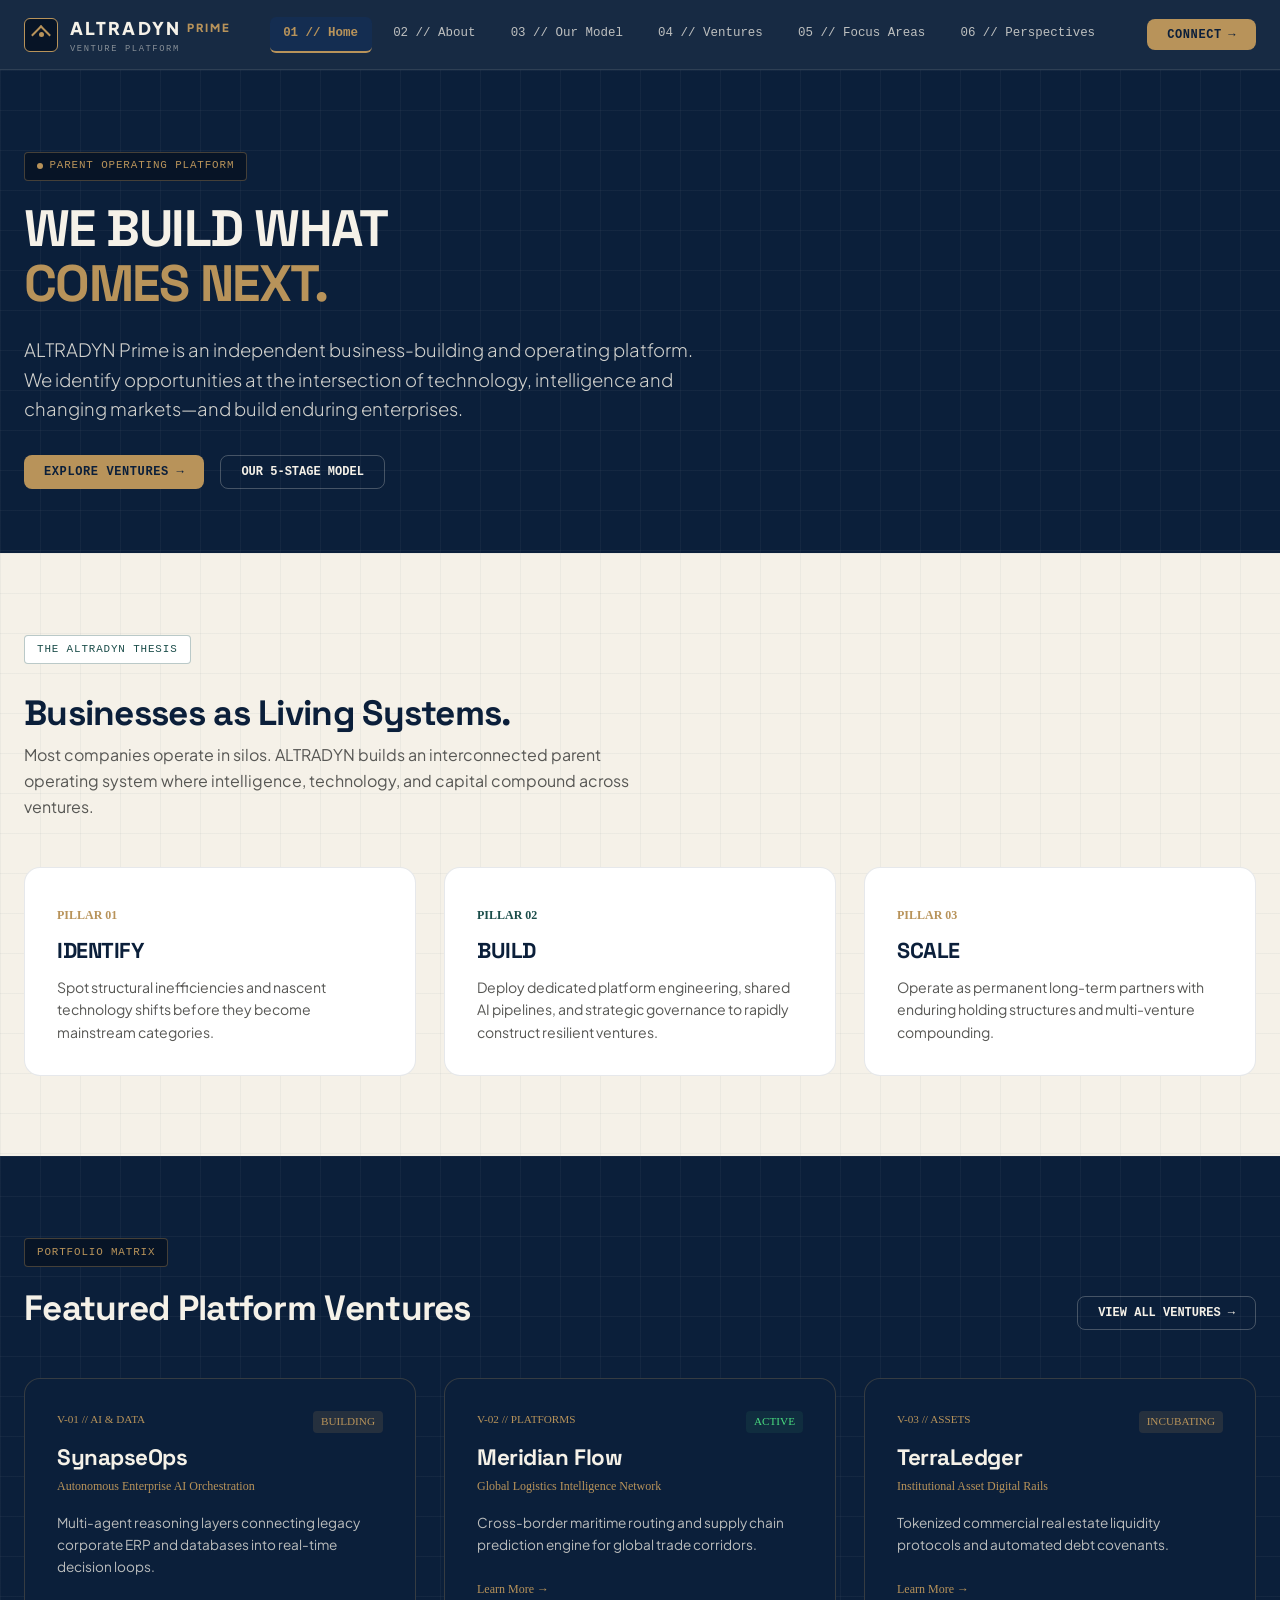
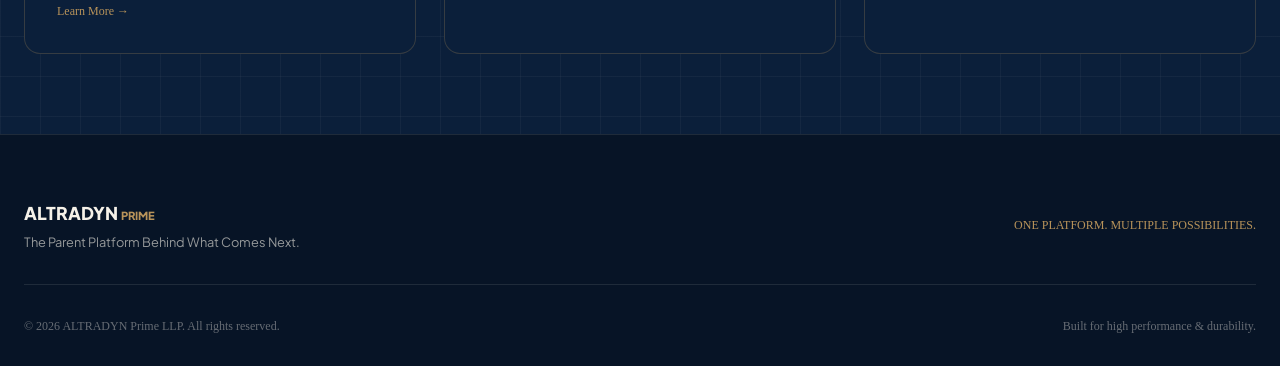
==== index.html @ c816a7b5 "new" ====
<!DOCTYPE html>
<html lang="en">
<head>
  <meta charset="UTF-8">
  <meta name="viewport" content="width=device-width, initial-scale=1.0">
  <title>ALTRADYN PRIME — Intelligent Systems & Venture Development Platform</title>
  <meta name="description" content="ALTRADYN Prime LLP is an independent business-building and operating platform. One platform. Multiple possibilities.">
  <link rel="preconnect" href="https://fonts.googleapis.com">
  <link rel="preconnect" href="https://fonts.gstatic.com" crossorigin>
  <link href="https://fonts.googleapis.com/css2?family=Plus+Jakarta+Sans:ital,wght@0,300;0,400;0,500;0,600;0,700;0,800;1,400&family=Space+Grotesk:wght@400;500;600;700&family=Newsreader:ital,opsz,wght@0,6..72,400;1,6..72,400&display=swap" rel="stylesheet">
  <link rel="stylesheet" href="style.css">
</head>
<body class="bg-ivory">

  <!-- ==================== HEADER ==================== -->
  <header>
    <div class="container nav-wrapper">
      <div class="brand-logo" onclick="switchPage('home')">
        <div class="logo-glyph">
          <div class="logo-glyph-diamond"></div>
          <div class="logo-glyph-dot"></div>
        </div>
        <div>
          <div class="brand-title">ALTRADYN <span style="color:var(--gold); font-size:0.7rem;">PRIME</span></div>
          <div class="brand-subtitle">Venture Platform</div>
        </div>
      </div>

      <nav>
        <ul>
          <li><a class="nav-link active" onclick="switchPage('home')">01 // Home</a></li>
          <li><a class="nav-link" onclick="switchPage('about')">02 // About</a></li>
          <li><a class="nav-link" onclick="switchPage('model')">03 // Our Model</a></li>
          <li><a class="nav-link" onclick="switchPage('ventures')">04 // Ventures</a></li>
          <li><a class="nav-link" onclick="switchPage('focus')">05 // Focus Areas</a></li>
          <li><a class="nav-link" onclick="switchPage('perspectives')">06 // Perspectives</a></li>
        </ul>
      </nav>

      <button class="btn-cta" onclick="switchPage('connect')">
        <span>CONNECT</span>
        <span>→</span>
      </button>
    </div>
  </header>

  <!-- ==================== 01. HOME PAGE ==================== -->
  <main id="page-home" class="page-view active">
    <!-- Hero -->
    <section class="hero-section bg-navy pattern-grid-dark">
      <div class="container">
        <div class="badge-tag">
          <span style="width:6px; height:6px; background:var(--gold); border-radius:50%; display:inline-block;"></span>
          PARENT OPERATING PLATFORM
        </div>
        <h1 class="hero-title">
          WE BUILD WHAT<br>
          <span style="color:var(--gold)">COMES NEXT.</span>
        </h1>
        <p class="hero-subtitle">
          ALTRADYN Prime is an independent business-building and operating platform. We identify opportunities at the intersection of technology, intelligence and changing markets—and build enduring enterprises.
        </p>
        <div style="display:flex; gap:1rem; flex-wrap:wrap;">
          <button class="btn-cta" onclick="switchPage('ventures')">EXPLORE VENTURES →</button>
          <button class="btn-secondary" onclick="switchPage('model')">OUR 5-STAGE MODEL</button>
        </div>
      </div>
    </section>

    <!-- Thesis 3 Pillars -->
    <section style="padding: 5rem 0;" class="pattern-grid-light">
      <div class="container">
        <div style="margin-bottom: 3rem;">
          <div class="badge-tag" style="background:#fff; color:var(--teal); border-color:rgba(27,77,74,0.3);">
            THE ALTRADYN THESIS
          </div>
          <h2 style="font-size:2.2rem; color:var(--navy); margin-top:0.5rem;">Businesses as Living Systems.</h2>
          <p style="color:var(--ink-muted); max-width:640px; margin-top:0.5rem;">
            Most companies operate in silos. ALTRADYN builds an interconnected parent operating system where intelligence, technology, and capital compound across ventures.
          </p>
        </div>

        <div class="grid-3">
          <div class="card-ivory">
            <span style="font-family:ui-monospace; font-size:0.75rem; color:var(--gold); font-weight:700;">PILLAR 01</span>
            <h3 style="font-size:1.35rem; color:var(--navy); margin:0.75rem 0;">IDENTIFY</h3>
            <p style="font-size:0.88rem; color:var(--ink-muted);">
              Spot structural inefficiencies and nascent technology shifts before they become mainstream categories.
            </p>
          </div>

          <div class="card-ivory">
            <span style="font-family:ui-monospace; font-size:0.75rem; color:var(--teal); font-weight:700;">PILLAR 02</span>
            <h3 style="font-size:1.35rem; color:var(--navy); margin:0.75rem 0;">BUILD</h3>
            <p style="font-size:0.88rem; color:var(--ink-muted);">
              Deploy dedicated platform engineering, shared AI pipelines, and strategic governance to rapidly construct resilient ventures.
            </p>
          </div>

          <div class="card-ivory">
            <span style="font-family:ui-monospace; font-size:0.75rem; color:var(--gold); font-weight:700;">PILLAR 03</span>
            <h3 style="font-size:1.35rem; color:var(--navy); margin:0.75rem 0;">SCALE</h3>
            <p style="font-size:0.88rem; color:var(--ink-muted);">
              Operate as permanent long-term partners with enduring holding structures and multi-venture compounding.
            </p>
          </div>
        </div>
      </div>
    </section>

    <!-- Venture Preview Section -->
    <section class="bg-navy pattern-grid-dark" style="padding: 5rem 0;">
      <div class="container">
        <div style="display:flex; justify-content:space-between; align-items:flex-end; margin-bottom:3rem; flex-wrap:wrap; gap:1rem;">
          <div>
            <div class="badge-tag">PORTFOLIO MATRIX</div>
            <h2 style="font-size:2.2rem; color:var(--ivory);">Featured Platform Ventures</h2>
          </div>
          <button class="btn-secondary" onclick="switchPage('ventures')">VIEW ALL VENTURES →</button>
        </div>

        <div class="grid-3">
          <div class="card-navy" style="cursor:pointer;" onclick="openVentureModal('synapse')">
            <div style="display:flex; justify-content:space-between; font-family:ui-monospace; font-size:0.7rem; color:var(--gold); margin-bottom:0.75rem;">
              <span>V-01 // AI & DATA</span>
              <span style="background:rgba(184,147,90,0.15); padding:2px 8px; border-radius:4px;">BUILDING</span>
            </div>
            <h3 style="font-size:1.4rem; color:var(--ivory);">SynapseOps</h3>
            <p style="font-family:ui-monospace; font-size:0.75rem; color:var(--gold); margin:0.35rem 0 1rem;">Autonomous Enterprise AI Orchestration</p>
            <p style="font-size:0.85rem; color:rgba(245,241,232,0.75); margin-bottom:1.5rem;">
              Multi-agent reasoning layers connecting legacy corporate ERP and databases into real-time decision loops.
            </p>
            <div style="font-family:ui-monospace; font-size:0.75rem; color:var(--gold);">Learn More →</div>
          </div>

          <div class="card-navy" style="cursor:pointer;" onclick="openVentureModal('meridian')">
            <div style="display:flex; justify-content:space-between; font-family:ui-monospace; font-size:0.7rem; color:var(--gold); margin-bottom:0.75rem;">
              <span>V-02 // PLATFORMS</span>
              <span style="background:rgba(27,77,74,0.3); padding:2px 8px; border-radius:4px; color:#4ade80;">ACTIVE</span>
            </div>
            <h3 style="font-size:1.4rem; color:var(--ivory);">Meridian Flow</h3>
            <p style="font-family:ui-monospace; font-size:0.75rem; color:var(--gold); margin:0.35rem 0 1rem;">Global Logistics Intelligence Network</p>
            <p style="font-size:0.85rem; color:rgba(245,241,232,0.75); margin-bottom:1.5rem;">
              Cross-border maritime routing and supply chain prediction engine for global trade corridors.
            </p>
            <div style="font-family:ui-monospace; font-size:0.75rem; color:var(--gold);">Learn More →</div>
          </div>

          <div class="card-navy" style="cursor:pointer;" onclick="openVentureModal('terra')">
            <div style="display:flex; justify-content:space-between; font-family:ui-monospace; font-size:0.7rem; color:var(--gold); margin-bottom:0.75rem;">
              <span>V-03 // ASSETS</span>
              <span style="background:rgba(184,147,90,0.15); padding:2px 8px; border-radius:4px;">INCUBATING</span>
            </div>
            <h3 style="font-size:1.4rem; color:var(--ivory);">TerraLedger</h3>
            <p style="font-family:ui-monospace; font-size:0.75rem; color:var(--gold); margin:0.35rem 0 1rem;">Institutional Asset Digital Rails</p>
            <p style="font-size:0.85rem; color:rgba(245,241,232,0.75); margin-bottom:1.5rem;">
              Tokenized commercial real estate liquidity protocols and automated debt covenants.
            </p>
            <div style="font-family:ui-monospace; font-size:0.75rem; color:var(--gold);">Learn More →</div>
          </div>
        </div>
      </div>
    </section>
  </main>

  <!-- ==================== 02. ABOUT PAGE ==================== -->
  <main id="page-about" class="page-view">
    <section class="hero-section bg-navy pattern-grid-dark">
      <div class="container">
        <div class="badge-tag">ABOUT ALTRADYN PRIME</div>
        <h1 class="hero-title">BUILT TO EVOLVE.</h1>
        <p class="hero-subtitle">
          We are not a traditional private equity firm, incubator, or software agency. We are a parent operating platform that constructs, owns, and scales technology-driven businesses.
        </p>
      </div>
    </section>

    <section style="padding: 5rem 0;" class="pattern-grid-light">
      <div class="container">
        <div class="grid-3">
          <div class="card-ivory">
            <h3 style="color:var(--navy); margin-bottom:0.75rem;">01 / Permanent Capital</h3>
            <p style="font-size:0.88rem; color:var(--ink-muted);">
              Unconstrained by artificial 7-year fund cycles. We build for generational durability and continuous cash-flow compounding.
            </p>
          </div>
          <div class="card-ivory">
            <h3 style="color:var(--navy); margin-bottom:0.75rem;">02 / Deep Shared Tech</h3>
            <p style="font-size:0.88rem; color:var(--ink-muted);">
              Every portfolio company draws from a centralized pool of engineering intelligence, AI inference rails, and legal infrastructure.
            </p>
          </div>
          <div class="card-ivory">
            <h3 style="color:var(--navy); margin-bottom:0.75rem;">03 / Operator-Led</h3>
            <p style="font-size:0.88rem; color:var(--ink-muted);">
              Founded and steered by veteran builders who have engineered systems from scratch, ensuring ruthless execution over pitch decks.
            </p>
          </div>
        </div>
      </div>
    </section>
  </main>

  <!-- ==================== 03. OUR MODEL ==================== -->
  <main id="page-model" class="page-view">
    <section class="hero-section bg-navy pattern-grid-dark">
      <div class="container">
        <div class="badge-tag">CONTINUOUS ENGINE</div>
        <h1 class="hero-title">THE 5-STAGE MODEL.</h1>
        <p class="hero-subtitle">
          How ALTRADYN moves systematically from macro observation to scaled enterprise operations.
        </p>
      </div>
    </section>

    <section style="padding: 5rem 0;" class="pattern-grid-light">
      <div class="container">
        <div class="grid-5">
          <div class="card-ivory">
            <span style="font-family:ui-monospace; font-size:0.7rem; color:var(--gold);">STAGE 01</span>
            <h4 style="color:var(--navy); margin:0.5rem 0;">Observe</h4>
            <p style="font-size:0.8rem; color:var(--ink-muted);">Market friction analysis & signals</p>
          </div>
          <div class="card-ivory">
            <span style="font-family:ui-monospace; font-size:0.7rem; color:var(--gold);">STAGE 02</span>
            <h4 style="color:var(--navy); margin:0.5rem 0;">Identify</h4>
            <p style="font-size:0.8rem; color:var(--ink-muted);">Thesis formulation & vector mapping</p>
          </div>
          <div class="card-ivory">
            <span style="font-family:ui-monospace; font-size:0.7rem; color:var(--gold);">STAGE 03</span>
            <h4 style="color:var(--navy); margin:0.5rem 0;">Validate</h4>
            <p style="font-size:0.8rem; color:var(--ink-muted);">Prototype testing & customer proof</p>
          </div>
          <div class="card-ivory">
            <span style="font-family:ui-monospace; font-size:0.7rem; color:var(--gold);">STAGE 04</span>
            <h4 style="color:var(--navy); margin:0.5rem 0;">Build</h4>
            <p style="font-size:0.8rem; color:var(--ink-muted);">Full-stack platform deployment</p>
          </div>
          <div class="card-ivory">
            <span style="font-family:ui-monospace; font-size:0.7rem; color:var(--gold);">STAGE 05</span>
            <h4 style="color:var(--navy); margin:0.5rem 0;">Scale</h4>
            <p style="font-size:0.8rem; color:var(--ink-muted);">Autonomous expansion & compounding</p>
          </div>
        </div>
      </div>
    </section>
  </main>

  <!-- ==================== 04. VENTURES ==================== -->
  <main id="page-ventures" class="page-view">
    <section class="hero-section bg-navy pattern-grid-dark">
      <div class="container">
        <div class="badge-tag">PORTFOLIO & SANDBOX</div>
        <h1 class="hero-title">THE ECOSYSTEM.</h1>
        <p class="hero-subtitle">
          Active companies and incubating platforms architected and operated by ALTRADYN Prime.
        </p>
      </div>
    </section>

    <section style="padding: 5rem 0;" class="pattern-grid-light">
      <div class="container">
        <div class="grid-3">
          <div class="card-ivory" onclick="openVentureModal('synapse')" style="cursor:pointer;">
            <span style="font-family:ui-monospace; font-size:0.75rem; color:var(--teal);">V-01 // AI & DATA</span>
            <h3 style="color:var(--navy); margin:0.5rem 0;">SynapseOps</h3>
            <p style="font-size:0.85rem; color:var(--ink-muted); margin-bottom:1rem;">Autonomous Enterprise AI Orchestration</p>
            <span style="font-family:ui-monospace; font-size:0.75rem; color:var(--gold); font-weight:700;">Explore Details →</span>
          </div>

          <div class="card-ivory" onclick="openVentureModal('meridian')" style="cursor:pointer;">
            <span style="font-family:ui-monospace; font-size:0.75rem; color:var(--teal);">V-02 // PLATFORMS</span>
            <h3 style="color:var(--navy); margin:0.5rem 0;">Meridian Flow</h3>
            <p style="font-size:0.85rem; color:var(--ink-muted); margin-bottom:1rem;">Global Logistics Intelligence Network</p>
            <span style="font-family:ui-monospace; font-size:0.75rem; color:var(--gold); font-weight:700;">Explore Details →</span>
          </div>

          <div class="card-ivory" onclick="openVentureModal('terra')" style="cursor:pointer;">
            <span style="font-family:ui-monospace; font-size:0.75rem; color:var(--teal);">V-03 // ASSETS</span>
            <h3 style="color:var(--navy); margin:0.5rem 0;">TerraLedger</h3>
            <p style="font-size:0.85rem; color:var(--ink-muted); margin-bottom:1rem;">Institutional Asset Digital Rails</p>
            <span style="font-family:ui-monospace; font-size:0.75rem; color:var(--gold); font-weight:700;">Explore Details →</span>
          </div>
        </div>
      </div>
    </section>
  </main>

  <!-- ==================== 05. FOCUS AREAS ==================== -->
  <main id="page-focus" class="page-view">
    <section class="hero-section bg-navy pattern-grid-dark">
      <div class="container">
        <div class="badge-tag">DOMAINS & THESIS</div>
        <h1 class="hero-title">WHERE WE BUILD.</h1>
        <p class="hero-subtitle">
          We focus on sectors undergoing fundamental technological reorganization.
        </p>
      </div>
    </section>

    <section style="padding: 5rem 0;" class="pattern-grid-light">
      <div class="container">
        <div class="grid-2">
          <div class="card-ivory">
            <h3 style="color:var(--navy); margin-bottom:0.5rem;">AI & Autonomous Systems</h3>
            <p style="font-size:0.9rem; color:var(--ink-muted);">
              Moving beyond chatbot toys into deterministic, multi-agent automated systems for high-value enterprise workflows.
            </p>
          </div>
          <div class="card-ivory">
            <h3 style="color:var(--navy); margin-bottom:0.5rem;">Physical Asset Intelligence</h3>
            <p style="font-size:0.9rem; color:var(--ink-muted);">
              Bridging real estate, energy, and logistics assets with computational intelligence and automated financial rails.
            </p>
          </div>
        </div>
      </div>
    </section>
  </main>

  <!-- ==================== 06. PERSPECTIVES ==================== -->
  <main id="page-perspectives" class="page-view">
    <section class="hero-section bg-navy pattern-grid-dark">
      <div class="container">
        <div class="badge-tag">ESSAYS & BRIEFINGS</div>
        <h1 class="hero-title">PERSPECTIVES.</h1>
        <p class="hero-subtitle">
          Long-form thinking on systems design, AI economics, and the mechanics of building durable value.
        </p>
      </div>
    </section>

    <section style="padding: 5rem 0;" class="pattern-grid-light">
      <div class="container">
        <div class="grid-2">
          <div class="card-ivory" onclick="openArticleModal('post-saas')" style="cursor:pointer;">
            <span style="font-family:ui-monospace; font-size:0.75rem; color:var(--gold);">ESSAY // BUSINESS MODELS</span>
            <h3 style="color:var(--navy); margin:0.75rem 0;">The Post-SaaS Architecture: Why Seat-Based Software is Dying</h3>
            <p style="font-size:0.88rem; color:var(--ink-muted);">
              How AI agents replace per-seat billing with outcome-based value realization.
            </p>
            <div style="font-family:ui-monospace; font-size:0.75rem; color:var(--teal); margin-top:1rem;">Read Briefing →</div>
          </div>

          <div class="card-ivory" onclick="openArticleModal('foundation-models')" style="cursor:pointer;">
            <span style="font-family:ui-monospace; font-size:0.75rem; color:var(--gold);">ESSAY // TECHNOLOGY</span>
            <h3 style="color:var(--navy); margin:0.75rem 0;">Beyond Foundation Models: The Enduring Value of Domain Context</h3>
            <p style="font-size:0.88rem; color:var(--ink-muted);">
              Commoditization of LLM weights and why proprietary context graphs hold the true enterprise moat.
            </p>
            <div style="font-family:ui-monospace; font-size:0.75rem; color:var(--teal); margin-top:1rem;">Read Briefing →</div>
          </div>
        </div>
      </div>
    </section>
  </main>

  <!-- ==================== 07. CONNECT ==================== -->
  <main id="page-connect" class="page-view">
    <section class="hero-section bg-navy pattern-grid-dark">
      <div class="container">
        <div class="badge-tag">ENGAGEMENT DESK</div>
        <h1 class="hero-title">LET'S TALK.</h1>
        <p class="hero-subtitle">
          Whether you are a founder looking to co-build, a corporate partner, or an asset owner, connect with ALTRADYN Prime.
        </p>
      </div>
    </section>

    <section style="padding: 5rem 0;" class="pattern-grid-light">
      <div class="container" style="max-width:720px;">
        <div class="card-ivory">
          <form onsubmit="handleFormSubmit(event)">
            <div style="margin-bottom:1.25rem;">
              <label style="display:block; font-family:ui-monospace; font-size:0.75rem; margin-bottom:0.4rem; color:var(--navy);">YOUR FULL NAME</label>
              <input type="text" required placeholder="e.g. Diptanshu Sharma" style="width:100%; padding:0.75rem; border-radius:8px; border:1px solid rgba(11,31,58,0.2); font-size:0.9rem;">
            </div>

            <div style="margin-bottom:1.25rem;">
              <label style="display:block; font-family:ui-monospace; font-size:0.75rem; margin-bottom:0.4rem; color:var(--navy);">CORPORATE EMAIL</label>
              <input type="email" required placeholder="name@company.com" style="width:100%; padding:0.75rem; border-radius:8px; border:1px solid rgba(11,31,58,0.2); font-size:0.9rem;">
            </div>

            <div style="margin-bottom:1.25rem;">
              <label style="display:block; font-family:ui-monospace; font-size:0.75rem; margin-bottom:0.4rem; color:var(--navy);">ENGAGEMENT AREA</label>
              <select style="width:100%; padding:0.75rem; border-radius:8px; border:1px solid rgba(11,31,58,0.2); font-size:0.9rem; background:#fff;">
                <option>Build with ALTRADYN (Founders & EIR)</option>
                <option>Strategic & Technology Partnership</option>
                <option>Business & Asset Opportunity</option>
                <option>Careers & Talent</option>
              </select>
            </div>

            <div style="margin-bottom:1.5rem;">
              <label style="display:block; font-family:ui-monospace; font-size:0.75rem; margin-bottom:0.4rem; color:var(--navy);">CONTEXT / MESSAGE</label>
              <textarea rows="4" required placeholder="Briefly describe your venture concept or inquiry..." style="width:100%; padding:0.75rem; border-radius:8px; border:1px solid rgba(11,31,58,0.2); font-size:0.9rem;"></textarea>
            </div>

            <button type="submit" class="btn-cta" style="width:100%; justify-content:center; padding:0.85rem;">
              SUBMIT STRATEGIC INQUIRY →
            </button>
          </form>
          <div id="form-success" style="display:none; margin-top:1.5rem; padding:1rem; background:rgba(27,77,74,0.15); border:1px solid var(--teal); border-radius:8px; color:var(--teal); font-family:ui-monospace; font-size:0.85rem; text-align:center;">
            ✓ Inquiry logged. Our venture committee reviews proposals within 48 business hours.
          </div>
        </div>
      </div>
    </section>
  </main>

  <!-- ==================== MODALS ==================== -->
  <div id="app-modal" class="modal-overlay" onclick="closeModal(event)">
    <div class="modal-box" onclick="event.stopPropagation()">
      <button class="modal-close" onclick="closeModal()">×</button>
      <div id="modal-content"></div>
    </div>
  </div>

  <!-- ==================== FOOTER ==================== -->
  <footer class="bg-navy-dark" style="padding: 4rem 0 2rem; border-top: 1px solid rgba(245,241,232,0.1);">
    <div class="container">
      <div style="display:flex; justify-content:space-between; align-items:center; flex-wrap:wrap; gap:1.5rem; padding-bottom:2rem; border-bottom:1px solid rgba(245,241,232,0.1);">
        <div>
          <div style="font-weight:800; font-size:1.1rem; color:var(--ivory);">ALTRADYN <span style="color:var(--gold); font-size:0.7rem;">PRIME</span></div>
          <p style="font-size:0.8rem; color:rgba(245,241,232,0.6); margin-top:0.3rem;">The Parent Platform Behind What Comes Next.</p>
        </div>
        <div style="font-family:ui-monospace; font-size:0.75rem; color:var(--gold);">
          ONE PLATFORM. MULTIPLE POSSIBILITIES.
        </div>
      </div>
      <div style="margin-top:2rem; font-family:ui-monospace; font-size:0.75rem; color:rgba(245,241,232,0.4); display:flex; justify-content:space-between; flex-wrap:wrap; gap:1rem;">
        <div>© 2026 ALTRADYN Prime LLP. All rights reserved.</div>
        <div>Built for high performance & durability.</div>
      </div>
    </div>
  </footer>

  <!-- ==================== JAVASCRIPT LOGIC ==================== -->
  <script>
    function switchPage(pageId) {
      document.querySelectorAll('.page-view').forEach(p => p.classList.remove('active'));
      const target = document.getElementById('page-' + pageId);
      if (target) {
        target.classList.add('active');
        window.scrollTo({ top: 0, behavior: 'smooth' });
      }

      document.querySelectorAll('.nav-link').forEach(link => {
        link.classList.remove('active');
        if (link.getAttribute('onclick') && link.getAttribute('onclick').includes(pageId)) {
          link.classList.add('active');
        }
      });
    }

    const ventureData = {
      synapse: {
        title: "SynapseOps",
        code: "V-01 // AI & DATA",
        tagline: "Autonomous Enterprise AI Orchestration",
        desc: "SynapseOps bridges core enterprise legacy databases and live operational feeds with autonomous reasoning agents, creating zero-latency decision pipelines for critical operations."
      },
      meridian: {
        title: "Meridian Flow",
        code: "V-02 // PLATFORMS",
        tagline: "Global Logistics Intelligence Network",
        desc: "A distributed computational logistics graph optimizing multi-modal freight transport, predicting bottlenecks 14 days in advance and re-routing high-value cargo dynamically."
      },
      terra: {
        title: "TerraLedger",
        code: "V-03 // ASSETS",
        tagline: "Institutional Asset Digital Rails",
        desc: "Programmable institutional debt and equity tokenization rails for physical infrastructure, renewable energy grids, and prime commercial real estate portfolios."
      }
    };

    function openVentureModal(id) {
      const data = ventureData[id];
      if (!data) return;
      const content = document.getElementById('modal-content');
      content.innerHTML = `
        <span style="font-family:ui-monospace; font-size:0.75rem; color:var(--teal); font-weight:700;">${data.code}</span>
        <h2 style="font-size:2rem; color:var(--navy); margin:0.5rem 0;">${data.title}</h2>
        <p style="font-family:ui-monospace; font-size:0.85rem; color:var(--gold); margin-bottom:1.5rem;">"${data.tagline}"</p>
        <p style="font-size:1rem; color:var(--ink); line-height:1.7; margin-bottom:2rem;">${data.desc}</p>
        <button class="btn-cta" onclick="closeModal(); switchPage('connect');">Engage with this Venture →</button>
      `;
      document.getElementById('app-modal').classList.add('open');
    }

    function openArticleModal(id) {
      const content = document.getElementById('modal-content');
      content.innerHTML = `
        <span style="font-family:ui-monospace; font-size:0.75rem; color:var(--gold); font-weight:700;">STRATEGIC ESSAY</span>
        <h2 style="font-size:2rem; color:var(--navy); margin:0.5rem 0;">The Post-SaaS Architecture</h2>
        <p style="font-family:'Newsreader', serif; font-size:1.15rem; color:var(--ink); line-height:1.8; margin-top:1.5rem;">
          The enterprise software model of the past two decades—charging $40/user/month for database wrappers—is fundamentally breaking. As AI agents begin doing the work rather than humans clicking buttons, revenue will shift from per-seat subscriptions to verifiable outcome capture.
        </p>
      `;
      document.getElementById('app-modal').classList.add('open');
    }

    function closeModal() {
      document.getElementById('app-modal').classList.remove('open');
    }

    function handleFormSubmit(e) {
      e.preventDefault();
      document.getElementById('form-success').style.display = 'block';
      e.target.reset();
    }
  </script>
</body>
</html>
---- style.css ----
/* ALTRADYN PRIME — Brand Design System & Stylesheet */
:root {
  --navy: #0B1F3A;
  --navy-dark: #071426;
  --navy-light: #132E54;
  --gold: #B8935A;
  --gold-hover: #CBA76D;
  --gold-dim: rgba(184, 147, 90, 0.15);
  --ivory: #F5F1E8;
  --ivory-warm: #EBE5D8;
  --teal: #1B4D4A;
  --teal-light: #266B67;
  --teal-dim: rgba(27, 77, 74, 0.15);
  --ink: #2A2A28;
  --ink-muted: #575754;
  --border-light: rgba(11, 31, 58, 0.12);
  --border-dark: rgba(245, 241, 232, 0.12);
}

* {
  box-sizing: border-box;
  margin: 0;
  padding: 0;
}

html {
  scroll-behavior: smooth;
}

body {
  font-family: 'Plus Jakarta Sans', system-ui, -apple-system, BlinkMacSystemFont, 'Segoe UI', Roboto, sans-serif;
  color: var(--ink);
  background-color: var(--ivory);
  line-height: 1.6;
  overflow-x: hidden;
}

h1, h2, h3, h4, h5, h6, .font-heading {
  font-family: 'Space Grotesk', 'Plus Jakarta Sans', sans-serif;
  letter-spacing: -0.02em;
  line-height: 1.2;
}

.font-editorial {
  font-family: 'Newsreader', Georgia, serif;
}

.font-mono {
  font-family: ui-monospace, SFMono-Regular, Menlo, Monaco, Consolas, monospace;
}

/* Container */
.container {
  max-width: 1280px;
  margin-left: auto;
  margin-right: auto;
  padding-left: 1.5rem;
  padding-right: 1.5rem;
}

/* Patterns & Utilities */
.pattern-grid-dark {
  background-size: 40px 40px;
  background-image: 
    linear-gradient(to right, rgba(245, 241, 232, 0.04) 1px, transparent 1px),
    linear-gradient(to bottom, rgba(245, 241, 232, 0.04) 1px, transparent 1px);
}

.pattern-grid-light {
  background-size: 40px 40px;
  background-image: 
    linear-gradient(to right, rgba(11, 31, 58, 0.04) 1px, transparent 1px),
    linear-gradient(to bottom, rgba(11, 31, 58, 0.04) 1px, transparent 1px);
}

.bg-navy { background-color: var(--navy); color: var(--ivory); }
.bg-navy-dark { background-color: var(--navy-dark); color: var(--ivory); }
.bg-ivory { background-color: var(--ivory); color: var(--ink); }
.bg-ivory-warm { background-color: var(--ivory-warm); }
.bg-teal { background-color: var(--teal); color: var(--ivory); }

.text-gold { color: var(--gold); }
.text-navy { color: var(--navy); }
.text-teal { color: var(--teal); }
.text-ivory { color: var(--ivory); }
.text-muted { color: var(--ink-muted); }

.border-gold { border-color: var(--gold); }
.border-light { border-color: var(--border-light); }
.border-dark { border-color: var(--border-dark); }

/* Navigation Header */
header {
  position: fixed;
  top: 0;
  left: 0;
  right: 0;
  z-index: 100;
  background-color: rgba(11, 31, 58, 0.95);
  backdrop-filter: blur(12px);
  -webkit-backdrop-filter: blur(12px);
  border-bottom: 1px solid rgba(245, 241, 232, 0.1);
  padding: 0.85rem 0;
  transition: all 0.3s ease;
}

.nav-wrapper {
  display: flex;
  align-items: center;
  justify-content: space-between;
}

.brand-logo {
  display: flex;
  align-items: center;
  gap: 0.75rem;
  text-decoration: none;
  cursor: pointer;
}

.logo-glyph {
  width: 34px;
  height: 34px;
  border-radius: 6px;
  background-color: var(--navy-dark);
  border: 1px solid var(--gold);
  display: flex;
  align-items: center;
  justify-content: center;
  position: relative;
}

.logo-glyph-diamond {
  width: 14px;
  height: 14px;
  border-top: 2px solid var(--gold);
  border-left: 2px solid var(--gold);
  transform: rotate(45deg);
}

.logo-glyph-dot {
  position: absolute;
  width: 5px;
  height: 5px;
  border-radius: 50%;
  background-color: var(--gold);
}

.brand-title {
  font-size: 1.1rem;
  font-weight: 800;
  letter-spacing: 0.12em;
  color: var(--ivory);
  display: flex;
  align-items: center;
  gap: 0.35rem;
}

.brand-subtitle {
  font-size: 0.55rem;
  font-family: ui-monospace, monospace;
  letter-spacing: 0.18em;
  color: rgba(245, 241, 232, 0.5);
  text-transform: uppercase;
}

nav ul {
  display: flex;
  list-style: none;
  gap: 0.5rem;
}

.nav-link {
  color: rgba(245, 241, 232, 0.75);
  font-family: ui-monospace, monospace;
  font-size: 0.78rem;
  padding: 0.45rem 0.85rem;
  border-radius: 6px;
  text-decoration: none;
  cursor: pointer;
  transition: all 0.2s ease;
  display: flex;
  align-items: center;
  gap: 0.35rem;
}

.nav-link:hover, .nav-link.active {
  color: var(--gold);
  background-color: rgba(19, 46, 84, 0.8);
}

.nav-link.active {
  font-weight: 600;
  border-bottom: 2px solid var(--gold);
}

.btn-cta {
  background-color: var(--gold);
  color: var(--navy);
  font-family: ui-monospace, monospace;
  font-size: 0.75rem;
  font-weight: 700;
  letter-spacing: 0.05em;
  padding: 0.55rem 1.25rem;
  border-radius: 8px;
  border: none;
  cursor: pointer;
  text-decoration: none;
  display: inline-flex;
  align-items: center;
  gap: 0.4rem;
  transition: all 0.2s ease;
}

.btn-cta:hover {
  background-color: var(--gold-hover);
  transform: translateY(-1px);
}

.btn-secondary {
  background-color: transparent;
  color: var(--ivory);
  border: 1px solid rgba(245, 241, 232, 0.25);
  font-family: ui-monospace, monospace;
  font-size: 0.75rem;
  font-weight: 600;
  padding: 0.55rem 1.25rem;
  border-radius: 8px;
  cursor: pointer;
  display: inline-flex;
  align-items: center;
  gap: 0.4rem;
  transition: all 0.2s ease;
}

.btn-secondary:hover {
  border-color: var(--gold);
  color: var(--gold);
}

/* Page Section Container */
.page-view {
  display: none;
  min-height: 100vh;
  padding-top: 70px;
}

.page-view.active {
  display: block;
}

/* Hero Section */
.hero-section {
  padding: 5rem 0 4rem;
  position: relative;
  overflow: hidden;
}

.badge-tag {
  display: inline-flex;
  align-items: center;
  gap: 0.4rem;
  padding: 0.3rem 0.75rem;
  border-radius: 4px;
  background-color: var(--navy-dark);
  border: 1px solid rgba(184, 147, 90, 0.35);
  color: var(--gold);
  font-size: 0.68rem;
  font-family: ui-monospace, monospace;
  letter-spacing: 0.08em;
  text-transform: uppercase;
  margin-bottom: 1.25rem;
}

.hero-title {
  font-size: 3.2rem;
  font-weight: 800;
  letter-spacing: -0.03em;
  line-height: 1.08;
  margin-bottom: 1.5rem;
}

.hero-subtitle {
  font-size: 1.15rem;
  font-weight: 300;
  color: rgba(245, 241, 232, 0.85);
  max-width: 680px;
  line-height: 1.6;
  margin-bottom: 2rem;
}

/* Grid System */
.grid-2 { display: grid; grid-template-columns: repeat(2, 1fr); gap: 2rem; }
.grid-3 { display: grid; grid-template-columns: repeat(3, 1fr); gap: 1.75rem; }
.grid-4 { display: grid; grid-template-columns: repeat(4, 1fr); gap: 1.25rem; }
.grid-5 { display: grid; grid-template-columns: repeat(5, 1fr); gap: 1rem; }

/* Cards & Containers */
.card-ivory {
  background-color: #ffffff;
  border: 1px solid rgba(11, 31, 58, 0.1);
  border-radius: 16px;
  padding: 2rem;
  transition: all 0.3s ease;
}

.card-ivory:hover {
  border-color: var(--gold);
  box-shadow: 0 12px 30px rgba(11, 31, 58, 0.08);
  transform: translateY(-3px);
}

.card-navy {
  background-color: var(--navy);
  color: var(--ivory);
  border: 1px solid rgba(184, 147, 90, 0.25);
  border-radius: 16px;
  padding: 2rem;
  transition: all 0.3s ease;
}

.card-navy:hover {
  border-color: var(--gold);
}

/* Modals */
.modal-overlay {
  display: none;
  position: fixed;
  top: 0;
  left: 0;
  right: 0;
  bottom: 0;
  background-color: rgba(7, 20, 38, 0.85);
  backdrop-filter: blur(8px);
  z-index: 1000;
  align-items: center;
  justify-content: center;
  padding: 1.5rem;
}

.modal-overlay.open {
  display: flex;
}

.modal-box {
  background-color: var(--ivory);
  color: var(--ink);
  max-width: 800px;
  width: 100%;
  max-height: 90vh;
  overflow-y: auto;
  border-radius: 20px;
  border: 1px solid rgba(184, 147, 90, 0.4);
  box-shadow: 0 25px 50px rgba(0,0,0,0.5);
  position: relative;
  padding: 2.5rem;
}

.modal-close {
  position: absolute;
  top: 1.25rem;
  right: 1.25rem;
  background: var(--navy);
  color: var(--ivory);
  border: none;
  width: 32px;
  height: 32px;
  border-radius: 50%;
  cursor: pointer;
  font-size: 1.1rem;
  display: flex;
  align-items: center;
  justify-content: center;
}

/* Mobile responsive */
@media (max-width: 900px) {
  .grid-2, .grid-3, .grid-4, .grid-5 {
    grid-template-columns: 1fr;
  }
  .hero-title {
    font-size: 2.3rem;
  }
  nav ul {
    display: none;
  }
}
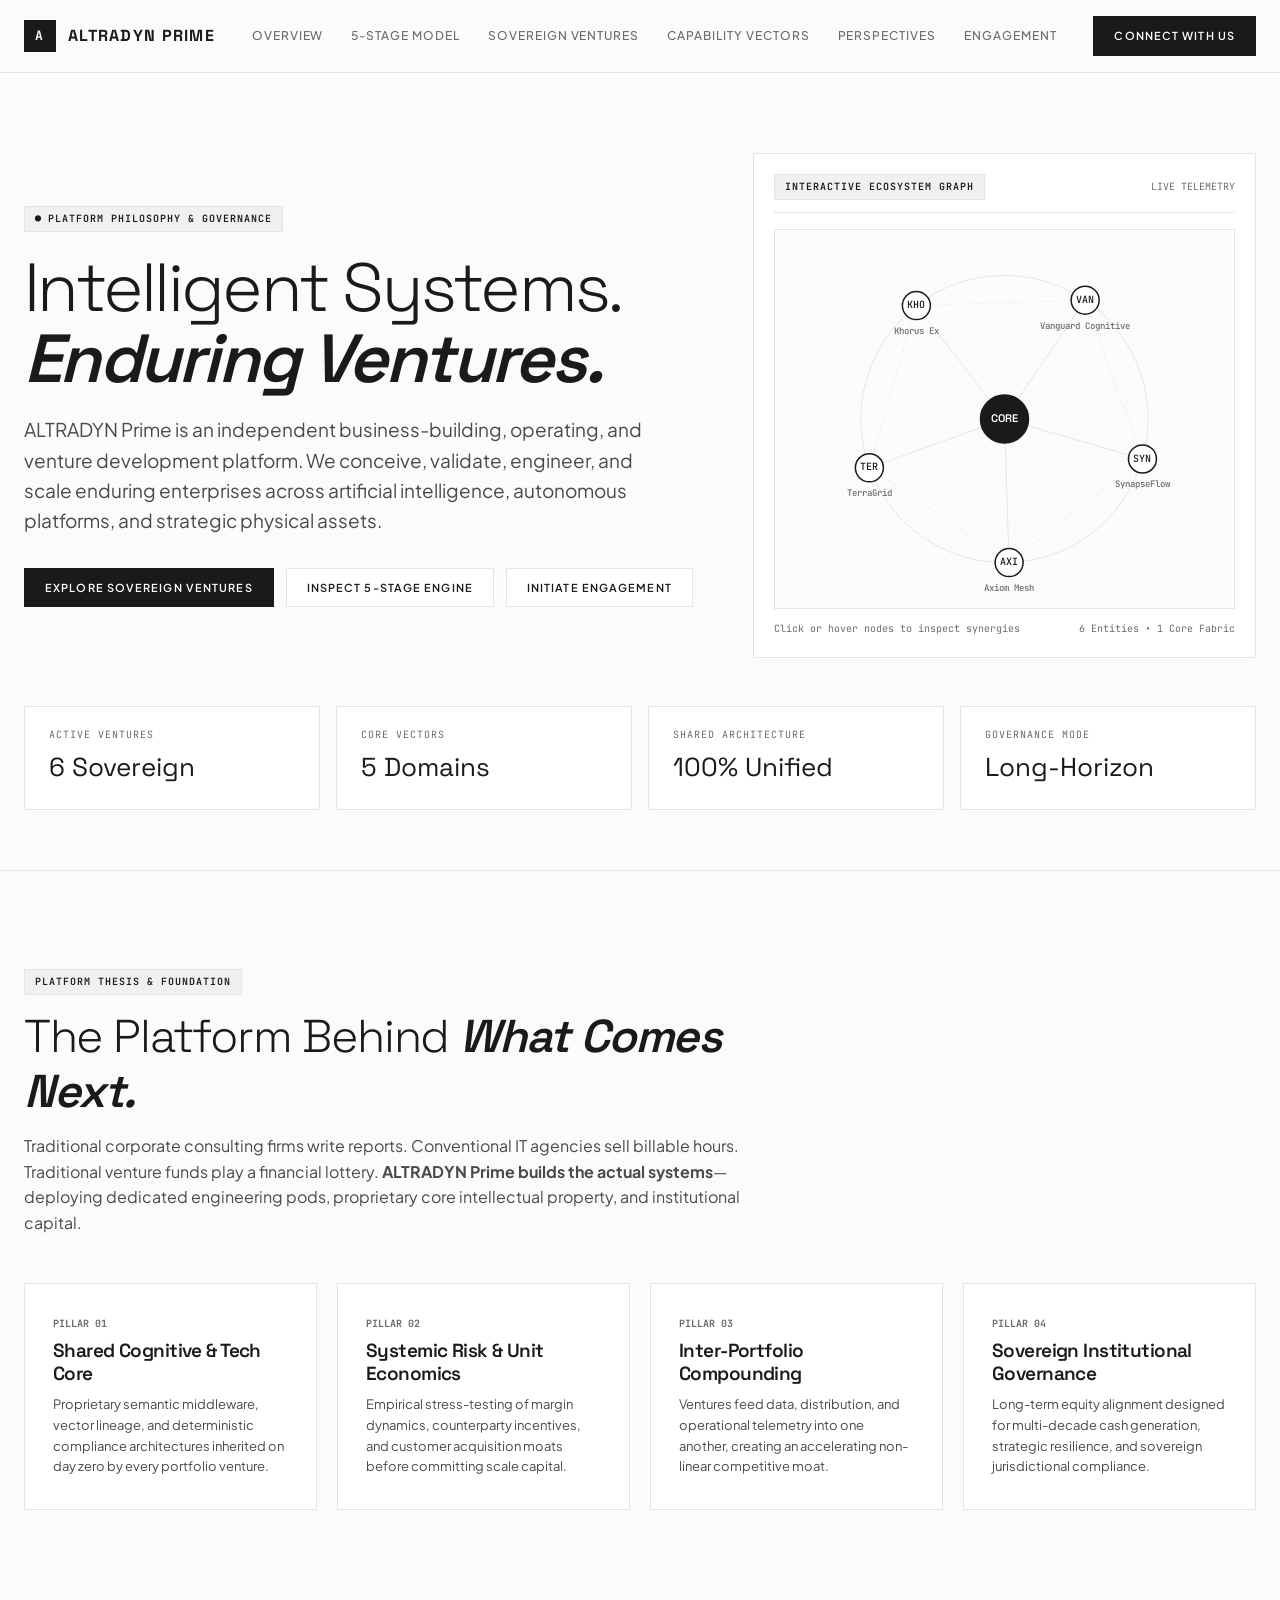
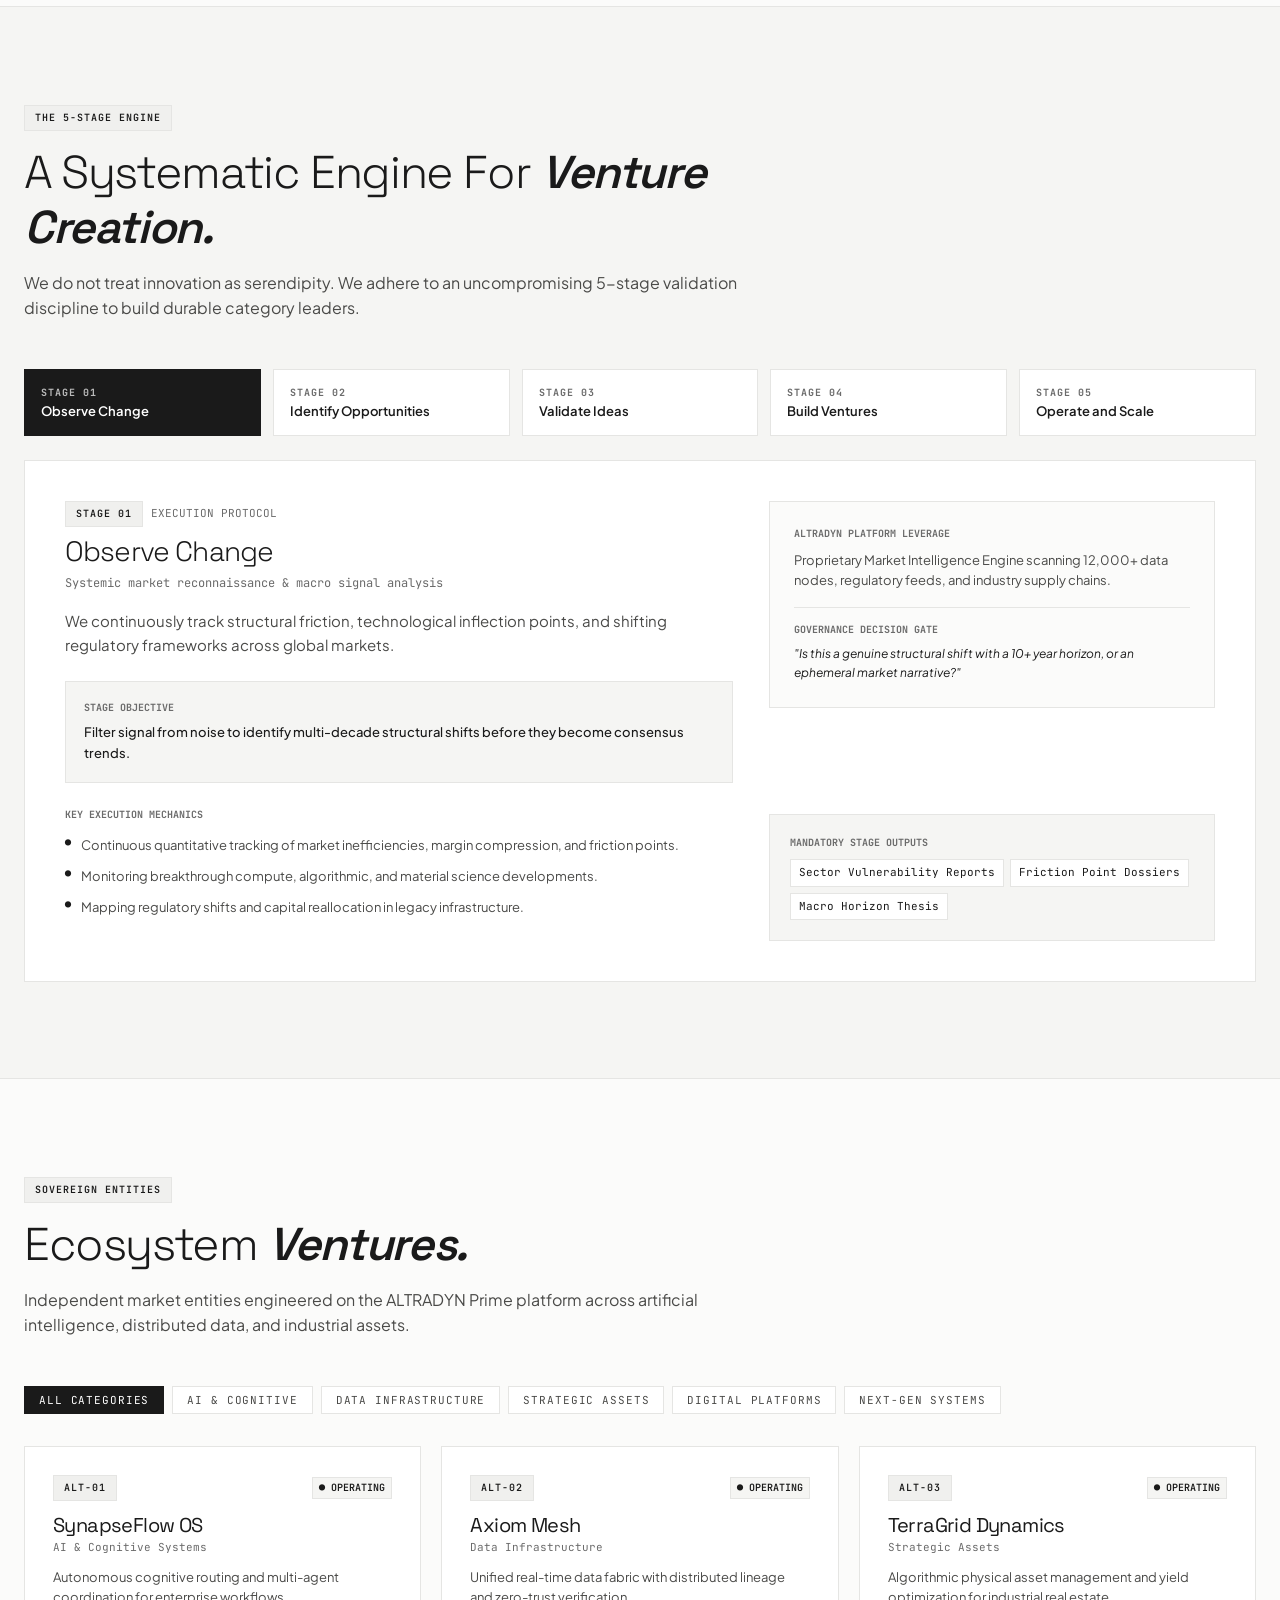
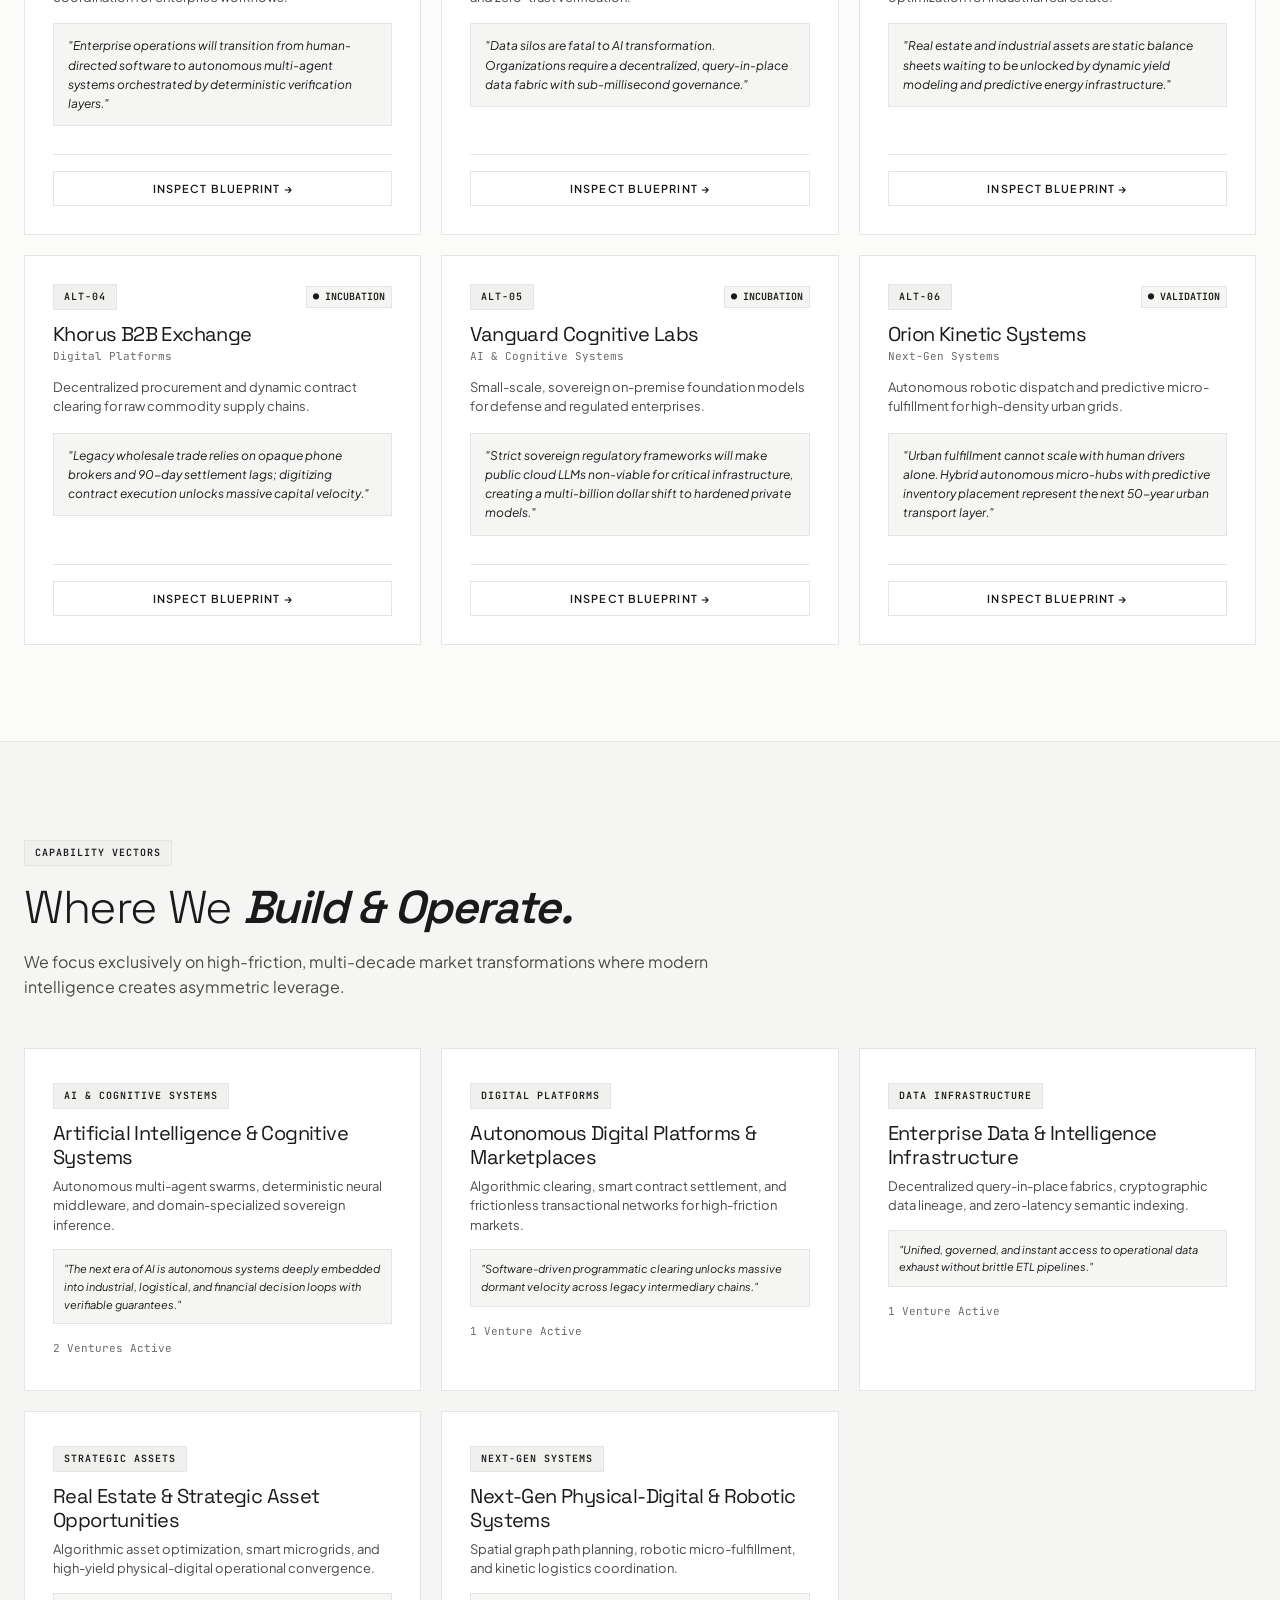
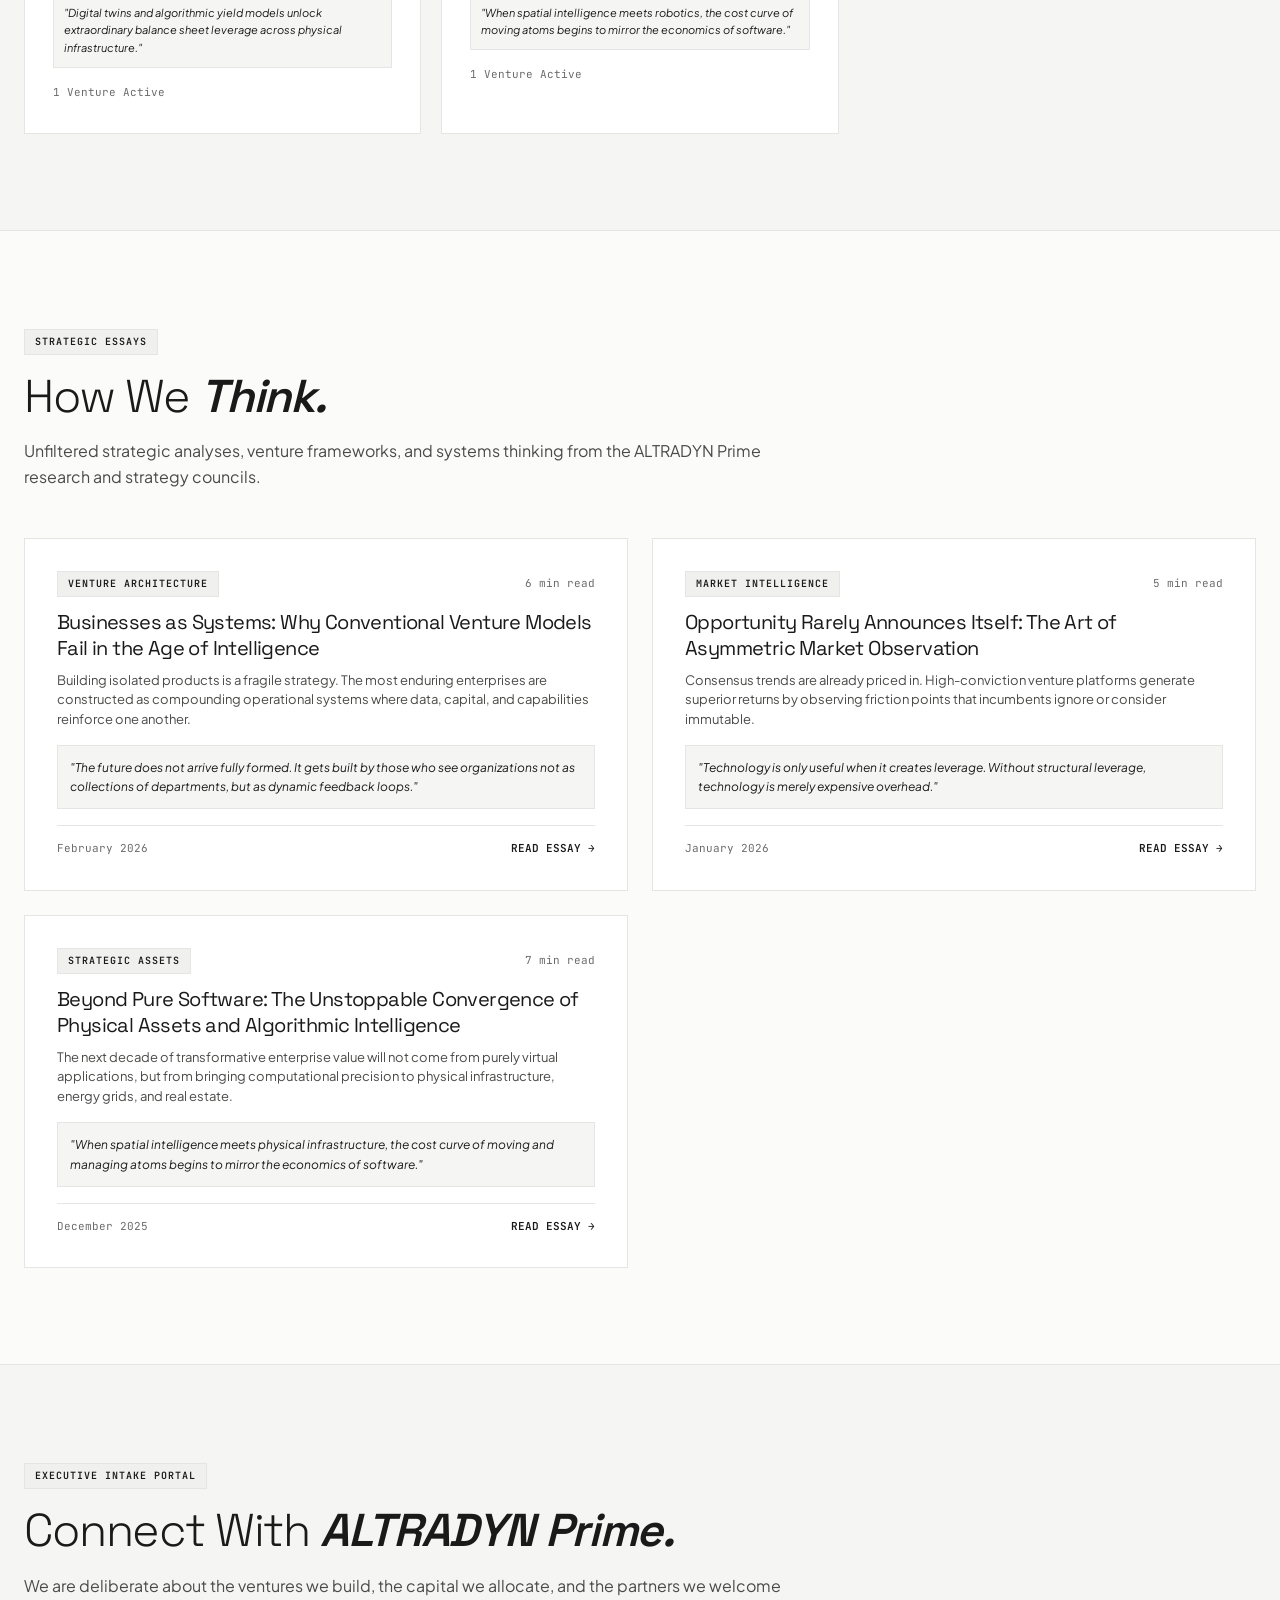
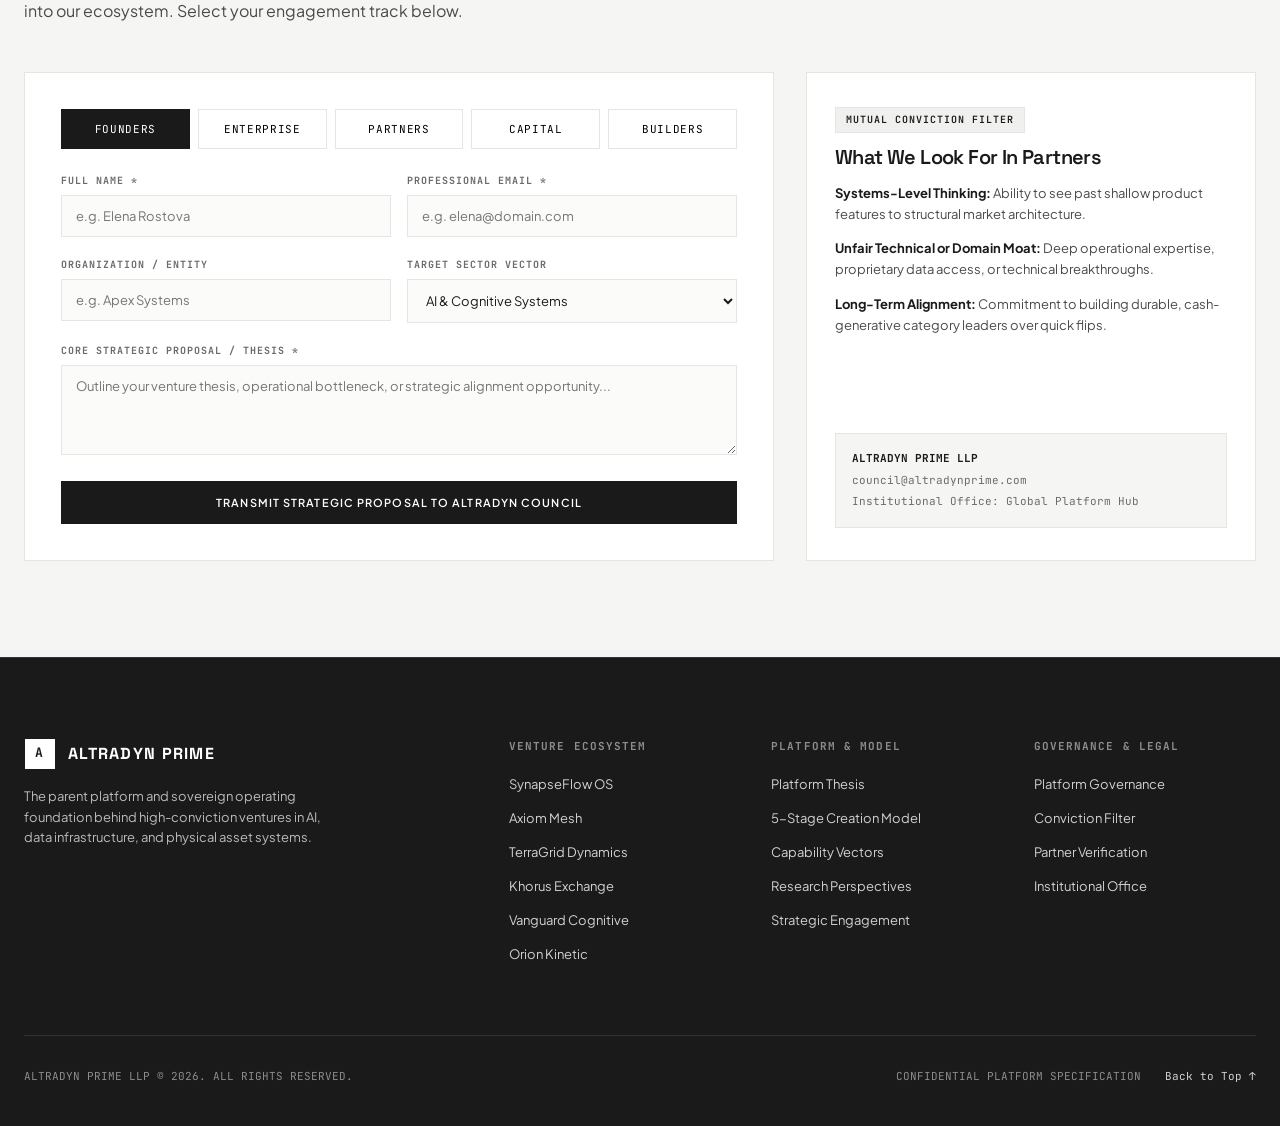
==== commit 3a385198: "full change" ====
--- a/index.html
+++ b/index.html
@@ -1,514 +1,2111 @@
 <!DOCTYPE html>
-<html lang="en">
+<html lang="en" class="scroll-smooth">
 <head>
   <meta charset="UTF-8">
   <meta name="viewport" content="width=device-width, initial-scale=1.0">
-  <title>ALTRADYN PRIME — Intelligent Systems & Venture Development Platform</title>
-  <meta name="description" content="ALTRADYN Prime LLP is an independent business-building and operating platform. One platform. Multiple possibilities.">
+  <title>ALTRADYN PRIME — Intelligent Systems. Enduring Ventures.</title>
+  <meta name="description" content="ALTRADYN Prime is an independent business-building, operating, and venture development platform conceiving, validating, and scaling enduring market systems.">
+  <meta property="og:title" content="ALTRADYN PRIME — Intelligent Systems. Enduring Ventures.">
+  <meta property="og:description" content="One platform. Multiple possibilities. Building high-conviction ventures at the intersection of intelligence, technology, and market systems.">
+  
+  <!-- Typography -->
   <link rel="preconnect" href="https://fonts.googleapis.com">
   <link rel="preconnect" href="https://fonts.gstatic.com" crossorigin>
-  <link href="https://fonts.googleapis.com/css2?family=Plus+Jakarta+Sans:ital,wght@0,300;0,400;0,500;0,600;0,700;0,800;1,400&family=Space+Grotesk:wght@400;500;600;700&family=Newsreader:ital,opsz,wght@0,6..72,400;1,6..72,400&display=swap" rel="stylesheet">
-  <link rel="stylesheet" href="style.css">
+  <link href="https://fonts.googleapis.com/css2?family=JetBrains+Mono:wght@400;500;600;700&family=Plus+Jakarta+Sans:ital,wght@0,300;0,400;0,500;0,600;0,700;1,400;1,600&family=Space+Grotesk:wght@300;400;500;600;700&display=swap" rel="stylesheet">
+
+  <style>
+    /* -------------------------------------------------------------
+       ALTRADYN PRIME — CLEAN MINIMALISM ARCHITECTURAL DESIGN SYSTEM
+       ------------------------------------------------------------- */
+    :root {
+      --bg-canvas: #FBFBFA;
+      --bg-surface: #FFFFFF;
+      --bg-subtle: #F5F5F3;
+      --bg-pill: #F0F0EE;
+      --text-primary: #1A1A1A;
+      --text-secondary: #4A4A48;
+      --text-muted: #6B6B6B;
+      --text-light: #8C8C8A;
+      --border-color: #E5E5E3;
+      --border-dark: #1A1A1A;
+      --font-body: 'Plus Jakarta Sans', -apple-system, BlinkMacSystemFont, sans-serif;
+      --font-display: 'Space Grotesk', 'Plus Jakarta Sans', sans-serif;
+      --font-mono: 'JetBrains Mono', monospace;
+      --max-width: 1280px;
+    }
+
+    *, *::before, *::after {
+      box-sizing: border-box;
+      margin: 0;
+      padding: 0;
+    }
+
+    html {
+      scroll-behavior: smooth;
+      -webkit-font-smoothing: antialiased;
+      -moz-osx-font-smoothing: grayscale;
+    }
+
+    body {
+      font-family: var(--font-body);
+      background-color: var(--bg-canvas);
+      color: var(--text-primary);
+      line-height: 1.6;
+      font-size: 15px;
+      overflow-x: hidden;
+    }
+
+    ::selection {
+      background-color: #1A1A1A;
+      color: #FFFFFF;
+    }
+
+    h1, h2, h3, h4, h5, h6 {
+      font-family: var(--font-display);
+      font-weight: 400;
+      letter-spacing: -0.03em;
+      color: var(--text-primary);
+      line-height: 1.2;
+    }
+
+    p {
+      color: var(--text-secondary);
+    }
+
+    a {
+      color: inherit;
+      text-decoration: none;
+    }
+
+    button {
+      font-family: inherit;
+      cursor: pointer;
+      border: none;
+      background: none;
+    }
+
+    /* Container Utility */
+    .container {
+      width: 100%;
+      max-width: var(--max-width);
+      margin-left: auto;
+      margin-right: auto;
+      padding-left: 24px;
+      padding-right: 24px;
+    }
+
+    /* Header & Navigation */
+    header {
+      position: sticky;
+      top: 0;
+      z-index: 50;
+      background: rgba(251, 251, 250, 0.94);
+      backdrop-filter: blur(12px);
+      border-bottom: 1px solid var(--border-color);
+    }
+
+    .nav-inner {
+      display: flex;
+      align-items: center;
+      justify-content: space-between;
+      height: 72px;
+    }
+
+    .brand-logo {
+      display: flex;
+      align-items: center;
+      gap: 12px;
+      font-family: var(--font-display);
+      font-weight: 700;
+      font-size: 16px;
+      letter-spacing: 0.08em;
+      text-transform: uppercase;
+    }
+
+    .brand-symbol {
+      width: 32px;
+      height: 32px;
+      background: #1A1A1A;
+      color: #FFFFFF;
+      display: flex;
+      align-items: center;
+      justify-content: center;
+      font-family: var(--font-mono);
+      font-size: 13px;
+      font-weight: 700;
+      border: 1px solid var(--border-dark);
+    }
+
+    .nav-links {
+      display: none;
+      align-items: center;
+      gap: 28px;
+    }
+
+    @media (min-width: 960px) {
+      .nav-links {
+        display: flex;
+      }
+    }
+
+    .nav-link {
+      font-size: 12px;
+      text-transform: uppercase;
+      letter-spacing: 0.08em;
+      font-weight: 500;
+      color: var(--text-muted);
+      transition: color 0.15s ease;
+      position: relative;
+      padding: 6px 0;
+    }
+
+    .nav-link:hover, .nav-link.active {
+      color: var(--text-primary);
+    }
+
+    .nav-link.active::after {
+      content: '';
+      position: absolute;
+      bottom: 0;
+      left: 0;
+      width: 100%;
+      height: 2px;
+      background: var(--text-primary);
+    }
+
+    .btn {
+      display: inline-flex;
+      align-items: center;
+      justify-content: center;
+      gap: 8px;
+      padding: 10px 20px;
+      font-size: 11px;
+      text-transform: uppercase;
+      letter-spacing: 0.1em;
+      font-weight: 600;
+      transition: all 0.2s cubic-bezier(0.16, 1, 0.3, 1);
+      border-radius: 0px;
+      text-align: center;
+      white-space: nowrap;
+    }
+
+    .btn-primary {
+      background: #1A1A1A;
+      color: #FFFFFF;
+      border: 1px solid #1A1A1A;
+    }
+
+    .btn-primary:hover {
+      background: #333333;
+      border-color: #333333;
+    }
+
+    .btn-secondary {
+      background: #FFFFFF;
+      color: #1A1A1A;
+      border: 1px solid var(--border-color);
+    }
+
+    .btn-secondary:hover {
+      background: var(--bg-subtle);
+      border-color: #1A1A1A;
+    }
+
+    .badge-pill {
+      display: inline-flex;
+      align-items: center;
+      gap: 6px;
+      padding: 4px 10px;
+      background: var(--bg-pill);
+      border: 1px solid var(--border-color);
+      font-size: 10px;
+      text-transform: uppercase;
+      letter-spacing: 0.1em;
+      font-weight: 600;
+      color: var(--text-primary);
+      font-family: var(--font-mono);
+    }
+
+    /* Hero Section */
+    .hero-section {
+      padding: 80px 0 60px 0;
+      position: relative;
+    }
+
+    .hero-grid {
+      display: grid;
+      grid-template-columns: 1fr;
+      gap: 48px;
+      align-items: center;
+    }
+
+    @media (min-width: 1024px) {
+      .hero-grid {
+        grid-template-columns: 1.15fr 0.85fr;
+      }
+    }
+
+    .hero-title {
+      font-size: clamp(38px, 6vw, 68px);
+      line-height: 1.05;
+      font-weight: 300;
+      letter-spacing: -0.04em;
+      margin: 20px 0;
+    }
+
+    .hero-title em {
+      font-style: italic;
+      font-weight: 600;
+    }
+
+    .hero-lead {
+      font-size: clamp(16px, 2vw, 19px);
+      line-height: 1.6;
+      color: var(--text-secondary);
+      max-width: 620px;
+      margin-bottom: 32px;
+    }
+
+    .hero-actions {
+      display: flex;
+      flex-wrap: wrap;
+      gap: 12px;
+    }
+
+    /* Live Canvas Box */
+    .canvas-card {
+      background: #FFFFFF;
+      border: 1px solid var(--border-color);
+      padding: 20px;
+      position: relative;
+    }
+
+    .canvas-header {
+      display: flex;
+      align-items: center;
+      justify-content: space-between;
+      margin-bottom: 16px;
+      padding-bottom: 12px;
+      border-bottom: 1px solid var(--border-color);
+    }
+
+    .canvas-container {
+      width: 100%;
+      height: 380px;
+      background: #FBFBFA;
+      border: 1px solid var(--border-color);
+      position: relative;
+      cursor: crosshair;
+      overflow: hidden;
+    }
+
+    #ecosystemCanvas {
+      width: 100%;
+      height: 100%;
+      display: block;
+    }
+
+    /* Telemetry Stats Bar */
+    .telemetry-bar {
+      margin-top: 48px;
+      display: grid;
+      grid-template-columns: repeat(2, 1fr);
+      gap: 16px;
+    }
+
+    @media (min-width: 768px) {
+      .telemetry-bar {
+        grid-template-columns: repeat(4, 1fr);
+      }
+    }
+
+    .telemetry-item {
+      background: #FFFFFF;
+      border: 1px solid var(--border-color);
+      padding: 20px 24px;
+    }
+
+    .telemetry-label {
+      font-family: var(--font-mono);
+      font-size: 10px;
+      text-transform: uppercase;
+      letter-spacing: 0.1em;
+      color: var(--text-muted);
+      margin-bottom: 4px;
+    }
+
+    .telemetry-val {
+      font-family: var(--font-display);
+      font-size: 26px;
+      font-weight: 400;
+      color: var(--text-primary);
+    }
+
+    /* Sections Shared */
+    section {
+      padding: 96px 0;
+      border-top: 1px solid var(--border-color);
+    }
+
+    .section-header {
+      margin-bottom: 48px;
+      max-width: 760px;
+    }
+
+    .section-title {
+      font-size: clamp(30px, 4vw, 46px);
+      font-weight: 300;
+      letter-spacing: -0.03em;
+      margin: 14px 0;
+    }
+
+    .section-title em {
+      font-style: italic;
+      font-weight: 600;
+    }
+
+    .section-desc {
+      font-size: 16px;
+      color: var(--text-secondary);
+      line-height: 1.6;
+    }
+
+    /* Model Stage Cards & Interactive Layout */
+    .model-nav-grid {
+      display: grid;
+      grid-template-columns: repeat(2, 1fr);
+      gap: 12px;
+      margin-bottom: 24px;
+    }
+
+    @media (min-width: 768px) {
+      .model-nav-grid {
+        grid-template-columns: repeat(5, 1fr);
+      }
+    }
+
+    .stage-tab-btn {
+      padding: 16px;
+      text-align: left;
+      background: #FFFFFF;
+      border: 1px solid var(--border-color);
+      transition: all 0.2s ease;
+    }
+
+    .stage-tab-btn:hover {
+      border-color: #1A1A1A;
+    }
+
+    .stage-tab-btn.active {
+      background: #1A1A1A;
+      color: #FFFFFF;
+      border-color: #1A1A1A;
+    }
+
+    .stage-tab-btn.active .stage-num {
+      color: rgba(255, 255, 255, 0.7);
+    }
+
+    .stage-tab-btn.active .stage-title {
+      color: #FFFFFF;
+    }
+
+    .stage-num {
+      font-family: var(--font-mono);
+      font-size: 10px;
+      text-transform: uppercase;
+      letter-spacing: 0.1em;
+      color: var(--text-muted);
+      font-weight: 700;
+      margin-bottom: 4px;
+    }
+
+    .stage-title {
+      font-size: 13px;
+      font-weight: 600;
+      color: var(--text-primary);
+    }
+
+    .stage-detail-box {
+      background: #FFFFFF;
+      border: 1px solid var(--border-color);
+      padding: 40px;
+    }
+
+    .stage-detail-grid {
+      display: grid;
+      grid-template-columns: 1fr;
+      gap: 36px;
+    }
+
+    @media (min-width: 960px) {
+      .stage-detail-grid {
+        grid-template-columns: 1.2fr 0.8fr;
+      }
+    }
+
+    /* Ventures Grid */
+    .filter-bar {
+      display: flex;
+      flex-wrap: wrap;
+      gap: 8px;
+      margin-bottom: 32px;
+    }
+
+    .filter-btn {
+      padding: 6px 14px;
+      font-size: 11px;
+      font-family: var(--font-mono);
+      text-transform: uppercase;
+      letter-spacing: 0.08em;
+      background: #FFFFFF;
+      border: 1px solid var(--border-color);
+      color: var(--text-secondary);
+      transition: all 0.15s ease;
+    }
+
+    .filter-btn:hover {
+      border-color: var(--text-primary);
+      color: var(--text-primary);
+    }
+
+    .filter-btn.active {
+      background: #1A1A1A;
+      color: #FFFFFF;
+      border-color: #1A1A1A;
+    }
+
+    .ventures-grid {
+      display: grid;
+      grid-template-columns: 1fr;
+      gap: 20px;
+    }
+
+    @media (min-width: 768px) {
+      .ventures-grid {
+        grid-template-columns: repeat(2, 1fr);
+      }
+    }
+
+    @media (min-width: 1100px) {
+      .ventures-grid {
+        grid-template-columns: repeat(3, 1fr);
+      }
+    }
+
+    .venture-card {
+      background: #FFFFFF;
+      border: 1px solid var(--border-color);
+      padding: 28px;
+      display: flex;
+      flex-direction: column;
+      justify-content: space-between;
+      transition: all 0.25s cubic-bezier(0.16, 1, 0.3, 1);
+    }
+
+    .venture-card:hover {
+      border-color: #1A1A1A;
+      box-shadow: 0 10px 30px -10px rgba(0, 0, 0, 0.07);
+    }
+
+    .venture-header {
+      display: flex;
+      align-items: center;
+      justify-content: space-between;
+      margin-bottom: 12px;
+    }
+
+    .venture-name {
+      font-size: 20px;
+      font-weight: 400;
+      color: var(--text-primary);
+      margin-bottom: 2px;
+    }
+
+    .venture-cat {
+      font-family: var(--font-mono);
+      font-size: 11px;
+      color: var(--text-muted);
+      margin-bottom: 12px;
+    }
+
+    .venture-tagline {
+      font-size: 13px;
+      color: var(--text-secondary);
+      margin-bottom: 16px;
+      line-height: 1.5;
+    }
+
+    .venture-thesis-quote {
+      background: var(--bg-subtle);
+      border: 1px solid var(--border-color);
+      padding: 12px 14px;
+      font-size: 12px;
+      font-style: italic;
+      color: var(--text-primary);
+      margin-bottom: 20px;
+    }
+
+    /* Focus Areas Cards */
+    .focus-grid {
+      display: grid;
+      grid-template-columns: 1fr;
+      gap: 20px;
+    }
+
+    @media (min-width: 768px) {
+      .focus-grid {
+        grid-template-columns: repeat(2, 1fr);
+      }
+    }
+
+    @media (min-width: 1024px) {
+      .focus-grid {
+        grid-template-columns: repeat(3, 1fr);
+      }
+    }
+
+    .focus-card {
+      background: #FFFFFF;
+      border: 1px solid var(--border-color);
+      padding: 32px 28px;
+      transition: all 0.2s ease;
+    }
+
+    .focus-card:hover {
+      border-color: #1A1A1A;
+    }
+
+    .focus-title {
+      font-size: 20px;
+      font-weight: 400;
+      margin: 12px 0 8px 0;
+    }
+
+    /* Perspectives */
+    .perspectives-grid {
+      display: grid;
+      grid-template-columns: 1fr;
+      gap: 24px;
+    }
+
+    @media (min-width: 800px) {
+      .perspectives-grid {
+        grid-template-columns: repeat(2, 1fr);
+      }
+    }
+
+    .essay-card {
+      background: #FFFFFF;
+      border: 1px solid var(--border-color);
+      padding: 32px;
+      display: flex;
+      flex-direction: column;
+      justify-content: space-between;
+      cursor: pointer;
+      transition: all 0.2s ease;
+    }
+
+    .essay-card:hover {
+      border-color: #1A1A1A;
+      box-shadow: 0 8px 24px -8px rgba(0, 0, 0, 0.06);
+    }
+
+    /* Engagement / Connect Form */
+    .connect-layout {
+      display: grid;
+      grid-template-columns: 1fr;
+      gap: 32px;
+    }
+
+    @media (min-width: 960px) {
+      .connect-layout {
+        grid-template-columns: 1.25fr 0.75fr;
+      }
+    }
+
+    .connect-form-card {
+      background: #FFFFFF;
+      border: 1px solid var(--border-color);
+      padding: 36px;
+    }
+
+    .form-group {
+      margin-bottom: 20px;
+    }
+
+    .form-label {
+      display: block;
+      font-family: var(--font-mono);
+      font-size: 10px;
+      text-transform: uppercase;
+      letter-spacing: 0.1em;
+      font-weight: 700;
+      color: var(--text-muted);
+      margin-bottom: 6px;
+    }
+
+    .form-input, .form-select, .form-textarea {
+      width: 100%;
+      padding: 12px 14px;
+      background: #FBFBFA;
+      border: 1px solid var(--border-color);
+      color: var(--text-primary);
+      font-family: var(--font-body);
+      font-size: 13px;
+      border-radius: 0;
+      transition: border-color 0.15s ease;
+    }
+
+    .form-input:focus, .form-select:focus, .form-textarea:focus {
+      outline: none;
+      border-color: #1A1A1A;
+      background: #FFFFFF;
+    }
+
+    .pathways-selector {
+      display: grid;
+      grid-template-columns: repeat(2, 1fr);
+      gap: 8px;
+      margin-bottom: 24px;
+    }
+
+    @media (min-width: 640px) {
+      .pathways-selector {
+        grid-template-columns: repeat(5, 1fr);
+      }
+    }
+
+    .pathway-btn {
+      padding: 12px 8px;
+      text-align: center;
+      background: #FFFFFF;
+      border: 1px solid var(--border-color);
+      font-size: 11px;
+      font-family: var(--font-mono);
+      text-transform: uppercase;
+      letter-spacing: 0.06em;
+      transition: all 0.15s ease;
+    }
+
+    .pathway-btn.active {
+      background: #1A1A1A;
+      color: #FFFFFF;
+      border-color: #1A1A1A;
+    }
+
+    /* Modal System */
+    .modal-overlay {
+      position: fixed;
+      inset: 0;
+      z-index: 100;
+      background: rgba(0, 0, 0, 0.6);
+      backdrop-filter: blur(4px);
+      display: none;
+      align-items: center;
+      justify-content: center;
+      padding: 24px;
+      overflow-y: auto;
+    }
+
+    .modal-overlay.active {
+      display: flex;
+    }
+
+    .modal-box {
+      width: 100%;
+      max-width: 820px;
+      background: #FFFFFF;
+      border: 1px solid var(--border-color);
+      box-shadow: 0 24px 48px -12px rgba(0, 0, 0, 0.2);
+      max-height: 90vh;
+      display: flex;
+      flex-direction: column;
+      position: relative;
+      margin: auto;
+    }
+
+    .modal-header {
+      display: flex;
+      align-items: center;
+      justify-content: space-between;
+      padding: 18px 28px;
+      background: var(--bg-subtle);
+      border-bottom: 1px solid var(--border-color);
+    }
+
+    .modal-body {
+      padding: 32px 28px;
+      overflow-y: auto;
+    }
+
+    .modal-footer {
+      padding: 16px 28px;
+      background: var(--bg-subtle);
+      border-top: 1px solid var(--border-color);
+      display: flex;
+      align-items: center;
+      justify-content: space-between;
+    }
+
+    /* Footer */
+    footer {
+      background: #1A1A1A;
+      color: #FFFFFF;
+      padding: 80px 0 40px 0;
+      border-top: 1px solid #333333;
+    }
+
+    .footer-grid {
+      display: grid;
+      grid-template-columns: 1fr;
+      gap: 40px;
+      margin-bottom: 60px;
+    }
+
+    @media (min-width: 768px) {
+      .footer-grid {
+        grid-template-columns: 2fr 1fr 1fr 1fr;
+      }
+    }
+
+    .footer-col-title {
+      font-family: var(--font-mono);
+      font-size: 11px;
+      text-transform: uppercase;
+      letter-spacing: 0.1em;
+      color: rgba(255, 255, 255, 0.5);
+      margin-bottom: 16px;
+      font-weight: 700;
+    }
+
+    .footer-links {
+      list-style: none;
+    }
+
+    .footer-links li {
+      margin-bottom: 10px;
+    }
+
+    .footer-links a {
+      color: rgba(255, 255, 255, 0.8);
+      font-size: 13px;
+      transition: color 0.15s ease;
+    }
+
+    .footer-links a:hover {
+      color: #FFFFFF;
+    }
+
+    .footer-bottom {
+      padding-top: 32px;
+      border-top: 1px solid rgba(255, 255, 255, 0.1);
+      display: flex;
+      flex-direction: column;
+      gap: 16px;
+      align-items: center;
+      justify-content: space-between;
+      font-family: var(--font-mono);
+      font-size: 11px;
+      color: rgba(255, 255, 255, 0.5);
+    }
+
+    @media (min-width: 768px) {
+      .footer-bottom {
+        flex-direction: row;
+      }
+    }
+
+    /* Mobile Drawer */
+    .mobile-menu-btn {
+      display: flex;
+      padding: 8px;
+    }
+
+    @media (min-width: 960px) {
+      .mobile-menu-btn {
+        display: none;
+      }
+    }
+
+    .mobile-drawer {
+      display: none;
+      position: fixed;
+      top: 72px;
+      left: 0;
+      right: 0;
+      background: #FFFFFF;
+      border-bottom: 1px solid var(--border-color);
+      padding: 24px;
+      z-index: 49;
+    }
+
+    .mobile-drawer.open {
+      display: block;
+    }
+
+    .mobile-drawer a {
+      display: block;
+      padding: 12px 0;
+      font-size: 13px;
+      text-transform: uppercase;
+      letter-spacing: 0.08em;
+      font-weight: 600;
+      border-bottom: 1px solid var(--bg-subtle);
+    }
+  </style>
 </head>
-<body class="bg-ivory">
-
-  <!-- ==================== HEADER ==================== -->
+<body>
+
+  <!-- Top Sticky Navigation -->
   <header>
-    <div class="container nav-wrapper">
-      <div class="brand-logo" onclick="switchPage('home')">
-        <div class="logo-glyph">
-          <div class="logo-glyph-diamond"></div>
-          <div class="logo-glyph-dot"></div>
-        </div>
-        <div>
-          <div class="brand-title">ALTRADYN <span style="color:var(--gold); font-size:0.7rem;">PRIME</span></div>
-          <div class="brand-subtitle">Venture Platform</div>
+    <div class="container">
+      <div class="nav-inner">
+        <!-- Logo -->
+        <a href="#hero" class="brand-logo">
+          <div class="brand-symbol">A</div>
+          <span>ALTRADYN PRIME</span>
+        </a>
+
+        <!-- Desktop Navigation Links -->
+        <nav class="nav-links">
+          <a href="#about" class="nav-link">Overview</a>
+          <a href="#model" class="nav-link">5-Stage Model</a>
+          <a href="#ventures" class="nav-link">Sovereign Ventures</a>
+          <a href="#focus" class="nav-link">Capability Vectors</a>
+          <a href="#perspectives" class="nav-link">Perspectives</a>
+          <a href="#connect" class="nav-link">Engagement</a>
+        </nav>
+
+        <!-- CTAs -->
+        <div style="display: flex; align-items: center; gap: 10px;">
+          <a href="#connect" class="btn btn-primary">Connect With Us</a>
+          <button class="mobile-menu-btn btn-secondary" id="mobileMenuToggle" aria-label="Toggle Navigation">
+            <svg width="18" height="18" viewBox="0 0 24 24" fill="none" stroke="currentColor" stroke-width="2"><line x1="3" y1="12" x2="21" y2="12"></line><line x1="3" y1="6" x2="21" y2="6"></line><line x1="3" y1="18" x2="21" y2="18"></line></svg>
+          </button>
         </div>
       </div>
-
-      <nav>
-        <ul>
-          <li><a class="nav-link active" onclick="switchPage('home')">01 // Home</a></li>
-          <li><a class="nav-link" onclick="switchPage('about')">02 // About</a></li>
-          <li><a class="nav-link" onclick="switchPage('model')">03 // Our Model</a></li>
-          <li><a class="nav-link" onclick="switchPage('ventures')">04 // Ventures</a></li>
-          <li><a class="nav-link" onclick="switchPage('focus')">05 // Focus Areas</a></li>
-          <li><a class="nav-link" onclick="switchPage('perspectives')">06 // Perspectives</a></li>
-        </ul>
-      </nav>
-
-      <button class="btn-cta" onclick="switchPage('connect')">
-        <span>CONNECT</span>
-        <span>→</span>
-      </button>
+    </div>
+
+    <!-- Mobile Drawer -->
+    <div class="mobile-drawer" id="mobileDrawer">
+      <a href="#about" onclick="toggleMobileMenu()">Overview & Philosophy</a>
+      <a href="#model" onclick="toggleMobileMenu()">5-Stage Venture Engine</a>
+      <a href="#ventures" onclick="toggleMobileMenu()">Sovereign Ventures (6)</a>
+      <a href="#focus" onclick="toggleMobileMenu()">Capability Vectors (5)</a>
+      <a href="#perspectives" onclick="toggleMobileMenu()">Perspectives & Essays</a>
+      <a href="#connect" onclick="toggleMobileMenu()">Strategic Engagement Portal</a>
     </div>
   </header>
 
-  <!-- ==================== 01. HOME PAGE ==================== -->
-  <main id="page-home" class="page-view active">
-    <!-- Hero -->
-    <section class="hero-section bg-navy pattern-grid-dark">
+  <!-- Hero Section -->
+  <main>
+    <section class="hero-section" id="hero" style="border-top: none;">
       <div class="container">
-        <div class="badge-tag">
-          <span style="width:6px; height:6px; background:var(--gold); border-radius:50%; display:inline-block;"></span>
-          PARENT OPERATING PLATFORM
-        </div>
-        <h1 class="hero-title">
-          WE BUILD WHAT<br>
-          <span style="color:var(--gold)">COMES NEXT.</span>
-        </h1>
-        <p class="hero-subtitle">
-          ALTRADYN Prime is an independent business-building and operating platform. We identify opportunities at the intersection of technology, intelligence and changing markets—and build enduring enterprises.
-        </p>
-        <div style="display:flex; gap:1rem; flex-wrap:wrap;">
-          <button class="btn-cta" onclick="switchPage('ventures')">EXPLORE VENTURES →</button>
-          <button class="btn-secondary" onclick="switchPage('model')">OUR 5-STAGE MODEL</button>
+        <div class="hero-grid">
+          <div>
+            <div class="badge-pill">
+              <span>●</span> Platform Philosophy & Governance
+            </div>
+            <h1 class="hero-title">
+              Intelligent Systems. <em>Enduring Ventures.</em>
+            </h1>
+            <p class="hero-lead">
+              ALTRADYN Prime is an independent business-building, operating, and venture development platform. We conceive, validate, engineer, and scale enduring enterprises across artificial intelligence, autonomous platforms, and strategic physical assets.
+            </p>
+            <div class="hero-actions">
+              <a href="#ventures" class="btn btn-primary">Explore Sovereign Ventures</a>
+              <a href="#model" class="btn btn-secondary">Inspect 5-Stage Engine</a>
+              <a href="#connect" class="btn btn-secondary">Initiate Engagement</a>
+            </div>
+          </div>
+
+          <!-- Interactive Ecosystem Canvas Card -->
+          <div class="canvas-card">
+            <div class="canvas-header">
+              <span class="badge-pill">Interactive Ecosystem Graph</span>
+              <span style="font-family: var(--font-mono); font-size: 10px; color: var(--text-muted);">LIVE TELEMETRY</span>
+            </div>
+            <div class="canvas-container" id="canvasContainer">
+              <canvas id="ecosystemCanvas"></canvas>
+            </div>
+            <div style="margin-top: 12px; display: flex; justify-content: space-between; font-family: var(--font-mono); font-size: 10px; color: var(--text-muted);">
+              <span>Click or hover nodes to inspect synergies</span>
+              <span>6 Entities • 1 Core Fabric</span>
+            </div>
+          </div>
+        </div>
+
+        <!-- Platform Telemetry Metrics Bar -->
+        <div class="telemetry-bar">
+          <div class="telemetry-item">
+            <div class="telemetry-label">Active Ventures</div>
+            <div class="telemetry-val">6 Sovereign</div>
+          </div>
+          <div class="telemetry-item">
+            <div class="telemetry-label">Core Vectors</div>
+            <div class="telemetry-val">5 Domains</div>
+          </div>
+          <div class="telemetry-item">
+            <div class="telemetry-label">Shared Architecture</div>
+            <div class="telemetry-val">100% Unified</div>
+          </div>
+          <div class="telemetry-item">
+            <div class="telemetry-label">Governance Mode</div>
+            <div class="telemetry-val">Long-Horizon</div>
+          </div>
         </div>
       </div>
     </section>
 
-    <!-- Thesis 3 Pillars -->
-    <section style="padding: 5rem 0;" class="pattern-grid-light">
+    <!-- About & Platform Thesis Section -->
+    <section id="about">
       <div class="container">
-        <div style="margin-bottom: 3rem;">
-          <div class="badge-tag" style="background:#fff; color:var(--teal); border-color:rgba(27,77,74,0.3);">
-            THE ALTRADYN THESIS
-          </div>
-          <h2 style="font-size:2.2rem; color:var(--navy); margin-top:0.5rem;">Businesses as Living Systems.</h2>
-          <p style="color:var(--ink-muted); max-width:640px; margin-top:0.5rem;">
-            Most companies operate in silos. ALTRADYN builds an interconnected parent operating system where intelligence, technology, and capital compound across ventures.
+        <div class="section-header">
+          <div class="badge-pill">Platform Thesis & Foundation</div>
+          <h2 class="section-title">The Platform Behind <em>What Comes Next.</em></h2>
+          <p class="section-desc">
+            Traditional corporate consulting firms write reports. Conventional IT agencies sell billable hours. Traditional venture funds play a financial lottery. <strong>ALTRADYN Prime builds the actual systems</strong>—deploying dedicated engineering pods, proprietary core intellectual property, and institutional capital.
           </p>
         </div>
 
-        <div class="grid-3">
-          <div class="card-ivory">
-            <span style="font-family:ui-monospace; font-size:0.75rem; color:var(--gold); font-weight:700;">PILLAR 01</span>
-            <h3 style="font-size:1.35rem; color:var(--navy); margin:0.75rem 0;">IDENTIFY</h3>
-            <p style="font-size:0.88rem; color:var(--ink-muted);">
-              Spot structural inefficiencies and nascent technology shifts before they become mainstream categories.
-            </p>
-          </div>
-
-          <div class="card-ivory">
-            <span style="font-family:ui-monospace; font-size:0.75rem; color:var(--teal); font-weight:700;">PILLAR 02</span>
-            <h3 style="font-size:1.35rem; color:var(--navy); margin:0.75rem 0;">BUILD</h3>
-            <p style="font-size:0.88rem; color:var(--ink-muted);">
-              Deploy dedicated platform engineering, shared AI pipelines, and strategic governance to rapidly construct resilient ventures.
-            </p>
-          </div>
-
-          <div class="card-ivory">
-            <span style="font-family:ui-monospace; font-size:0.75rem; color:var(--gold); font-weight:700;">PILLAR 03</span>
-            <h3 style="font-size:1.35rem; color:var(--navy); margin:0.75rem 0;">SCALE</h3>
-            <p style="font-size:0.88rem; color:var(--ink-muted);">
-              Operate as permanent long-term partners with enduring holding structures and multi-venture compounding.
-            </p>
+        <div style="display: grid; grid-template-columns: repeat(auto-fit, minmax(280px, 1fr)); gap: 20px;">
+          <div style="background: #FFFFFF; border: 1px solid var(--border-color); padding: 32px 28px;">
+            <div style="font-family: var(--font-mono); font-size: 10px; text-transform: uppercase; color: var(--text-muted); font-weight: 700; margin-bottom: 8px;">PILLAR 01</div>
+            <h3 style="font-size: 19px; font-weight: 600; margin-bottom: 8px;">Shared Cognitive & Tech Core</h3>
+            <p style="font-size: 13px; color: var(--text-secondary);">Proprietary semantic middleware, vector lineage, and deterministic compliance architectures inherited on day zero by every portfolio venture.</p>
+          </div>
+          <div style="background: #FFFFFF; border: 1px solid var(--border-color); padding: 32px 28px;">
+            <div style="font-family: var(--font-mono); font-size: 10px; text-transform: uppercase; color: var(--text-muted); font-weight: 700; margin-bottom: 8px;">PILLAR 02</div>
+            <h3 style="font-size: 19px; font-weight: 600; margin-bottom: 8px;">Systemic Risk & Unit Economics</h3>
+            <p style="font-size: 13px; color: var(--text-secondary);">Empirical stress-testing of margin dynamics, counterparty incentives, and customer acquisition moats before committing scale capital.</p>
+          </div>
+          <div style="background: #FFFFFF; border: 1px solid var(--border-color); padding: 32px 28px;">
+            <div style="font-family: var(--font-mono); font-size: 10px; text-transform: uppercase; color: var(--text-muted); font-weight: 700; margin-bottom: 8px;">PILLAR 03</div>
+            <h3 style="font-size: 19px; font-weight: 600; margin-bottom: 8px;">Inter-Portfolio Compounding</h3>
+            <p style="font-size: 13px; color: var(--text-secondary);">Ventures feed data, distribution, and operational telemetry into one another, creating an accelerating non-linear competitive moat.</p>
+          </div>
+          <div style="background: #FFFFFF; border: 1px solid var(--border-color); padding: 32px 28px;">
+            <div style="font-family: var(--font-mono); font-size: 10px; text-transform: uppercase; color: var(--text-muted); font-weight: 700; margin-bottom: 8px;">PILLAR 04</div>
+            <h3 style="font-size: 19px; font-weight: 600; margin-bottom: 8px;">Sovereign Institutional Governance</h3>
+            <p style="font-size: 13px; color: var(--text-secondary);">Long-term equity alignment designed for multi-decade cash generation, strategic resilience, and sovereign jurisdictional compliance.</p>
           </div>
         </div>
       </div>
     </section>
 
-    <!-- Venture Preview Section -->
-    <section class="bg-navy pattern-grid-dark" style="padding: 5rem 0;">
+    <!-- The 5-Stage Business-Building Engine Section -->
+    <section id="model" style="background: var(--bg-subtle);">
       <div class="container">
-        <div style="display:flex; justify-content:space-between; align-items:flex-end; margin-bottom:3rem; flex-wrap:wrap; gap:1rem;">
-          <div>
-            <div class="badge-tag">PORTFOLIO MATRIX</div>
-            <h2 style="font-size:2.2rem; color:var(--ivory);">Featured Platform Ventures</h2>
-          </div>
-          <button class="btn-secondary" onclick="switchPage('ventures')">VIEW ALL VENTURES →</button>
-        </div>
-
-        <div class="grid-3">
-          <div class="card-navy" style="cursor:pointer;" onclick="openVentureModal('synapse')">
-            <div style="display:flex; justify-content:space-between; font-family:ui-monospace; font-size:0.7rem; color:var(--gold); margin-bottom:0.75rem;">
-              <span>V-01 // AI & DATA</span>
-              <span style="background:rgba(184,147,90,0.15); padding:2px 8px; border-radius:4px;">BUILDING</span>
+        <div class="section-header">
+          <div class="badge-pill">The 5-Stage Engine</div>
+          <h2 class="section-title">A Systematic Engine For <em>Venture Creation.</em></h2>
+          <p class="section-desc">
+            We do not treat innovation as serendipity. We adhere to an uncompromising 5-stage validation discipline to build durable category leaders.
+          </p>
+        </div>
+
+        <!-- Stage Switcher Tabs -->
+        <div class="model-nav-grid" id="stageTabsContainer">
+          <button class="stage-tab-btn active" onclick="switchStage(1)">
+            <div class="stage-num">STAGE 01</div>
+            <div class="stage-title">Observe Change</div>
+          </button>
+          <button class="stage-tab-btn" onclick="switchStage(2)">
+            <div class="stage-num">STAGE 02</div>
+            <div class="stage-title">Identify Opportunities</div>
+          </button>
+          <button class="stage-tab-btn" onclick="switchStage(3)">
+            <div class="stage-num">STAGE 03</div>
+            <div class="stage-title">Validate Ideas</div>
+          </button>
+          <button class="stage-tab-btn" onclick="switchStage(4)">
+            <div class="stage-num">STAGE 04</div>
+            <div class="stage-title">Build Ventures</div>
+          </button>
+          <button class="stage-tab-btn" onclick="switchStage(5)">
+            <div class="stage-num">STAGE 05</div>
+            <div class="stage-title">Operate and Scale</div>
+          </button>
+        </div>
+
+        <!-- Dynamic Stage Detail Box -->
+        <div class="stage-detail-box" id="stageContentBox">
+          <!-- Populated by JavaScript -->
+        </div>
+      </div>
+    </section>
+
+    <!-- Sovereign Ventures Directory Section -->
+    <section id="ventures">
+      <div class="container">
+        <div class="section-header">
+          <div class="badge-pill">Sovereign Entities</div>
+          <h2 class="section-title">Ecosystem <em>Ventures.</em></h2>
+          <p class="section-desc">
+            Independent market entities engineered on the ALTRADYN Prime platform across artificial intelligence, distributed data, and industrial assets.
+          </p>
+        </div>
+
+        <!-- Category Filters -->
+        <div class="filter-bar" id="ventureFilterBar">
+          <button class="filter-btn active" onclick="filterVentures('all', this)">All Categories</button>
+          <button class="filter-btn" onclick="filterVentures('AI & Cognitive Systems', this)">AI & Cognitive</button>
+          <button class="filter-btn" onclick="filterVentures('Data Infrastructure', this)">Data Infrastructure</button>
+          <button class="filter-btn" onclick="filterVentures('Strategic Assets', this)">Strategic Assets</button>
+          <button class="filter-btn" onclick="filterVentures('Digital Platforms', this)">Digital Platforms</button>
+          <button class="filter-btn" onclick="filterVentures('Next-Gen Systems', this)">Next-Gen Systems</button>
+        </div>
+
+        <!-- Ventures Grid -->
+        <div class="ventures-grid" id="venturesContainer">
+          <!-- Populated by JavaScript -->
+        </div>
+      </div>
+    </section>
+
+    <!-- Capability Vectors / Focus Areas Section -->
+    <section id="focus" style="background: var(--bg-subtle);">
+      <div class="container">
+        <div class="section-header">
+          <div class="badge-pill">Capability Vectors</div>
+          <h2 class="section-title">Where We <em>Build & Operate.</em></h2>
+          <p class="section-desc">
+            We focus exclusively on high-friction, multi-decade market transformations where modern intelligence creates asymmetric leverage.
+          </p>
+        </div>
+
+        <div class="focus-grid" id="focusAreasContainer">
+          <!-- Populated by JavaScript -->
+        </div>
+      </div>
+    </section>
+
+    <!-- Strategic Perspectives & Essays Section -->
+    <section id="perspectives">
+      <div class="container">
+        <div class="section-header">
+          <div class="badge-pill">Strategic Essays</div>
+          <h2 class="section-title">How We <em>Think.</em></h2>
+          <p class="section-desc">
+            Unfiltered strategic analyses, venture frameworks, and systems thinking from the ALTRADYN Prime research and strategy councils.
+          </p>
+        </div>
+
+        <div class="perspectives-grid" id="perspectivesContainer">
+          <!-- Populated by JavaScript -->
+        </div>
+      </div>
+    </section>
+
+    <!-- Strategic Engagement Portal Section -->
+    <section id="connect" style="background: var(--bg-subtle);">
+      <div class="container">
+        <div class="section-header">
+          <div class="badge-pill">Executive Intake Portal</div>
+          <h2 class="section-title">Connect With <em>ALTRADYN Prime.</em></h2>
+          <p class="section-desc">
+            We are deliberate about the ventures we build, the capital we allocate, and the partners we welcome into our ecosystem. Select your engagement track below.
+          </p>
+        </div>
+
+        <div class="connect-layout">
+          <!-- Alignment Form -->
+          <div class="connect-form-card">
+            <!-- Pathway Track Selector -->
+            <div class="pathways-selector" id="pathwaySelector">
+              <button class="pathway-btn active" onclick="selectPathway('founder', this)">Founders</button>
+              <button class="pathway-btn" onclick="selectPathway('business_owner', this)">Enterprise</button>
+              <button class="pathway-btn" onclick="selectPathway('strategic_partner', this)">Partners</button>
+              <button class="pathway-btn" onclick="selectPathway('capital', this)">Capital</button>
+              <button class="pathway-btn" onclick="selectPathway('talent', this)">Builders</button>
             </div>
-            <h3 style="font-size:1.4rem; color:var(--ivory);">SynapseOps</h3>
-            <p style="font-family:ui-monospace; font-size:0.75rem; color:var(--gold); margin:0.35rem 0 1rem;">Autonomous Enterprise AI Orchestration</p>
-            <p style="font-size:0.85rem; color:rgba(245,241,232,0.75); margin-bottom:1.5rem;">
-              Multi-agent reasoning layers connecting legacy corporate ERP and databases into real-time decision loops.
-            </p>
-            <div style="font-family:ui-monospace; font-size:0.75rem; color:var(--gold);">Learn More →</div>
-          </div>
-
-          <div class="card-navy" style="cursor:pointer;" onclick="openVentureModal('meridian')">
-            <div style="display:flex; justify-content:space-between; font-family:ui-monospace; font-size:0.7rem; color:var(--gold); margin-bottom:0.75rem;">
-              <span>V-02 // PLATFORMS</span>
-              <span style="background:rgba(27,77,74,0.3); padding:2px 8px; border-radius:4px; color:#4ade80;">ACTIVE</span>
+
+            <form id="engagementForm" onsubmit="handleFormSubmit(event)">
+              <div style="display: grid; grid-template-columns: 1fr 1fr; gap: 16px;">
+                <div class="form-group">
+                  <label class="form-label">Full Name *</label>
+                  <input type="text" class="form-input" id="formName" required placeholder="e.g. Elena Rostova">
+                </div>
+                <div class="form-group">
+                  <label class="form-label">Professional Email *</label>
+                  <input type="email" class="form-input" id="formEmail" required placeholder="e.g. elena@domain.com">
+                </div>
+              </div>
+
+              <div style="display: grid; grid-template-columns: 1fr 1fr; gap: 16px;">
+                <div class="form-group">
+                  <label class="form-label">Organization / Entity</label>
+                  <input type="text" class="form-input" id="formOrg" placeholder="e.g. Apex Systems">
+                </div>
+                <div class="form-group">
+                  <label class="form-label">Target Sector Vector</label>
+                  <select class="form-select" id="formSector">
+                    <option value="AI & Cognitive Systems">AI & Cognitive Systems</option>
+                    <option value="Enterprise Data Infrastructure">Enterprise Data Infrastructure</option>
+                    <option value="Autonomous Digital Platforms">Autonomous Digital Platforms</option>
+                    <option value="Strategic Asset Modernization">Strategic Asset Modernization</option>
+                    <option value="Next-Gen Kinetic & Robotics">Next-Gen Kinetic & Robotics</option>
+                  </select>
+                </div>
+              </div>
+
+              <div class="form-group">
+                <label class="form-label">Core Strategic Proposal / Thesis *</label>
+                <textarea class="form-textarea" id="formSummary" rows="4" required placeholder="Outline your venture thesis, operational bottleneck, or strategic alignment opportunity..."></textarea>
+              </div>
+
+              <button type="submit" class="btn btn-primary" style="width: 100%; padding: 14px;">
+                Transmit Strategic Proposal to ALTRADYN Council
+              </button>
+            </form>
+
+            <div id="formSuccessMessage" style="display: none; text-align: center; padding: 32px 16px;">
+              <div style="width: 48px; height: 48px; background: var(--bg-pill); border: 1px solid var(--border-color); display: flex; align-items: center; justify-content: center; margin: 0 auto 16px auto;">
+                <svg width="24" height="24" viewBox="0 0 24 24" fill="none" stroke="#1A1A1A" stroke-width="2"><polyline points="20 6 9 17 4 12"></polyline></svg>
+              </div>
+              <h3 style="font-size: 22px; font-weight: 400; margin-bottom: 8px;">Proposal Successfully Received</h3>
+              <p style="font-size: 13px; color: var(--text-secondary); max-width: 420px; margin: 0 auto 16px auto;">
+                Your strategic dossier has been securely routed to the ALTRADYN Prime Strategy Council.
+              </p>
+              <div style="background: var(--bg-subtle); border: 1px solid var(--border-color); padding: 12px; font-family: var(--font-mono); font-size: 11px; max-width: 320px; margin: 0 auto 16px auto; text-align: left;">
+                <div>Routing Ref: <strong id="routingRef">ALT-ENG-8492</strong></div>
+                <div>Response Window: <strong>Within 48 Business Hours</strong></div>
+              </div>
+              <button class="btn btn-secondary" onclick="resetForm()">Submit Another Inquiry</button>
             </div>
-            <h3 style="font-size:1.4rem; color:var(--ivory);">Meridian Flow</h3>
-            <p style="font-family:ui-monospace; font-size:0.75rem; color:var(--gold); margin:0.35rem 0 1rem;">Global Logistics Intelligence Network</p>
-            <p style="font-size:0.85rem; color:rgba(245,241,232,0.75); margin-bottom:1.5rem;">
-              Cross-border maritime routing and supply chain prediction engine for global trade corridors.
-            </p>
-            <div style="font-family:ui-monospace; font-size:0.75rem; color:var(--gold);">Learn More →</div>
-          </div>
-
-          <div class="card-navy" style="cursor:pointer;" onclick="openVentureModal('terra')">
-            <div style="display:flex; justify-content:space-between; font-family:ui-monospace; font-size:0.7rem; color:var(--gold); margin-bottom:0.75rem;">
-              <span>V-03 // ASSETS</span>
-              <span style="background:rgba(184,147,90,0.15); padding:2px 8px; border-radius:4px;">INCUBATING</span>
+          </div>
+
+          <!-- Alignment Standards Side Card -->
+          <div style="background: #FFFFFF; border: 1px solid var(--border-color); padding: 32px 28px; display: flex; flex-direction: column; justify-content: space-between;">
+            <div>
+              <div class="badge-pill" style="margin-bottom: 12px;">Mutual Conviction Filter</div>
+              <h3 style="font-size: 20px; font-weight: 600; margin-bottom: 14px;">What We Look For In Partners</h3>
+              <ul style="list-style: none; font-size: 13px; color: var(--text-secondary); line-height: 1.6;">
+                <li style="margin-bottom: 14px;">
+                  <strong style="color: var(--text-primary);">Systems-Level Thinking:</strong> Ability to see past shallow product features to structural market architecture.
+                </li>
+                <li style="margin-bottom: 14px;">
+                  <strong style="color: var(--text-primary);">Unfair Technical or Domain Moat:</strong> Deep operational expertise, proprietary data access, or technical breakthroughs.
+                </li>
+                <li style="margin-bottom: 14px;">
+                  <strong style="color: var(--text-primary);">Long-Term Alignment:</strong> Commitment to building durable, cash-generative category leaders over quick flips.
+                </li>
+              </ul>
             </div>
-            <h3 style="font-size:1.4rem; color:var(--ivory);">TerraLedger</h3>
-            <p style="font-family:ui-monospace; font-size:0.75rem; color:var(--gold); margin:0.35rem 0 1rem;">Institutional Asset Digital Rails</p>
-            <p style="font-size:0.85rem; color:rgba(245,241,232,0.75); margin-bottom:1.5rem;">
-              Tokenized commercial real estate liquidity protocols and automated debt covenants.
-            </p>
-            <div style="font-family:ui-monospace; font-size:0.75rem; color:var(--gold);">Learn More →</div>
+
+            <div style="background: var(--bg-subtle); border: 1px solid var(--border-color); padding: 16px; font-family: var(--font-mono); font-size: 11px;">
+              <div style="font-weight: 700; text-transform: uppercase; margin-bottom: 4px;">ALTRADYN PRIME LLP</div>
+              <div style="color: var(--text-muted);">council@altradynprime.com</div>
+              <div style="color: var(--text-muted); margin-top: 4px;">Institutional Office: Global Platform Hub</div>
+            </div>
           </div>
         </div>
       </div>
     </section>
   </main>
 
-  <!-- ==================== 02. ABOUT PAGE ==================== -->
-  <main id="page-about" class="page-view">
-    <section class="hero-section bg-navy pattern-grid-dark">
-      <div class="container">
-        <div class="badge-tag">ABOUT ALTRADYN PRIME</div>
-        <h1 class="hero-title">BUILT TO EVOLVE.</h1>
-        <p class="hero-subtitle">
-          We are not a traditional private equity firm, incubator, or software agency. We are a parent operating platform that constructs, owns, and scales technology-driven businesses.
-        </p>
+  <!-- Footer -->
+  <footer>
+    <div class="container">
+      <div class="footer-grid">
+        <div>
+          <div class="brand-logo" style="margin-bottom: 16px;">
+            <div class="brand-symbol" style="background: #FFFFFF; color: #1A1A1A;">A</div>
+            <span style="color: #FFFFFF;">ALTRADYN PRIME</span>
+          </div>
+          <p style="color: rgba(255, 255, 255, 0.7); font-size: 13px; max-width: 320px; line-height: 1.6;">
+            The parent platform and sovereign operating foundation behind high-conviction ventures in AI, data infrastructure, and physical asset systems.
+          </p>
+        </div>
+
+        <div>
+          <div class="footer-col-title">Venture Ecosystem</div>
+          <ul class="footer-links">
+            <li><a href="#ventures" onclick="openVentureModal('synapse-flow')">SynapseFlow OS</a></li>
+            <li><a href="#ventures" onclick="openVentureModal('axiom-mesh')">Axiom Mesh</a></li>
+            <li><a href="#ventures" onclick="openVentureModal('terragrid-assets')">TerraGrid Dynamics</a></li>
+            <li><a href="#ventures" onclick="openVentureModal('khorus-platforms')">Khorus Exchange</a></li>
+            <li><a href="#ventures" onclick="openVentureModal('neural-fabric')">Vanguard Cognitive</a></li>
+            <li><a href="#ventures" onclick="openVentureModal('orion-logix')">Orion Kinetic</a></li>
+          </ul>
+        </div>
+
+        <div>
+          <div class="footer-col-title">Platform & Model</div>
+          <ul class="footer-links">
+            <li><a href="#about">Platform Thesis</a></li>
+            <li><a href="#model">5-Stage Creation Model</a></li>
+            <li><a href="#focus">Capability Vectors</a></li>
+            <li><a href="#perspectives">Research Perspectives</a></li>
+            <li><a href="#connect">Strategic Engagement</a></li>
+          </ul>
+        </div>
+
+        <div>
+          <div class="footer-col-title">Governance & Legal</div>
+          <ul class="footer-links">
+            <li><a href="#about">Platform Governance</a></li>
+            <li><a href="#about">Conviction Filter</a></li>
+            <li><a href="#connect">Partner Verification</a></li>
+            <li><a href="#connect">Institutional Office</a></li>
+          </ul>
+        </div>
       </div>
-    </section>
-
-    <section style="padding: 5rem 0;" class="pattern-grid-light">
-      <div class="container">
-        <div class="grid-3">
-          <div class="card-ivory">
-            <h3 style="color:var(--navy); margin-bottom:0.75rem;">01 / Permanent Capital</h3>
-            <p style="font-size:0.88rem; color:var(--ink-muted);">
-              Unconstrained by artificial 7-year fund cycles. We build for generational durability and continuous cash-flow compounding.
-            </p>
-          </div>
-          <div class="card-ivory">
-            <h3 style="color:var(--navy); margin-bottom:0.75rem;">02 / Deep Shared Tech</h3>
-            <p style="font-size:0.88rem; color:var(--ink-muted);">
-              Every portfolio company draws from a centralized pool of engineering intelligence, AI inference rails, and legal infrastructure.
-            </p>
-          </div>
-          <div class="card-ivory">
-            <h3 style="color:var(--navy); margin-bottom:0.75rem;">03 / Operator-Led</h3>
-            <p style="font-size:0.88rem; color:var(--ink-muted);">
-              Founded and steered by veteran builders who have engineered systems from scratch, ensuring ruthless execution over pitch decks.
-            </p>
-          </div>
-        </div>
-      </div>
-    </section>
-  </main>
-
-  <!-- ==================== 03. OUR MODEL ==================== -->
-  <main id="page-model" class="page-view">
-    <section class="hero-section bg-navy pattern-grid-dark">
-      <div class="container">
-        <div class="badge-tag">CONTINUOUS ENGINE</div>
-        <h1 class="hero-title">THE 5-STAGE MODEL.</h1>
-        <p class="hero-subtitle">
-          How ALTRADYN moves systematically from macro observation to scaled enterprise operations.
-        </p>
-      </div>
-    </section>
-
-    <section style="padding: 5rem 0;" class="pattern-grid-light">
-      <div class="container">
-        <div class="grid-5">
-          <div class="card-ivory">
-            <span style="font-family:ui-monospace; font-size:0.7rem; color:var(--gold);">STAGE 01</span>
-            <h4 style="color:var(--navy); margin:0.5rem 0;">Observe</h4>
-            <p style="font-size:0.8rem; color:var(--ink-muted);">Market friction analysis & signals</p>
-          </div>
-          <div class="card-ivory">
-            <span style="font-family:ui-monospace; font-size:0.7rem; color:var(--gold);">STAGE 02</span>
-            <h4 style="color:var(--navy); margin:0.5rem 0;">Identify</h4>
-            <p style="font-size:0.8rem; color:var(--ink-muted);">Thesis formulation & vector mapping</p>
-          </div>
-          <div class="card-ivory">
-            <span style="font-family:ui-monospace; font-size:0.7rem; color:var(--gold);">STAGE 03</span>
-            <h4 style="color:var(--navy); margin:0.5rem 0;">Validate</h4>
-            <p style="font-size:0.8rem; color:var(--ink-muted);">Prototype testing & customer proof</p>
-          </div>
-          <div class="card-ivory">
-            <span style="font-family:ui-monospace; font-size:0.7rem; color:var(--gold);">STAGE 04</span>
-            <h4 style="color:var(--navy); margin:0.5rem 0;">Build</h4>
-            <p style="font-size:0.8rem; color:var(--ink-muted);">Full-stack platform deployment</p>
-          </div>
-          <div class="card-ivory">
-            <span style="font-family:ui-monospace; font-size:0.7rem; color:var(--gold);">STAGE 05</span>
-            <h4 style="color:var(--navy); margin:0.5rem 0;">Scale</h4>
-            <p style="font-size:0.8rem; color:var(--ink-muted);">Autonomous expansion & compounding</p>
-          </div>
-        </div>
-      </div>
-    </section>
-  </main>
-
-  <!-- ==================== 04. VENTURES ==================== -->
-  <main id="page-ventures" class="page-view">
-    <section class="hero-section bg-navy pattern-grid-dark">
-      <div class="container">
-        <div class="badge-tag">PORTFOLIO & SANDBOX</div>
-        <h1 class="hero-title">THE ECOSYSTEM.</h1>
-        <p class="hero-subtitle">
-          Active companies and incubating platforms architected and operated by ALTRADYN Prime.
-        </p>
-      </div>
-    </section>
-
-    <section style="padding: 5rem 0;" class="pattern-grid-light">
-      <div class="container">
-        <div class="grid-3">
-          <div class="card-ivory" onclick="openVentureModal('synapse')" style="cursor:pointer;">
-            <span style="font-family:ui-monospace; font-size:0.75rem; color:var(--teal);">V-01 // AI & DATA</span>
-            <h3 style="color:var(--navy); margin:0.5rem 0;">SynapseOps</h3>
-            <p style="font-size:0.85rem; color:var(--ink-muted); margin-bottom:1rem;">Autonomous Enterprise AI Orchestration</p>
-            <span style="font-family:ui-monospace; font-size:0.75rem; color:var(--gold); font-weight:700;">Explore Details →</span>
-          </div>
-
-          <div class="card-ivory" onclick="openVentureModal('meridian')" style="cursor:pointer;">
-            <span style="font-family:ui-monospace; font-size:0.75rem; color:var(--teal);">V-02 // PLATFORMS</span>
-            <h3 style="color:var(--navy); margin:0.5rem 0;">Meridian Flow</h3>
-            <p style="font-size:0.85rem; color:var(--ink-muted); margin-bottom:1rem;">Global Logistics Intelligence Network</p>
-            <span style="font-family:ui-monospace; font-size:0.75rem; color:var(--gold); font-weight:700;">Explore Details →</span>
-          </div>
-
-          <div class="card-ivory" onclick="openVentureModal('terra')" style="cursor:pointer;">
-            <span style="font-family:ui-monospace; font-size:0.75rem; color:var(--teal);">V-03 // ASSETS</span>
-            <h3 style="color:var(--navy); margin:0.5rem 0;">TerraLedger</h3>
-            <p style="font-size:0.85rem; color:var(--ink-muted); margin-bottom:1rem;">Institutional Asset Digital Rails</p>
-            <span style="font-family:ui-monospace; font-size:0.75rem; color:var(--gold); font-weight:700;">Explore Details →</span>
-          </div>
-        </div>
-      </div>
-    </section>
-  </main>
-
-  <!-- ==================== 05. FOCUS AREAS ==================== -->
-  <main id="page-focus" class="page-view">
-    <section class="hero-section bg-navy pattern-grid-dark">
-      <div class="container">
-        <div class="badge-tag">DOMAINS & THESIS</div>
-        <h1 class="hero-title">WHERE WE BUILD.</h1>
-        <p class="hero-subtitle">
-          We focus on sectors undergoing fundamental technological reorganization.
-        </p>
-      </div>
-    </section>
-
-    <section style="padding: 5rem 0;" class="pattern-grid-light">
-      <div class="container">
-        <div class="grid-2">
-          <div class="card-ivory">
-            <h3 style="color:var(--navy); margin-bottom:0.5rem;">AI & Autonomous Systems</h3>
-            <p style="font-size:0.9rem; color:var(--ink-muted);">
-              Moving beyond chatbot toys into deterministic, multi-agent automated systems for high-value enterprise workflows.
-            </p>
-          </div>
-          <div class="card-ivory">
-            <h3 style="color:var(--navy); margin-bottom:0.5rem;">Physical Asset Intelligence</h3>
-            <p style="font-size:0.9rem; color:var(--ink-muted);">
-              Bridging real estate, energy, and logistics assets with computational intelligence and automated financial rails.
-            </p>
-          </div>
-        </div>
-      </div>
-    </section>
-  </main>
-
-  <!-- ==================== 06. PERSPECTIVES ==================== -->
-  <main id="page-perspectives" class="page-view">
-    <section class="hero-section bg-navy pattern-grid-dark">
-      <div class="container">
-        <div class="badge-tag">ESSAYS & BRIEFINGS</div>
-        <h1 class="hero-title">PERSPECTIVES.</h1>
-        <p class="hero-subtitle">
-          Long-form thinking on systems design, AI economics, and the mechanics of building durable value.
-        </p>
-      </div>
-    </section>
-
-    <section style="padding: 5rem 0;" class="pattern-grid-light">
-      <div class="container">
-        <div class="grid-2">
-          <div class="card-ivory" onclick="openArticleModal('post-saas')" style="cursor:pointer;">
-            <span style="font-family:ui-monospace; font-size:0.75rem; color:var(--gold);">ESSAY // BUSINESS MODELS</span>
-            <h3 style="color:var(--navy); margin:0.75rem 0;">The Post-SaaS Architecture: Why Seat-Based Software is Dying</h3>
-            <p style="font-size:0.88rem; color:var(--ink-muted);">
-              How AI agents replace per-seat billing with outcome-based value realization.
-            </p>
-            <div style="font-family:ui-monospace; font-size:0.75rem; color:var(--teal); margin-top:1rem;">Read Briefing →</div>
-          </div>
-
-          <div class="card-ivory" onclick="openArticleModal('foundation-models')" style="cursor:pointer;">
-            <span style="font-family:ui-monospace; font-size:0.75rem; color:var(--gold);">ESSAY // TECHNOLOGY</span>
-            <h3 style="color:var(--navy); margin:0.75rem 0;">Beyond Foundation Models: The Enduring Value of Domain Context</h3>
-            <p style="font-size:0.88rem; color:var(--ink-muted);">
-              Commoditization of LLM weights and why proprietary context graphs hold the true enterprise moat.
-            </p>
-            <div style="font-family:ui-monospace; font-size:0.75rem; color:var(--teal); margin-top:1rem;">Read Briefing →</div>
-          </div>
-        </div>
-      </div>
-    </section>
-  </main>
-
-  <!-- ==================== 07. CONNECT ==================== -->
-  <main id="page-connect" class="page-view">
-    <section class="hero-section bg-navy pattern-grid-dark">
-      <div class="container">
-        <div class="badge-tag">ENGAGEMENT DESK</div>
-        <h1 class="hero-title">LET'S TALK.</h1>
-        <p class="hero-subtitle">
-          Whether you are a founder looking to co-build, a corporate partner, or an asset owner, connect with ALTRADYN Prime.
-        </p>
-      </div>
-    </section>
-
-    <section style="padding: 5rem 0;" class="pattern-grid-light">
-      <div class="container" style="max-width:720px;">
-        <div class="card-ivory">
-          <form onsubmit="handleFormSubmit(event)">
-            <div style="margin-bottom:1.25rem;">
-              <label style="display:block; font-family:ui-monospace; font-size:0.75rem; margin-bottom:0.4rem; color:var(--navy);">YOUR FULL NAME</label>
-              <input type="text" required placeholder="e.g. Diptanshu Sharma" style="width:100%; padding:0.75rem; border-radius:8px; border:1px solid rgba(11,31,58,0.2); font-size:0.9rem;">
-            </div>
-
-            <div style="margin-bottom:1.25rem;">
-              <label style="display:block; font-family:ui-monospace; font-size:0.75rem; margin-bottom:0.4rem; color:var(--navy);">CORPORATE EMAIL</label>
-              <input type="email" required placeholder="name@company.com" style="width:100%; padding:0.75rem; border-radius:8px; border:1px solid rgba(11,31,58,0.2); font-size:0.9rem;">
-            </div>
-
-            <div style="margin-bottom:1.25rem;">
-              <label style="display:block; font-family:ui-monospace; font-size:0.75rem; margin-bottom:0.4rem; color:var(--navy);">ENGAGEMENT AREA</label>
-              <select style="width:100%; padding:0.75rem; border-radius:8px; border:1px solid rgba(11,31,58,0.2); font-size:0.9rem; background:#fff;">
-                <option>Build with ALTRADYN (Founders & EIR)</option>
-                <option>Strategic & Technology Partnership</option>
-                <option>Business & Asset Opportunity</option>
-                <option>Careers & Talent</option>
-              </select>
-            </div>
-
-            <div style="margin-bottom:1.5rem;">
-              <label style="display:block; font-family:ui-monospace; font-size:0.75rem; margin-bottom:0.4rem; color:var(--navy);">CONTEXT / MESSAGE</label>
-              <textarea rows="4" required placeholder="Briefly describe your venture concept or inquiry..." style="width:100%; padding:0.75rem; border-radius:8px; border:1px solid rgba(11,31,58,0.2); font-size:0.9rem;"></textarea>
-            </div>
-
-            <button type="submit" class="btn-cta" style="width:100%; justify-content:center; padding:0.85rem;">
-              SUBMIT STRATEGIC INQUIRY →
-            </button>
-          </form>
-          <div id="form-success" style="display:none; margin-top:1.5rem; padding:1rem; background:rgba(27,77,74,0.15); border:1px solid var(--teal); border-radius:8px; color:var(--teal); font-family:ui-monospace; font-size:0.85rem; text-align:center;">
-            ✓ Inquiry logged. Our venture committee reviews proposals within 48 business hours.
-          </div>
-        </div>
-      </div>
-    </section>
-  </main>
-
-  <!-- ==================== MODALS ==================== -->
-  <div id="app-modal" class="modal-overlay" onclick="closeModal(event)">
-    <div class="modal-box" onclick="event.stopPropagation()">
-      <button class="modal-close" onclick="closeModal()">×</button>
-      <div id="modal-content"></div>
-    </div>
-  </div>
-
-  <!-- ==================== FOOTER ==================== -->
-  <footer class="bg-navy-dark" style="padding: 4rem 0 2rem; border-top: 1px solid rgba(245,241,232,0.1);">
-    <div class="container">
-      <div style="display:flex; justify-content:space-between; align-items:center; flex-wrap:wrap; gap:1.5rem; padding-bottom:2rem; border-bottom:1px solid rgba(245,241,232,0.1);">
-        <div>
-          <div style="font-weight:800; font-size:1.1rem; color:var(--ivory);">ALTRADYN <span style="color:var(--gold); font-size:0.7rem;">PRIME</span></div>
-          <p style="font-size:0.8rem; color:rgba(245,241,232,0.6); margin-top:0.3rem;">The Parent Platform Behind What Comes Next.</p>
-        </div>
-        <div style="font-family:ui-monospace; font-size:0.75rem; color:var(--gold);">
-          ONE PLATFORM. MULTIPLE POSSIBILITIES.
-        </div>
-      </div>
-      <div style="margin-top:2rem; font-family:ui-monospace; font-size:0.75rem; color:rgba(245,241,232,0.4); display:flex; justify-content:space-between; flex-wrap:wrap; gap:1rem;">
-        <div>© 2026 ALTRADYN Prime LLP. All rights reserved.</div>
-        <div>Built for high performance & durability.</div>
+
+      <div class="footer-bottom">
+        <div>ALTRADYN PRIME LLP © 2026. ALL RIGHTS RESERVED.</div>
+        <div style="display: flex; gap: 24px;">
+          <span>CONFIDENTIAL PLATFORM SPECIFICATION</span>
+          <a href="#hero" style="color: rgba(255, 255, 255, 0.8);">Back to Top ↑</a>
+        </div>
       </div>
     </div>
   </footer>
 
-  <!-- ==================== JAVASCRIPT LOGIC ==================== -->
+  <!-- Venture Detail Modal -->
+  <div class="modal-overlay" id="ventureModal" onclick="closeVentureModal()">
+    <div class="modal-box" onclick="event.stopPropagation()">
+      <div class="modal-header">
+        <div style="display: flex; align-items: center; gap: 10px;">
+          <span class="badge-pill" id="mCode">ALT-01</span>
+          <span style="font-family: var(--font-mono); font-size: 11px; color: var(--text-muted); text-transform: uppercase;">Venture Architectural Blueprint</span>
+        </div>
+        <button onclick="closeVentureModal()" style="font-size: 20px; font-weight: 300; padding: 4px;">&times;</button>
+      </div>
+      <div class="modal-body" id="ventureModalBody">
+        <!-- Injected via JS -->
+      </div>
+      <div class="modal-footer">
+        <span style="font-family: var(--font-mono); font-size: 11px; color: var(--text-muted);">Sovereign entity backed by ALTRADYN Prime platform.</span>
+        <button class="btn btn-primary" onclick="closeVentureModal(); window.location.hash = 'connect';">Initiate Partnership</button>
+      </div>
+    </div>
+  </div>
+
+  <!-- Perspective Essay Reader Modal -->
+  <div class="modal-overlay" id="essayModal" onclick="closeEssayModal()">
+    <div class="modal-box" onclick="event.stopPropagation()">
+      <div class="modal-header">
+        <div style="display: flex; align-items: center; gap: 10px;">
+          <span class="badge-pill" id="eCategory">Venture Architecture</span>
+          <span style="font-family: var(--font-mono); font-size: 11px; color: var(--text-muted);" id="eReadTime">6 min read</span>
+        </div>
+        <button onclick="closeEssayModal()" style="font-size: 20px; font-weight: 300; padding: 4px;">&times;</button>
+      </div>
+      <div class="modal-body" id="essayModalBody">
+        <!-- Injected via JS -->
+      </div>
+      <div class="modal-footer">
+        <span style="font-family: var(--font-mono); font-size: 11px; color: var(--text-muted);">ALTRADYN Prime Strategy Publication</span>
+        <button class="btn btn-secondary" onclick="closeEssayModal()">Close Reader</button>
+      </div>
+    </div>
+  </div>
+
+  <!-- =============================================================
+       DATA & INTERACTIVE JAVASCRIPT CONTROLLERS
+       ============================================================= -->
   <script>
-    function switchPage(pageId) {
-      document.querySelectorAll('.page-view').forEach(p => p.classList.remove('active'));
-      const target = document.getElementById('page-' + pageId);
-      if (target) {
-        target.classList.add('active');
-        window.scrollTo({ top: 0, behavior: 'smooth' });
+    // -------------------------------------------------------------
+    // 1. DATA REPOSITORIES
+    // -------------------------------------------------------------
+    const VENTURES_DATA = [
+      {
+        id: 'synapse-flow',
+        code: 'ALT-01',
+        name: 'SynapseFlow OS',
+        displayCategory: 'AI & Cognitive Systems',
+        stage: 'operating',
+        tagline: 'Autonomous cognitive routing and multi-agent coordination for enterprise workflows.',
+        thesis: 'Enterprise operations will transition from human-directed software to autonomous multi-agent systems orchestrated by deterministic verification layers.',
+        architectureSummary: 'A hybrid semantic middleware that blends specialized neural models with deterministic business logic and audit constraints.',
+        problemSpace: 'Complex enterprises suffer from fragmented manual handoffs across ERP, logistics, and customer operations, bleeding margin and latency.',
+        builtCapabilities: [
+          'Multi-agent workflow orchestration',
+          'Deterministic audit and compliance verification',
+          'Real-time continuous model fine-tuning and telemetry',
+          'Zero-latency semantic memory caching'
+        ],
+        platformLeverage: [
+          'Built upon ALTRADYN Shared Cognitive Core',
+          'Accelerated by shared enterprise testing sandbox',
+          'Access to ALTRADYN cross-portfolio distribution'
+        ],
+        operationalMetrics: [
+          { label: 'Agent Transactions / Mo', value: '42M+' },
+          { label: 'Latency Reduction', value: '78%' },
+          { label: 'Operating Reliability', value: '99.98%' }
+        ],
+        techStack: ['Distributed Rust', 'PyTorch C++', 'Vector Graph DB', 'gRPC Telemetry'],
+        foundingYear: '2024'
+      },
+      {
+        id: 'axiom-mesh',
+        code: 'ALT-02',
+        name: 'Axiom Mesh',
+        displayCategory: 'Data Infrastructure',
+        stage: 'operating',
+        tagline: 'Unified real-time data fabric with distributed lineage and zero-trust verification.',
+        thesis: 'Data silos are fatal to AI transformation. Organizations require a decentralized, query-in-place data fabric with sub-millisecond governance.',
+        architectureSummary: 'An edge-native, zero-copy distributed query layer connecting heterogeneous databases without massive ETL overhead.',
+        problemSpace: 'High ingestion costs and compliance hurdles prevent real-time decisioning across global business operations.',
+        builtCapabilities: [
+          'Edge-native distributed semantic query engine',
+          'Cryptographic data lineage and provenance tracking',
+          'Automated PII/GDPR policy enforcement at network layer',
+          'Zero-copy schema synthesis'
+        ],
+        platformLeverage: [
+          'Direct integration into all ALTRADYN portfolio ventures',
+          'Shared IP repository & infrastructure cost-amortization'
+        ],
+        operationalMetrics: [
+          { label: 'Daily Data Processed', value: '1.8 PB' },
+          { label: 'Query Compute Savings', value: '62%' },
+          { label: 'Active Enterprise Nodes', value: '3,400+' }
+        ],
+        techStack: ['Apache Arrow', 'ClickHouse Core', 'eBPF Kernel Probes', 'Wasm Runtimes'],
+        foundingYear: '2024'
+      },
+      {
+        id: 'terragrid-assets',
+        code: 'ALT-03',
+        name: 'TerraGrid Dynamics',
+        displayCategory: 'Strategic Assets',
+        stage: 'operating',
+        tagline: 'Algorithmic physical asset management and yield optimization for industrial real estate.',
+        thesis: 'Real estate and industrial assets are static balance sheets waiting to be unlocked by dynamic yield modeling and predictive energy infrastructure.',
+        architectureSummary: 'A spatial intelligence platform combining satellite telemetry, IoT thermal sensors, and predictive load balancing.',
+        problemSpace: 'Industrial logistics warehouses and commercial assets operate with 30%+ energy inefficiencies and sub-optimal utilization.',
+        builtCapabilities: [
+          'Algorithmic tenant density and flow optimization',
+          'Predictive microgrid and battery storage balancing',
+          'Automated lease-to-yield valuation modeling',
+          'Digital twin physical asset telemetry'
+        ],
+        platformLeverage: [
+          'Direct equity alignment with ALTRADYN capital allocation',
+          'Cross-leveraged with Axiom Mesh data pipelines'
+        ],
+        operationalMetrics: [
+          { label: 'Managed Asset Area', value: '4.2M sq.ft' },
+          { label: 'Energy Consumption Drop', value: '29.4%' },
+          { label: 'Net Asset Yield Uplift', value: '+340 bps' }
+        ],
+        techStack: ['Spatial GIS Engine', 'Time-series IoT Stack', 'Predictive ML Yield Models'],
+        foundingYear: '2025'
+      },
+      {
+        id: 'khorus-platforms',
+        code: 'ALT-04',
+        name: 'Khorus B2B Exchange',
+        displayCategory: 'Digital Platforms',
+        stage: 'incubation',
+        tagline: 'Decentralized procurement and dynamic contract clearing for raw commodity supply chains.',
+        thesis: 'Legacy wholesale trade relies on opaque phone brokers and 90-day settlement lags; digitizing contract execution unlocks massive capital velocity.',
+        architectureSummary: 'An automated clearing and risk-pricing protocol tailored for volatile industrial inputs and supply chains.',
+        problemSpace: 'Small and medium manufacturing enterprises face 15% procurement premiums due to fragmented supply channels and credit friction.',
+        builtCapabilities: [
+          'Dynamic algorithmic price discovery & hedging',
+          'Smart collateralized contract clearing',
+          'Automated quality inspection verification API'
+        ],
+        platformLeverage: [
+          'Incubated in ALTRADYN Venture Studio',
+          'Seed capital & executive product leadership from ALTRADYN'
+        ],
+        operationalMetrics: [
+          { label: 'Cleared Pilot Volume', value: '$84M' },
+          { label: 'Settlement Speed', value: 'T+0 (vs T+30)' },
+          { label: 'Verified Suppliers', value: '420+' }
+        ],
+        techStack: ['Next.js', 'Go Core', 'PostgreSQL', 'Secure Enclave HSM'],
+        foundingYear: '2025'
+      },
+      {
+        id: 'neural-fabric',
+        code: 'ALT-05',
+        name: 'Vanguard Cognitive Labs',
+        displayCategory: 'AI & Cognitive Systems',
+        stage: 'incubation',
+        tagline: 'Small-scale, sovereign on-premise foundation models for defense and regulated enterprises.',
+        thesis: 'Strict sovereign regulatory frameworks will make public cloud LLMs non-viable for critical infrastructure, creating a multi-billion dollar shift to hardened private models.',
+        architectureSummary: 'Quantized 7B-32B specialized domain models capable of running air-gapped on standard commercial GPU clusters with zero external network leakage.',
+        problemSpace: 'Regulated aerospace, medical, and financial institutions cannot stream proprietary IP to public API endpoints.',
+        builtCapabilities: [
+          'Sub-4bit air-gapped weight quantization',
+          'Deterministic knowledge boundary guards',
+          'Hardware-agnostic inference runtimes'
+        ],
+        platformLeverage: [
+          'Supported by ALTRADYN R&D fellowships and compute clusters',
+          'Legal and compliance frameworks co-developed by ALTRADYN'
+        ],
+        operationalMetrics: [
+          { label: 'Inference Cost Ratio', value: '1/8th Cloud APIs' },
+          { label: 'Network Air-gap Grade', value: 'Level 4 Secured' },
+          { label: 'Context Retrieval Speed', value: '12ms' }
+        ],
+        techStack: ['C++ CUDA', 'Triton Inference Server', 'vLLM', 'Rust Guardrails'],
+        foundingYear: '2025'
+      },
+      {
+        id: 'orion-logix',
+        code: 'ALT-06',
+        name: 'Orion Kinetic Systems',
+        displayCategory: 'Next-Gen Systems',
+        stage: 'validation',
+        tagline: 'Autonomous robotic dispatch and predictive micro-fulfillment for high-density urban grids.',
+        thesis: 'Urban fulfillment cannot scale with human drivers alone. Hybrid autonomous micro-hubs with predictive inventory placement represent the next 50-year urban transport layer.',
+        architectureSummary: 'A spatial routing engine integrating physical sorting robots with municipal traffic intelligence.',
+        problemSpace: 'Last-mile urban parcel delivery costs represent up to 53% of total shipping overhead, causing urban gridlock and carbon spikes.',
+        builtCapabilities: [
+          'Multi-vehicle kinetic path planning',
+          'Sub-hourly demand forecast synthesis',
+          'Autonomous modular container docking'
+        ],
+        platformLeverage: [
+          'Validated via ALTRADYN Market Intelligence Engine',
+          'Synergistic with TerraGrid physical asset footprint'
+        ],
+        operationalMetrics: [
+          { label: 'Target Route Efficiency', value: '+45%' },
+          { label: 'Validation Stage', value: 'Hardware Loop 2' }
+        ],
+        techStack: ['ROS 2', 'Embedded Linux', 'Spatial Graph Neural Networks'],
+        foundingYear: '2026'
       }
-
-      document.querySelectorAll('.nav-link').forEach(link => {
-        link.classList.remove('active');
-        if (link.getAttribute('onclick') && link.getAttribute('onclick').includes(pageId)) {
-          link.classList.add('active');
+    ];
+
+    const STAGES_DATA = {
+      1: {
+        stepNumber: 1,
+        title: 'Observe Change',
+        subtitle: 'Systemic market reconnaissance & macro signal analysis',
+        summary: 'We continuously track structural friction, technological inflection points, and shifting regulatory frameworks across global markets.',
+        objective: 'Filter signal from noise to identify multi-decade structural shifts before they become consensus trends.',
+        mechanics: [
+          'Continuous quantitative tracking of market inefficiencies, margin compression, and friction points.',
+          'Monitoring breakthrough compute, algorithmic, and material science developments.',
+          'Mapping regulatory shifts and capital reallocation in legacy infrastructure.'
+        ],
+        leverage: 'Proprietary Market Intelligence Engine scanning 12,000+ data nodes, regulatory feeds, and industry supply chains.',
+        decisionGate: 'Is this a genuine structural shift with a 10+ year horizon, or an ephemeral market narrative?',
+        outputs: ['Sector Vulnerability Reports', 'Friction Point Dossiers', 'Macro Horizon Thesis']
+      },
+      2: {
+        stepNumber: 2,
+        title: 'Identify Opportunities',
+        subtitle: 'Systemic thesis formation & structural arbitrage',
+        summary: 'We view businesses as interconnected systems. We pinpoint specific nodes where technology and intelligence create asymmetric leverage.',
+        objective: 'Formulate precise venture hypotheses that target high-margin moats and structural market deficits.',
+        mechanics: [
+          'Deconstructing legacy value chains into modular components (data, settlement, physical distribution, orchestration).',
+          'Assessing unit economics and unfair competitive leverage enabled by shared platform capabilities.',
+          'Stress-testing counter-party incentives, pricing power, and distribution moats.'
+        ],
+        leverage: 'Shared economic modeling toolsets, sector-specialist advisory councils, and cross-domain pattern matching.',
+        decisionGate: 'Does solving this problem unlock at least 5x structural leverage over incumbent models?',
+        outputs: ['Venture Concept Blueprints', 'Economic Lever Models', 'Unit Economic Projections']
+      },
+      3: {
+        stepNumber: 3,
+        title: 'Validate Ideas',
+        subtitle: 'Empirical stress-testing & commercial proof-of-conviction',
+        summary: 'Before committing significant capital, we rigorously validate demand, technological feasibility, and defensibility with real market participants.',
+        objective: 'Kill unviable ideas quickly with minimal burn while doubling down on validated, high-conviction vectors.',
+        mechanics: [
+          'Building rapid functional prototypes and synthetic market test environments.',
+          'Securing exploratory letters of intent (LOIs) and pilot commitments with enterprise partners.',
+          'Verifying technical viability, latency benchmarks, and architectural scalability.'
+        ],
+        leverage: 'Access to enterprise sandbox environments and ALTRADYN corporate partner advisory network.',
+        decisionGate: 'Do enterprise buyers demonstrate willing capital commitment and clear quantifiable ROI?',
+        outputs: ['Enterprise Pilot Commitments', 'Feasibility Benchmarks', 'Go/No-Go Investment Committee Mandate']
+      },
+      4: {
+        stepNumber: 4,
+        title: 'Build Ventures & Capabilities',
+        subtitle: 'Institutional venture engineering & co-founding execution',
+        summary: 'We assemble elite founder-operators, deploy dedicated engineering pods, and inject shared ALTRADYN core infrastructure to accelerate time-to-market.',
+        objective: 'Construct production-grade, highly defensible technology platforms and sovereign operating entities.',
+        mechanics: [
+          'Recruiting exceptional entrepreneurial leadership and matching them with pre-validated concepts.',
+          'Deploying shared technological foundations (data layers, auth, security, multi-agent frameworks).',
+          'Structuring sovereign legal, equity, and governance frameworks designed for multi-decade endurance.'
+        ],
+        leverage: 'Shared Engineering CoE, Legal & Regulatory Shield, Tier-1 Compute Clusters, and Shared Back-Office OS.',
+        decisionGate: 'Has the venture achieved product-system fit and repeatable, scalable unit economics?',
+        outputs: ['Independent Operating Entity', 'Production Infrastructure', 'Founding Executive Team']
+      },
+      5: {
+        stepNumber: 5,
+        title: 'Operate and Scale Businesses',
+        subtitle: 'Compounding ecosystem synergy & long-term capital allocation',
+        summary: 'As ventures mature into standalone leaders, ALTRADYN provides continuous strategic governance, cross-portfolio distribution, and follow-on capital.',
+        objective: 'Drive exponential compounding and build an enduring, multi-industry business ecosystem.',
+        mechanics: [
+          'Cross-selling and inter-portfolio capability sharing across all active ALTRADYN subsidiaries.',
+          'Dynamic capital allocation based on cash generation, return on invested capital (ROIC), and strategic leverage.',
+          'Attracting external institutional growth capital or executing strategic asset integrations.'
+        ],
+        leverage: 'Ecosystem network effects, institutional credibility, parent balance sheet, and board-level strategy.',
+        decisionGate: 'Does the operating business reinforce the broader ALTRADYN ecosystem moat and create enduring value?',
+        outputs: ['Market-Dominant Venture', 'Self-Sustaining Cash Flow Engine', 'Shared IP Contribution']
+      }
+    };
+
+    const FOCUS_AREAS_DATA = [
+      {
+        id: 'ai-cognitive',
+        title: 'Artificial Intelligence & Cognitive Systems',
+        category: 'AI & Cognitive Systems',
+        desc: 'Autonomous multi-agent swarms, deterministic neural middleware, and domain-specialized sovereign inference.',
+        thesis: 'The next era of AI is autonomous systems deeply embedded into industrial, logistical, and financial decision loops with verifiable guarantees.',
+        activeVentures: '2 Ventures Active'
+      },
+      {
+        id: 'digital-platforms',
+        title: 'Autonomous Digital Platforms & Marketplaces',
+        category: 'Digital Platforms',
+        desc: 'Algorithmic clearing, smart contract settlement, and frictionless transactional networks for high-friction markets.',
+        thesis: 'Software-driven programmatic clearing unlocks massive dormant velocity across legacy intermediary chains.',
+        activeVentures: '1 Venture Active'
+      },
+      {
+        id: 'data-infra',
+        title: 'Enterprise Data & Intelligence Infrastructure',
+        category: 'Data Infrastructure',
+        desc: 'Decentralized query-in-place fabrics, cryptographic data lineage, and zero-latency semantic indexing.',
+        thesis: 'Unified, governed, and instant access to operational data exhaust without brittle ETL pipelines.',
+        activeVentures: '1 Venture Active'
+      },
+      {
+        id: 'strategic-assets',
+        title: 'Real Estate & Strategic Asset Opportunities',
+        category: 'Strategic Assets',
+        desc: 'Algorithmic asset optimization, smart microgrids, and high-yield physical-digital operational convergence.',
+        thesis: 'Digital twins and algorithmic yield models unlock extraordinary balance sheet leverage across physical infrastructure.',
+        activeVentures: '1 Venture Active'
+      },
+      {
+        id: 'next-gen-systems',
+        title: 'Next-Gen Physical-Digital & Robotic Systems',
+        category: 'Next-Gen Systems',
+        desc: 'Spatial graph path planning, robotic micro-fulfillment, and kinetic logistics coordination.',
+        thesis: 'When spatial intelligence meets robotics, the cost curve of moving atoms begins to mirror the economics of software.',
+        activeVentures: '1 Venture Active'
+      }
+    ];
+
+    const PERSPECTIVES_DATA = [
+      {
+        id: 'businesses-as-systems',
+        title: 'Businesses as Systems: Why Conventional Venture Models Fail in the Age of Intelligence',
+        category: 'Venture Architecture',
+        readTime: '6 min read',
+        date: 'February 2026',
+        summary: 'Building isolated products is a fragile strategy. The most enduring enterprises are constructed as compounding operational systems where data, capital, and capabilities reinforce one another.',
+        quote: 'The future does not arrive fully formed. It gets built by those who see organizations not as collections of departments, but as dynamic feedback loops.',
+        theses: [
+          'Isolated startups face crippling customer acquisition and infrastructure duplication costs.',
+          'A platform model amortizes complex capabilities (AI models, data governance, legal architecture) across multiple operating entities.',
+          'True competitive advantage comes not from single software features, but from structural system-level leverage.'
+        ],
+        paragraphs: [
+          'For the past two decades, the dominant venture building playbook was deceptively simple: find a fragmented market, build a single-point SaaS application, raise hyper-dilutive rounds of venture capital, and spend aggressively on customer acquisition. This model worked when software margins were naturally 80%+ and distribution channels were underpriced.',
+          'Today, that paradigm has broken down. Software commoditization is accelerating at an unprecedented rate. Foundation models and generative code tools mean that any standalone feature can be replicated within weeks. When software becomes cheap to write, the moat shifts fundamentally to structural systems, proprietary data feedback loops, and sovereign execution capabilities.',
+          'At ALTRADYN Prime, we approach business building through the lens of complex systems theory. A business is not an isolated balance sheet; it is an information processing and value transfer engine. When we incubate or scale a venture, we do not start with a feature checklist. We start by mapping the entire value system—identifying where friction concentrates, where leverage can be applied, and how the new venture can draw upon and reinforce the parent ecosystem.',
+          'Consider the difference between a standalone AI startup and a venture built on the ALTRADYN platform. The standalone startup spends twelve months and millions of dollars building data lineage pipelines, enterprise audit mechanisms, and compliance shields. An ALTRADYN venture inherits these capabilities on day zero from our shared core. This 5x acceleration in time-to-value is what turns promising hypotheses into enduring, cash-generative enterprises.'
+        ]
+      },
+      {
+        id: 'opportunity-rarely-announces-itself',
+        title: 'Opportunity Rarely Announces Itself: The Art of Asymmetric Market Observation',
+        category: 'Market Intelligence',
+        readTime: '5 min read',
+        date: 'January 2026',
+        summary: 'Consensus trends are already priced in. High-conviction venture platforms generate superior returns by observing friction points that incumbents ignore or consider immutable.',
+        quote: 'Technology is only useful when it creates leverage. Without structural leverage, technology is merely expensive overhead.',
+        theses: [
+          'Consensus market opportunities suffer from immediate margin erosion and bidding wars.',
+          'The most valuable ventures originate at the intersection of regulatory changes, physical assets, and computational advances.',
+          'Observation is an active discipline requiring quantitative telemetry, not passive brainstorming.'
+        ],
+        paragraphs: [
+          'Whenever an industry trend reaches the front page of mainstream financial publications, the risk-adjusted returns for new entrants have already plummeted. When everyone agrees that a sector is the next big thing, capital floods in, talent costs spike, and customer acquisition costs explode.',
+          'Real asymmetric opportunities reside in the uncomfortable spaces between established industry boundaries. They exist where traditional real estate operators do not understand edge compute, where industrial chemical manufacturers rely on manual phone brokers, or where defense contractors are paralyzed by public cloud security constraints.',
+          'At ALTRADYN Prime, our Stage 1 observation methodology relies on structured friction mapping. We study where human latency causes margin collapse, where regulatory compliance creates artificial bottlenecks, and where physical assets underperform their computational potential. When we find an anomaly where modern computational intelligence can deliver an order-of-magnitude efficiency gain, we formulate a thesis and initiate empirical validation.',
+          'We do not seek to build everything. We remain exceptionally selective, choosing only those opportunities where ALTRADYN platform capabilities create an unfair and enduring competitive advantage.'
+        ]
+      },
+      {
+        id: 'physical-digital-convergence',
+        title: 'Beyond Pure Software: The Unstoppable Convergence of Physical Assets and Algorithmic Intelligence',
+        category: 'Strategic Assets',
+        readTime: '7 min read',
+        date: 'December 2025',
+        summary: 'The next decade of transformative enterprise value will not come from purely virtual applications, but from bringing computational precision to physical infrastructure, energy grids, and real estate.',
+        quote: 'When spatial intelligence meets physical infrastructure, the cost curve of moving and managing atoms begins to mirror the economics of software.',
+        theses: [
+          'Purely virtual software is vulnerable to rapid commoditization; physical-digital integrations establish formidable defensive moats.',
+          'Real estate, logistics warehouses, and industrial assets require algorithmic operational layers to survive rising energy and capital costs.',
+          'Asset-backed technology ventures generate higher quality, multi-generational cash flows.'
+        ],
+        paragraphs: [
+          'For the past thirty years, the technology sector treated the physical world as an afterthought. Software companies prided themselves on being "asset-light," scoffing at balance sheets with physical inventory or land holdings. Yet the physical world remains where 85% of global GDP is produced, consumed, and transported.',
+          'Today, rising interest rates, geopolitical realignments, and escalating energy costs have rendered pure asset-light models fragile. Conversely, physical assets that lack intelligent computational orchestration suffer from debilitating yield drag.',
+          'Through ventures like TerraGrid Dynamics and Orion Kinetic Systems, ALTRADYN Prime is pioneering the synthesis of heavy physical assets and light algorithmic intelligence. By deploying IoT thermal arrays, spatial digital twins, and predictive battery balancing across millions of square feet of industrial space, we transform static concrete and steel into dynamic, self-optimizing balance sheet assets.',
+          'This hybrid model creates twin moats: software-like operating margins underpinned by the enduring tangible value of hard real estate and infrastructure.'
+        ]
+      }
+    ];
+
+    // -------------------------------------------------------------
+    // 2. RENDERING CONTROLLERS
+    // -------------------------------------------------------------
+
+    // Render 5-Stage Engine Content
+    function switchStage(stageNum) {
+      const stage = STAGES_DATA[stageNum];
+      if (!stage) return;
+
+      // Update Tab Styles
+      const tabButtons = document.querySelectorAll('#stageTabsContainer .stage-tab-btn');
+      tabButtons.forEach((btn, index) => {
+        if (index + 1 === stageNum) {
+          btn.classList.add('active');
+        } else {
+          btn.classList.remove('active');
         }
       });
-    }
-
-    const ventureData = {
-      synapse: {
-        title: "SynapseOps",
-        code: "V-01 // AI & DATA",
-        tagline: "Autonomous Enterprise AI Orchestration",
-        desc: "SynapseOps bridges core enterprise legacy databases and live operational feeds with autonomous reasoning agents, creating zero-latency decision pipelines for critical operations."
-      },
-      meridian: {
-        title: "Meridian Flow",
-        code: "V-02 // PLATFORMS",
-        tagline: "Global Logistics Intelligence Network",
-        desc: "A distributed computational logistics graph optimizing multi-modal freight transport, predicting bottlenecks 14 days in advance and re-routing high-value cargo dynamically."
-      },
-      terra: {
-        title: "TerraLedger",
-        code: "V-03 // ASSETS",
-        tagline: "Institutional Asset Digital Rails",
-        desc: "Programmable institutional debt and equity tokenization rails for physical infrastructure, renewable energy grids, and prime commercial real estate portfolios."
-      }
-    };
-
+
+      // Update Box Content
+      const box = document.getElementById('stageContentBox');
+      box.innerHTML = `
+        <div class="stage-detail-grid">
+          <div>
+            <div style="display: flex; align-items: center; gap: 8px; margin-bottom: 8px;">
+              <span class="badge-pill">STAGE 0${stage.stepNumber}</span>
+              <span style="font-family: var(--font-mono); font-size: 11px; color: var(--text-muted); text-transform: uppercase;">EXECUTION PROTOCOL</span>
+            </div>
+            <h3 style="font-size: 28px; font-weight: 300; margin-bottom: 6px;">${stage.title}</h3>
+            <p style="font-family: var(--font-mono); font-size: 12px; color: var(--text-muted); margin-bottom: 16px;">${stage.subtitle}</p>
+            <p style="font-size: 15px; color: var(--text-secondary); line-height: 1.6; margin-bottom: 24px;">${stage.summary}</p>
+
+            <div style="background: var(--bg-subtle); border: 1px solid var(--border-color); padding: 18px; margin-bottom: 24px;">
+              <div style="font-family: var(--font-mono); font-size: 10px; font-weight: 700; text-transform: uppercase; color: var(--text-muted); margin-bottom: 6px;">STAGE OBJECTIVE</div>
+              <p style="font-size: 13px; color: var(--text-primary); font-weight: 500;">${stage.objective}</p>
+            </div>
+
+            <div style="margin-bottom: 24px;">
+              <div style="font-family: var(--font-mono); font-size: 10px; font-weight: 700; text-transform: uppercase; color: var(--text-muted); margin-bottom: 12px;">KEY EXECUTION MECHANICS</div>
+              <ul style="list-style: none; font-size: 13px; color: var(--text-secondary);">
+                ${stage.mechanics.map(m => `
+                  <li style="display: flex; align-items: flex-start; gap: 10px; margin-bottom: 10px;">
+                    <span style="font-family: var(--font-mono); font-size: 10px; color: #1A1A1A; font-weight: 700;">●</span>
+                    <span>${m}</span>
+                  </li>
+                `).join('')}
+              </ul>
+            </div>
+          </div>
+
+          <div style="display: flex; flex-direction: column; justify-content: space-between; gap: 20px;">
+            <div style="background: var(--bg-canvas); border: 1px solid var(--border-color); padding: 24px;">
+              <div style="font-family: var(--font-mono); font-size: 10px; font-weight: 700; text-transform: uppercase; color: var(--text-muted); margin-bottom: 8px;">ALTRADYN PLATFORM LEVERAGE</div>
+              <p style="font-size: 13px; color: var(--text-secondary); margin-bottom: 16px;">${stage.leverage}</p>
+
+              <div style="border-top: 1px solid var(--border-color); padding-top: 14px;">
+                <div style="font-family: var(--font-mono); font-size: 10px; font-weight: 700; text-transform: uppercase; color: var(--text-muted); margin-bottom: 6px;">GOVERNANCE DECISION GATE</div>
+                <p style="font-size: 12px; font-style: italic; color: var(--text-primary);">"${stage.decisionGate}"</p>
+              </div>
+            </div>
+
+            <div style="background: var(--bg-subtle); border: 1px solid var(--border-color); padding: 20px;">
+              <div style="font-family: var(--font-mono); font-size: 10px; font-weight: 700; text-transform: uppercase; color: var(--text-muted); margin-bottom: 8px;">MANDATORY STAGE OUTPUTS</div>
+              <div style="display: flex; flex-wrap: wrap; gap: 6px;">
+                ${stage.outputs.map(out => `
+                  <span style="background: #FFFFFF; border: 1px solid var(--border-color); padding: 4px 8px; font-family: var(--font-mono); font-size: 11px; color: var(--text-primary);">${out}</span>
+                `).join('')}
+              </div>
+            </div>
+          </div>
+        </div>
+      `;
+    }
+
+    // Render Ventures Grid
+    function renderVentures(filterCategory = 'all') {
+      const container = document.getElementById('venturesContainer');
+      const filtered = filterCategory === 'all' 
+        ? VENTURES_DATA 
+        : VENTURES_DATA.filter(v => v.displayCategory === filterCategory);
+
+      container.innerHTML = filtered.map(v => `
+        <div class="venture-card">
+          <div>
+            <div class="venture-header">
+              <span class="badge-pill">${v.code}</span>
+              <span style="font-family: var(--font-mono); font-size: 10px; text-transform: uppercase; padding: 2px 6px; background: var(--bg-subtle); border: 1px solid var(--border-color); font-weight: 600;">
+                ● ${v.stage}
+              </span>
+            </div>
+            <h3 class="venture-name">${v.name}</h3>
+            <div class="venture-cat">${v.displayCategory}</div>
+            <p class="venture-tagline">${v.tagline}</p>
+            <div class="venture-thesis-quote">"${v.thesis}"</div>
+          </div>
+
+          <div style="border-top: 1px solid var(--border-color); padding-top: 16px; margin-top: 8px;">
+            <button class="btn btn-secondary" style="width: 100%;" onclick="openVentureModal('${v.id}')">
+              Inspect Blueprint →
+            </button>
+          </div>
+        </div>
+      `).join('');
+    }
+
+    function filterVentures(cat, btn) {
+      document.querySelectorAll('#ventureFilterBar .filter-btn').forEach(b => b.classList.remove('active'));
+      btn.classList.add('active');
+      renderVentures(cat);
+    }
+
+    // Render Focus Areas Grid
+    function renderFocusAreas() {
+      const container = document.getElementById('focusAreasContainer');
+      container.innerHTML = FOCUS_AREAS_DATA.map(fa => `
+        <div class="focus-card">
+          <div class="badge-pill">${fa.category}</div>
+          <h3 class="focus-title">${fa.title}</h3>
+          <p style="font-size: 13px; color: var(--text-secondary); margin-bottom: 14px; line-height: 1.5;">${fa.desc}</p>
+          <div style="background: var(--bg-subtle); border: 1px solid var(--border-color); padding: 10px; font-size: 11px; font-style: italic; color: var(--text-primary); margin-bottom: 16px;">
+            "${fa.thesis}"
+          </div>
+          <div style="font-family: var(--font-mono); font-size: 11px; color: var(--text-muted);">${fa.activeVentures}</div>
+        </div>
+      `).join('');
+    }
+
+    // Render Perspectives Hub
+    function renderPerspectives() {
+      const container = document.getElementById('perspectivesContainer');
+      container.innerHTML = PERSPECTIVES_DATA.map(art => `
+        <div class="essay-card" onclick="openEssayModal('${art.id}')">
+          <div>
+            <div style="display: flex; align-items: center; justify-content: space-between; margin-bottom: 12px; font-family: var(--font-mono); font-size: 11px;">
+              <span class="badge-pill">${art.category}</span>
+              <span style="color: var(--text-muted);">${art.readTime}</span>
+            </div>
+            <h3 style="font-size: 20px; font-weight: 400; margin-bottom: 10px; line-height: 1.3;">${art.title}</h3>
+            <p style="font-size: 13px; color: var(--text-secondary); margin-bottom: 16px; line-height: 1.5;">${art.summary}</p>
+            <div style="background: var(--bg-subtle); border: 1px solid var(--border-color); padding: 12px; font-size: 12px; font-style: italic; color: var(--text-primary); margin-bottom: 16px;">
+              "${art.quote}"
+            </div>
+          </div>
+          <div style="border-top: 1px solid var(--border-color); padding-top: 14px; display: flex; align-items: center; justify-content: space-between; font-family: var(--font-mono); font-size: 11px;">
+            <span style="color: var(--text-muted);">${art.date}</span>
+            <span style="font-weight: 600; text-transform: uppercase;">Read Essay →</span>
+          </div>
+        </div>
+      `).join('');
+    }
+
+    // -------------------------------------------------------------
+    // 3. MODALS & INTERACTION LOGIC
+    // -------------------------------------------------------------
     function openVentureModal(id) {
-      const data = ventureData[id];
-      if (!data) return;
-      const content = document.getElementById('modal-content');
-      content.innerHTML = `
-        <span style="font-family:ui-monospace; font-size:0.75rem; color:var(--teal); font-weight:700;">${data.code}</span>
-        <h2 style="font-size:2rem; color:var(--navy); margin:0.5rem 0;">${data.title}</h2>
-        <p style="font-family:ui-monospace; font-size:0.85rem; color:var(--gold); margin-bottom:1.5rem;">"${data.tagline}"</p>
-        <p style="font-size:1rem; color:var(--ink); line-height:1.7; margin-bottom:2rem;">${data.desc}</p>
-        <button class="btn-cta" onclick="closeModal(); switchPage('connect');">Engage with this Venture →</button>
+      const v = VENTURES_DATA.find(item => item.id === id);
+      if (!v) return;
+
+      document.getElementById('mCode').innerText = v.code;
+      const body = document.getElementById('ventureModalBody');
+      body.innerHTML = `
+        <div style="margin-bottom: 24px;">
+          <div style="display: flex; align-items: center; justify-content: space-between; margin-bottom: 8px;">
+            <h2 style="font-size: 26px; font-weight: 300;">${v.name}</h2>
+            <span class="badge-pill">● Status: ${v.stage}</span>
+          </div>
+          <div style="font-family: var(--font-mono); font-size: 12px; color: var(--text-muted); margin-bottom: 12px;">${v.displayCategory} • Est. ${v.foundingYear}</div>
+          <p style="font-size: 16px; color: var(--text-secondary); line-height: 1.5; margin-bottom: 20px;">${v.tagline}</p>
+          <div style="background: var(--bg-subtle); border: 1px solid var(--border-color); padding: 16px; font-style: italic; font-size: 13px; color: var(--text-primary); margin-bottom: 24px;">
+            "${v.thesis}"
+          </div>
+        </div>
+
+        <div style="display: grid; grid-template-columns: 1fr 1fr; gap: 16px; margin-bottom: 24px;">
+          <div style="background: #FBFBFA; border: 1px solid var(--border-color); padding: 16px;">
+            <div style="font-family: var(--font-mono); font-size: 10px; font-weight: 700; text-transform: uppercase; color: var(--text-muted); margin-bottom: 6px;">PROBLEM SPACE</div>
+            <p style="font-size: 12px; color: var(--text-secondary);">${v.problemSpace}</p>
+          </div>
+          <div style="background: #FBFBFA; border: 1px solid var(--border-color); padding: 16px;">
+            <div style="font-family: var(--font-mono); font-size: 10px; font-weight: 700; text-transform: uppercase; color: var(--text-muted); margin-bottom: 6px;">ARCHITECTURAL SOLUTION</div>
+            <p style="font-size: 12px; color: var(--text-secondary);">${v.architectureSummary}</p>
+          </div>
+        </div>
+
+        <div style="margin-bottom: 24px;">
+          <div style="font-family: var(--font-mono); font-size: 10px; font-weight: 700; text-transform: uppercase; color: var(--text-muted); margin-bottom: 10px;">OPERATIONAL TELEMETRY METRICS</div>
+          <div style="display: grid; grid-template-columns: repeat(3, 1fr); gap: 10px;">
+            ${v.operationalMetrics.map(m => `
+              <div style="background: var(--bg-subtle); border: 1px solid var(--border-color); padding: 12px;">
+                <div style="font-family: var(--font-mono); font-size: 10px; color: var(--text-muted);">${m.label}</div>
+                <div style="font-family: var(--font-display); font-size: 18px; font-weight: 400; color: var(--text-primary); margin-top: 2px;">${m.value}</div>
+              </div>
+            `).join('')}
+          </div>
+        </div>
+
+        <div style="display: grid; grid-template-columns: 1fr 1fr; gap: 16px; margin-bottom: 24px;">
+          <div>
+            <div style="font-family: var(--font-mono); font-size: 10px; font-weight: 700; text-transform: uppercase; color: var(--text-muted); margin-bottom: 8px;">ENGINEERED CAPABILITIES</div>
+            <ul style="list-style: none; font-size: 12px; color: var(--text-secondary);">
+              ${v.builtCapabilities.map(cap => `
+                <li style="margin-bottom: 6px; padding-left: 12px; text-indent: -12px;">✓ ${cap}</li>
+              `).join('')}
+            </ul>
+          </div>
+          <div>
+            <div style="font-family: var(--font-mono); font-size: 10px; font-weight: 700; text-transform: uppercase; color: var(--text-muted); margin-bottom: 8px;">INHERITED PLATFORM LEVERAGE</div>
+            <ul style="list-style: none; font-size: 12px; color: var(--text-secondary);">
+              ${v.platformLeverage.map(lev => `
+                <li style="margin-bottom: 6px; padding-left: 12px; text-indent: -12px;">⚡ ${lev}</li>
+              `).join('')}
+            </ul>
+          </div>
+        </div>
+
+        <div>
+          <div style="font-family: var(--font-mono); font-size: 10px; font-weight: 700; text-transform: uppercase; color: var(--text-muted); margin-bottom: 8px;">CORE TECHNICAL STACK</div>
+          <div style="display: flex; flex-wrap: wrap; gap: 6px;">
+            ${v.techStack.map(t => `<span style="background: var(--bg-pill); border: 1px solid var(--border-color); padding: 4px 8px; font-family: var(--font-mono); font-size: 11px;">${t}</span>`).join('')}
+          </div>
+        </div>
       `;
-      document.getElementById('app-modal').classList.add('open');
-    }
-
-    function openArticleModal(id) {
-      const content = document.getElementById('modal-content');
-      content.innerHTML = `
-        <span style="font-family:ui-monospace; font-size:0.75rem; color:var(--gold); font-weight:700;">STRATEGIC ESSAY</span>
-        <h2 style="font-size:2rem; color:var(--navy); margin:0.5rem 0;">The Post-SaaS Architecture</h2>
-        <p style="font-family:'Newsreader', serif; font-size:1.15rem; color:var(--ink); line-height:1.8; margin-top:1.5rem;">
-          The enterprise software model of the past two decades—charging $40/user/month for database wrappers—is fundamentally breaking. As AI agents begin doing the work rather than humans clicking buttons, revenue will shift from per-seat subscriptions to verifiable outcome capture.
-        </p>
+
+      document.getElementById('ventureModal').classList.add('active');
+    }
+
+    function closeVentureModal() {
+      document.getElementById('ventureModal').classList.remove('active');
+    }
+
+    function openEssayModal(id) {
+      const art = PERSPECTIVES_DATA.find(item => item.id === id);
+      if (!art) return;
+
+      document.getElementById('eCategory').innerText = art.category;
+      document.getElementById('eReadTime').innerText = art.readTime;
+      const body = document.getElementById('essayModalBody');
+      body.innerHTML = `
+        <h1 style="font-size: 26px; font-weight: 300; line-height: 1.25; margin-bottom: 12px;">${art.title}</h1>
+        <p style="font-size: 15px; color: var(--text-secondary); line-height: 1.5; margin-bottom: 18px;">${art.summary}</p>
+        <div style="font-family: var(--font-mono); font-size: 11px; color: var(--text-muted); padding-bottom: 16px; border-bottom: 1px solid var(--border-color); margin-bottom: 20px;">
+          Published by ALTRADYN Strategy Council • ${art.date}
+        </div>
+
+        <div style="background: var(--bg-subtle); border: 1px solid var(--border-color); padding: 18px; margin-bottom: 24px;">
+          <div style="font-family: var(--font-mono); font-size: 10px; font-weight: 700; text-transform: uppercase; color: var(--text-muted); margin-bottom: 8px;">CORE ARCHITECTURAL THESES</div>
+          <ul style="list-style: none; font-size: 12px; color: var(--text-secondary);">
+            ${art.theses.map(t => `<li style="margin-bottom: 6px;">✓ ${t}</li>`).join('')}
+          </ul>
+        </div>
+
+        <div style="background: #FFFFFF; border: 1px solid var(--border-color); padding: 16px; font-style: italic; font-size: 14px; color: var(--text-primary); margin-bottom: 24px;">
+          "${art.quote}"
+        </div>
+
+        <div style="font-size: 14px; color: var(--text-secondary); line-height: 1.7;">
+          ${art.paragraphs.map(p => `<p style="margin-bottom: 16px;">${p}</p>`).join('')}
+        </div>
       `;
-      document.getElementById('app-modal').classList.add('open');
-    }
-
-    function closeModal() {
-      document.getElementById('app-modal').classList.remove('open');
+
+      document.getElementById('essayModal').classList.add('active');
+    }
+
+    function closeEssayModal() {
+      document.getElementById('essayModal').classList.remove('active');
+    }
+
+    // Engagement Pathway Switcher
+    let currentPathway = 'founder';
+    function selectPathway(pathway, btn) {
+      currentPathway = pathway;
+      document.querySelectorAll('#pathwaySelector .pathway-btn').forEach(b => b.classList.remove('active'));
+      btn.classList.add('active');
     }
 
     function handleFormSubmit(e) {
       e.preventDefault();
-      document.getElementById('form-success').style.display = 'block';
-      e.target.reset();
-    }
+      document.getElementById('engagementForm').style.display = 'none';
+      document.getElementById('routingRef').innerText = 'ALT-ENG-' + Math.floor(1000 + Math.random() * 9000);
+      document.getElementById('formSuccessMessage').style.display = 'block';
+    }
+
+    function resetForm() {
+      document.getElementById('engagementForm').reset();
+      document.getElementById('engagementForm').style.display = 'block';
+      document.getElementById('formSuccessMessage').style.display = 'none';
+    }
+
+    function toggleMobileMenu() {
+      document.getElementById('mobileDrawer').classList.toggle('open');
+    }
+    document.getElementById('mobileMenuToggle').addEventListener('click', toggleMobileMenu);
+
+    // Keyboard ESC to close modals
+    window.addEventListener('keydown', (e) => {
+      if (e.key === 'Escape') {
+        closeVentureModal();
+        closeEssayModal();
+      }
+    });
+
+    // -------------------------------------------------------------
+    // 4. INTERACTIVE ECOSYSTEM NETWORK CANVAS (VANILLA JS)
+    // -------------------------------------------------------------
+    function initCanvas() {
+      const canvas = document.getElementById('ecosystemCanvas');
+      if (!canvas) return;
+      const ctx = canvas.getContext('2d');
+      const container = document.getElementById('canvasContainer');
+
+      let width = container.clientWidth;
+      let height = container.clientHeight;
+      canvas.width = width * window.devicePixelRatio;
+      canvas.height = height * window.devicePixelRatio;
+      ctx.scale(window.devicePixelRatio, window.devicePixelRatio);
+
+      const nodes = [
+        { id: 'core', label: 'ALTRADYN Core', x: width * 0.5, y: height * 0.5, radius: 24, isCenter: true, angle: 0 },
+        { id: 'synapse', label: 'SynapseFlow', x: 0, y: 0, radius: 14, angle: 0 },
+        { id: 'axiom', label: 'Axiom Mesh', x: 0, y: 0, radius: 14, angle: (Math.PI * 2) / 5 },
+        { id: 'terragrid', label: 'TerraGrid', x: 0, y: 0, radius: 14, angle: (Math.PI * 4) / 5 },
+        { id: 'khorus', label: 'Khorus Ex', x: 0, y: 0, radius: 14, angle: (Math.PI * 6) / 5 },
+        { id: 'vanguard', label: 'Vanguard Cognitive', x: 0, y: 0, radius: 14, angle: (Math.PI * 8) / 5 }
+      ];
+
+      let hoverNode = null;
+      let orbitRadius = Math.min(width, height) * 0.38;
+      let baseAngle = 0;
+
+      function updatePositions() {
+        baseAngle += 0.002;
+        nodes.forEach((n) => {
+          if (n.isCenter) {
+            n.x = width * 0.5;
+            n.y = height * 0.5;
+          } else {
+            const currentAngle = n.angle + baseAngle;
+            n.x = width * 0.5 + Math.cos(currentAngle) * orbitRadius;
+            n.y = height * 0.5 + Math.sin(currentAngle) * orbitRadius;
+          }
+        });
+      }
+
+      function draw() {
+        ctx.clearRect(0, 0, width, height);
+
+        // Draw Orbit Ring
+        ctx.beginPath();
+        ctx.arc(width * 0.5, height * 0.5, orbitRadius, 0, Math.PI * 2);
+        ctx.strokeStyle = '#E5E5E3';
+        ctx.lineWidth = 1;
+        ctx.stroke();
+
+        // Draw Connection Lines
+        nodes.forEach(n => {
+          if (!n.isCenter) {
+            ctx.beginPath();
+            ctx.moveTo(nodes[0].x, nodes[0].y);
+            ctx.lineTo(n.x, n.y);
+            ctx.strokeStyle = '#E5E5E3';
+            ctx.lineWidth = 1;
+            ctx.stroke();
+          }
+        });
+
+        // Draw Outer Venture Connections
+        for (let i = 1; i < nodes.length; i++) {
+          const next = i === nodes.length - 1 ? 1 : i + 1;
+          ctx.beginPath();
+          ctx.moveTo(nodes[i].x, nodes[i].y);
+          ctx.lineTo(nodes[next].x, nodes[next].y);
+          ctx.strokeStyle = 'rgba(229, 229, 227, 0.6)';
+          ctx.setLineDash([4, 4]);
+          ctx.stroke();
+          ctx.setLineDash([]);
+        }
+
+        // Draw Nodes
+        nodes.forEach(n => {
+          ctx.beginPath();
+          ctx.arc(n.x, n.y, n.radius, 0, Math.PI * 2);
+          if (n.isCenter) {
+            ctx.fillStyle = '#1A1A1A';
+            ctx.fill();
+            ctx.strokeStyle = '#1A1A1A';
+          } else {
+            ctx.fillStyle = hoverNode === n ? '#1A1A1A' : '#FFFFFF';
+            ctx.fill();
+            ctx.strokeStyle = '#1A1A1A';
+          }
+          ctx.lineWidth = 1.5;
+          ctx.stroke();
+
+          // Text Labels
+          ctx.font = n.isCenter ? '600 11px Space Grotesk' : '500 10px JetBrains Mono';
+          ctx.textAlign = 'center';
+          ctx.textBaseline = 'middle';
+          if (n.isCenter) {
+            ctx.fillStyle = '#FFFFFF';
+            ctx.fillText('CORE', n.x, n.y);
+          } else {
+            ctx.fillStyle = hoverNode === n ? '#FFFFFF' : '#1A1A1A';
+            ctx.fillText(n.label.substring(0, 3).toUpperCase(), n.x, n.y);
+
+            // Label beneath
+            ctx.font = '500 9px JetBrains Mono';
+            ctx.fillStyle = '#6B6B6B';
+            ctx.fillText(n.label, n.x, n.y + n.radius + 12);
+          }
+        });
+
+        updatePositions();
+        requestAnimationFrame(draw);
+      }
+
+      window.addEventListener('resize', () => {
+        width = container.clientWidth;
+        height = container.clientHeight;
+        canvas.width = width * window.devicePixelRatio;
+        canvas.height = height * window.devicePixelRatio;
+        ctx.scale(window.devicePixelRatio, window.devicePixelRatio);
+        orbitRadius = Math.min(width, height) * 0.38;
+      });
+
+      canvas.addEventListener('mousemove', (e) => {
+        const rect = canvas.getBoundingClientRect();
+        const mx = e.clientX - rect.left;
+        const my = e.clientY - rect.top;
+        hoverNode = nodes.find(n => Math.hypot(n.x - mx, n.y - my) < n.radius + 6) || null;
+      });
+
+      draw();
+    }
+
+    // -------------------------------------------------------------
+    // INITIALIZATION ON DOM LOAD
+    // -------------------------------------------------------------
+    document.addEventListener('DOMContentLoaded', () => {
+      switchStage(1);
+      renderVentures('all');
+      renderFocusAreas();
+      renderPerspectives();
+      initCanvas();
+    });
   </script>
 </body>
-</html>+</html>
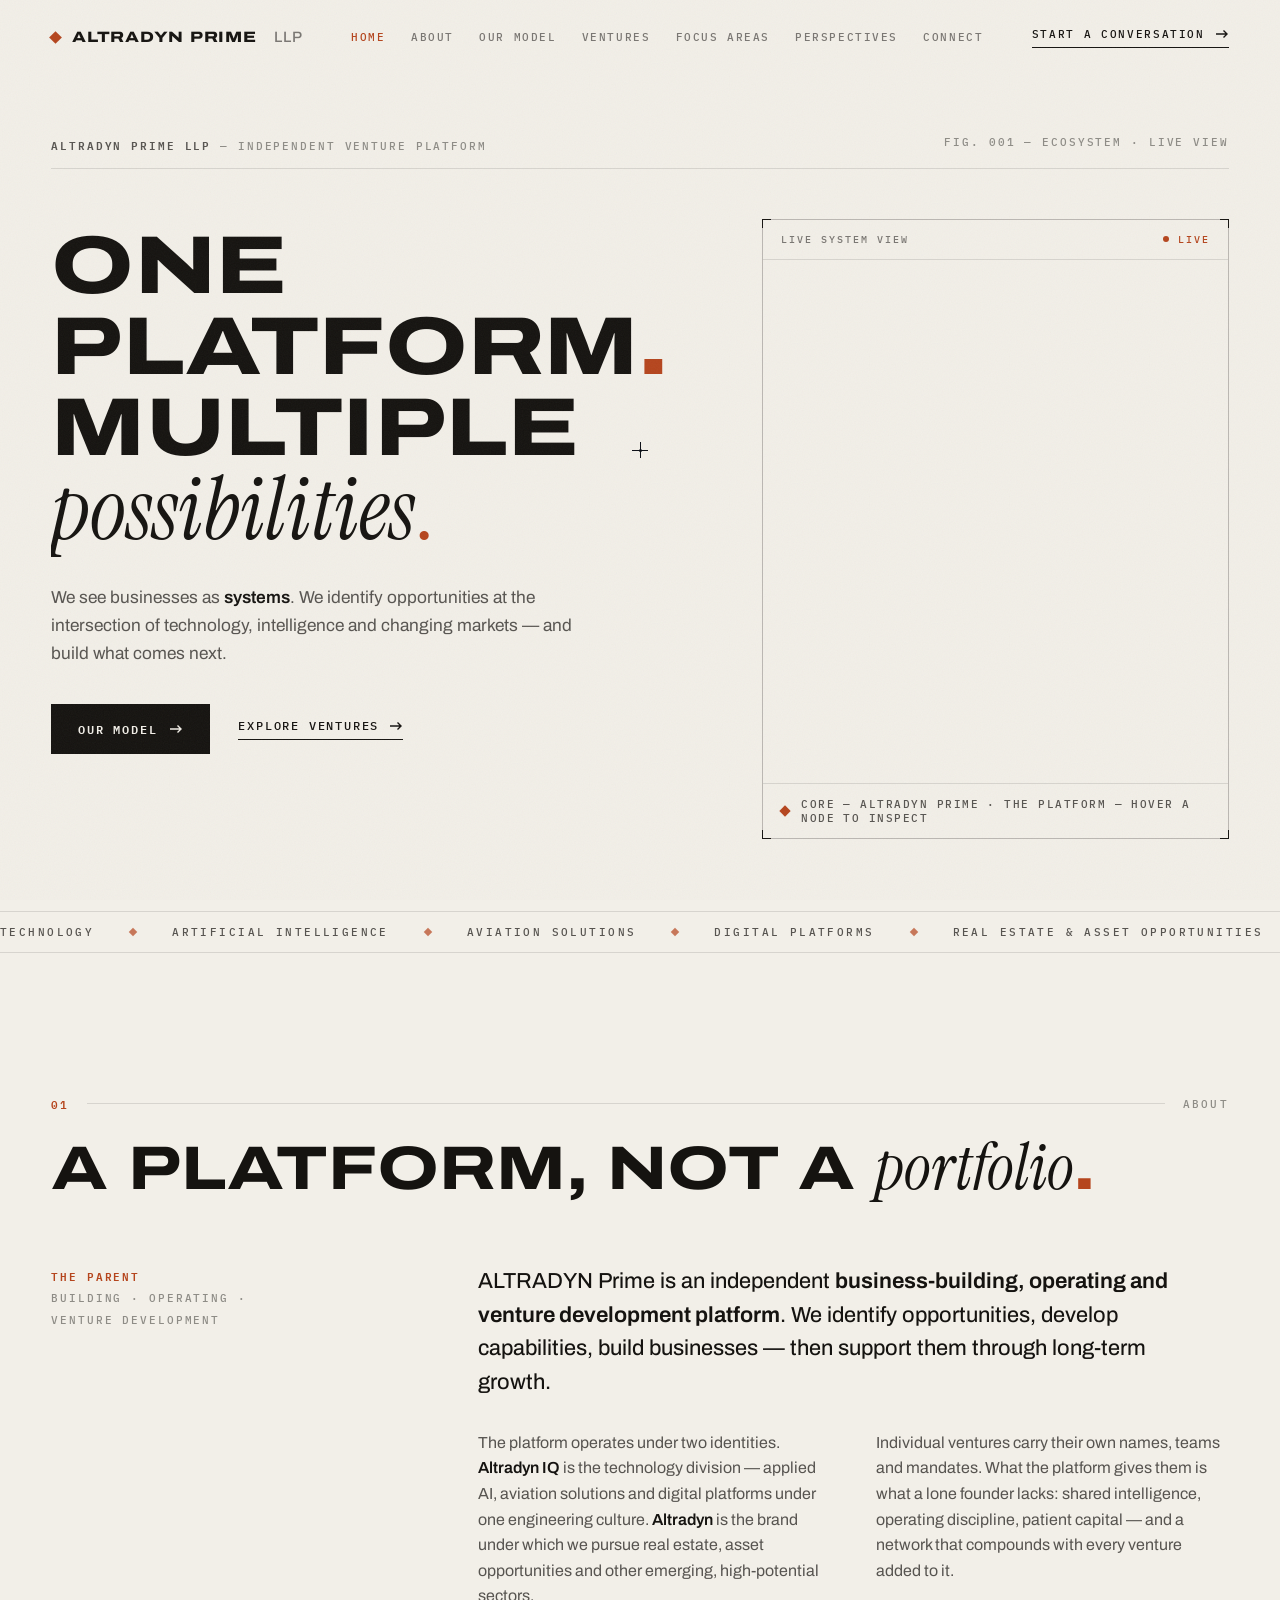
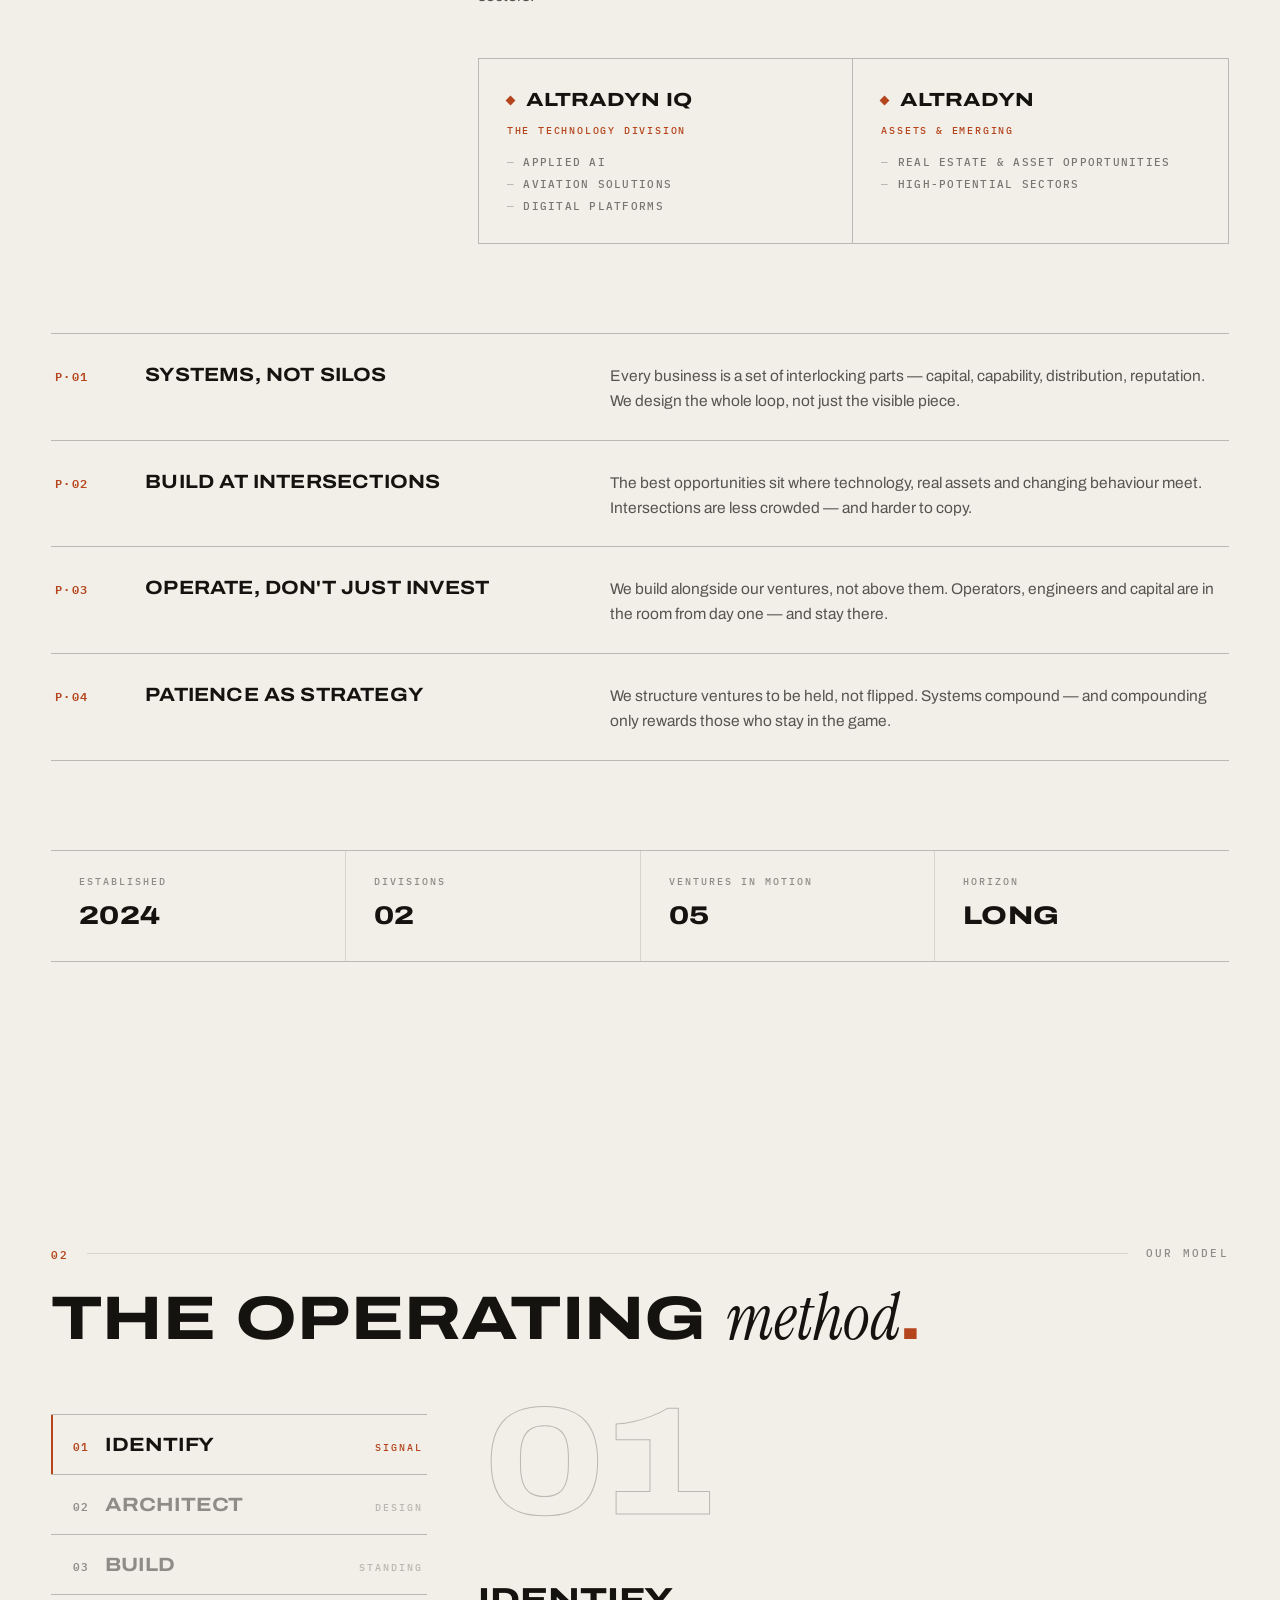
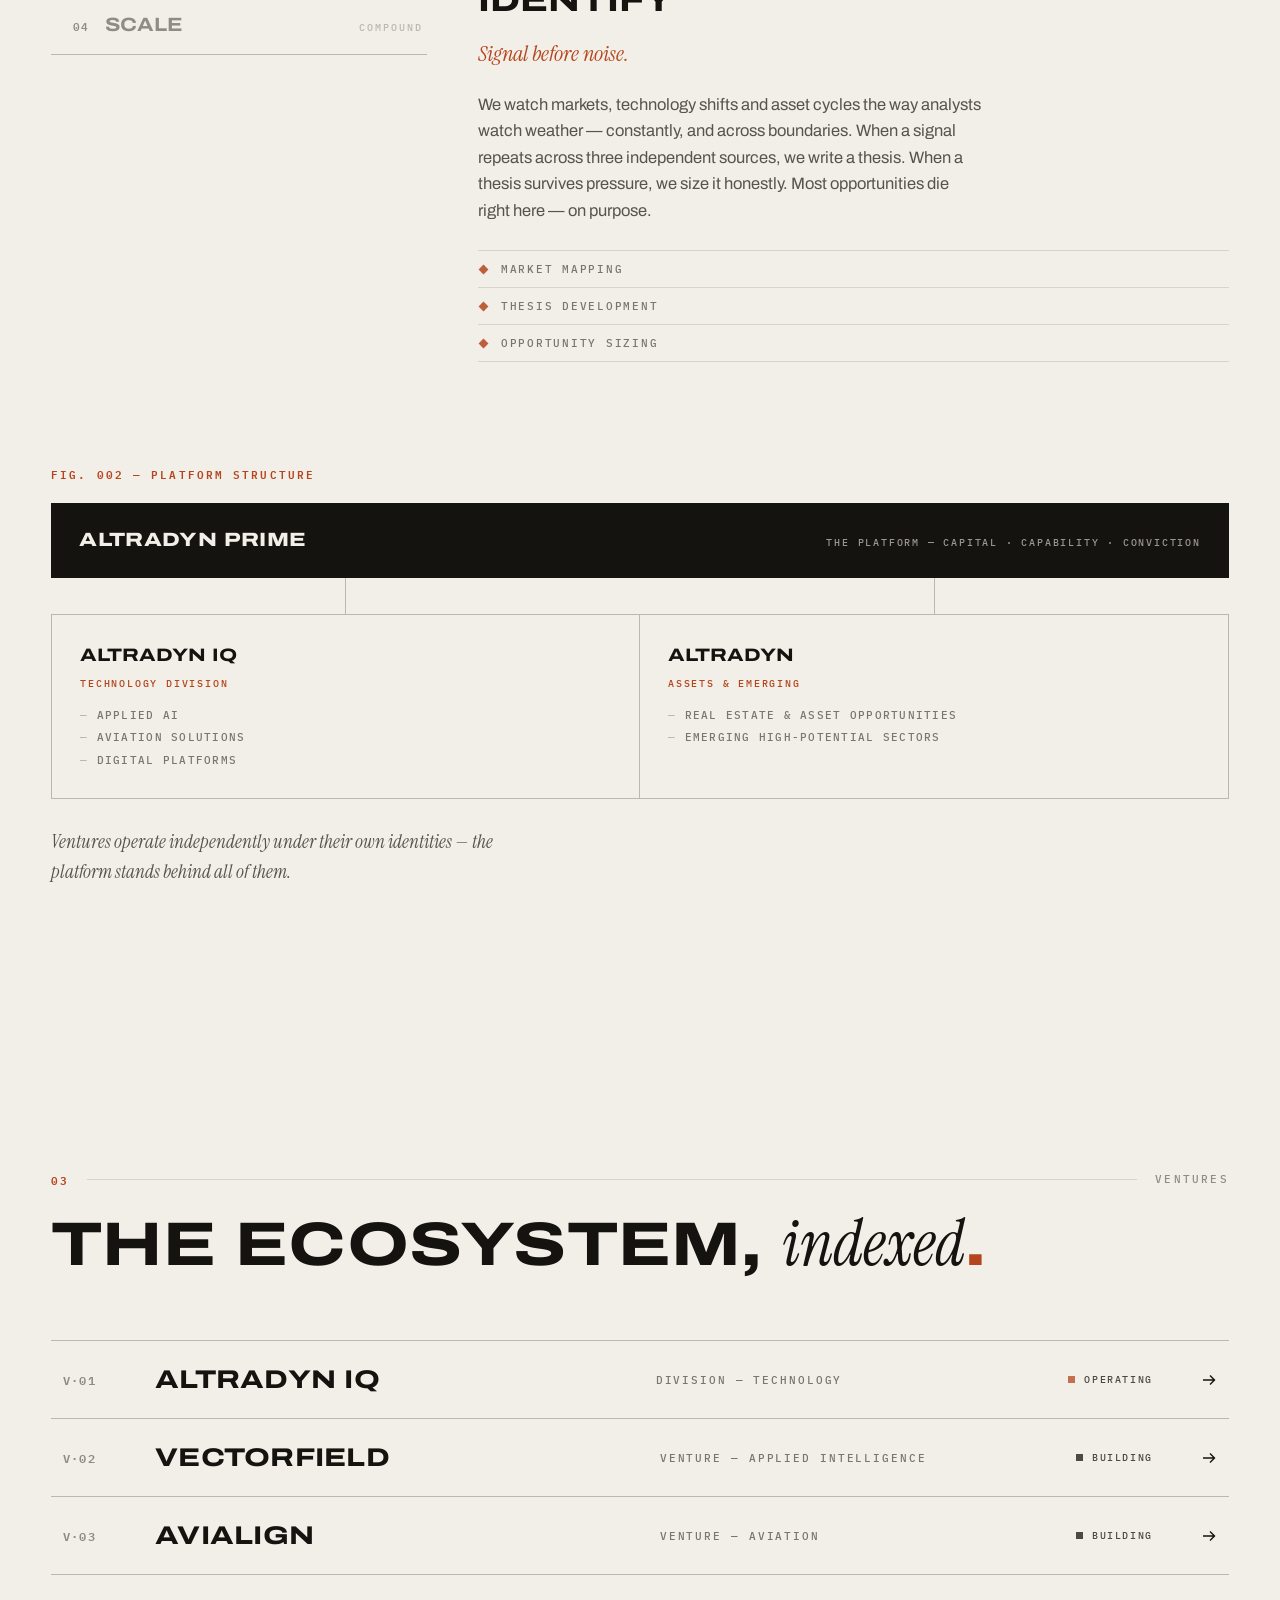
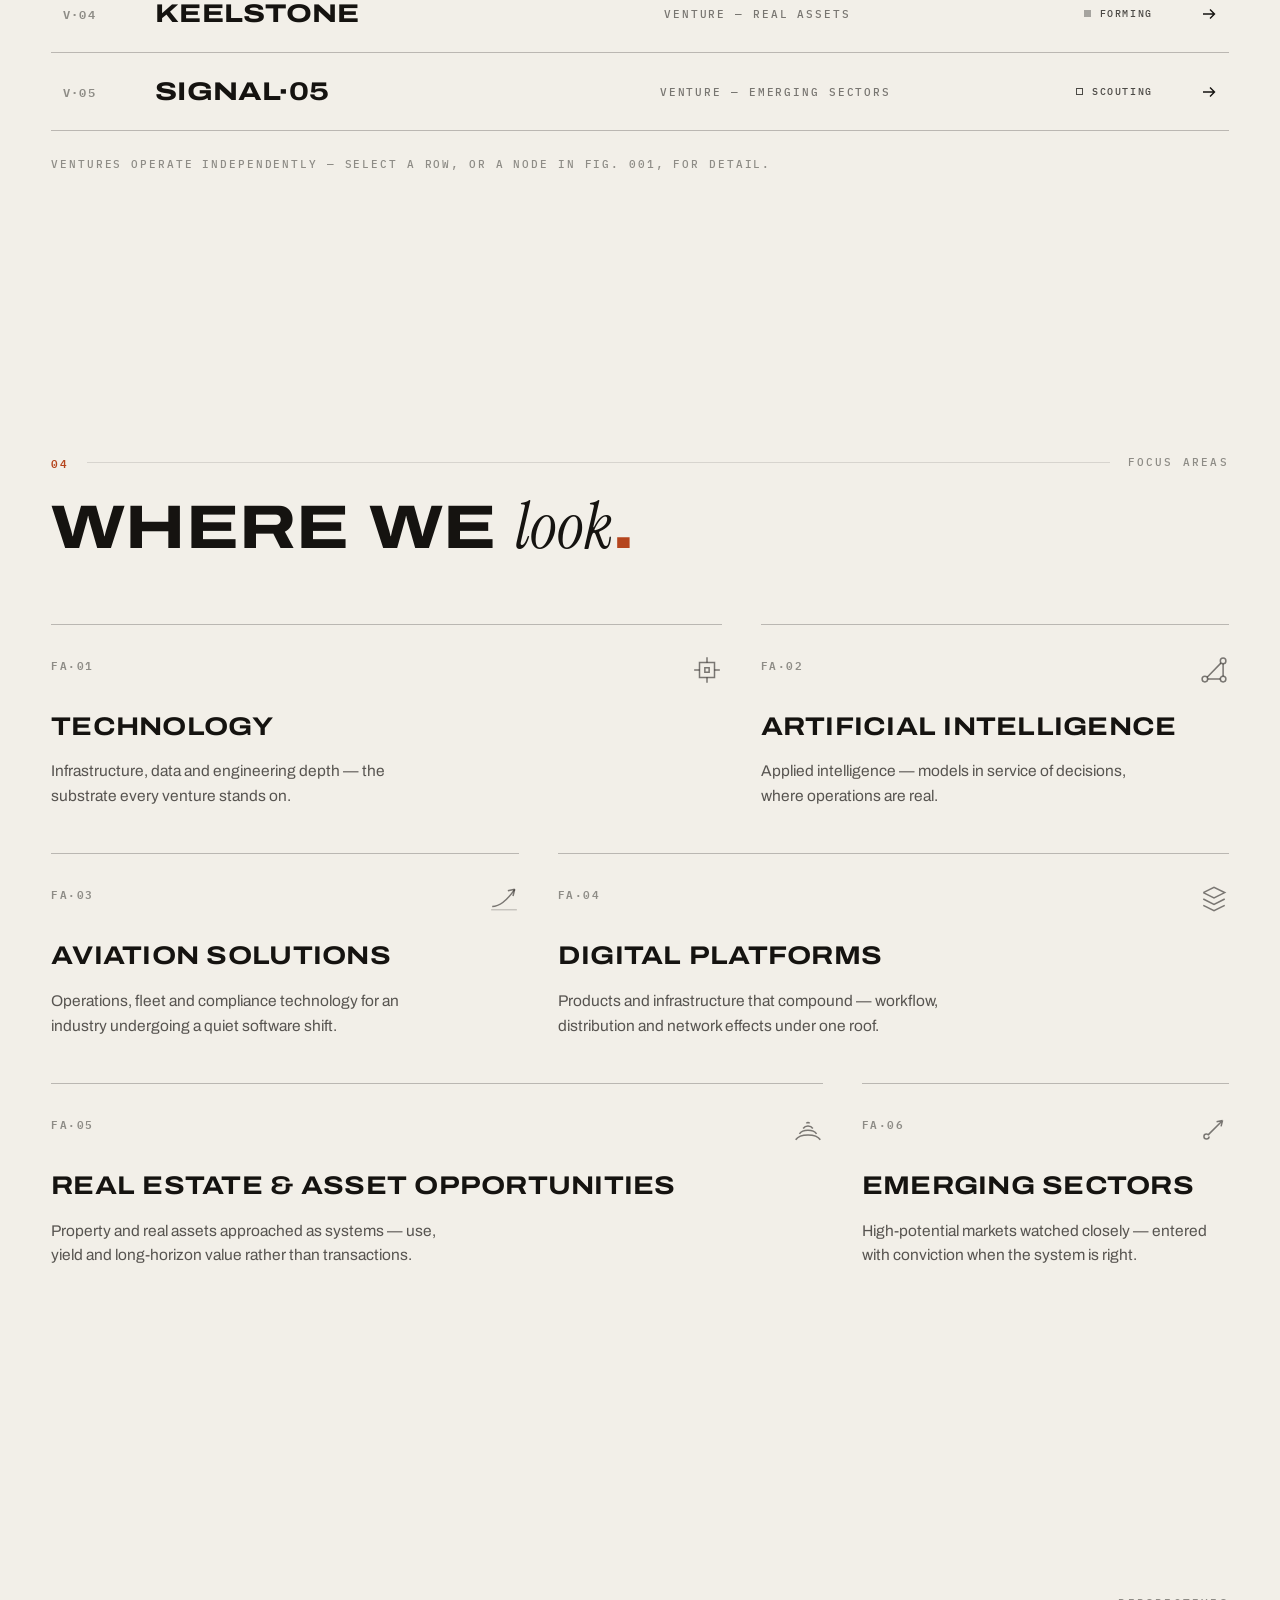
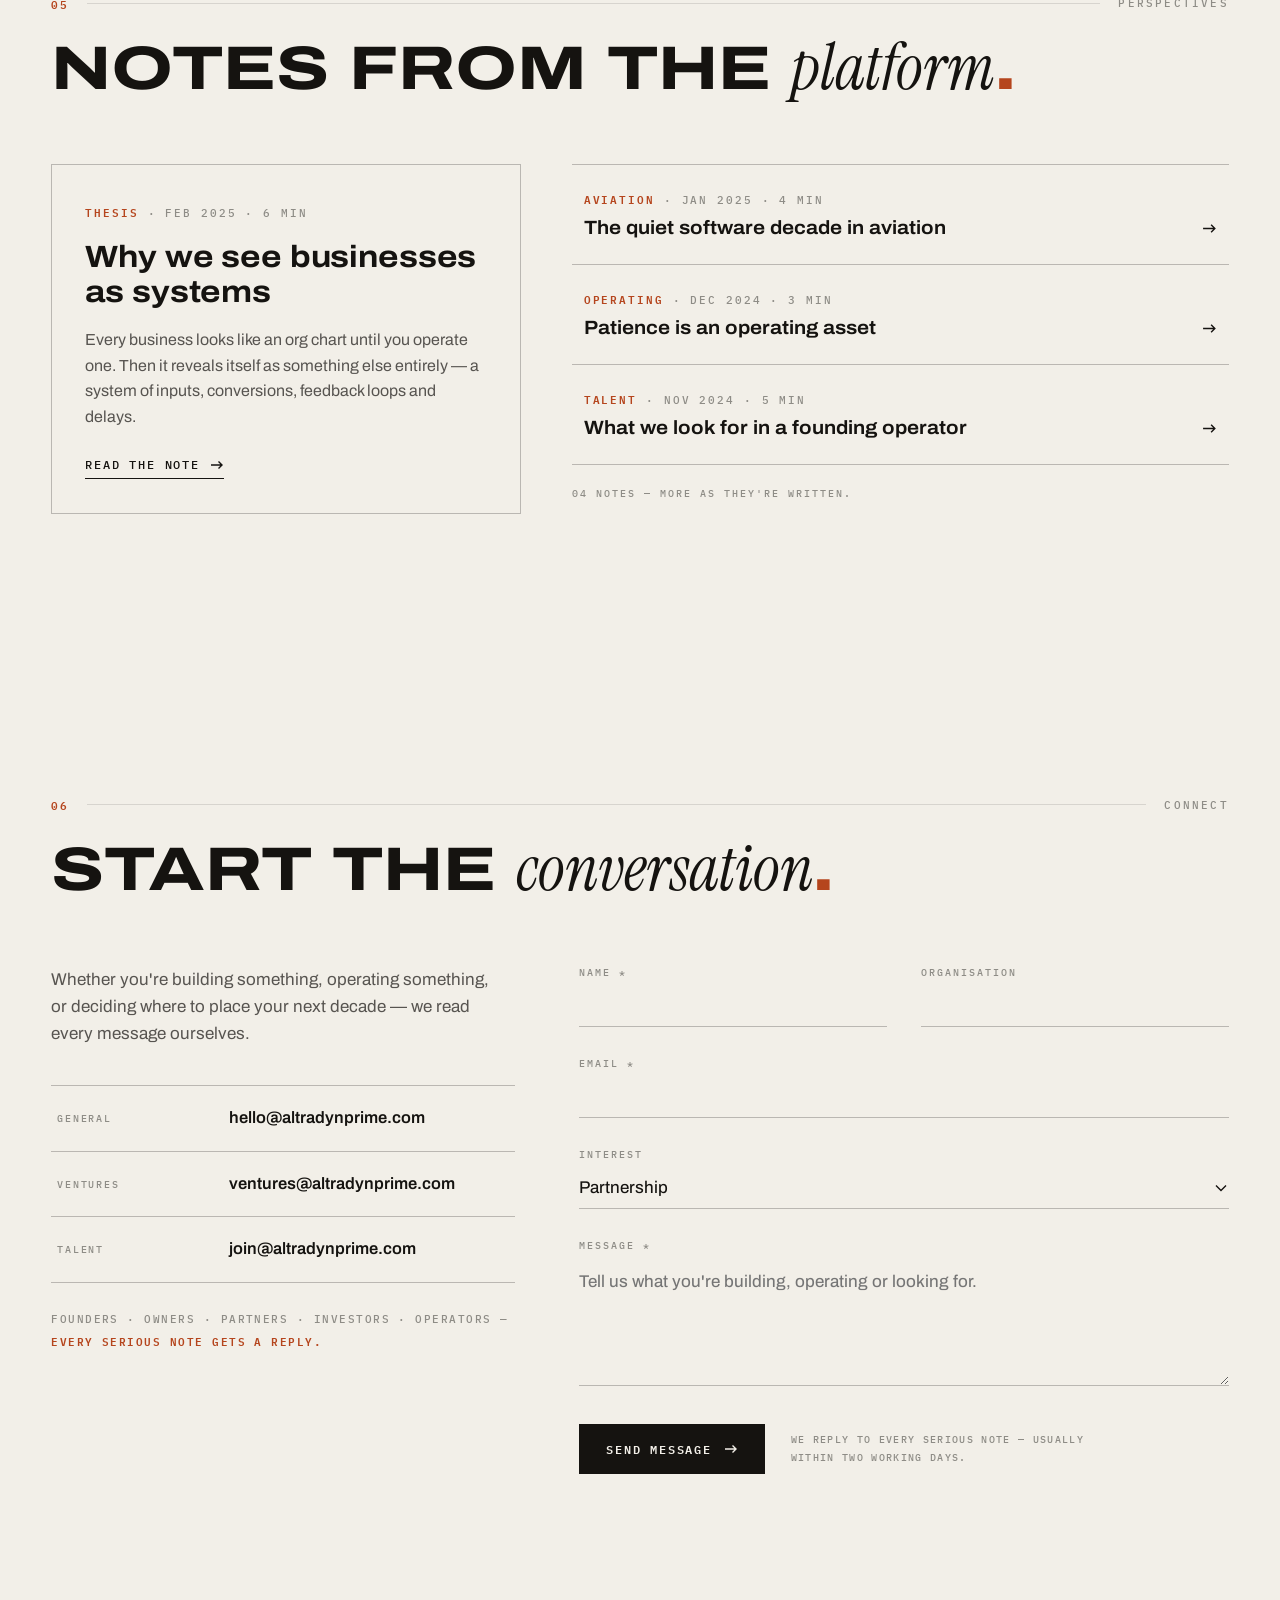
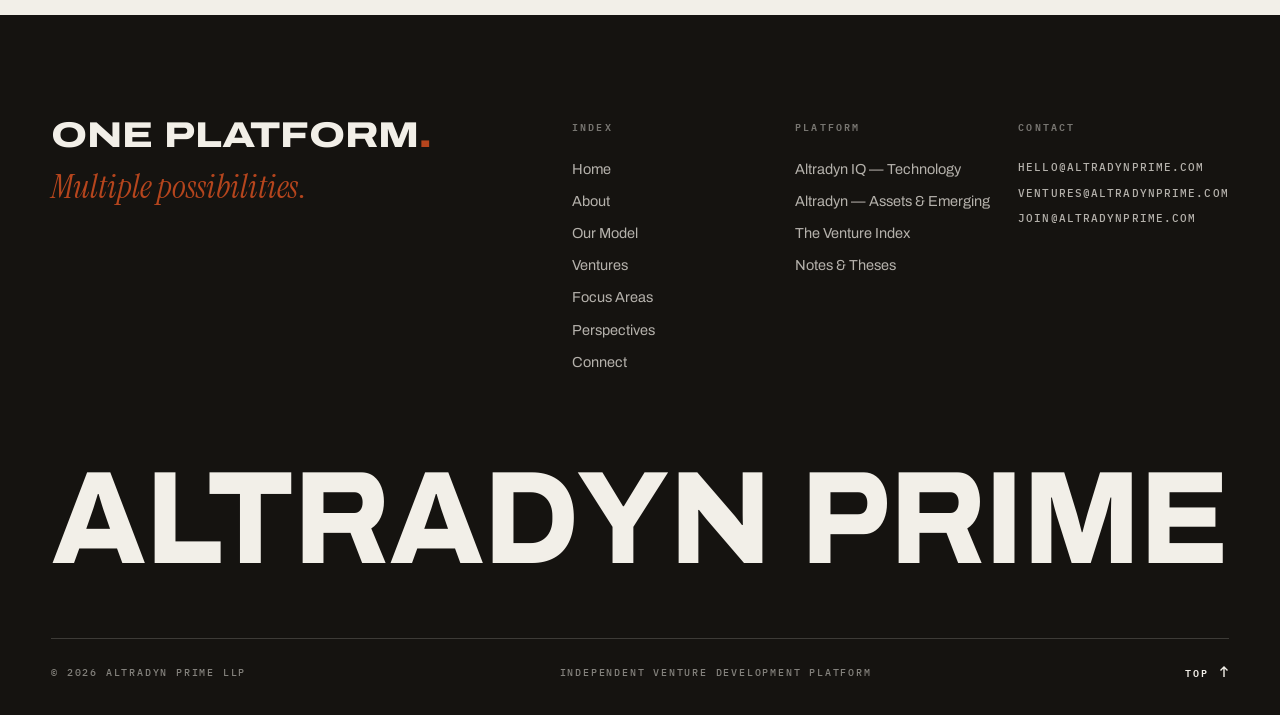
==== commit 0e7f9e39: "final altradyn" ====
--- a/index.html
+++ b/index.html
@@ -1,2111 +1,1307 @@
 <!DOCTYPE html>
-<html lang="en" class="scroll-smooth">
+<html lang="en">
 <head>
-  <meta charset="UTF-8">
-  <meta name="viewport" content="width=device-width, initial-scale=1.0">
-  <title>ALTRADYN PRIME — Intelligent Systems. Enduring Ventures.</title>
-  <meta name="description" content="ALTRADYN Prime is an independent business-building, operating, and venture development platform conceiving, validating, and scaling enduring market systems.">
-  <meta property="og:title" content="ALTRADYN PRIME — Intelligent Systems. Enduring Ventures.">
-  <meta property="og:description" content="One platform. Multiple possibilities. Building high-conviction ventures at the intersection of intelligence, technology, and market systems.">
-  
-  <!-- Typography -->
-  <link rel="preconnect" href="https://fonts.googleapis.com">
-  <link rel="preconnect" href="https://fonts.gstatic.com" crossorigin>
-  <link href="https://fonts.googleapis.com/css2?family=JetBrains+Mono:wght@400;500;600;700&family=Plus+Jakarta+Sans:ital,wght@0,300;0,400;0,500;0,600;0,700;1,400;1,600&family=Space+Grotesk:wght@300;400;500;600;700&display=swap" rel="stylesheet">
-
-  <style>
-    /* -------------------------------------------------------------
-       ALTRADYN PRIME — CLEAN MINIMALISM ARCHITECTURAL DESIGN SYSTEM
-       ------------------------------------------------------------- */
-    :root {
-      --bg-canvas: #FBFBFA;
-      --bg-surface: #FFFFFF;
-      --bg-subtle: #F5F5F3;
-      --bg-pill: #F0F0EE;
-      --text-primary: #1A1A1A;
-      --text-secondary: #4A4A48;
-      --text-muted: #6B6B6B;
-      --text-light: #8C8C8A;
-      --border-color: #E5E5E3;
-      --border-dark: #1A1A1A;
-      --font-body: 'Plus Jakarta Sans', -apple-system, BlinkMacSystemFont, sans-serif;
-      --font-display: 'Space Grotesk', 'Plus Jakarta Sans', sans-serif;
-      --font-mono: 'JetBrains Mono', monospace;
-      --max-width: 1280px;
-    }
-
-    *, *::before, *::after {
-      box-sizing: border-box;
-      margin: 0;
-      padding: 0;
-    }
-
-    html {
-      scroll-behavior: smooth;
-      -webkit-font-smoothing: antialiased;
-      -moz-osx-font-smoothing: grayscale;
-    }
-
-    body {
-      font-family: var(--font-body);
-      background-color: var(--bg-canvas);
-      color: var(--text-primary);
-      line-height: 1.6;
-      font-size: 15px;
-      overflow-x: hidden;
-    }
-
-    ::selection {
-      background-color: #1A1A1A;
-      color: #FFFFFF;
-    }
-
-    h1, h2, h3, h4, h5, h6 {
-      font-family: var(--font-display);
-      font-weight: 400;
-      letter-spacing: -0.03em;
-      color: var(--text-primary);
-      line-height: 1.2;
-    }
-
-    p {
-      color: var(--text-secondary);
-    }
-
-    a {
-      color: inherit;
-      text-decoration: none;
-    }
-
-    button {
-      font-family: inherit;
-      cursor: pointer;
-      border: none;
-      background: none;
-    }
-
-    /* Container Utility */
-    .container {
-      width: 100%;
-      max-width: var(--max-width);
-      margin-left: auto;
-      margin-right: auto;
-      padding-left: 24px;
-      padding-right: 24px;
-    }
-
-    /* Header & Navigation */
-    header {
-      position: sticky;
-      top: 0;
-      z-index: 50;
-      background: rgba(251, 251, 250, 0.94);
-      backdrop-filter: blur(12px);
-      border-bottom: 1px solid var(--border-color);
-    }
-
-    .nav-inner {
-      display: flex;
-      align-items: center;
-      justify-content: space-between;
-      height: 72px;
-    }
-
-    .brand-logo {
-      display: flex;
-      align-items: center;
-      gap: 12px;
-      font-family: var(--font-display);
-      font-weight: 700;
-      font-size: 16px;
-      letter-spacing: 0.08em;
-      text-transform: uppercase;
-    }
-
-    .brand-symbol {
-      width: 32px;
-      height: 32px;
-      background: #1A1A1A;
-      color: #FFFFFF;
-      display: flex;
-      align-items: center;
-      justify-content: center;
-      font-family: var(--font-mono);
-      font-size: 13px;
-      font-weight: 700;
-      border: 1px solid var(--border-dark);
-    }
-
-    .nav-links {
-      display: none;
-      align-items: center;
-      gap: 28px;
-    }
-
-    @media (min-width: 960px) {
-      .nav-links {
-        display: flex;
-      }
-    }
-
-    .nav-link {
-      font-size: 12px;
-      text-transform: uppercase;
-      letter-spacing: 0.08em;
-      font-weight: 500;
-      color: var(--text-muted);
-      transition: color 0.15s ease;
-      position: relative;
-      padding: 6px 0;
-    }
-
-    .nav-link:hover, .nav-link.active {
-      color: var(--text-primary);
-    }
-
-    .nav-link.active::after {
-      content: '';
-      position: absolute;
-      bottom: 0;
-      left: 0;
-      width: 100%;
-      height: 2px;
-      background: var(--text-primary);
-    }
-
-    .btn {
-      display: inline-flex;
-      align-items: center;
-      justify-content: center;
-      gap: 8px;
-      padding: 10px 20px;
-      font-size: 11px;
-      text-transform: uppercase;
-      letter-spacing: 0.1em;
-      font-weight: 600;
-      transition: all 0.2s cubic-bezier(0.16, 1, 0.3, 1);
-      border-radius: 0px;
-      text-align: center;
-      white-space: nowrap;
-    }
-
-    .btn-primary {
-      background: #1A1A1A;
-      color: #FFFFFF;
-      border: 1px solid #1A1A1A;
-    }
-
-    .btn-primary:hover {
-      background: #333333;
-      border-color: #333333;
-    }
-
-    .btn-secondary {
-      background: #FFFFFF;
-      color: #1A1A1A;
-      border: 1px solid var(--border-color);
-    }
-
-    .btn-secondary:hover {
-      background: var(--bg-subtle);
-      border-color: #1A1A1A;
-    }
-
-    .badge-pill {
-      display: inline-flex;
-      align-items: center;
-      gap: 6px;
-      padding: 4px 10px;
-      background: var(--bg-pill);
-      border: 1px solid var(--border-color);
-      font-size: 10px;
-      text-transform: uppercase;
-      letter-spacing: 0.1em;
-      font-weight: 600;
-      color: var(--text-primary);
-      font-family: var(--font-mono);
-    }
-
-    /* Hero Section */
-    .hero-section {
-      padding: 80px 0 60px 0;
-      position: relative;
-    }
-
-    .hero-grid {
-      display: grid;
-      grid-template-columns: 1fr;
-      gap: 48px;
-      align-items: center;
-    }
-
-    @media (min-width: 1024px) {
-      .hero-grid {
-        grid-template-columns: 1.15fr 0.85fr;
-      }
-    }
-
-    .hero-title {
-      font-size: clamp(38px, 6vw, 68px);
-      line-height: 1.05;
-      font-weight: 300;
-      letter-spacing: -0.04em;
-      margin: 20px 0;
-    }
-
-    .hero-title em {
-      font-style: italic;
-      font-weight: 600;
-    }
-
-    .hero-lead {
-      font-size: clamp(16px, 2vw, 19px);
-      line-height: 1.6;
-      color: var(--text-secondary);
-      max-width: 620px;
-      margin-bottom: 32px;
-    }
-
-    .hero-actions {
-      display: flex;
-      flex-wrap: wrap;
-      gap: 12px;
-    }
-
-    /* Live Canvas Box */
-    .canvas-card {
-      background: #FFFFFF;
-      border: 1px solid var(--border-color);
-      padding: 20px;
-      position: relative;
-    }
-
-    .canvas-header {
-      display: flex;
-      align-items: center;
-      justify-content: space-between;
-      margin-bottom: 16px;
-      padding-bottom: 12px;
-      border-bottom: 1px solid var(--border-color);
-    }
-
-    .canvas-container {
-      width: 100%;
-      height: 380px;
-      background: #FBFBFA;
-      border: 1px solid var(--border-color);
-      position: relative;
-      cursor: crosshair;
-      overflow: hidden;
-    }
-
-    #ecosystemCanvas {
-      width: 100%;
-      height: 100%;
-      display: block;
-    }
-
-    /* Telemetry Stats Bar */
-    .telemetry-bar {
-      margin-top: 48px;
-      display: grid;
-      grid-template-columns: repeat(2, 1fr);
-      gap: 16px;
-    }
-
-    @media (min-width: 768px) {
-      .telemetry-bar {
-        grid-template-columns: repeat(4, 1fr);
-      }
-    }
-
-    .telemetry-item {
-      background: #FFFFFF;
-      border: 1px solid var(--border-color);
-      padding: 20px 24px;
-    }
-
-    .telemetry-label {
-      font-family: var(--font-mono);
-      font-size: 10px;
-      text-transform: uppercase;
-      letter-spacing: 0.1em;
-      color: var(--text-muted);
-      margin-bottom: 4px;
-    }
-
-    .telemetry-val {
-      font-family: var(--font-display);
-      font-size: 26px;
-      font-weight: 400;
-      color: var(--text-primary);
-    }
-
-    /* Sections Shared */
-    section {
-      padding: 96px 0;
-      border-top: 1px solid var(--border-color);
-    }
-
-    .section-header {
-      margin-bottom: 48px;
-      max-width: 760px;
-    }
-
-    .section-title {
-      font-size: clamp(30px, 4vw, 46px);
-      font-weight: 300;
-      letter-spacing: -0.03em;
-      margin: 14px 0;
-    }
-
-    .section-title em {
-      font-style: italic;
-      font-weight: 600;
-    }
-
-    .section-desc {
-      font-size: 16px;
-      color: var(--text-secondary);
-      line-height: 1.6;
-    }
-
-    /* Model Stage Cards & Interactive Layout */
-    .model-nav-grid {
-      display: grid;
-      grid-template-columns: repeat(2, 1fr);
-      gap: 12px;
-      margin-bottom: 24px;
-    }
-
-    @media (min-width: 768px) {
-      .model-nav-grid {
-        grid-template-columns: repeat(5, 1fr);
-      }
-    }
-
-    .stage-tab-btn {
-      padding: 16px;
-      text-align: left;
-      background: #FFFFFF;
-      border: 1px solid var(--border-color);
-      transition: all 0.2s ease;
-    }
-
-    .stage-tab-btn:hover {
-      border-color: #1A1A1A;
-    }
-
-    .stage-tab-btn.active {
-      background: #1A1A1A;
-      color: #FFFFFF;
-      border-color: #1A1A1A;
-    }
-
-    .stage-tab-btn.active .stage-num {
-      color: rgba(255, 255, 255, 0.7);
-    }
-
-    .stage-tab-btn.active .stage-title {
-      color: #FFFFFF;
-    }
-
-    .stage-num {
-      font-family: var(--font-mono);
-      font-size: 10px;
-      text-transform: uppercase;
-      letter-spacing: 0.1em;
-      color: var(--text-muted);
-      font-weight: 700;
-      margin-bottom: 4px;
-    }
-
-    .stage-title {
-      font-size: 13px;
-      font-weight: 600;
-      color: var(--text-primary);
-    }
-
-    .stage-detail-box {
-      background: #FFFFFF;
-      border: 1px solid var(--border-color);
-      padding: 40px;
-    }
-
-    .stage-detail-grid {
-      display: grid;
-      grid-template-columns: 1fr;
-      gap: 36px;
-    }
-
-    @media (min-width: 960px) {
-      .stage-detail-grid {
-        grid-template-columns: 1.2fr 0.8fr;
-      }
-    }
-
-    /* Ventures Grid */
-    .filter-bar {
-      display: flex;
-      flex-wrap: wrap;
-      gap: 8px;
-      margin-bottom: 32px;
-    }
-
-    .filter-btn {
-      padding: 6px 14px;
-      font-size: 11px;
-      font-family: var(--font-mono);
-      text-transform: uppercase;
-      letter-spacing: 0.08em;
-      background: #FFFFFF;
-      border: 1px solid var(--border-color);
-      color: var(--text-secondary);
-      transition: all 0.15s ease;
-    }
-
-    .filter-btn:hover {
-      border-color: var(--text-primary);
-      color: var(--text-primary);
-    }
-
-    .filter-btn.active {
-      background: #1A1A1A;
-      color: #FFFFFF;
-      border-color: #1A1A1A;
-    }
-
-    .ventures-grid {
-      display: grid;
-      grid-template-columns: 1fr;
-      gap: 20px;
-    }
-
-    @media (min-width: 768px) {
-      .ventures-grid {
-        grid-template-columns: repeat(2, 1fr);
-      }
-    }
-
-    @media (min-width: 1100px) {
-      .ventures-grid {
-        grid-template-columns: repeat(3, 1fr);
-      }
-    }
-
-    .venture-card {
-      background: #FFFFFF;
-      border: 1px solid var(--border-color);
-      padding: 28px;
-      display: flex;
-      flex-direction: column;
-      justify-content: space-between;
-      transition: all 0.25s cubic-bezier(0.16, 1, 0.3, 1);
-    }
-
-    .venture-card:hover {
-      border-color: #1A1A1A;
-      box-shadow: 0 10px 30px -10px rgba(0, 0, 0, 0.07);
-    }
-
-    .venture-header {
-      display: flex;
-      align-items: center;
-      justify-content: space-between;
-      margin-bottom: 12px;
-    }
-
-    .venture-name {
-      font-size: 20px;
-      font-weight: 400;
-      color: var(--text-primary);
-      margin-bottom: 2px;
-    }
-
-    .venture-cat {
-      font-family: var(--font-mono);
-      font-size: 11px;
-      color: var(--text-muted);
-      margin-bottom: 12px;
-    }
-
-    .venture-tagline {
-      font-size: 13px;
-      color: var(--text-secondary);
-      margin-bottom: 16px;
-      line-height: 1.5;
-    }
-
-    .venture-thesis-quote {
-      background: var(--bg-subtle);
-      border: 1px solid var(--border-color);
-      padding: 12px 14px;
-      font-size: 12px;
-      font-style: italic;
-      color: var(--text-primary);
-      margin-bottom: 20px;
-    }
-
-    /* Focus Areas Cards */
-    .focus-grid {
-      display: grid;
-      grid-template-columns: 1fr;
-      gap: 20px;
-    }
-
-    @media (min-width: 768px) {
-      .focus-grid {
-        grid-template-columns: repeat(2, 1fr);
-      }
-    }
-
-    @media (min-width: 1024px) {
-      .focus-grid {
-        grid-template-columns: repeat(3, 1fr);
-      }
-    }
-
-    .focus-card {
-      background: #FFFFFF;
-      border: 1px solid var(--border-color);
-      padding: 32px 28px;
-      transition: all 0.2s ease;
-    }
-
-    .focus-card:hover {
-      border-color: #1A1A1A;
-    }
-
-    .focus-title {
-      font-size: 20px;
-      font-weight: 400;
-      margin: 12px 0 8px 0;
-    }
-
-    /* Perspectives */
-    .perspectives-grid {
-      display: grid;
-      grid-template-columns: 1fr;
-      gap: 24px;
-    }
-
-    @media (min-width: 800px) {
-      .perspectives-grid {
-        grid-template-columns: repeat(2, 1fr);
-      }
-    }
-
-    .essay-card {
-      background: #FFFFFF;
-      border: 1px solid var(--border-color);
-      padding: 32px;
-      display: flex;
-      flex-direction: column;
-      justify-content: space-between;
-      cursor: pointer;
-      transition: all 0.2s ease;
-    }
-
-    .essay-card:hover {
-      border-color: #1A1A1A;
-      box-shadow: 0 8px 24px -8px rgba(0, 0, 0, 0.06);
-    }
-
-    /* Engagement / Connect Form */
-    .connect-layout {
-      display: grid;
-      grid-template-columns: 1fr;
-      gap: 32px;
-    }
-
-    @media (min-width: 960px) {
-      .connect-layout {
-        grid-template-columns: 1.25fr 0.75fr;
-      }
-    }
-
-    .connect-form-card {
-      background: #FFFFFF;
-      border: 1px solid var(--border-color);
-      padding: 36px;
-    }
-
-    .form-group {
-      margin-bottom: 20px;
-    }
-
-    .form-label {
-      display: block;
-      font-family: var(--font-mono);
-      font-size: 10px;
-      text-transform: uppercase;
-      letter-spacing: 0.1em;
-      font-weight: 700;
-      color: var(--text-muted);
-      margin-bottom: 6px;
-    }
-
-    .form-input, .form-select, .form-textarea {
-      width: 100%;
-      padding: 12px 14px;
-      background: #FBFBFA;
-      border: 1px solid var(--border-color);
-      color: var(--text-primary);
-      font-family: var(--font-body);
-      font-size: 13px;
-      border-radius: 0;
-      transition: border-color 0.15s ease;
-    }
-
-    .form-input:focus, .form-select:focus, .form-textarea:focus {
-      outline: none;
-      border-color: #1A1A1A;
-      background: #FFFFFF;
-    }
-
-    .pathways-selector {
-      display: grid;
-      grid-template-columns: repeat(2, 1fr);
-      gap: 8px;
-      margin-bottom: 24px;
-    }
-
-    @media (min-width: 640px) {
-      .pathways-selector {
-        grid-template-columns: repeat(5, 1fr);
-      }
-    }
-
-    .pathway-btn {
-      padding: 12px 8px;
-      text-align: center;
-      background: #FFFFFF;
-      border: 1px solid var(--border-color);
-      font-size: 11px;
-      font-family: var(--font-mono);
-      text-transform: uppercase;
-      letter-spacing: 0.06em;
-      transition: all 0.15s ease;
-    }
-
-    .pathway-btn.active {
-      background: #1A1A1A;
-      color: #FFFFFF;
-      border-color: #1A1A1A;
-    }
-
-    /* Modal System */
-    .modal-overlay {
-      position: fixed;
-      inset: 0;
-      z-index: 100;
-      background: rgba(0, 0, 0, 0.6);
-      backdrop-filter: blur(4px);
-      display: none;
-      align-items: center;
-      justify-content: center;
-      padding: 24px;
-      overflow-y: auto;
-    }
-
-    .modal-overlay.active {
-      display: flex;
-    }
-
-    .modal-box {
-      width: 100%;
-      max-width: 820px;
-      background: #FFFFFF;
-      border: 1px solid var(--border-color);
-      box-shadow: 0 24px 48px -12px rgba(0, 0, 0, 0.2);
-      max-height: 90vh;
-      display: flex;
-      flex-direction: column;
-      position: relative;
-      margin: auto;
-    }
-
-    .modal-header {
-      display: flex;
-      align-items: center;
-      justify-content: space-between;
-      padding: 18px 28px;
-      background: var(--bg-subtle);
-      border-bottom: 1px solid var(--border-color);
-    }
-
-    .modal-body {
-      padding: 32px 28px;
-      overflow-y: auto;
-    }
-
-    .modal-footer {
-      padding: 16px 28px;
-      background: var(--bg-subtle);
-      border-top: 1px solid var(--border-color);
-      display: flex;
-      align-items: center;
-      justify-content: space-between;
-    }
-
-    /* Footer */
-    footer {
-      background: #1A1A1A;
-      color: #FFFFFF;
-      padding: 80px 0 40px 0;
-      border-top: 1px solid #333333;
-    }
-
-    .footer-grid {
-      display: grid;
-      grid-template-columns: 1fr;
-      gap: 40px;
-      margin-bottom: 60px;
-    }
-
-    @media (min-width: 768px) {
-      .footer-grid {
-        grid-template-columns: 2fr 1fr 1fr 1fr;
-      }
-    }
-
-    .footer-col-title {
-      font-family: var(--font-mono);
-      font-size: 11px;
-      text-transform: uppercase;
-      letter-spacing: 0.1em;
-      color: rgba(255, 255, 255, 0.5);
-      margin-bottom: 16px;
-      font-weight: 700;
-    }
-
-    .footer-links {
-      list-style: none;
-    }
-
-    .footer-links li {
-      margin-bottom: 10px;
-    }
-
-    .footer-links a {
-      color: rgba(255, 255, 255, 0.8);
-      font-size: 13px;
-      transition: color 0.15s ease;
-    }
-
-    .footer-links a:hover {
-      color: #FFFFFF;
-    }
-
-    .footer-bottom {
-      padding-top: 32px;
-      border-top: 1px solid rgba(255, 255, 255, 0.1);
-      display: flex;
-      flex-direction: column;
-      gap: 16px;
-      align-items: center;
-      justify-content: space-between;
-      font-family: var(--font-mono);
-      font-size: 11px;
-      color: rgba(255, 255, 255, 0.5);
-    }
-
-    @media (min-width: 768px) {
-      .footer-bottom {
-        flex-direction: row;
-      }
-    }
-
-    /* Mobile Drawer */
-    .mobile-menu-btn {
-      display: flex;
-      padding: 8px;
-    }
-
-    @media (min-width: 960px) {
-      .mobile-menu-btn {
-        display: none;
-      }
-    }
-
-    .mobile-drawer {
-      display: none;
-      position: fixed;
-      top: 72px;
-      left: 0;
-      right: 0;
-      background: #FFFFFF;
-      border-bottom: 1px solid var(--border-color);
-      padding: 24px;
-      z-index: 49;
-    }
-
-    .mobile-drawer.open {
-      display: block;
-    }
-
-    .mobile-drawer a {
-      display: block;
-      padding: 12px 0;
-      font-size: 13px;
-      text-transform: uppercase;
-      letter-spacing: 0.08em;
-      font-weight: 600;
-      border-bottom: 1px solid var(--bg-subtle);
-    }
-  </style>
+<meta charset="UTF-8">
+<meta name="viewport" content="width=device-width, initial-scale=1.0">
+<title>ALTRADYN PRIME — One Platform. Multiple Possibilities.</title>
+<meta name="description" content="ALTRADYN Prime is an independent business-building, operating and venture development platform. We see businesses as systems — and build what comes next.">
+<link rel="icon" href="data:image/svg+xml,%3Csvg xmlns='http://www.w3.org/2000/svg' viewBox='0 0 64 64'%3E%3Crect width='64' height='64' fill='%23151310'/%3E%3Cpath d='M32 13 51 32 32 51 13 32Z' fill='none' stroke='%23F2EFE8' stroke-width='3'/%3E%3Ccircle cx='32' cy='32' r='5' fill='%23B5451D'/%3E%3C/svg%3E">
+<link rel="preconnect" href="https://fonts.googleapis.com">
+<link rel="preconnect" href="https://fonts.gstatic.com" crossorigin>
+<link href="https://fonts.googleapis.com/css2?family=Archivo:ital,wdth,wght@0,62..125,100..900;1,62..125,100..900&family=IBM+Plex+Mono:wght@400;500;600&family=Instrument+Serif:ital@0;1&display=swap" rel="stylesheet">
+<style>
+/* ============ FOUNDATION ============ */
+:root{
+  --paper:#F2EFE8;
+  --ink:#151310;
+  --rust:#B5451D;
+  --ink-70:rgba(21,19,16,.7);
+  --ink-55:rgba(21,19,16,.55);
+  --ink-45:rgba(21,19,16,.45);
+  --ink-25:rgba(21,19,16,.25);
+  --ink-12:rgba(21,19,16,.12);
+  --pline:rgba(242,239,232,.18);
+  --ease:cubic-bezier(.22,1,.36,1);
+  --sans:'Archivo',Helvetica,sans-serif;
+  --mono:'IBM Plex Mono',ui-monospace,monospace;
+  --serif:'Instrument Serif',Georgia,serif;
+}
+*{margin:0;padding:0;box-sizing:border-box}
+html{scroll-behavior:smooth;scroll-padding-top:92px}
+body{background:var(--paper);color:var(--ink);font-family:var(--sans);font-size:16px;line-height:1.6;overflow-x:hidden;-webkit-font-smoothing:antialiased}
+::selection{background:var(--rust);color:var(--paper)}
+:focus-visible{outline:2px solid var(--rust);outline-offset:3px}
+img,svg{display:block}
+a{color:inherit;text-decoration:none}
+button{font-family:inherit;color:inherit;background:none;border:0}
+::-webkit-scrollbar{width:10px;height:10px}
+::-webkit-scrollbar-track{background:var(--paper)}
+::-webkit-scrollbar-thumb{background:var(--ink-25);border:3px solid var(--paper)}
+/* paper grain */
+body::after{content:"";position:fixed;inset:0;z-index:350;pointer-events:none;opacity:.05;
+  background-image:url("data:image/svg+xml,%3Csvg xmlns='http://www.w3.org/2000/svg' width='140' height='140'%3E%3Cfilter id='n'%3E%3CfeTurbulence type='fractalNoise' baseFrequency='0.85' numOctaves='2'/%3E%3C/filter%3E%3Crect width='140' height='140' filter='url(%23n)'/%3E%3C/svg%3E")}
+.wrap{max-width:1380px;margin:0 auto;padding:0 clamp(20px,4vw,56px)}
+.sec{padding:clamp(88px,11vw,150px) 0}
+.mono{font-family:var(--mono)}
+.it{font-family:var(--serif);font-style:italic;font-weight:400;text-transform:none;letter-spacing:0}
+.pd{color:var(--rust);font-style:normal}
+
+/* section header system */
+.sec-head{display:flex;align-items:center;gap:18px;margin-bottom:22px}
+.sec-idx{font:600 11px var(--mono);letter-spacing:.16em;color:var(--rust)}
+.sec-rule{flex:1;height:1px;background:var(--ink-12)}
+.sec-label{font:500 11px var(--mono);letter-spacing:.2em;color:var(--ink-45)}
+.sec-title{font-weight:750;font-stretch:125%;text-transform:uppercase;font-size:clamp(36px,4.8vw,74px);line-height:1.02;letter-spacing:.004em;margin-bottom:clamp(40px,5vw,68px)}
+.sec-title .it{font-size:1.04em}
+
+/* reveal choreography */
+.js .reveal{opacity:0;transform:translateY(26px);transition:opacity .95s var(--ease),transform .95s var(--ease);transition-delay:var(--d,0s)}
+.js .reveal.in{opacity:1;transform:none}
+.hline{display:block;overflow:hidden;padding-bottom:.06em;margin-bottom:-.06em}
+.hline>span{display:block;transform:translateY(112%);transition:transform 1.05s var(--ease);transition-delay:var(--d,0s)}
+.loaded .hline>span{transform:none}
+
+/* buttons */
+.btn{display:inline-flex;align-items:center;gap:12px;background:var(--ink);color:var(--paper);border:1px solid var(--ink);
+  font:600 12px/1 var(--mono);letter-spacing:.15em;text-transform:uppercase;padding:18px 26px;transition:background .35s var(--ease),border-color .35s var(--ease)}
+.btn svg{transition:transform .35s var(--ease)}
+.btn:hover{background:var(--rust);border-color:var(--rust)}
+.btn:hover svg{transform:translateX(5px)}
+.btn.ghost{background:transparent;color:var(--ink)}
+.btn.ghost:hover{background:var(--ink);color:var(--paper);border-color:var(--ink)}
+.tlink{position:relative;display:inline-flex;align-items:center;gap:10px;font:500 12px var(--mono);letter-spacing:.15em;text-transform:uppercase;padding-bottom:7px;transition:color .3s}
+.tlink::after{content:"";position:absolute;left:0;bottom:0;height:1px;width:100%;background:currentColor;transform-origin:left;transition:transform .45s var(--ease)}
+.tlink:hover{color:var(--rust)}
+.tlink:hover::after{transform:scaleX(.35)}
+.tlink svg{transition:transform .35s var(--ease)}
+.tlink:hover svg{transform:translateX(4px)}
+
+/* ============ HEADER ============ */
+#progress{position:fixed;top:0;left:0;height:2px;width:0;background:var(--rust);z-index:120}
+header{position:fixed;top:0;left:0;right:0;z-index:100;transition:background .4s,border-color .4s;border-bottom:1px solid transparent}
+header.scrolled{background:rgba(242,239,232,.86);backdrop-filter:blur(12px);-webkit-backdrop-filter:blur(12px);border-bottom-color:var(--ink-12)}
+.hd{display:flex;align-items:center;justify-content:space-between;height:74px}
+.logo{display:flex;align-items:center;gap:12px;font-weight:800;font-stretch:125%;letter-spacing:.05em;font-size:15px}
+.logo .dm{width:9px;height:9px;background:var(--rust);transform:rotate(45deg);flex:none}
+.logo em{font-style:normal;font-weight:500;font-stretch:100%;letter-spacing:.05em;color:var(--ink-55)}
+nav.main{display:flex;gap:clamp(16px,2vw,30px)}
+nav.main a{font:500 11px var(--mono);letter-spacing:.14em;color:var(--ink-55);transition:color .3s;position:relative;padding:6px 0}
+nav.main a:hover{color:var(--ink)}
+nav.main a.active{color:var(--rust)}
+.hd-cta{display:flex;align-items:center;gap:22px}
+.hd-cta .tlink{font-size:11px}
+.burger{display:none;flex-direction:column;gap:6px;padding:10px 2px}
+.burger i{display:block;width:26px;height:1.5px;background:var(--ink);transition:.35s var(--ease)}
+@media(max-width:1080px){nav.main,.hd-cta .tlink{display:none}.burger{display:flex}}
+
+/* mobile menu */
+.menu{position:fixed;inset:0;z-index:200;background:var(--ink);color:var(--paper);clip-path:inset(0 0 100% 0);transition:clip-path .7s var(--ease);visibility:hidden}
+.menu.open{clip-path:inset(0 0 0% 0);visibility:visible}
+.menu-in{display:flex;flex-direction:column;height:100%;padding-top:0;padding-bottom:28px}
+.menu-head{display:flex;align-items:center;justify-content:space-between;height:74px;flex:none}
+.m-word{font-weight:800;font-stretch:125%;letter-spacing:.05em;font-size:15px;display:flex;align-items:center;gap:12px}
+.m-word .dm{width:9px;height:9px;background:var(--rust);transform:rotate(45deg)}
+.m-close{padding:12px}
+.m-close svg{stroke:var(--paper)}
+.m-nav{display:flex;flex-direction:column;margin-top:6vh;flex:1}
+.m-link{display:flex;align-items:baseline;gap:20px;padding:clamp(8px,1.6vh,16px) 0;border-bottom:1px solid var(--pline);
+  font-weight:800;font-stretch:125%;text-transform:uppercase;font-size:clamp(30px,6.5vh,54px);line-height:1.05;
+  opacity:0;transform:translateY(28px);transition:opacity .6s var(--ease),transform .6s var(--ease),color .3s;transition-delay:0s}
+.menu.open .m-link{opacity:1;transform:none;transition-delay:calc(.12s + var(--i)*.055s)}
+.m-link .m-idx{font:500 12px var(--mono);color:var(--rust);letter-spacing:.1em}
+.m-link:hover{color:var(--rust)}
+.m-foot{display:flex;justify-content:space-between;gap:16px;flex-wrap:wrap;font:500 10.5px var(--mono);letter-spacing:.16em;color:rgba(242,239,232,.55);padding-top:22px}
+.m-foot a:hover{color:var(--rust)}
+
+/* ============ HERO ============ */
+.hero{padding-top:clamp(120px,15vh,170px);padding-bottom:clamp(60px,8vh,100px)}
+.hero-meta{display:flex;justify-content:space-between;gap:14px;flex-wrap:wrap;border-bottom:1px solid var(--ink-12);
+  padding-bottom:14px;margin-bottom:clamp(36px,5.5vh,60px);font:500 10.5px var(--mono);letter-spacing:.18em;color:var(--ink-45)}
+.hero-meta b{font-weight:600;color:var(--ink-70)}
+.hero-grid{display:grid;grid-template-columns:7fr 5fr;gap:clamp(32px,4.5vw,72px);align-items:stretch}
+h1{font-weight:800;font-stretch:125%;text-transform:uppercase;font-size:clamp(44px,6.4vw,102px);line-height:.99;letter-spacing:.004em;margin:6px 0 0}
+h1 .it{font-size:1.05em;letter-spacing:0}
+.hero-sub{max-width:540px;font-size:clamp(16.5px,1.35vw,19.5px);line-height:1.62;color:var(--ink-70);margin:clamp(26px,3.5vh,40px) 0 clamp(28px,4vh,42px)}
+.hero-sub strong{color:var(--ink);font-weight:600}
+.hero-cta{display:flex;align-items:center;gap:28px;flex-wrap:wrap}
+.scroll-cue{display:flex;align-items:center;gap:14px;margin-top:clamp(46px,8vh,88px);font:500 10px var(--mono);letter-spacing:.22em;color:var(--ink-45)}
+.s-line{width:56px;height:1px;background:var(--ink-25);position:relative;overflow:hidden}
+.s-line::after{content:"";position:absolute;inset:0;background:var(--rust);transform:translateX(-101%);animation:sweep 2.8s var(--ease) infinite}
+@keyframes sweep{45%{transform:translateX(0)}100%{transform:translateX(101%)}}
+
+/* instrument panel (hero diagram) */
+.panel{position:relative;border:1px solid var(--ink-25);display:flex;flex-direction:column;min-height:560px;height:100%}
+.panel>i{position:absolute;width:9px;height:9px;border:0 solid var(--ink);z-index:2}
+.panel .c1{top:-1px;left:-1px;border-top-width:1px;border-left-width:1px}
+.panel .c2{top:-1px;right:-1px;border-top-width:1px;border-right-width:1px}
+.panel .c3{bottom:-1px;left:-1px;border-bottom-width:1px;border-left-width:1px}
+.panel .c4{bottom:-1px;right:-1px;border-bottom-width:1px;border-right-width:1px}
+.panel-top{display:flex;align-items:center;justify-content:space-between;padding:13px 18px;border-bottom:1px solid var(--ink-12);
+  font:500 10px var(--mono);letter-spacing:.2em;color:var(--ink-55);flex:none}
+.live{display:inline-flex;align-items:center;gap:9px;color:var(--rust)}
+.live i{width:6px;height:6px;border-radius:50%;background:var(--rust);animation:pulse 2.4s ease-in-out infinite}
+@keyframes pulse{0%,100%{opacity:1}50%{opacity:.25}}
+.panel-canvas{position:relative;flex:1;min-height:340px}
+#systemCanvas{position:absolute;inset:0;width:100%;height:100%;display:block}
+.panel-read{display:flex;align-items:center;gap:12px;border-top:1px solid var(--ink-12);padding:13px 18px;
+  font:500 10.5px var(--mono);letter-spacing:.14em;color:var(--ink-70);flex:none;min-height:44px}
+.read-sq{width:8px;height:8px;background:var(--rust);flex:none;transform:rotate(45deg);transition:transform .3s var(--ease)}
+.read-sq.tick{transform:rotate(135deg) scale(1.25)}
+
+/* ============ TICKER ============ */
+.ticker{overflow:hidden;border-block:1px solid var(--ink-12)}
+.tk-track{display:flex;width:max-content;padding:13px 0;animation:tick 48s linear infinite}
+.tk-half{display:flex;align-items:center;flex:none}
+.tk-half span{font:500 11px var(--mono);letter-spacing:.22em;color:var(--ink-70);white-space:nowrap}
+.tsep{width:6px;height:6px;background:var(--rust);transform:rotate(45deg);margin:0 36px;flex:none;opacity:.7}
+@keyframes tick{to{transform:translateX(-50%)}}
+
+/* ============ ABOUT ============ */
+.about-grid{display:grid;grid-template-columns:4fr 8fr;gap:clamp(30px,4vw,72px);align-items:start}
+.about-sticky{position:sticky;top:110px;font:500 10.5px var(--mono);letter-spacing:.18em;color:var(--ink-45);line-height:2.1}
+.about-sticky b{color:var(--rust);font-weight:600;display:block}
+.about-lede{font-size:clamp(19px,1.7vw,24px);line-height:1.55;max-width:32em;font-weight:450}
+.about-lede strong{font-weight:650}
+.about-cols{columns:2;column-gap:46px;margin-top:30px;font-size:16px;color:var(--ink-70);max-width:100%}
+.about-cols p{break-inside:avoid;margin-bottom:18px}
+.about-cols strong{color:var(--ink);font-weight:600}
+.id-row{display:grid;grid-template-columns:1fr 1fr;margin-top:44px}
+.id-cell{border:1px solid var(--ink-25);padding:26px 28px;transition:border-color .35s}
+.id-cell+.id-cell{border-left:0}
+.id-cell:hover{border-color:var(--ink)}
+.id-cell h4{font-weight:750;font-stretch:125%;text-transform:uppercase;font-size:19px;display:flex;align-items:center;gap:12px}
+.id-cell h4 i{width:7px;height:7px;background:var(--rust);transform:rotate(45deg)}
+.id-cell .id-tag{display:block;font:500 10px var(--mono);letter-spacing:.18em;color:var(--rust);margin:8px 0 14px}
+.id-cell ul{list-style:none;font:500 10.5px var(--mono);letter-spacing:.12em;color:var(--ink-55);line-height:2.1}
+.id-cell li::before{content:"—  ";color:var(--ink-25)}
+.prin{margin-top:clamp(60px,7vw,92px)}
+.prin-row{display:grid;grid-template-columns:64px 1fr 1.4fr;gap:26px;align-items:baseline;padding:26px 4px;border-top:1px solid var(--ink-25);transition:background .3s}
+.prin-row:last-child{border-bottom:1px solid var(--ink-25)}
+.prin-row:hover{background:rgba(21,19,16,.028)}
+.prin-num{font:600 12px var(--mono);color:var(--rust);letter-spacing:.1em}
+.prin-t{font-weight:700;font-stretch:115%;text-transform:uppercase;font-size:clamp(17px,1.5vw,21px);letter-spacing:.01em}
+.prin-d{font-size:15.5px;color:var(--ink-70)}
+.facts{display:flex;flex-wrap:wrap;border-block:1px solid var(--ink-25);margin-top:clamp(64px,7vw,96px)}
+.fact{flex:1;min-width:190px;padding:24px 28px;border-left:1px solid var(--ink-12)}
+.fact:first-child{border-left:0}
+.fact small{display:block;font:500 10px var(--mono);letter-spacing:.2em;color:var(--ink-45);margin-bottom:8px}
+.fact b{font-weight:800;font-stretch:125%;font-size:clamp(22px,2vw,28px);letter-spacing:.01em}
+
+/* ============ MODEL ============ */
+.model-grid{display:grid;grid-template-columns:4fr 8fr;gap:clamp(30px,4vw,72px);align-items:start}
+.st-tabs{display:flex;flex-direction:column;border-bottom:1px solid var(--ink-25)}
+.stage-tab{position:relative;display:flex;align-items:baseline;gap:16px;text-align:left;padding:19px 4px 19px 22px;border-top:1px solid var(--ink-25);transition:opacity .3s}
+.stage-tab::before{content:"";position:absolute;left:0;top:0;width:2px;height:0;background:var(--rust);transition:height .5s var(--ease)}
+.stage-tab.active::before{height:100%}
+.st-num{font:600 11px var(--mono);color:var(--ink-45);letter-spacing:.1em;transition:color .3s}
+.st-name{font-weight:700;font-stretch:118%;text-transform:uppercase;font-size:clamp(17px,1.5vw,21px);color:var(--ink-45);transition:color .3s}
+.st-hint{margin-left:auto;font:500 9.5px var(--mono);letter-spacing:.2em;color:var(--ink-25)}
+.stage-tab:hover .st-name{color:var(--ink-70)}
+.stage-tab.active .st-name{color:var(--ink)}
+.stage-tab.active .st-num{color:var(--rust)}
+.stage-tab.active .st-hint{color:var(--rust)}
+.st-panels{position:relative;min-height:440px}
+.stage-panel{display:none;position:relative;padding:6px 0 0}
+.stage-panel.active{display:block;animation:panelIn .65s var(--ease)}
+@keyframes panelIn{from{opacity:0;transform:translateY(16px)}to{opacity:1;transform:none}}
+.sp-num{position:absolute;right:-6px;top:-34px;font-weight:800;font-stretch:125%;font-size:clamp(110px,12vw,190px);line-height:1;
+  color:transparent;-webkit-text-stroke:1px var(--ink-25);pointer-events:none;user-select:none}
+.sp-body>*{position:relative;z-index:1}
+.sp-body h3{font-weight:750;font-stretch:122%;text-transform:uppercase;font-size:clamp(26px,2.6vw,38px)}
+.sp-tag{font-family:var(--serif);font-style:italic;font-size:clamp(19px,1.7vw,23px);color:var(--rust);margin:10px 0 20px}
+.sp-body>p.sp-desc{max-width:56ch;color:var(--ink-70);font-size:16.5px}
+.sp-list{list-style:none;margin-top:26px;border-top:1px solid var(--ink-12)}
+.sp-list li{font:500 11px var(--mono);letter-spacing:.16em;color:var(--ink-55);padding:11px 2px;border-bottom:1px solid var(--ink-12);display:flex;gap:14px}
+.sp-list li::before{content:"";width:7px;height:7px;background:var(--rust);transform:rotate(45deg);flex:none;margin-top:4px;opacity:.85}
+
+/* platform structure figure */
+.structure{margin-top:clamp(72px,8vw,110px)}
+.fig-cap{font:600 10.5px var(--mono);letter-spacing:.2em;color:var(--rust);margin-bottom:20px}
+.s-parent{background:var(--ink);color:var(--paper);padding:22px 28px;display:flex;justify-content:space-between;align-items:baseline;gap:14px;flex-wrap:wrap}
+.s-parent b{font-weight:800;font-stretch:125%;text-transform:uppercase;font-size:clamp(16px,1.5vw,20px);letter-spacing:.02em}
+.s-parent span{font:500 10px var(--mono);letter-spacing:.18em;color:rgba(242,239,232,.6)}
+.s-link{display:grid;grid-template-columns:1fr 1fr;height:36px}
+.s-link i{width:1px;background:var(--ink-25);justify-self:center}
+.s-branches{display:grid;grid-template-columns:1fr 1fr}
+.s-child{border:1px solid var(--ink-25);padding:26px 28px;transition:border-color .35s}
+.s-child:hover{border-color:var(--ink)}
+.s-child+.s-child{border-left:0}
+.s-child h4{font-weight:750;font-stretch:125%;text-transform:uppercase;font-size:18px}
+.s-child .s-tag{display:block;font:500 10px var(--mono);letter-spacing:.18em;color:var(--rust);margin:7px 0 14px}
+.s-child ul{list-style:none;font:500 10.5px var(--mono);letter-spacing:.12em;color:var(--ink-55);line-height:2.15}
+.s-child li::before{content:"—  ";color:var(--ink-25)}
+.s-note{font-family:var(--serif);font-style:italic;font-size:clamp(17px,1.5vw,20px);color:var(--ink-70);margin-top:28px;max-width:52ch}
+
+/* ============ VENTURES ============ */
+.venture-list{border-bottom:1px solid var(--ink-25)}
+.venture{border-top:1px solid var(--ink-25)}
+.venture.flash{animation:vflash 1.5s ease .35s both}
+@keyframes vflash{0%{box-shadow:inset 0 0 0 1px var(--rust)}100%{box-shadow:inset 0 0 0 1px transparent}}
+.venture-head{display:grid;grid-template-columns:74px 1.1fr .9fr auto 46px;gap:18px;align-items:center;width:100%;text-align:left;
+  padding:25px 12px;transition:background .4s var(--ease),color .4s var(--ease)}
+.v-idx{font:600 11.5px var(--mono);letter-spacing:.1em;color:var(--ink-45);transition:color .3s}
+.v-name{font-weight:750;font-stretch:125%;text-transform:uppercase;font-size:clamp(19px,2vw,29px);letter-spacing:.01em}
+.v-domain{font:500 10.5px var(--mono);letter-spacing:.18em;opacity:.55;text-transform:uppercase}
+.v-status{display:inline-flex;align-items:center;gap:9px;font:500 10px var(--mono);letter-spacing:.16em;opacity:.75}
+.v-status .dot{width:7px;height:7px;border:1px solid currentColor;flex:none}
+.venture.s-operating .dot{background:var(--rust);border-color:var(--rust)}
+.venture.s-building .dot{background:currentColor;animation:pulse 2.2s ease-in-out infinite}
+.venture.s-forming .dot{background:currentColor;opacity:.45;animation:none}
+.venture-head .v-arrow{justify-self:end;transition:transform .45s var(--ease)}
+.venture-head:hover,.venture.open .venture-head{background:var(--ink);color:var(--paper)}
+.venture:hover .v-idx,.venture.open .v-idx{color:var(--rust)}
+.venture.open .v-arrow{transform:rotate(90deg)}
+.venture-body{display:grid;grid-template-rows:0fr;transition:grid-template-rows .6s var(--ease)}
+.venture.open .venture-body{grid-template-rows:1fr}
+.vb-in{overflow:hidden}
+.vb-pad{padding:8px 12px 34px calc(74px + 30px)}
+.vb-pad p{max-width:62ch;color:var(--ink-70);font-size:16px}
+.v-meta{margin-top:18px;font:500 10.5px var(--mono);letter-spacing:.16em;color:var(--ink-55);display:flex;align-items:center;gap:12px}
+.v-meta::before{content:"";width:7px;height:7px;background:var(--rust);transform:rotate(45deg);flex:none}
+.venture-foot{margin-top:26px;font:500 10.5px var(--mono);letter-spacing:.18em;color:var(--ink-45)}
+
+/* ============ FOCUS ============ */
+.fa-grid{display:grid;grid-template-columns:repeat(12,1fr);column-gap:clamp(24px,3vw,48px)}
+.fa{border-top:1px solid var(--ink-25);padding:30px 0 44px;position:relative}
+.fa.s7{grid-column:span 7}.fa.s5{grid-column:span 5}.fa.s8{grid-column:span 8}.fa.s4{grid-column:span 4}
+.fa-top{display:flex;justify-content:space-between;align-items:flex-start;margin-bottom:22px}
+.fa-idx{font:600 11px var(--mono);letter-spacing:.14em;color:var(--ink-45);transition:color .3s}
+.glyph{color:var(--ink-55);transition:color .35s,transform .5s var(--ease)}
+.glyph path,.glyph circle,.glyph rect{stroke-dasharray:1;stroke-dashoffset:1;transition:stroke-dashoffset 1.3s var(--ease)}
+.glyph :nth-child(2){transition-delay:.12s}.glyph :nth-child(3){transition-delay:.24s}.glyph :nth-child(4){transition-delay:.36s}
+.fa-grid.in .glyph path,.fa-grid.in .glyph circle,.fa-grid.in .glyph rect{stroke-dashoffset:0}
+.fa h3{font-weight:700;font-stretch:118%;text-transform:uppercase;font-size:clamp(20px,2vw,30px);letter-spacing:.01em;
+  display:flex;align-items:baseline;gap:0;transition:transform .45s var(--ease)}
+.fa h3::before{content:"";width:0;height:2px;background:var(--rust);margin-right:0;transition:width .4s var(--ease),margin-right .4s var(--ease);align-self:center}
+.fa p{margin-top:12px;color:var(--ink-70);font-size:15.5px;max-width:44ch}
+.fa:hover .fa-idx{color:var(--rust)}
+.fa:hover .glyph{color:var(--rust);transform:translateY(-3px)}
+.fa:hover h3{transform:translateX(2px)}
+.fa:hover h3::before{width:22px;margin-right:14px}
+
+/* ============ PERSPECTIVES ============ */
+.p-grid{display:grid;grid-template-columns:5fr 7fr;gap:clamp(28px,4vw,72px);align-items:start}
+.p-featured{border:1px solid var(--ink-25);padding:clamp(26px,2.6vw,40px);transition:border-color .35s;position:relative}
+.p-featured::after{content:"";position:absolute;inset:0;cursor:pointer}
+.p-featured:hover{border-color:var(--ink)}
+.p-meta{font:500 10.5px var(--mono);letter-spacing:.18em;color:var(--ink-45);text-transform:uppercase}
+.p-meta b{color:var(--rust);font-weight:600}
+.p-featured h3{font-weight:700;font-stretch:112%;font-size:clamp(24px,2.4vw,36px);line-height:1.12;margin:16px 0 18px;letter-spacing:-.005em}
+.pf-x{color:var(--ink-70);font-size:16px;max-width:48ch}
+.pf-read{margin-top:28px}
+.p-row{display:grid;grid-template-columns:1fr auto;gap:8px 22px;align-items:center;width:100%;text-align:left;
+  padding:24px 12px;border-top:1px solid var(--ink-25);transition:background .4s var(--ease),color .4s var(--ease)}
+.p-list{border-bottom:1px solid var(--ink-25)}
+.p-row .p-meta{grid-column:1/-1}
+.p-row h4{font-weight:650;font-stretch:108%;font-size:clamp(17px,1.5vw,21px);line-height:1.25}
+.p-row svg{transition:transform .4s var(--ease)}
+.p-row:hover{background:var(--ink);color:var(--paper)}
+.p-row:hover .p-meta{color:rgba(242,239,232,.6)}
+.p-row:hover .p-meta b{color:var(--rust)}
+.p-row:hover svg{transform:translateX(5px)}
+.p-count{margin-top:22px;font:500 10px var(--mono);letter-spacing:.2em;color:var(--ink-45)}
+
+/* drawer */
+.scrim{position:fixed;inset:0;background:rgba(21,19,16,.45);backdrop-filter:blur(3px);-webkit-backdrop-filter:blur(3px);
+  z-index:310;opacity:0;pointer-events:none;transition:opacity .5s}
+.scrim.open{opacity:1;pointer-events:auto}
+.drawer{position:fixed;top:0;right:0;bottom:0;width:min(620px,94vw);background:var(--paper);border-left:1px solid var(--ink-25);
+  z-index:320;transform:translateX(103%);transition:transform .65s var(--ease);display:flex;flex-direction:column}
+.drawer.open{transform:none}
+.d-head{display:flex;align-items:center;justify-content:space-between;gap:16px;padding:20px 28px;border-bottom:1px solid var(--ink-12);flex:none}
+.d-head .p-meta{color:var(--rust)}
+.d-x{padding:10px;margin:-10px;transition:transform .4s var(--ease)}
+.d-x:hover{transform:rotate(90deg)}
+.d-scroll{flex:1;overflow-y:auto;padding:36px 28px 48px}
+.d-scroll h3{font-weight:700;font-stretch:112%;font-size:clamp(26px,3.4vw,38px);line-height:1.1;margin-bottom:30px;letter-spacing:-.005em;max-width:16em}
+.d-scroll p{font-size:17px;line-height:1.7;color:var(--ink-70);max-width:60ch;margin-bottom:20px}
+.d-scroll p:first-of-type::first-letter{font-family:var(--serif);font-style:italic;font-size:3.4em;float:left;line-height:.78;padding:5px 12px 0 0;color:var(--rust)}
+.sig{font:500 10.5px var(--mono)!important;letter-spacing:.2em;color:var(--ink-45)!important;margin-top:34px!important}
+.d-foot{display:flex;justify-content:space-between;gap:14px;flex-wrap:wrap;padding:18px 28px;border-top:1px solid var(--ink-12);
+  font:500 10px var(--mono);letter-spacing:.16em;color:var(--ink-45);flex:none}
+.d-foot a{color:var(--rust)}
+.d-foot a:hover{text-decoration:underline}
+
+/* ============ CONNECT ============ */
+.connect-grid{display:grid;grid-template-columns:5fr 7fr;gap:clamp(32px,5vw,90px);align-items:start}
+.connect-lede{color:var(--ink-70);font-size:17px;max-width:44ch}
+.channels{list-style:none;margin-top:38px;border-bottom:1px solid var(--ink-25)}
+.channels li{border-top:1px solid var(--ink-25);display:flex;align-items:center;gap:22px;padding:19px 6px}
+.c-label{font:500 10px var(--mono);letter-spacing:.18em;color:var(--ink-45);width:150px;flex:none}
+.channels a{font-weight:600;font-size:16.5px;transition:color .3s;display:inline-flex;align-items:center;gap:10px}
+.channels a:hover{color:var(--rust)}
+.channels a svg{opacity:0;transform:translateX(-6px);transition:.35s var(--ease)}
+.channels a:hover svg{opacity:1;transform:none}
+.c-note{margin-top:26px;font:500 10.5px var(--mono);letter-spacing:.14em;color:var(--ink-45);line-height:2}
+.c-note b{color:var(--rust);font-weight:600}
+.f-row.two{display:grid;grid-template-columns:1fr 1fr;gap:0 34px}
+.field{margin-bottom:30px;position:relative}
+.field label{display:block;font:500 10px var(--mono);letter-spacing:.2em;color:var(--ink-45);margin-bottom:6px;transition:color .3s;text-transform:uppercase}
+.field:focus-within label{color:var(--rust)}
+.field input,.field textarea,.field select{width:100%;background:transparent;border:0;border-bottom:1px solid var(--ink-25);
+  padding:11px 0;font:450 17px var(--sans);color:var(--ink);border-radius:0;transition:border-color .3s;appearance:none;-webkit-appearance:none}
+.field textarea{resize:vertical;min-height:96px;line-height:1.55}
+.field input:focus,.field textarea:focus,.field select:focus{outline:none;border-bottom-color:var(--ink)}
+.sel-wrap{position:relative}
+.sel-wrap svg{position:absolute;right:2px;top:50%;transform:translateY(-50%);pointer-events:none}
+.f-err{display:none;position:absolute;left:0;bottom:-19px;font:500 9.5px var(--mono);letter-spacing:.14em;color:var(--rust)}
+.field.error input,.field.error textarea{border-bottom-color:var(--rust)}
+.field.error .f-err{display:block}
+.f-foot{display:flex;align-items:center;gap:26px;flex-wrap:wrap;margin-top:8px}
+.f-note{font:500 9.5px var(--mono);letter-spacing:.14em;color:var(--ink-45);max-width:300px;line-height:1.9}
+.form-done{border:1px solid var(--ink-25);padding:clamp(30px,3vw,48px);animation:panelIn .6s var(--ease)}
+.ok-line{display:inline-flex;align-items:center;gap:12px;font:600 10.5px var(--mono);letter-spacing:.18em;color:var(--rust);margin-bottom:22px}
+.ok-line::before{content:"";width:8px;height:8px;background:var(--rust);transform:rotate(45deg)}
+.form-done h3{font-weight:750;font-stretch:120%;text-transform:uppercase;font-size:clamp(26px,2.6vw,38px);margin-bottom:14px}
+.form-done p{color:var(--ink-70);max-width:46ch;margin-bottom:28px}
+
+/* ============ FOOTER ============ */
+footer{background:var(--ink);color:var(--paper);padding:clamp(70px,8vw,110px) 0 34px}
+.f-top{display:grid;grid-template-columns:5fr 7fr;gap:clamp(30px,4vw,72px);align-items:start;margin-bottom:clamp(50px,6vw,84px)}
+.f-l1{display:block;font-weight:800;font-stretch:125%;text-transform:uppercase;font-size:clamp(25px,2.8vw,42px);line-height:1.08}
+.f-l2{display:block;font-family:var(--serif);font-style:italic;font-size:clamp(23px,2.6vw,38px);color:var(--rust);margin-top:4px}
+.f-cols{display:grid;grid-template-columns:repeat(3,1fr);gap:28px}
+.f-cols h5{font:600 10px var(--mono);letter-spacing:.22em;color:rgba(242,239,232,.45);margin-bottom:18px}
+.f-cols ul{list-style:none}
+.f-cols a{display:inline-block;font-size:14.5px;color:rgba(242,239,232,.72);padding:4.5px 0;transition:color .3s,transform .35s var(--ease)}
+.f-cols a:hover{color:var(--paper);transform:translateX(5px)}
+.f-cols .mono a{font:500 11px var(--mono);letter-spacing:.1em}
+.fw{width:100%;height:auto;overflow:visible}
+.fw text{font-family:var(--sans);font-weight:800;font-stretch:125%;font-size:112px;fill:var(--paper);transition:fill .5s}
+.fw:hover text{fill:var(--rust)}
+.f-bot{display:flex;justify-content:space-between;align-items:center;gap:14px;flex-wrap:wrap;border-top:1px solid var(--pline);
+  margin-top:clamp(36px,4vw,56px);padding-top:24px;font:500 10px var(--mono);letter-spacing:.18em;color:rgba(242,239,232,.5)}
+#toTop{display:inline-flex;align-items:center;gap:10px;font:600 10px var(--mono);letter-spacing:.2em;color:var(--paper);transition:color .3s}
+#toTop:hover{color:var(--rust)}
+#toTop svg{transition:transform .35s var(--ease)}
+#toTop:hover svg{transform:translateY(-4px)}
+
+/* ============ CURSOR ============ */
+#cursor{position:fixed;left:0;top:0;z-index:999;pointer-events:none;mix-blend-mode:difference;display:none;transition:opacity .3s}
+.has-cursor #cursor{display:block}
+#cursor.is-hidden,#cursor.is-off{opacity:0}
+.c-in{position:relative;width:0;height:0;transition:transform .4s var(--ease)}
+.c-x{position:absolute;width:16px;height:1px;left:-8px;top:0;background:#fff}
+.c-y{position:absolute;width:1px;height:16px;left:0;top:-8px;background:#fff}
+.c-dot{position:absolute;width:3px;height:3px;left:-1.5px;top:-1.5px;background:#fff;border-radius:50%}
+#cursor.is-link .c-in{transform:rotate(135deg) scale(1.55)}
+.has-cursor *{cursor:none!important}
+.has-cursor input,.has-cursor textarea,.has-cursor select{cursor:text!important}
+
+/* ============ RESPONSIVE ============ */
+@media(max-width:1024px){
+  .hero-grid{grid-template-columns:1fr}
+  .panel{min-height:480px}
+}
+@media(max-width:980px){
+  .p-grid{grid-template-columns:1fr}
+  .connect-grid{grid-template-columns:1fr}
+}
+@media(max-width:900px){
+  .model-grid{grid-template-columns:1fr}
+  .st-tabs{flex-direction:row;overflow-x:auto;scrollbar-width:none}
+  .st-tabs::-webkit-scrollbar{display:none}
+  .stage-tab{flex:none;padding:16px 20px;gap:10px}
+  .stage-tab::before{top:auto;bottom:0;left:0;width:0;height:2px}
+  .stage-tab.active::before{width:100%;height:2px}
+  .st-hint{display:none}
+  .st-panels{min-height:0;margin-top:36px}
+  .fa.s7,.fa.s5,.fa.s8,.fa.s4{grid-column:span 6}
+}
+@media(max-width:820px){
+  .about-grid{grid-template-columns:1fr}
+  .about-sticky{position:static;margin-bottom:8px}
+  .about-cols{columns:1}
+  .prin-row{grid-template-columns:52px 1fr}
+  .prin-d{grid-column:2}
+  .venture-head{grid-template-columns:48px 1fr auto;padding:22px 8px}
+  .v-domain,.v-arrow{display:none}
+  .vb-pad{padding:6px 8px 30px 8px}
+  .f-top{grid-template-columns:1fr}
+}
+@media(max-width:760px){
+  .s-link{display:none}
+  .s-branches{grid-template-columns:1fr}
+  .s-child+.s-child{border-left:1px solid var(--ink-25);border-top:0}
+}
+@media(max-width:640px){
+  .hero-meta .hm-r{display:none}
+  .fa.s7,.fa.s5,.fa.s8,.fa.s4{grid-column:span 12}
+  .f-row.two{grid-template-columns:1fr}
+  .f-cols{grid-template-columns:1fr 1fr}
+  .c-label{width:110px}
+  .channels a{font-size:14px;word-break:break-all}
+  .id-row{grid-template-columns:1fr}
+  .id-cell+.id-cell{border-left:1px solid var(--ink-25);border-top:0}
+}
+@media(prefers-reduced-motion:reduce){
+  html{scroll-behavior:auto}
+  *,*::before,*::after{animation-duration:.01ms!important;animation-iteration-count:1!important;transition-duration:.01ms!important}
+  .tk-track{animation:none}
+}
+</style>
 </head>
 <body>
-
-  <!-- Top Sticky Navigation -->
-  <header>
-    <div class="container">
-      <div class="nav-inner">
-        <!-- Logo -->
-        <a href="#hero" class="brand-logo">
-          <div class="brand-symbol">A</div>
-          <span>ALTRADYN PRIME</span>
-        </a>
-
-        <!-- Desktop Navigation Links -->
-        <nav class="nav-links">
-          <a href="#about" class="nav-link">Overview</a>
-          <a href="#model" class="nav-link">5-Stage Model</a>
-          <a href="#ventures" class="nav-link">Sovereign Ventures</a>
-          <a href="#focus" class="nav-link">Capability Vectors</a>
-          <a href="#perspectives" class="nav-link">Perspectives</a>
-          <a href="#connect" class="nav-link">Engagement</a>
-        </nav>
-
-        <!-- CTAs -->
-        <div style="display: flex; align-items: center; gap: 10px;">
-          <a href="#connect" class="btn btn-primary">Connect With Us</a>
-          <button class="mobile-menu-btn btn-secondary" id="mobileMenuToggle" aria-label="Toggle Navigation">
-            <svg width="18" height="18" viewBox="0 0 24 24" fill="none" stroke="currentColor" stroke-width="2"><line x1="3" y1="12" x2="21" y2="12"></line><line x1="3" y1="6" x2="21" y2="6"></line><line x1="3" y1="18" x2="21" y2="18"></line></svg>
+<script>document.documentElement.classList.add('js');</script>
+<div id="progress"></div>
+
+<!-- ============ HEADER ============ -->
+<header id="siteHeader">
+  <div class="wrap hd">
+    <a href="#home" class="logo" aria-label="Altradyn Prime — home"><span class="dm"></span>ALTRADYN&nbsp;PRIME&nbsp;<em>LLP</em></a>
+    <nav class="main" aria-label="Primary">
+      <a href="#home" class="n-link" data-sec="home">HOME</a>
+      <a href="#about" class="n-link" data-sec="about">ABOUT</a>
+      <a href="#model" class="n-link" data-sec="model">OUR MODEL</a>
+      <a href="#ventures" class="n-link" data-sec="ventures">VENTURES</a>
+      <a href="#focus" class="n-link" data-sec="focus">FOCUS AREAS</a>
+      <a href="#perspectives" class="n-link" data-sec="perspectives">PERSPECTIVES</a>
+      <a href="#connect" class="n-link" data-sec="connect">CONNECT</a>
+    </nav>
+    <div class="hd-cta">
+      <a href="#connect" class="tlink">START A CONVERSATION
+        <svg width="14" height="10" viewBox="0 0 14 10" fill="none"><path d="M1 5h11M8.5 1.5 12 5l-3.5 3.5" stroke="currentColor" stroke-width="1.4"/></svg>
+      </a>
+      <button class="burger" id="burger" aria-label="Open menu"><i></i><i></i></button>
+    </div>
+  </div>
+</header>
+
+<!-- ============ MOBILE MENU ============ -->
+<div class="menu" id="menu" aria-hidden="true">
+  <div class="wrap menu-in">
+    <div class="menu-head">
+      <span class="m-word"><span class="dm"></span>ALTRADYN&nbsp;PRIME</span>
+      <button class="m-close" id="menuClose" aria-label="Close menu">
+        <svg width="22" height="22" viewBox="0 0 22 22" fill="none"><path d="M3 3l16 16M19 3 3 19" stroke-width="1.5"/></svg>
+      </button>
+    </div>
+    <nav class="m-nav" aria-label="Menu">
+      <a href="#home" class="m-link" style="--i:0"><span class="m-idx">01</span>HOME</a>
+      <a href="#about" class="m-link" style="--i:1"><span class="m-idx">02</span>ABOUT</a>
+      <a href="#model" class="m-link" style="--i:2"><span class="m-idx">03</span>OUR MODEL</a>
+      <a href="#ventures" class="m-link" style="--i:3"><span class="m-idx">04</span>VENTURES</a>
+      <a href="#focus" class="m-link" style="--i:4"><span class="m-idx">05</span>FOCUS AREAS</a>
+      <a href="#perspectives" class="m-link" style="--i:5"><span class="m-idx">06</span>PERSPECTIVES</a>
+      <a href="#connect" class="m-link" style="--i:6"><span class="m-idx">07</span>CONNECT</a>
+    </nav>
+    <div class="m-foot">
+      <a href="mailto:hello@altradynprime.com">HELLO@ALTRADYNPRIME.COM</a>
+      <span>ONE PLATFORM — MULTIPLE POSSIBILITIES</span>
+    </div>
+  </div>
+</div>
+
+<main>
+<!-- ============ HOME / HERO ============ -->
+<section class="hero" id="home">
+  <div class="wrap">
+    <div class="hero-meta reveal">
+      <span><b>ALTRADYN PRIME LLP</b> — INDEPENDENT VENTURE PLATFORM</span>
+      <span class="hm-r">FIG. 001 — ECOSYSTEM · LIVE VIEW</span>
+    </div>
+    <div class="hero-grid">
+      <div>
+        <h1>
+          <span class="hline" style="--d:.05s"><span>ONE PLATFORM<i class="pd">.</i></span></span>
+          <span class="hline" style="--d:.15s"><span>MULTIPLE</span></span>
+          <span class="hline" style="--d:.25s"><span><em class="it">possibilities<i class="pd">.</i></em></span></span>
+        </h1>
+        <p class="hero-sub reveal" style="--d:.35s">We see businesses as <strong>systems</strong>. We identify opportunities at the intersection of technology, intelligence and changing markets — and build what comes next.</p>
+        <div class="hero-cta reveal" style="--d:.45s">
+          <a href="#model" class="btn">OUR MODEL
+            <svg width="14" height="10" viewBox="0 0 14 10" fill="none"><path d="M1 5h11M8.5 1.5 12 5l-3.5 3.5" stroke="currentColor" stroke-width="1.4"/></svg></a>
+          <a href="#ventures" class="tlink">EXPLORE VENTURES
+            <svg width="14" height="10" viewBox="0 0 14 10" fill="none"><path d="M1 5h11M8.5 1.5 12 5l-3.5 3.5" stroke="currentColor" stroke-width="1.4"/></svg></a>
+        </div>
+        <div class="scroll-cue reveal" style="--d:.55s"><span>SCROLL</span><span class="s-line"></span></div>
+      </div>
+      <div class="panel reveal" style="--d:.3s">
+        <i class="c1"></i><i class="c2"></i><i class="c3"></i><i class="c4"></i>
+        <div class="panel-top"><span>LIVE SYSTEM VIEW</span><span class="live"><i></i>LIVE</span></div>
+        <div class="panel-canvas"><canvas id="systemCanvas"></canvas></div>
+        <div class="panel-read"><span class="read-sq" id="readSq"></span><span id="sysRead">CORE — ALTRADYN PRIME · THE PLATFORM — HOVER A NODE TO INSPECT</span></div>
+      </div>
+    </div>
+  </div>
+</section>
+
+<!-- ============ TICKER ============ -->
+<div class="ticker" aria-hidden="true">
+  <div class="tk-track">
+    <div class="tk-half">
+      <span>TECHNOLOGY</span><i class="tsep"></i><span>ARTIFICIAL INTELLIGENCE</span><i class="tsep"></i><span>AVIATION SOLUTIONS</span><i class="tsep"></i><span>DIGITAL PLATFORMS</span><i class="tsep"></i><span>REAL ESTATE &amp; ASSET OPPORTUNITIES</span><i class="tsep"></i><span>EMERGING SECTORS</span><i class="tsep"></i>
+    </div>
+    <div class="tk-half">
+      <span>TECHNOLOGY</span><i class="tsep"></i><span>ARTIFICIAL INTELLIGENCE</span><i class="tsep"></i><span>AVIATION SOLUTIONS</span><i class="tsep"></i><span>DIGITAL PLATFORMS</span><i class="tsep"></i><span>REAL ESTATE &amp; ASSET OPPORTUNITIES</span><i class="tsep"></i><span>EMERGING SECTORS</span><i class="tsep"></i>
+    </div>
+  </div>
+</div>
+
+<!-- ============ ABOUT ============ -->
+<section class="sec" id="about">
+  <div class="wrap">
+    <div class="sec-head reveal"><span class="sec-idx">01</span><span class="sec-rule"></span><span class="sec-label">ABOUT</span></div>
+    <h2 class="sec-title reveal">A platform, not a <em class="it">portfolio</em><i class="pd">.</i></h2>
+    <div class="about-grid">
+      <div class="about-sticky reveal"><b>THE PARENT</b>BUILDING · OPERATING ·<br>VENTURE DEVELOPMENT</div>
+      <div>
+        <p class="about-lede reveal">ALTRADYN Prime is an independent <strong>business-building, operating and venture development platform</strong>. We identify opportunities, develop capabilities, build businesses — then support them through long-term growth.</p>
+        <div class="about-cols reveal" style="--d:.1s">
+          <p>The platform operates under two identities. <strong>Altradyn IQ</strong> is the technology division — applied AI, aviation solutions and digital platforms under one engineering culture. <strong>Altradyn</strong> is the brand under which we pursue real estate, asset opportunities and other emerging, high-potential sectors.</p>
+          <p>Individual ventures carry their own names, teams and mandates. What the platform gives them is what a lone founder lacks: shared intelligence, operating discipline, patient capital — and a network that compounds with every venture added to it.</p>
+        </div>
+        <div class="id-row reveal" style="--d:.15s">
+          <div class="id-cell">
+            <h4><i></i>ALTRADYN IQ</h4>
+            <span class="id-tag">THE TECHNOLOGY DIVISION</span>
+            <ul><li>APPLIED AI</li><li>AVIATION SOLUTIONS</li><li>DIGITAL PLATFORMS</li></ul>
+          </div>
+          <div class="id-cell">
+            <h4><i></i>ALTRADYN</h4>
+            <span class="id-tag">ASSETS &amp; EMERGING</span>
+            <ul><li>REAL ESTATE &amp; ASSET OPPORTUNITIES</li><li>HIGH-POTENTIAL SECTORS</li></ul>
+          </div>
+        </div>
+      </div>
+    </div>
+    <div class="prin">
+      <div class="prin-row reveal"><span class="prin-num">P·01</span><span class="prin-t">Systems, not silos</span><span class="prin-d">Every business is a set of interlocking parts — capital, capability, distribution, reputation. We design the whole loop, not just the visible piece.</span></div>
+      <div class="prin-row reveal" style="--d:.06s"><span class="prin-num">P·02</span><span class="prin-t">Build at intersections</span><span class="prin-d">The best opportunities sit where technology, real assets and changing behaviour meet. Intersections are less crowded — and harder to copy.</span></div>
+      <div class="prin-row reveal" style="--d:.12s"><span class="prin-num">P·03</span><span class="prin-t">Operate, don't just invest</span><span class="prin-d">We build alongside our ventures, not above them. Operators, engineers and capital are in the room from day one — and stay there.</span></div>
+      <div class="prin-row reveal" style="--d:.18s"><span class="prin-num">P·04</span><span class="prin-t">Patience as strategy</span><span class="prin-d">We structure ventures to be held, not flipped. Systems compound — and compounding only rewards those who stay in the game.</span></div>
+    </div>
+    <div class="facts reveal">
+      <div class="fact"><small>ESTABLISHED</small><b>2024</b></div>
+      <div class="fact"><small>DIVISIONS</small><b>02</b></div>
+      <div class="fact"><small>VENTURES IN MOTION</small><b>05</b></div>
+      <div class="fact"><small>HORIZON</small><b>LONG</b></div>
+    </div>
+  </div>
+</section>
+
+<!-- ============ OUR MODEL ============ -->
+<section class="sec" id="model">
+  <div class="wrap">
+    <div class="sec-head reveal"><span class="sec-idx">02</span><span class="sec-rule"></span><span class="sec-label">OUR MODEL</span></div>
+    <h2 class="sec-title reveal">The operating <em class="it">method</em><i class="pd">.</i></h2>
+    <div class="model-grid">
+      <div class="st-tabs reveal" role="tablist" aria-label="Operating stages">
+        <button class="stage-tab active" role="tab" aria-selected="true"><span class="st-num">01</span><span class="st-name">Identify</span><span class="st-hint">SIGNAL</span></button>
+        <button class="stage-tab" role="tab" aria-selected="false"><span class="st-num">02</span><span class="st-name">Architect</span><span class="st-hint">DESIGN</span></button>
+        <button class="stage-tab" role="tab" aria-selected="false"><span class="st-num">03</span><span class="st-name">Build</span><span class="st-hint">STANDING</span></button>
+        <button class="stage-tab" role="tab" aria-selected="false"><span class="st-num">04</span><span class="st-name">Scale</span><span class="st-hint">COMPOUND</span></button>
+      </div>
+      <div class="st-panels reveal" style="--d:.1s">
+        <div class="stage-panel active">
+          <div class="sp-body"><span class="sp-num">01</span>
+            <h3>Identify</h3>
+            <p class="sp-tag">Signal before noise.</p>
+            <p class="sp-desc">We watch markets, technology shifts and asset cycles the way analysts watch weather — constantly, and across boundaries. When a signal repeats across three independent sources, we write a thesis. When a thesis survives pressure, we size it honestly. Most opportunities die right here — on purpose.</p>
+            <ul class="sp-list"><li>MARKET MAPPING</li><li>THESIS DEVELOPMENT</li><li>OPPORTUNITY SIZING</li></ul>
+          </div>
+        </div>
+        <div class="stage-panel">
+          <div class="sp-body"><span class="sp-num">02</span>
+            <h3>Architect</h3>
+            <p class="sp-tag">Design the system before the business.</p>
+            <p class="sp-desc">A venture is a structure, not a slogan. We define the operating model end to end — what capability sits at the core, who the founding team must be, how the economics close, and where the platform helps versus where independence is healthier.</p>
+            <ul class="sp-list"><li>VENTURE DESIGN</li><li>CAPABILITY PLANNING</li><li>UNIT ECONOMICS</li></ul>
+          </div>
+        </div>
+        <div class="stage-panel">
+          <div class="sp-body"><span class="sp-num">03</span>
+            <h3>Build</h3>
+            <p class="sp-tag">Operators in — not consultants out.</p>
+            <p class="sp-desc">We stand the business up ourselves: hiring the founding team, building the product or acquiring the asset, landing the first customers and fixing what only contact with reality can teach. The platform's engineers, operators and capital are in the room from day one.</p>
+            <ul class="sp-list"><li>FOUNDING TEAM</li><li>PRODUCT &amp; ASSET BUILD</li><li>FIRST REVENUE</li></ul>
+          </div>
+        </div>
+        <div class="stage-panel">
+          <div class="sp-body"><span class="sp-num">04</span>
+            <h3>Scale</h3>
+            <p class="sp-tag">Compound what works.</p>
+            <p class="sp-desc">Once the system runs, growth becomes a matter of feeding the loops that work — capital, talent, distribution and shared services from the platform — while governance keeps every venture honest about what the numbers actually say.</p>
+            <ul class="sp-list"><li>GROWTH CAPITAL</li><li>SHARED PLATFORM SERVICES</li><li>GOVERNANCE &amp; BOARDS</li></ul>
+          </div>
+        </div>
+      </div>
+    </div>
+    <figure class="structure reveal">
+      <figcaption class="fig-cap">FIG. 002 — PLATFORM STRUCTURE</figcaption>
+      <div class="s-parent"><b>ALTRADYN PRIME</b><span>THE PLATFORM — CAPITAL · CAPABILITY · CONVICTION</span></div>
+      <div class="s-link"><i></i><i></i></div>
+      <div class="s-branches">
+        <div class="s-child">
+          <h4>ALTRADYN IQ</h4><span class="s-tag">TECHNOLOGY DIVISION</span>
+          <ul><li>APPLIED AI</li><li>AVIATION SOLUTIONS</li><li>DIGITAL PLATFORMS</li></ul>
+        </div>
+        <div class="s-child">
+          <h4>ALTRADYN</h4><span class="s-tag">ASSETS &amp; EMERGING</span>
+          <ul><li>REAL ESTATE &amp; ASSET OPPORTUNITIES</li><li>EMERGING HIGH-POTENTIAL SECTORS</li></ul>
+        </div>
+      </div>
+      <p class="s-note">Ventures operate independently under their own identities — the platform stands behind all of them.</p>
+    </figure>
+  </div>
+</section>
+
+<!-- ============ VENTURES ============ -->
+<section class="sec" id="ventures">
+  <div class="wrap">
+    <div class="sec-head reveal"><span class="sec-idx">03</span><span class="sec-rule"></span><span class="sec-label">VENTURES</span></div>
+    <h2 class="sec-title reveal">The ecosystem, <em class="it">indexed</em><i class="pd">.</i></h2>
+    <div class="venture-list reveal">
+      <article class="venture s-operating" data-venture="iq">
+        <button class="venture-head" aria-expanded="false">
+          <span class="v-idx">V·01</span><span class="v-name">Altradyn IQ</span>
+          <span class="v-domain">Division — Technology</span>
+          <span class="v-status"><i class="dot"></i>OPERATING</span>
+          <svg class="v-arrow" width="16" height="16" viewBox="0 0 16 16" fill="none"><path d="M2 8h11M9 3.5 13.5 8 9 12.5" stroke="currentColor" stroke-width="1.4"/></svg>
+        </button>
+        <div class="venture-body"><div class="vb-in"><div class="vb-pad">
+          <p>Altradyn IQ concentrates the platform's technical capability — research, engineering and product — under one engineering culture. It builds for Altradyn ventures first, and selectively for outside partners where the fit is right. Where a technology opportunity deserves its own identity, IQ spins it out.</p>
+          <p class="v-meta">DOMAINS — APPLIED AI · AVIATION SOLUTIONS · DIGITAL PLATFORMS</p>
+        </div></div></div>
+      </article>
+      <article class="venture s-building" data-venture="vectorfield">
+        <button class="venture-head" aria-expanded="false">
+          <span class="v-idx">V·02</span><span class="v-name">Vectorfield</span>
+          <span class="v-domain">Venture — Applied Intelligence</span>
+          <span class="v-status"><i class="dot"></i>BUILDING</span>
+          <svg class="v-arrow" width="16" height="16" viewBox="0 0 16 16" fill="none"><path d="M2 8h11M9 3.5 13.5 8 9 12.5" stroke="currentColor" stroke-width="1.4"/></svg>
+        </button>
+        <div class="venture-body"><div class="vb-in"><div class="vb-pad">
+          <p>Vectorfield builds forecasting and decision-support systems for environments where schedules, assets and margins collide — and where a one-percent improvement compounds daily. First deployments are live in aviation and logistics operations.</p>
+          <p class="v-meta">CAPABILITIES — MODELLING · OPTIMISATION · OPERATIONS DESIGN</p>
+        </div></div></div>
+      </article>
+      <article class="venture s-building" data-venture="avialign">
+        <button class="venture-head" aria-expanded="false">
+          <span class="v-idx">V·03</span><span class="v-name">Avialign</span>
+          <span class="v-domain">Venture — Aviation</span>
+          <span class="v-status"><i class="dot"></i>BUILDING</span>
+          <svg class="v-arrow" width="16" height="16" viewBox="0 0 16 16" fill="none"><path d="M2 8h11M9 3.5 13.5 8 9 12.5" stroke="currentColor" stroke-width="1.4"/></svg>
+        </button>
+        <div class="venture-body"><div class="vb-in"><div class="vb-pad">
+          <p>Avialign develops operations, compliance and fleet technology for an industry that runs on precision and inherits its software from another era. Built inside Altradyn IQ — operated as its own company, under its own name.</p>
+          <p class="v-meta">CAPABILITIES — OPERATIONS TECH · COMPLIANCE SYSTEMS · FLEET SOFTWARE</p>
+        </div></div></div>
+      </article>
+      <article class="venture s-forming" data-venture="keelstone">
+        <button class="venture-head" aria-expanded="false">
+          <span class="v-idx">V·04</span><span class="v-name">Keelstone</span>
+          <span class="v-domain">Venture — Real Assets</span>
+          <span class="v-status"><i class="dot"></i>FORMING</span>
+          <svg class="v-arrow" width="16" height="16" viewBox="0 0 16 16" fill="none"><path d="M2 8h11M9 3.5 13.5 8 9 12.5" stroke="currentColor" stroke-width="1.4"/></svg>
+        </button>
+        <div class="venture-body"><div class="vb-in"><div class="vb-pad">
+          <p>Keelstone approaches property and real assets as systems — use, yield and long-horizon value rather than transactions. The venture is being formed around a first pipeline of opportunities under the Altradyn identity.</p>
+          <p class="v-meta">FOCUS — ACQUISITION · DEVELOPMENT · ASSET MANAGEMENT</p>
+        </div></div></div>
+      </article>
+      <article class="venture s-scouting" data-venture="signal">
+        <button class="venture-head" aria-expanded="false">
+          <span class="v-idx">V·05</span><span class="v-name">Signal·05</span>
+          <span class="v-domain">Venture — Emerging Sectors</span>
+          <span class="v-status"><i class="dot"></i>SCOUTING</span>
+          <svg class="v-arrow" width="16" height="16" viewBox="0 0 16 16" fill="none"><path d="M2 8h11M9 3.5 13.5 8 9 12.5" stroke="currentColor" stroke-width="1.4"/></svg>
+        </button>
+        <div class="venture-body"><div class="vb-in"><div class="vb-pad">
+          <p>Not every slot should be filled. Signal·05 stands deliberately open while the platform scouts its next sector: high-potential, systems-shaped, and worth a decade. When the right opportunity survives the thesis, it will earn its own name.</p>
+          <p class="v-meta">STATUS — SCOUTING · THESIS IN DEVELOPMENT</p>
+        </div></div></div>
+      </article>
+    </div>
+    <p class="venture-foot reveal">VENTURES OPERATE INDEPENDENTLY — SELECT A ROW, OR A NODE IN FIG. 001, FOR DETAIL.</p>
+  </div>
+</section>
+
+<!-- ============ FOCUS AREAS ============ -->
+<section class="sec" id="focus">
+  <div class="wrap">
+    <div class="sec-head reveal"><span class="sec-idx">04</span><span class="sec-rule"></span><span class="sec-label">FOCUS AREAS</span></div>
+    <h2 class="sec-title reveal">Where we <em class="it">look</em><i class="pd">.</i></h2>
+    <div class="fa-grid reveal">
+      <div class="fa s7">
+        <div class="fa-top"><span class="fa-idx">FA·01</span>
+          <svg class="glyph" width="30" height="30" viewBox="0 0 28 28" fill="none" stroke="currentColor" stroke-width="1.4"><rect x="7" y="7" width="14" height="14" pathLength="1"/><rect x="12" y="12" width="4" height="4" pathLength="1"/><path d="M14 2v5M14 21v5M2 14h5M21 14h5" pathLength="1"/></svg>
+        </div>
+        <h3>Technology</h3>
+        <p>Infrastructure, data and engineering depth — the substrate every venture stands on.</p>
+      </div>
+      <div class="fa s5">
+        <div class="fa-top"><span class="fa-idx">FA·02</span>
+          <svg class="glyph" width="30" height="30" viewBox="0 0 28 28" fill="none" stroke="currentColor" stroke-width="1.4"><circle cx="5.5" cy="22.5" r="2.6" pathLength="1"/><circle cx="22.5" cy="5.5" r="2.6" pathLength="1"/><circle cx="22.5" cy="22.5" r="2.6" pathLength="1"/><path d="M7.6 20.7 20.4 7.6M8.1 22.5h11.8M22.5 8.1v11.8" pathLength="1"/></svg>
+        </div>
+        <h3>Artificial Intelligence</h3>
+        <p>Applied intelligence — models in service of decisions, where operations are real.</p>
+      </div>
+      <div class="fa s5">
+        <div class="fa-top"><span class="fa-idx">FA·03</span>
+          <svg class="glyph" width="30" height="30" viewBox="0 0 28 28" fill="none" stroke="currentColor" stroke-width="1.4"><path d="M2 24h24" pathLength="1" stroke-dasharray="1" stroke-dashoffset="0" opacity=".35"/><path d="M3 21C10 21 17 15 24 5" pathLength="1"/><path d="M24 5l-6.4 1.4M24 5l-1.6 6.2" pathLength="1"/></svg>
+        </div>
+        <h3>Aviation Solutions</h3>
+        <p>Operations, fleet and compliance technology for an industry undergoing a quiet software shift.</p>
+      </div>
+      <div class="fa s7">
+        <div class="fa-top"><span class="fa-idx">FA·04</span>
+          <svg class="glyph" width="30" height="30" viewBox="0 0 28 28" fill="none" stroke="currentColor" stroke-width="1.4"><path d="M4 8 14 3l10 5-10 5L4 8Z" pathLength="1"/><path d="M4 14l10 5 10-5" pathLength="1"/><path d="M4 20l10 5 10-5" pathLength="1"/></svg>
+        </div>
+        <h3>Digital Platforms</h3>
+        <p>Products and infrastructure that compound — workflow, distribution and network effects under one roof.</p>
+      </div>
+      <div class="fa s8">
+        <div class="fa-top"><span class="fa-idx">FA·05</span>
+          <svg class="glyph" width="30" height="30" viewBox="0 0 28 28" fill="none" stroke="currentColor" stroke-width="1.4"><path d="M2.5 24c4-6 19-6 23 0" pathLength="1"/><path d="M6 18.5c3-4.5 13-4.5 16 0" pathLength="1"/><path d="M9.5 13.5c2-3 7-3 9 0" pathLength="1"/><path d="M12.5 8.8c.8-1.2 2.2-1.2 3 0" pathLength="1"/></svg>
+        </div>
+        <h3>Real Estate &amp; Asset Opportunities</h3>
+        <p>Property and real assets approached as systems — use, yield and long-horizon value rather than transactions.</p>
+      </div>
+      <div class="fa s4">
+        <div class="fa-top"><span class="fa-idx">FA·06</span>
+          <svg class="glyph" width="30" height="30" viewBox="0 0 28 28" fill="none" stroke="currentColor" stroke-width="1.4"><circle cx="7" cy="21" r="2.4" pathLength="1"/><path d="M9 19 22 6M22 6l-5.6 1.2M22 6l-1.4 5.6" pathLength="1"/></svg>
+        </div>
+        <h3>Emerging Sectors</h3>
+        <p>High-potential markets watched closely — entered with conviction when the system is right.</p>
+      </div>
+    </div>
+  </div>
+</section>
+
+<!-- ============ PERSPECTIVES ============ -->
+<section class="sec" id="perspectives">
+  <div class="wrap">
+    <div class="sec-head reveal"><span class="sec-idx">05</span><span class="sec-rule"></span><span class="sec-label">PERSPECTIVES</span></div>
+    <h2 class="sec-title reveal">Notes from the <em class="it">platform</em><i class="pd">.</i></h2>
+    <div class="p-grid">
+      <article class="p-featured reveal" data-note="systems">
+        <span class="p-meta"><b>THESIS</b> · FEB 2025 · 6 MIN</span>
+        <h3>Why we see businesses as systems</h3>
+        <p class="pf-x">Every business looks like an org chart until you operate one. Then it reveals itself as something else entirely — a system of inputs, conversions, feedback loops and delays.</p>
+        <span class="tlink pf-read">READ THE NOTE
+          <svg width="14" height="10" viewBox="0 0 14 10" fill="none"><path d="M1 5h11M8.5 1.5 12 5l-3.5 3.5" stroke="currentColor" stroke-width="1.4"/></svg></span>
+      </article>
+      <div class="reveal" style="--d:.1s">
+        <div class="p-list">
+          <button class="p-row" data-note="aviation">
+            <span class="p-meta"><b>AVIATION</b> · JAN 2025 · 4 MIN</span>
+            <h4>The quiet software decade in aviation</h4>
+            <svg width="15" height="11" viewBox="0 0 14 10" fill="none"><path d="M1 5h11M8.5 1.5 12 5l-3.5 3.5" stroke="currentColor" stroke-width="1.3"/></svg>
           </button>
-        </div>
-      </div>
-    </div>
-
-    <!-- Mobile Drawer -->
-    <div class="mobile-drawer" id="mobileDrawer">
-      <a href="#about" onclick="toggleMobileMenu()">Overview & Philosophy</a>
-      <a href="#model" onclick="toggleMobileMenu()">5-Stage Venture Engine</a>
-      <a href="#ventures" onclick="toggleMobileMenu()">Sovereign Ventures (6)</a>
-      <a href="#focus" onclick="toggleMobileMenu()">Capability Vectors (5)</a>
-      <a href="#perspectives" onclick="toggleMobileMenu()">Perspectives & Essays</a>
-      <a href="#connect" onclick="toggleMobileMenu()">Strategic Engagement Portal</a>
-    </div>
-  </header>
-
-  <!-- Hero Section -->
-  <main>
-    <section class="hero-section" id="hero" style="border-top: none;">
-      <div class="container">
-        <div class="hero-grid">
-          <div>
-            <div class="badge-pill">
-              <span>●</span> Platform Philosophy & Governance
-            </div>
-            <h1 class="hero-title">
-              Intelligent Systems. <em>Enduring Ventures.</em>
-            </h1>
-            <p class="hero-lead">
-              ALTRADYN Prime is an independent business-building, operating, and venture development platform. We conceive, validate, engineer, and scale enduring enterprises across artificial intelligence, autonomous platforms, and strategic physical assets.
-            </p>
-            <div class="hero-actions">
-              <a href="#ventures" class="btn btn-primary">Explore Sovereign Ventures</a>
-              <a href="#model" class="btn btn-secondary">Inspect 5-Stage Engine</a>
-              <a href="#connect" class="btn btn-secondary">Initiate Engagement</a>
+          <button class="p-row" data-note="patience">
+            <span class="p-meta"><b>OPERATING</b> · DEC 2024 · 3 MIN</span>
+            <h4>Patience is an operating asset</h4>
+            <svg width="15" height="11" viewBox="0 0 14 10" fill="none"><path d="M1 5h11M8.5 1.5 12 5l-3.5 3.5" stroke="currentColor" stroke-width="1.3"/></svg>
+          </button>
+          <button class="p-row" data-note="talent">
+            <span class="p-meta"><b>TALENT</b> · NOV 2024 · 5 MIN</span>
+            <h4>What we look for in a founding operator</h4>
+            <svg width="15" height="11" viewBox="0 0 14 10" fill="none"><path d="M1 5h11M8.5 1.5 12 5l-3.5 3.5" stroke="currentColor" stroke-width="1.3"/></svg>
+          </button>
+        </div>
+        <p class="p-count">04 NOTES — MORE AS THEY'RE WRITTEN.</p>
+      </div>
+    </div>
+  </div>
+</section>
+
+<!-- ============ CONNECT ============ -->
+<section class="sec" id="connect">
+  <div class="wrap">
+    <div class="sec-head reveal"><span class="sec-idx">06</span><span class="sec-rule"></span><span class="sec-label">CONNECT</span></div>
+    <h2 class="sec-title reveal">Start the <em class="it">conversation</em><i class="pd">.</i></h2>
+    <div class="connect-grid">
+      <div class="reveal">
+        <p class="connect-lede">Whether you're building something, operating something, or deciding where to place your next decade — we read every message ourselves.</p>
+        <ul class="channels">
+          <li><span class="c-label mono">GENERAL</span><a href="mailto:hello@altradynprime.com">hello@altradynprime.com
+            <svg width="13" height="9" viewBox="0 0 14 10" fill="none"><path d="M1 5h11M8.5 1.5 12 5l-3.5 3.5" stroke="currentColor" stroke-width="1.4"/></svg></a></li>
+          <li><span class="c-label mono">VENTURES</span><a href="mailto:ventures@altradynprime.com">ventures@altradynprime.com
+            <svg width="13" height="9" viewBox="0 0 14 10" fill="none"><path d="M1 5h11M8.5 1.5 12 5l-3.5 3.5" stroke="currentColor" stroke-width="1.4"/></svg></a></li>
+          <li><span class="c-label mono">TALENT</span><a href="mailto:join@altradynprime.com">join@altradynprime.com
+            <svg width="13" height="9" viewBox="0 0 14 10" fill="none"><path d="M1 5h11M8.5 1.5 12 5l-3.5 3.5" stroke="currentColor" stroke-width="1.4"/></svg></a></li>
+        </ul>
+        <p class="c-note">FOUNDERS · OWNERS · PARTNERS · INVESTORS · OPERATORS —<br><b>EVERY SERIOUS NOTE GETS A REPLY.</b></p>
+      </div>
+      <div class="reveal" style="--d:.12s">
+        <form id="contactForm" novalidate>
+          <div class="f-row two">
+            <div class="field"><label for="fName">Name *</label><input id="fName" type="text" autocomplete="name"><span class="f-err">REQUIRED</span></div>
+            <div class="field"><label for="fOrg">Organisation</label><input id="fOrg" type="text" autocomplete="organization"></div>
+          </div>
+          <div class="field"><label for="fEmail">Email *</label><input id="fEmail" type="email" autocomplete="email"><span class="f-err">VALID EMAIL REQUIRED</span></div>
+          <div class="field"><label for="fInterest">Interest</label>
+            <div class="sel-wrap">
+              <select id="fInterest">
+                <option>Partnership</option>
+                <option>Venture collaboration</option>
+                <option>Investment &amp; advisory</option>
+                <option>Join a venture</option>
+                <option>Something else</option>
+              </select>
+              <svg width="12" height="8" viewBox="0 0 12 8" fill="none"><path d="M1 1.5 6 6.5l5-5" stroke="currentColor" stroke-width="1.4"/></svg>
             </div>
           </div>
-
-          <!-- Interactive Ecosystem Canvas Card -->
-          <div class="canvas-card">
-            <div class="canvas-header">
-              <span class="badge-pill">Interactive Ecosystem Graph</span>
-              <span style="font-family: var(--font-mono); font-size: 10px; color: var(--text-muted);">LIVE TELEMETRY</span>
-            </div>
-            <div class="canvas-container" id="canvasContainer">
-              <canvas id="ecosystemCanvas"></canvas>
-            </div>
-            <div style="margin-top: 12px; display: flex; justify-content: space-between; font-family: var(--font-mono); font-size: 10px; color: var(--text-muted);">
-              <span>Click or hover nodes to inspect synergies</span>
-              <span>6 Entities • 1 Core Fabric</span>
-            </div>
+          <div class="field"><label for="fMsg">Message *</label><textarea id="fMsg" rows="4" placeholder="Tell us what you're building, operating or looking for."></textarea><span class="f-err">A LITTLE MORE, PLEASE — MIN 10 CHARACTERS</span></div>
+          <div class="f-foot">
+            <button class="btn" type="submit">SEND MESSAGE
+              <svg width="14" height="10" viewBox="0 0 14 10" fill="none"><path d="M1 5h11M8.5 1.5 12 5l-3.5 3.5" stroke="currentColor" stroke-width="1.4"/></svg></button>
+            <span class="f-note">WE REPLY TO EVERY SERIOUS NOTE — USUALLY WITHIN TWO WORKING DAYS.</span>
           </div>
-        </div>
-
-        <!-- Platform Telemetry Metrics Bar -->
-        <div class="telemetry-bar">
-          <div class="telemetry-item">
-            <div class="telemetry-label">Active Ventures</div>
-            <div class="telemetry-val">6 Sovereign</div>
-          </div>
-          <div class="telemetry-item">
-            <div class="telemetry-label">Core Vectors</div>
-            <div class="telemetry-val">5 Domains</div>
-          </div>
-          <div class="telemetry-item">
-            <div class="telemetry-label">Shared Architecture</div>
-            <div class="telemetry-val">100% Unified</div>
-          </div>
-          <div class="telemetry-item">
-            <div class="telemetry-label">Governance Mode</div>
-            <div class="telemetry-val">Long-Horizon</div>
-          </div>
-        </div>
-      </div>
-    </section>
-
-    <!-- About & Platform Thesis Section -->
-    <section id="about">
-      <div class="container">
-        <div class="section-header">
-          <div class="badge-pill">Platform Thesis & Foundation</div>
-          <h2 class="section-title">The Platform Behind <em>What Comes Next.</em></h2>
-          <p class="section-desc">
-            Traditional corporate consulting firms write reports. Conventional IT agencies sell billable hours. Traditional venture funds play a financial lottery. <strong>ALTRADYN Prime builds the actual systems</strong>—deploying dedicated engineering pods, proprietary core intellectual property, and institutional capital.
-          </p>
-        </div>
-
-        <div style="display: grid; grid-template-columns: repeat(auto-fit, minmax(280px, 1fr)); gap: 20px;">
-          <div style="background: #FFFFFF; border: 1px solid var(--border-color); padding: 32px 28px;">
-            <div style="font-family: var(--font-mono); font-size: 10px; text-transform: uppercase; color: var(--text-muted); font-weight: 700; margin-bottom: 8px;">PILLAR 01</div>
-            <h3 style="font-size: 19px; font-weight: 600; margin-bottom: 8px;">Shared Cognitive & Tech Core</h3>
-            <p style="font-size: 13px; color: var(--text-secondary);">Proprietary semantic middleware, vector lineage, and deterministic compliance architectures inherited on day zero by every portfolio venture.</p>
-          </div>
-          <div style="background: #FFFFFF; border: 1px solid var(--border-color); padding: 32px 28px;">
-            <div style="font-family: var(--font-mono); font-size: 10px; text-transform: uppercase; color: var(--text-muted); font-weight: 700; margin-bottom: 8px;">PILLAR 02</div>
-            <h3 style="font-size: 19px; font-weight: 600; margin-bottom: 8px;">Systemic Risk & Unit Economics</h3>
-            <p style="font-size: 13px; color: var(--text-secondary);">Empirical stress-testing of margin dynamics, counterparty incentives, and customer acquisition moats before committing scale capital.</p>
-          </div>
-          <div style="background: #FFFFFF; border: 1px solid var(--border-color); padding: 32px 28px;">
-            <div style="font-family: var(--font-mono); font-size: 10px; text-transform: uppercase; color: var(--text-muted); font-weight: 700; margin-bottom: 8px;">PILLAR 03</div>
-            <h3 style="font-size: 19px; font-weight: 600; margin-bottom: 8px;">Inter-Portfolio Compounding</h3>
-            <p style="font-size: 13px; color: var(--text-secondary);">Ventures feed data, distribution, and operational telemetry into one another, creating an accelerating non-linear competitive moat.</p>
-          </div>
-          <div style="background: #FFFFFF; border: 1px solid var(--border-color); padding: 32px 28px;">
-            <div style="font-family: var(--font-mono); font-size: 10px; text-transform: uppercase; color: var(--text-muted); font-weight: 700; margin-bottom: 8px;">PILLAR 04</div>
-            <h3 style="font-size: 19px; font-weight: 600; margin-bottom: 8px;">Sovereign Institutional Governance</h3>
-            <p style="font-size: 13px; color: var(--text-secondary);">Long-term equity alignment designed for multi-decade cash generation, strategic resilience, and sovereign jurisdictional compliance.</p>
-          </div>
-        </div>
-      </div>
-    </section>
-
-    <!-- The 5-Stage Business-Building Engine Section -->
-    <section id="model" style="background: var(--bg-subtle);">
-      <div class="container">
-        <div class="section-header">
-          <div class="badge-pill">The 5-Stage Engine</div>
-          <h2 class="section-title">A Systematic Engine For <em>Venture Creation.</em></h2>
-          <p class="section-desc">
-            We do not treat innovation as serendipity. We adhere to an uncompromising 5-stage validation discipline to build durable category leaders.
-          </p>
-        </div>
-
-        <!-- Stage Switcher Tabs -->
-        <div class="model-nav-grid" id="stageTabsContainer">
-          <button class="stage-tab-btn active" onclick="switchStage(1)">
-            <div class="stage-num">STAGE 01</div>
-            <div class="stage-title">Observe Change</div>
-          </button>
-          <button class="stage-tab-btn" onclick="switchStage(2)">
-            <div class="stage-num">STAGE 02</div>
-            <div class="stage-title">Identify Opportunities</div>
-          </button>
-          <button class="stage-tab-btn" onclick="switchStage(3)">
-            <div class="stage-num">STAGE 03</div>
-            <div class="stage-title">Validate Ideas</div>
-          </button>
-          <button class="stage-tab-btn" onclick="switchStage(4)">
-            <div class="stage-num">STAGE 04</div>
-            <div class="stage-title">Build Ventures</div>
-          </button>
-          <button class="stage-tab-btn" onclick="switchStage(5)">
-            <div class="stage-num">STAGE 05</div>
-            <div class="stage-title">Operate and Scale</div>
-          </button>
-        </div>
-
-        <!-- Dynamic Stage Detail Box -->
-        <div class="stage-detail-box" id="stageContentBox">
-          <!-- Populated by JavaScript -->
-        </div>
-      </div>
-    </section>
-
-    <!-- Sovereign Ventures Directory Section -->
-    <section id="ventures">
-      <div class="container">
-        <div class="section-header">
-          <div class="badge-pill">Sovereign Entities</div>
-          <h2 class="section-title">Ecosystem <em>Ventures.</em></h2>
-          <p class="section-desc">
-            Independent market entities engineered on the ALTRADYN Prime platform across artificial intelligence, distributed data, and industrial assets.
-          </p>
-        </div>
-
-        <!-- Category Filters -->
-        <div class="filter-bar" id="ventureFilterBar">
-          <button class="filter-btn active" onclick="filterVentures('all', this)">All Categories</button>
-          <button class="filter-btn" onclick="filterVentures('AI & Cognitive Systems', this)">AI & Cognitive</button>
-          <button class="filter-btn" onclick="filterVentures('Data Infrastructure', this)">Data Infrastructure</button>
-          <button class="filter-btn" onclick="filterVentures('Strategic Assets', this)">Strategic Assets</button>
-          <button class="filter-btn" onclick="filterVentures('Digital Platforms', this)">Digital Platforms</button>
-          <button class="filter-btn" onclick="filterVentures('Next-Gen Systems', this)">Next-Gen Systems</button>
-        </div>
-
-        <!-- Ventures Grid -->
-        <div class="ventures-grid" id="venturesContainer">
-          <!-- Populated by JavaScript -->
-        </div>
-      </div>
-    </section>
-
-    <!-- Capability Vectors / Focus Areas Section -->
-    <section id="focus" style="background: var(--bg-subtle);">
-      <div class="container">
-        <div class="section-header">
-          <div class="badge-pill">Capability Vectors</div>
-          <h2 class="section-title">Where We <em>Build & Operate.</em></h2>
-          <p class="section-desc">
-            We focus exclusively on high-friction, multi-decade market transformations where modern intelligence creates asymmetric leverage.
-          </p>
-        </div>
-
-        <div class="focus-grid" id="focusAreasContainer">
-          <!-- Populated by JavaScript -->
-        </div>
-      </div>
-    </section>
-
-    <!-- Strategic Perspectives & Essays Section -->
-    <section id="perspectives">
-      <div class="container">
-        <div class="section-header">
-          <div class="badge-pill">Strategic Essays</div>
-          <h2 class="section-title">How We <em>Think.</em></h2>
-          <p class="section-desc">
-            Unfiltered strategic analyses, venture frameworks, and systems thinking from the ALTRADYN Prime research and strategy councils.
-          </p>
-        </div>
-
-        <div class="perspectives-grid" id="perspectivesContainer">
-          <!-- Populated by JavaScript -->
-        </div>
-      </div>
-    </section>
-
-    <!-- Strategic Engagement Portal Section -->
-    <section id="connect" style="background: var(--bg-subtle);">
-      <div class="container">
-        <div class="section-header">
-          <div class="badge-pill">Executive Intake Portal</div>
-          <h2 class="section-title">Connect With <em>ALTRADYN Prime.</em></h2>
-          <p class="section-desc">
-            We are deliberate about the ventures we build, the capital we allocate, and the partners we welcome into our ecosystem. Select your engagement track below.
-          </p>
-        </div>
-
-        <div class="connect-layout">
-          <!-- Alignment Form -->
-          <div class="connect-form-card">
-            <!-- Pathway Track Selector -->
-            <div class="pathways-selector" id="pathwaySelector">
-              <button class="pathway-btn active" onclick="selectPathway('founder', this)">Founders</button>
-              <button class="pathway-btn" onclick="selectPathway('business_owner', this)">Enterprise</button>
-              <button class="pathway-btn" onclick="selectPathway('strategic_partner', this)">Partners</button>
-              <button class="pathway-btn" onclick="selectPathway('capital', this)">Capital</button>
-              <button class="pathway-btn" onclick="selectPathway('talent', this)">Builders</button>
-            </div>
-
-            <form id="engagementForm" onsubmit="handleFormSubmit(event)">
-              <div style="display: grid; grid-template-columns: 1fr 1fr; gap: 16px;">
-                <div class="form-group">
-                  <label class="form-label">Full Name *</label>
-                  <input type="text" class="form-input" id="formName" required placeholder="e.g. Elena Rostova">
-                </div>
-                <div class="form-group">
-                  <label class="form-label">Professional Email *</label>
-                  <input type="email" class="form-input" id="formEmail" required placeholder="e.g. elena@domain.com">
-                </div>
-              </div>
-
-              <div style="display: grid; grid-template-columns: 1fr 1fr; gap: 16px;">
-                <div class="form-group">
-                  <label class="form-label">Organization / Entity</label>
-                  <input type="text" class="form-input" id="formOrg" placeholder="e.g. Apex Systems">
-                </div>
-                <div class="form-group">
-                  <label class="form-label">Target Sector Vector</label>
-                  <select class="form-select" id="formSector">
-                    <option value="AI & Cognitive Systems">AI & Cognitive Systems</option>
-                    <option value="Enterprise Data Infrastructure">Enterprise Data Infrastructure</option>
-                    <option value="Autonomous Digital Platforms">Autonomous Digital Platforms</option>
-                    <option value="Strategic Asset Modernization">Strategic Asset Modernization</option>
-                    <option value="Next-Gen Kinetic & Robotics">Next-Gen Kinetic & Robotics</option>
-                  </select>
-                </div>
-              </div>
-
-              <div class="form-group">
-                <label class="form-label">Core Strategic Proposal / Thesis *</label>
-                <textarea class="form-textarea" id="formSummary" rows="4" required placeholder="Outline your venture thesis, operational bottleneck, or strategic alignment opportunity..."></textarea>
-              </div>
-
-              <button type="submit" class="btn btn-primary" style="width: 100%; padding: 14px;">
-                Transmit Strategic Proposal to ALTRADYN Council
-              </button>
-            </form>
-
-            <div id="formSuccessMessage" style="display: none; text-align: center; padding: 32px 16px;">
-              <div style="width: 48px; height: 48px; background: var(--bg-pill); border: 1px solid var(--border-color); display: flex; align-items: center; justify-content: center; margin: 0 auto 16px auto;">
-                <svg width="24" height="24" viewBox="0 0 24 24" fill="none" stroke="#1A1A1A" stroke-width="2"><polyline points="20 6 9 17 4 12"></polyline></svg>
-              </div>
-              <h3 style="font-size: 22px; font-weight: 400; margin-bottom: 8px;">Proposal Successfully Received</h3>
-              <p style="font-size: 13px; color: var(--text-secondary); max-width: 420px; margin: 0 auto 16px auto;">
-                Your strategic dossier has been securely routed to the ALTRADYN Prime Strategy Council.
-              </p>
-              <div style="background: var(--bg-subtle); border: 1px solid var(--border-color); padding: 12px; font-family: var(--font-mono); font-size: 11px; max-width: 320px; margin: 0 auto 16px auto; text-align: left;">
-                <div>Routing Ref: <strong id="routingRef">ALT-ENG-8492</strong></div>
-                <div>Response Window: <strong>Within 48 Business Hours</strong></div>
-              </div>
-              <button class="btn btn-secondary" onclick="resetForm()">Submit Another Inquiry</button>
-            </div>
-          </div>
-
-          <!-- Alignment Standards Side Card -->
-          <div style="background: #FFFFFF; border: 1px solid var(--border-color); padding: 32px 28px; display: flex; flex-direction: column; justify-content: space-between;">
-            <div>
-              <div class="badge-pill" style="margin-bottom: 12px;">Mutual Conviction Filter</div>
-              <h3 style="font-size: 20px; font-weight: 600; margin-bottom: 14px;">What We Look For In Partners</h3>
-              <ul style="list-style: none; font-size: 13px; color: var(--text-secondary); line-height: 1.6;">
-                <li style="margin-bottom: 14px;">
-                  <strong style="color: var(--text-primary);">Systems-Level Thinking:</strong> Ability to see past shallow product features to structural market architecture.
-                </li>
-                <li style="margin-bottom: 14px;">
-                  <strong style="color: var(--text-primary);">Unfair Technical or Domain Moat:</strong> Deep operational expertise, proprietary data access, or technical breakthroughs.
-                </li>
-                <li style="margin-bottom: 14px;">
-                  <strong style="color: var(--text-primary);">Long-Term Alignment:</strong> Commitment to building durable, cash-generative category leaders over quick flips.
-                </li>
-              </ul>
-            </div>
-
-            <div style="background: var(--bg-subtle); border: 1px solid var(--border-color); padding: 16px; font-family: var(--font-mono); font-size: 11px;">
-              <div style="font-weight: 700; text-transform: uppercase; margin-bottom: 4px;">ALTRADYN PRIME LLP</div>
-              <div style="color: var(--text-muted);">council@altradynprime.com</div>
-              <div style="color: var(--text-muted); margin-top: 4px;">Institutional Office: Global Platform Hub</div>
-            </div>
-          </div>
-        </div>
-      </div>
-    </section>
-  </main>
-
-  <!-- Footer -->
-  <footer>
-    <div class="container">
-      <div class="footer-grid">
+        </form>
+        <div class="form-done" id="formDone" hidden>
+          <span class="ok-line">TRANSMITTED — REF <span id="refCode"></span></span>
+          <h3>Thank you<i class="pd">.</i></h3>
+          <p>Your note is logged and routed to the right desk. We read everything ourselves and reply within two working days.</p>
+          <button class="btn ghost" id="sendAnother" type="button">SEND ANOTHER</button>
+        </div>
+      </div>
+    </div>
+  </div>
+</section>
+</main>
+
+<!-- ============ FOOTER ============ -->
+<footer>
+  <div class="wrap">
+    <div class="f-top">
+      <div>
+        <span class="f-l1">ONE PLATFORM<i class="pd">.</i></span>
+        <span class="f-l2">Multiple possibilities<i class="pd">.</i></span>
+      </div>
+      <div class="f-cols">
         <div>
-          <div class="brand-logo" style="margin-bottom: 16px;">
-            <div class="brand-symbol" style="background: #FFFFFF; color: #1A1A1A;">A</div>
-            <span style="color: #FFFFFF;">ALTRADYN PRIME</span>
-          </div>
-          <p style="color: rgba(255, 255, 255, 0.7); font-size: 13px; max-width: 320px; line-height: 1.6;">
-            The parent platform and sovereign operating foundation behind high-conviction ventures in AI, data infrastructure, and physical asset systems.
-          </p>
-        </div>
-
+          <h5>INDEX</h5>
+          <ul>
+            <li><a href="#home">Home</a></li>
+            <li><a href="#about">About</a></li>
+            <li><a href="#model">Our Model</a></li>
+            <li><a href="#ventures">Ventures</a></li>
+            <li><a href="#focus">Focus Areas</a></li>
+            <li><a href="#perspectives">Perspectives</a></li>
+            <li><a href="#connect">Connect</a></li>
+          </ul>
+        </div>
         <div>
-          <div class="footer-col-title">Venture Ecosystem</div>
-          <ul class="footer-links">
-            <li><a href="#ventures" onclick="openVentureModal('synapse-flow')">SynapseFlow OS</a></li>
-            <li><a href="#ventures" onclick="openVentureModal('axiom-mesh')">Axiom Mesh</a></li>
-            <li><a href="#ventures" onclick="openVentureModal('terragrid-assets')">TerraGrid Dynamics</a></li>
-            <li><a href="#ventures" onclick="openVentureModal('khorus-platforms')">Khorus Exchange</a></li>
-            <li><a href="#ventures" onclick="openVentureModal('neural-fabric')">Vanguard Cognitive</a></li>
-            <li><a href="#ventures" onclick="openVentureModal('orion-logix')">Orion Kinetic</a></li>
+          <h5>PLATFORM</h5>
+          <ul>
+            <li><a href="#about">Altradyn IQ — Technology</a></li>
+            <li><a href="#about">Altradyn — Assets &amp; Emerging</a></li>
+            <li><a href="#ventures">The Venture Index</a></li>
+            <li><a href="#perspectives">Notes &amp; Theses</a></li>
           </ul>
         </div>
-
-        <div>
-          <div class="footer-col-title">Platform & Model</div>
-          <ul class="footer-links">
-            <li><a href="#about">Platform Thesis</a></li>
-            <li><a href="#model">5-Stage Creation Model</a></li>
-            <li><a href="#focus">Capability Vectors</a></li>
-            <li><a href="#perspectives">Research Perspectives</a></li>
-            <li><a href="#connect">Strategic Engagement</a></li>
+        <div class="mono">
+          <h5>CONTACT</h5>
+          <ul>
+            <li><a href="mailto:hello@altradynprime.com">HELLO@ALTRADYNPRIME.COM</a></li>
+            <li><a href="mailto:ventures@altradynprime.com">VENTURES@ALTRADYNPRIME.COM</a></li>
+            <li><a href="mailto:join@altradynprime.com">JOIN@ALTRADYNPRIME.COM</a></li>
           </ul>
         </div>
-
-        <div>
-          <div class="footer-col-title">Governance & Legal</div>
-          <ul class="footer-links">
-            <li><a href="#about">Platform Governance</a></li>
-            <li><a href="#about">Conviction Filter</a></li>
-            <li><a href="#connect">Partner Verification</a></li>
-            <li><a href="#connect">Institutional Office</a></li>
-          </ul>
-        </div>
-      </div>
-
-      <div class="footer-bottom">
-        <div>ALTRADYN PRIME LLP © 2026. ALL RIGHTS RESERVED.</div>
-        <div style="display: flex; gap: 24px;">
-          <span>CONFIDENTIAL PLATFORM SPECIFICATION</span>
-          <a href="#hero" style="color: rgba(255, 255, 255, 0.8);">Back to Top ↑</a>
-        </div>
-      </div>
-    </div>
-  </footer>
-
-  <!-- Venture Detail Modal -->
-  <div class="modal-overlay" id="ventureModal" onclick="closeVentureModal()">
-    <div class="modal-box" onclick="event.stopPropagation()">
-      <div class="modal-header">
-        <div style="display: flex; align-items: center; gap: 10px;">
-          <span class="badge-pill" id="mCode">ALT-01</span>
-          <span style="font-family: var(--font-mono); font-size: 11px; color: var(--text-muted); text-transform: uppercase;">Venture Architectural Blueprint</span>
-        </div>
-        <button onclick="closeVentureModal()" style="font-size: 20px; font-weight: 300; padding: 4px;">&times;</button>
-      </div>
-      <div class="modal-body" id="ventureModalBody">
-        <!-- Injected via JS -->
-      </div>
-      <div class="modal-footer">
-        <span style="font-family: var(--font-mono); font-size: 11px; color: var(--text-muted);">Sovereign entity backed by ALTRADYN Prime platform.</span>
-        <button class="btn btn-primary" onclick="closeVentureModal(); window.location.hash = 'connect';">Initiate Partnership</button>
-      </div>
+      </div>
+    </div>
+    <svg class="fw" viewBox="0 0 1000 112" role="img" aria-label="ALTRADYN PRIME">
+      <text x="0" y="92" textLength="1000" lengthAdjust="spacingAndGlyphs">ALTRADYN PRIME</text>
+    </svg>
+    <div class="f-bot">
+      <span>© <span id="yr"></span> ALTRADYN PRIME LLP</span>
+      <span>INDEPENDENT VENTURE DEVELOPMENT PLATFORM</span>
+      <button id="toTop">TOP
+        <svg width="10" height="12" viewBox="0 0 10 12" fill="none"><path d="M5 11V1M1.5 4.5 5 1l3.5 3.5" stroke="currentColor" stroke-width="1.4"/></svg></button>
     </div>
   </div>
-
-  <!-- Perspective Essay Reader Modal -->
-  <div class="modal-overlay" id="essayModal" onclick="closeEssayModal()">
-    <div class="modal-box" onclick="event.stopPropagation()">
-      <div class="modal-header">
-        <div style="display: flex; align-items: center; gap: 10px;">
-          <span class="badge-pill" id="eCategory">Venture Architecture</span>
-          <span style="font-family: var(--font-mono); font-size: 11px; color: var(--text-muted);" id="eReadTime">6 min read</span>
-        </div>
-        <button onclick="closeEssayModal()" style="font-size: 20px; font-weight: 300; padding: 4px;">&times;</button>
-      </div>
-      <div class="modal-body" id="essayModalBody">
-        <!-- Injected via JS -->
-      </div>
-      <div class="modal-footer">
-        <span style="font-family: var(--font-mono); font-size: 11px; color: var(--text-muted);">ALTRADYN Prime Strategy Publication</span>
-        <button class="btn btn-secondary" onclick="closeEssayModal()">Close Reader</button>
-      </div>
-    </div>
+</footer>
+
+<!-- ============ PERSPECTIVE DRAWER ============ -->
+<div class="scrim" id="scrim"></div>
+<aside class="drawer" id="drawer" role="dialog" aria-modal="true" aria-labelledby="dTitle">
+  <div class="d-head"><span class="p-meta" id="dMeta"></span>
+    <button class="d-x" id="dClose" aria-label="Close note">
+      <svg width="20" height="20" viewBox="0 0 22 22" fill="none"><path d="M3 3l16 16M19 3 3 19" stroke="currentColor" stroke-width="1.5"/></svg>
+    </button>
   </div>
-
-  <!-- =============================================================
-       DATA & INTERACTIVE JAVASCRIPT CONTROLLERS
-       ============================================================= -->
-  <script>
-    // -------------------------------------------------------------
-    // 1. DATA REPOSITORIES
-    // -------------------------------------------------------------
-    const VENTURES_DATA = [
-      {
-        id: 'synapse-flow',
-        code: 'ALT-01',
-        name: 'SynapseFlow OS',
-        displayCategory: 'AI & Cognitive Systems',
-        stage: 'operating',
-        tagline: 'Autonomous cognitive routing and multi-agent coordination for enterprise workflows.',
-        thesis: 'Enterprise operations will transition from human-directed software to autonomous multi-agent systems orchestrated by deterministic verification layers.',
-        architectureSummary: 'A hybrid semantic middleware that blends specialized neural models with deterministic business logic and audit constraints.',
-        problemSpace: 'Complex enterprises suffer from fragmented manual handoffs across ERP, logistics, and customer operations, bleeding margin and latency.',
-        builtCapabilities: [
-          'Multi-agent workflow orchestration',
-          'Deterministic audit and compliance verification',
-          'Real-time continuous model fine-tuning and telemetry',
-          'Zero-latency semantic memory caching'
-        ],
-        platformLeverage: [
-          'Built upon ALTRADYN Shared Cognitive Core',
-          'Accelerated by shared enterprise testing sandbox',
-          'Access to ALTRADYN cross-portfolio distribution'
-        ],
-        operationalMetrics: [
-          { label: 'Agent Transactions / Mo', value: '42M+' },
-          { label: 'Latency Reduction', value: '78%' },
-          { label: 'Operating Reliability', value: '99.98%' }
-        ],
-        techStack: ['Distributed Rust', 'PyTorch C++', 'Vector Graph DB', 'gRPC Telemetry'],
-        foundingYear: '2024'
-      },
-      {
-        id: 'axiom-mesh',
-        code: 'ALT-02',
-        name: 'Axiom Mesh',
-        displayCategory: 'Data Infrastructure',
-        stage: 'operating',
-        tagline: 'Unified real-time data fabric with distributed lineage and zero-trust verification.',
-        thesis: 'Data silos are fatal to AI transformation. Organizations require a decentralized, query-in-place data fabric with sub-millisecond governance.',
-        architectureSummary: 'An edge-native, zero-copy distributed query layer connecting heterogeneous databases without massive ETL overhead.',
-        problemSpace: 'High ingestion costs and compliance hurdles prevent real-time decisioning across global business operations.',
-        builtCapabilities: [
-          'Edge-native distributed semantic query engine',
-          'Cryptographic data lineage and provenance tracking',
-          'Automated PII/GDPR policy enforcement at network layer',
-          'Zero-copy schema synthesis'
-        ],
-        platformLeverage: [
-          'Direct integration into all ALTRADYN portfolio ventures',
-          'Shared IP repository & infrastructure cost-amortization'
-        ],
-        operationalMetrics: [
-          { label: 'Daily Data Processed', value: '1.8 PB' },
-          { label: 'Query Compute Savings', value: '62%' },
-          { label: 'Active Enterprise Nodes', value: '3,400+' }
-        ],
-        techStack: ['Apache Arrow', 'ClickHouse Core', 'eBPF Kernel Probes', 'Wasm Runtimes'],
-        foundingYear: '2024'
-      },
-      {
-        id: 'terragrid-assets',
-        code: 'ALT-03',
-        name: 'TerraGrid Dynamics',
-        displayCategory: 'Strategic Assets',
-        stage: 'operating',
-        tagline: 'Algorithmic physical asset management and yield optimization for industrial real estate.',
-        thesis: 'Real estate and industrial assets are static balance sheets waiting to be unlocked by dynamic yield modeling and predictive energy infrastructure.',
-        architectureSummary: 'A spatial intelligence platform combining satellite telemetry, IoT thermal sensors, and predictive load balancing.',
-        problemSpace: 'Industrial logistics warehouses and commercial assets operate with 30%+ energy inefficiencies and sub-optimal utilization.',
-        builtCapabilities: [
-          'Algorithmic tenant density and flow optimization',
-          'Predictive microgrid and battery storage balancing',
-          'Automated lease-to-yield valuation modeling',
-          'Digital twin physical asset telemetry'
-        ],
-        platformLeverage: [
-          'Direct equity alignment with ALTRADYN capital allocation',
-          'Cross-leveraged with Axiom Mesh data pipelines'
-        ],
-        operationalMetrics: [
-          { label: 'Managed Asset Area', value: '4.2M sq.ft' },
-          { label: 'Energy Consumption Drop', value: '29.4%' },
-          { label: 'Net Asset Yield Uplift', value: '+340 bps' }
-        ],
-        techStack: ['Spatial GIS Engine', 'Time-series IoT Stack', 'Predictive ML Yield Models'],
-        foundingYear: '2025'
-      },
-      {
-        id: 'khorus-platforms',
-        code: 'ALT-04',
-        name: 'Khorus B2B Exchange',
-        displayCategory: 'Digital Platforms',
-        stage: 'incubation',
-        tagline: 'Decentralized procurement and dynamic contract clearing for raw commodity supply chains.',
-        thesis: 'Legacy wholesale trade relies on opaque phone brokers and 90-day settlement lags; digitizing contract execution unlocks massive capital velocity.',
-        architectureSummary: 'An automated clearing and risk-pricing protocol tailored for volatile industrial inputs and supply chains.',
-        problemSpace: 'Small and medium manufacturing enterprises face 15% procurement premiums due to fragmented supply channels and credit friction.',
-        builtCapabilities: [
-          'Dynamic algorithmic price discovery & hedging',
-          'Smart collateralized contract clearing',
-          'Automated quality inspection verification API'
-        ],
-        platformLeverage: [
-          'Incubated in ALTRADYN Venture Studio',
-          'Seed capital & executive product leadership from ALTRADYN'
-        ],
-        operationalMetrics: [
-          { label: 'Cleared Pilot Volume', value: '$84M' },
-          { label: 'Settlement Speed', value: 'T+0 (vs T+30)' },
-          { label: 'Verified Suppliers', value: '420+' }
-        ],
-        techStack: ['Next.js', 'Go Core', 'PostgreSQL', 'Secure Enclave HSM'],
-        foundingYear: '2025'
-      },
-      {
-        id: 'neural-fabric',
-        code: 'ALT-05',
-        name: 'Vanguard Cognitive Labs',
-        displayCategory: 'AI & Cognitive Systems',
-        stage: 'incubation',
-        tagline: 'Small-scale, sovereign on-premise foundation models for defense and regulated enterprises.',
-        thesis: 'Strict sovereign regulatory frameworks will make public cloud LLMs non-viable for critical infrastructure, creating a multi-billion dollar shift to hardened private models.',
-        architectureSummary: 'Quantized 7B-32B specialized domain models capable of running air-gapped on standard commercial GPU clusters with zero external network leakage.',
-        problemSpace: 'Regulated aerospace, medical, and financial institutions cannot stream proprietary IP to public API endpoints.',
-        builtCapabilities: [
-          'Sub-4bit air-gapped weight quantization',
-          'Deterministic knowledge boundary guards',
-          'Hardware-agnostic inference runtimes'
-        ],
-        platformLeverage: [
-          'Supported by ALTRADYN R&D fellowships and compute clusters',
-          'Legal and compliance frameworks co-developed by ALTRADYN'
-        ],
-        operationalMetrics: [
-          { label: 'Inference Cost Ratio', value: '1/8th Cloud APIs' },
-          { label: 'Network Air-gap Grade', value: 'Level 4 Secured' },
-          { label: 'Context Retrieval Speed', value: '12ms' }
-        ],
-        techStack: ['C++ CUDA', 'Triton Inference Server', 'vLLM', 'Rust Guardrails'],
-        foundingYear: '2025'
-      },
-      {
-        id: 'orion-logix',
-        code: 'ALT-06',
-        name: 'Orion Kinetic Systems',
-        displayCategory: 'Next-Gen Systems',
-        stage: 'validation',
-        tagline: 'Autonomous robotic dispatch and predictive micro-fulfillment for high-density urban grids.',
-        thesis: 'Urban fulfillment cannot scale with human drivers alone. Hybrid autonomous micro-hubs with predictive inventory placement represent the next 50-year urban transport layer.',
-        architectureSummary: 'A spatial routing engine integrating physical sorting robots with municipal traffic intelligence.',
-        problemSpace: 'Last-mile urban parcel delivery costs represent up to 53% of total shipping overhead, causing urban gridlock and carbon spikes.',
-        builtCapabilities: [
-          'Multi-vehicle kinetic path planning',
-          'Sub-hourly demand forecast synthesis',
-          'Autonomous modular container docking'
-        ],
-        platformLeverage: [
-          'Validated via ALTRADYN Market Intelligence Engine',
-          'Synergistic with TerraGrid physical asset footprint'
-        ],
-        operationalMetrics: [
-          { label: 'Target Route Efficiency', value: '+45%' },
-          { label: 'Validation Stage', value: 'Hardware Loop 2' }
-        ],
-        techStack: ['ROS 2', 'Embedded Linux', 'Spatial Graph Neural Networks'],
-        foundingYear: '2026'
+  <div class="d-scroll">
+    <h3 id="dTitle"></h3>
+    <div id="dText"></div>
+    <p class="sig">— ALTRADYN PRIME · THE PLATFORM</p>
+  </div>
+  <div class="d-foot"><span>RESPOND TO THIS NOTE</span><a href="mailto:perspectives@altradynprime.com">PERSPECTIVES@ALTRADYNPRIME.COM</a></div>
+</aside>
+
+<!-- ============ CURSOR ============ -->
+<div id="cursor" aria-hidden="true"><div class="c-in"><span class="c-x"></span><span class="c-y"></span><span class="c-dot"></span></div></div>
+
+<script>
+'use strict';
+const RM = matchMedia('(prefers-reduced-motion: reduce)').matches;
+
+/* ---------- load choreography ---------- */
+window.addEventListener('DOMContentLoaded', () => {
+  requestAnimationFrame(() => requestAnimationFrame(() => document.body.classList.add('loaded')));
+});
+
+/* ---------- header + progress ---------- */
+const headerEl = document.getElementById('siteHeader');
+const progress = document.getElementById('progress');
+let ticking = false;
+function onScroll(){
+  if (ticking) return; ticking = true;
+  requestAnimationFrame(() => {
+    const y = scrollY;
+    headerEl.classList.toggle('scrolled', y > 8);
+    const max = document.documentElement.scrollHeight - innerHeight;
+    progress.style.width = (max > 0 ? (y / max) * 100 : 0) + '%';
+    ticking = false;
+  });
+}
+addEventListener('scroll', onScroll, { passive: true }); onScroll();
+
+/* ---------- mobile menu ---------- */
+const menu = document.getElementById('menu');
+const burger = document.getElementById('burger');
+function lockScroll(on){ document.documentElement.style.overflow = on ? 'hidden' : ''; }
+function setMenu(open){
+  menu.classList.toggle('open', open);
+  menu.setAttribute('aria-hidden', String(!open));
+  lockScroll(open);
+}
+burger.addEventListener('click', () => setMenu(true));
+document.getElementById('menuClose').addEventListener('click', () => setMenu(false));
+menu.querySelectorAll('.m-link').forEach(a => a.addEventListener('click', () => setMenu(false)));
+
+/* ---------- scroll spy ---------- */
+const spy = new IntersectionObserver(entries => {
+  entries.forEach(e => {
+    if (!e.isIntersecting) return;
+    document.querySelectorAll('.n-link').forEach(a =>
+      a.classList.toggle('active', a.dataset.sec === e.target.id));
+  });
+}, { rootMargin: '-42% 0px -52% 0px' });
+document.querySelectorAll('main section[id]').forEach(s => spy.observe(s));
+
+/* ---------- reveals ---------- */
+const rio = new IntersectionObserver(entries => {
+  entries.forEach(e => { if (e.isIntersecting){ e.target.classList.add('in'); rio.unobserve(e.target); } });
+}, { threshold: .12, rootMargin: '0px 0px -6% 0px' });
+document.querySelectorAll('.reveal').forEach(el => rio.observe(el));
+
+/* ---------- FIG.001 — live ecosystem schematic ---------- */
+(function initSystem(){
+  const canvas = document.getElementById('systemCanvas');
+  const readEl = document.getElementById('sysRead');
+  const readSq = document.getElementById('readSq');
+  const ctx = canvas.getContext('2d');
+  const INK = '21,19,16', RUST = '181,69,29';
+  const MONO = '"IBM Plex Mono",monospace';
+
+  const NODES = [
+    { key:'iq',        label:'ALTRADYN IQ', tag:'TECHNOLOGY DIVISION',  status:'OPERATING', orbit:0, a0:-0.45, speed:0.045, shape:'diamond' },
+    { key:'altradyn',  label:'ALTRADYN',    tag:'ASSETS & EMERGING',    status:'OPERATING', orbit:0, a0:-0.45 + Math.PI, speed:0.045, shape:'diamond' },
+    { key:'vectorfield',label:'VECTORFIELD',tag:'APPLIED INTELLIGENCE', status:'BUILDING',  orbit:1, a0:0.55,  speed:0.022, shape:'circle' },
+    { key:'avialign',  label:'AVIALIGN',    tag:'AVIATION SOLUTIONS',   status:'BUILDING',  orbit:1, a0:1.95,  speed:0.022, shape:'circle' },
+    { key:'keelstone', label:'KEELSTONE',   tag:'REAL ASSETS',          status:'FORMING',   orbit:1, a0:3.35,  speed:0.022, shape:'circle' },
+    { key:'signal',    label:'SIGNAL·05',   tag:'EMERGING SECTORS',     status:'SCOUTING',  orbit:1, a0:4.75,  speed:0.022, shape:'hollow' }
+  ];
+  NODES.forEach(n => n.h = 0);
+  let W=0,H=0,cx=0,cy=0,r1=0,r2=0, hovered=-1, lastHover=-2, visible=true;
+  const mouse = { x:-9999, y:-9999 };
+  const t0 = performance.now();
+
+  function resize(){
+    const r = canvas.parentElement.getBoundingClientRect();
+    const dpr = Math.min(devicePixelRatio || 1, 2);
+    W = r.width; H = r.height;
+    canvas.width = W * dpr; canvas.height = H * dpr;
+    ctx.setTransform(dpr, 0, 0, dpr, 0, 0);
+    cx = W/2; cy = H/2;
+    const R = Math.min(W,H)/2 - 40;
+    r1 = R * 0.55; r2 = R * 0.88;
+  }
+  function render(t){
+    ctx.clearRect(0,0,W,H);
+    const time = RM ? 20 : (t - t0) / 1000;
+    ctx.lineWidth = 1;
+
+    // center crosshair hairlines
+    ctx.strokeStyle = `rgba(${INK},.05)`;
+    ctx.beginPath(); ctx.moveTo(0, cy+.5); ctx.lineTo(W, cy+.5);
+    ctx.moveTo(cx+.5, 0); ctx.lineTo(cx+.5, H); ctx.stroke();
+
+    // orbit rings
+    ctx.strokeStyle = `rgba(${INK},.16)`;
+    ctx.beginPath(); ctx.arc(cx, cy, r1, 0, 7); ctx.stroke();
+    ctx.setLineDash([2,5]);
+    ctx.strokeStyle = `rgba(${INK},.16)`;
+    ctx.beginPath(); ctx.arc(cx, cy, r2, 0, 7); ctx.stroke();
+    ctx.setLineDash([]);
+    // degree ticks on outer ring
+    ctx.strokeStyle = `rgba(${INK},.28)`;
+    for (let i=0;i<24;i++){
+      const a = i * Math.PI/12, c = Math.cos(a), s = Math.sin(a);
+      ctx.beginPath();
+      ctx.moveTo(cx + c*(r2-3), cy + s*(r2-3));
+      ctx.lineTo(cx + c*(r2+3), cy + s*(r2+3));
+      ctx.stroke();
+    }
+    // core diamond
+    ctx.save(); ctx.translate(cx, cy); ctx.rotate(Math.PI/4);
+    ctx.fillStyle = `rgba(${INK},.92)`; ctx.fillRect(-5,-5,10,10);
+    ctx.strokeStyle = `rgba(${INK},.3)`; ctx.strokeRect(-10,-10,20,20);
+    ctx.restore();
+    ctx.textAlign = 'center';
+    ctx.font = `500 9px ${MONO}`;
+    ctx.fillStyle = `rgba(${INK},.6)`;
+    ctx.fillText('ALTRADYN PRIME', cx, cy + 36);
+    ctx.fillStyle = `rgba(${INK},.35)`;
+    ctx.fillText('CORE', cx, cy - 28);
+
+    // positions
+    NODES.forEach(n => {
+      const r = n.orbit ? r2 : r1, a = n.a0 + n.speed * time;
+      n.x = cx + Math.cos(a)*r; n.y = cy + Math.sin(a)*r; n.a = a;
+    });
+    // hover pick
+    hovered = -1; let best = 26;
+    NODES.forEach((n,i) => {
+      const d = Math.hypot(mouse.x - n.x, mouse.y - n.y);
+      if (d < best){ best = d; hovered = i; }
+    });
+
+    NODES.forEach((n,i) => {
+      n.h += ((i === hovered ? 1 : 0) - n.h) * 0.14;
+      if (RM) n.h = (i === hovered ? 1 : 0);
+      const r = n.orbit ? r2 : r1, dir = Math.sign(n.speed) || 1;
+      // spoke
+      ctx.strokeStyle = `rgba(${INK},.09)`;
+      ctx.beginPath(); ctx.moveTo(cx, cy); ctx.lineTo(n.x, n.y); ctx.stroke();
+      if (n.h > .02){
+        ctx.strokeStyle = `rgba(${RUST},${(n.h*.55).toFixed(3)})`;
+        ctx.beginPath(); ctx.moveTo(cx, cy); ctx.lineTo(n.x, n.y); ctx.stroke();
       }
-    ];
-
-    const STAGES_DATA = {
-      1: {
-        stepNumber: 1,
-        title: 'Observe Change',
-        subtitle: 'Systemic market reconnaissance & macro signal analysis',
-        summary: 'We continuously track structural friction, technological inflection points, and shifting regulatory frameworks across global markets.',
-        objective: 'Filter signal from noise to identify multi-decade structural shifts before they become consensus trends.',
-        mechanics: [
-          'Continuous quantitative tracking of market inefficiencies, margin compression, and friction points.',
-          'Monitoring breakthrough compute, algorithmic, and material science developments.',
-          'Mapping regulatory shifts and capital reallocation in legacy infrastructure.'
-        ],
-        leverage: 'Proprietary Market Intelligence Engine scanning 12,000+ data nodes, regulatory feeds, and industry supply chains.',
-        decisionGate: 'Is this a genuine structural shift with a 10+ year horizon, or an ephemeral market narrative?',
-        outputs: ['Sector Vulnerability Reports', 'Friction Point Dossiers', 'Macro Horizon Thesis']
-      },
-      2: {
-        stepNumber: 2,
-        title: 'Identify Opportunities',
-        subtitle: 'Systemic thesis formation & structural arbitrage',
-        summary: 'We view businesses as interconnected systems. We pinpoint specific nodes where technology and intelligence create asymmetric leverage.',
-        objective: 'Formulate precise venture hypotheses that target high-margin moats and structural market deficits.',
-        mechanics: [
-          'Deconstructing legacy value chains into modular components (data, settlement, physical distribution, orchestration).',
-          'Assessing unit economics and unfair competitive leverage enabled by shared platform capabilities.',
-          'Stress-testing counter-party incentives, pricing power, and distribution moats.'
-        ],
-        leverage: 'Shared economic modeling toolsets, sector-specialist advisory councils, and cross-domain pattern matching.',
-        decisionGate: 'Does solving this problem unlock at least 5x structural leverage over incumbent models?',
-        outputs: ['Venture Concept Blueprints', 'Economic Lever Models', 'Unit Economic Projections']
-      },
-      3: {
-        stepNumber: 3,
-        title: 'Validate Ideas',
-        subtitle: 'Empirical stress-testing & commercial proof-of-conviction',
-        summary: 'Before committing significant capital, we rigorously validate demand, technological feasibility, and defensibility with real market participants.',
-        objective: 'Kill unviable ideas quickly with minimal burn while doubling down on validated, high-conviction vectors.',
-        mechanics: [
-          'Building rapid functional prototypes and synthetic market test environments.',
-          'Securing exploratory letters of intent (LOIs) and pilot commitments with enterprise partners.',
-          'Verifying technical viability, latency benchmarks, and architectural scalability.'
-        ],
-        leverage: 'Access to enterprise sandbox environments and ALTRADYN corporate partner advisory network.',
-        decisionGate: 'Do enterprise buyers demonstrate willing capital commitment and clear quantifiable ROI?',
-        outputs: ['Enterprise Pilot Commitments', 'Feasibility Benchmarks', 'Go/No-Go Investment Committee Mandate']
-      },
-      4: {
-        stepNumber: 4,
-        title: 'Build Ventures & Capabilities',
-        subtitle: 'Institutional venture engineering & co-founding execution',
-        summary: 'We assemble elite founder-operators, deploy dedicated engineering pods, and inject shared ALTRADYN core infrastructure to accelerate time-to-market.',
-        objective: 'Construct production-grade, highly defensible technology platforms and sovereign operating entities.',
-        mechanics: [
-          'Recruiting exceptional entrepreneurial leadership and matching them with pre-validated concepts.',
-          'Deploying shared technological foundations (data layers, auth, security, multi-agent frameworks).',
-          'Structuring sovereign legal, equity, and governance frameworks designed for multi-decade endurance.'
-        ],
-        leverage: 'Shared Engineering CoE, Legal & Regulatory Shield, Tier-1 Compute Clusters, and Shared Back-Office OS.',
-        decisionGate: 'Has the venture achieved product-system fit and repeatable, scalable unit economics?',
-        outputs: ['Independent Operating Entity', 'Production Infrastructure', 'Founding Executive Team']
-      },
-      5: {
-        stepNumber: 5,
-        title: 'Operate and Scale Businesses',
-        subtitle: 'Compounding ecosystem synergy & long-term capital allocation',
-        summary: 'As ventures mature into standalone leaders, ALTRADYN provides continuous strategic governance, cross-portfolio distribution, and follow-on capital.',
-        objective: 'Drive exponential compounding and build an enduring, multi-industry business ecosystem.',
-        mechanics: [
-          'Cross-selling and inter-portfolio capability sharing across all active ALTRADYN subsidiaries.',
-          'Dynamic capital allocation based on cash generation, return on invested capital (ROIC), and strategic leverage.',
-          'Attracting external institutional growth capital or executing strategic asset integrations.'
-        ],
-        leverage: 'Ecosystem network effects, institutional credibility, parent balance sheet, and board-level strategy.',
-        decisionGate: 'Does the operating business reinforce the broader ALTRADYN ecosystem moat and create enduring value?',
-        outputs: ['Market-Dominant Venture', 'Self-Sustaining Cash Flow Engine', 'Shared IP Contribution']
+      // trail arc along orbit
+      ctx.strokeStyle = `rgba(${INK},${(.18 + n.h*.25).toFixed(3)})`;
+      ctx.beginPath(); ctx.arc(cx, cy, r, n.a - .5*dir, n.a, dir < 0); ctx.stroke();
+      // node body
+      const rad = 4.5 + n.h*2.2;
+      if (n.shape === 'diamond'){
+        ctx.save(); ctx.translate(n.x, n.y); ctx.rotate(Math.PI/4);
+        ctx.fillStyle = `rgba(${INK},.92)`; ctx.fillRect(-rad, -rad, rad*2, rad*2);
+        if (n.h > .02){ ctx.fillStyle = `rgba(${RUST},${n.h.toFixed(3)})`; ctx.fillRect(-rad,-rad,rad*2,rad*2); }
+        ctx.restore();
+      } else {
+        ctx.beginPath(); ctx.arc(n.x, n.y, rad, 0, 7);
+        if (n.shape === 'hollow'){
+          ctx.setLineDash([2,3]);
+          ctx.strokeStyle = `rgba(${INK},${(.6 + n.h*.4).toFixed(3)})`;
+          ctx.stroke(); ctx.setLineDash([]);
+        } else {
+          ctx.fillStyle = `rgba(${INK},.92)`; ctx.fill();
+          if (n.h > .02){ ctx.fillStyle = `rgba(${RUST},${n.h.toFixed(3)})`; ctx.fill(); }
+        }
       }
-    };
-
-    const FOCUS_AREAS_DATA = [
-      {
-        id: 'ai-cognitive',
-        title: 'Artificial Intelligence & Cognitive Systems',
-        category: 'AI & Cognitive Systems',
-        desc: 'Autonomous multi-agent swarms, deterministic neural middleware, and domain-specialized sovereign inference.',
-        thesis: 'The next era of AI is autonomous systems deeply embedded into industrial, logistical, and financial decision loops with verifiable guarantees.',
-        activeVentures: '2 Ventures Active'
-      },
-      {
-        id: 'digital-platforms',
-        title: 'Autonomous Digital Platforms & Marketplaces',
-        category: 'Digital Platforms',
-        desc: 'Algorithmic clearing, smart contract settlement, and frictionless transactional networks for high-friction markets.',
-        thesis: 'Software-driven programmatic clearing unlocks massive dormant velocity across legacy intermediary chains.',
-        activeVentures: '1 Venture Active'
-      },
-      {
-        id: 'data-infra',
-        title: 'Enterprise Data & Intelligence Infrastructure',
-        category: 'Data Infrastructure',
-        desc: 'Decentralized query-in-place fabrics, cryptographic data lineage, and zero-latency semantic indexing.',
-        thesis: 'Unified, governed, and instant access to operational data exhaust without brittle ETL pipelines.',
-        activeVentures: '1 Venture Active'
-      },
-      {
-        id: 'strategic-assets',
-        title: 'Real Estate & Strategic Asset Opportunities',
-        category: 'Strategic Assets',
-        desc: 'Algorithmic asset optimization, smart microgrids, and high-yield physical-digital operational convergence.',
-        thesis: 'Digital twins and algorithmic yield models unlock extraordinary balance sheet leverage across physical infrastructure.',
-        activeVentures: '1 Venture Active'
-      },
-      {
-        id: 'next-gen-systems',
-        title: 'Next-Gen Physical-Digital & Robotic Systems',
-        category: 'Next-Gen Systems',
-        desc: 'Spatial graph path planning, robotic micro-fulfillment, and kinetic logistics coordination.',
-        thesis: 'When spatial intelligence meets robotics, the cost curve of moving atoms begins to mirror the economics of software.',
-        activeVentures: '1 Venture Active'
-      }
-    ];
-
-    const PERSPECTIVES_DATA = [
-      {
-        id: 'businesses-as-systems',
-        title: 'Businesses as Systems: Why Conventional Venture Models Fail in the Age of Intelligence',
-        category: 'Venture Architecture',
-        readTime: '6 min read',
-        date: 'February 2026',
-        summary: 'Building isolated products is a fragile strategy. The most enduring enterprises are constructed as compounding operational systems where data, capital, and capabilities reinforce one another.',
-        quote: 'The future does not arrive fully formed. It gets built by those who see organizations not as collections of departments, but as dynamic feedback loops.',
-        theses: [
-          'Isolated startups face crippling customer acquisition and infrastructure duplication costs.',
-          'A platform model amortizes complex capabilities (AI models, data governance, legal architecture) across multiple operating entities.',
-          'True competitive advantage comes not from single software features, but from structural system-level leverage.'
-        ],
-        paragraphs: [
-          'For the past two decades, the dominant venture building playbook was deceptively simple: find a fragmented market, build a single-point SaaS application, raise hyper-dilutive rounds of venture capital, and spend aggressively on customer acquisition. This model worked when software margins were naturally 80%+ and distribution channels were underpriced.',
-          'Today, that paradigm has broken down. Software commoditization is accelerating at an unprecedented rate. Foundation models and generative code tools mean that any standalone feature can be replicated within weeks. When software becomes cheap to write, the moat shifts fundamentally to structural systems, proprietary data feedback loops, and sovereign execution capabilities.',
-          'At ALTRADYN Prime, we approach business building through the lens of complex systems theory. A business is not an isolated balance sheet; it is an information processing and value transfer engine. When we incubate or scale a venture, we do not start with a feature checklist. We start by mapping the entire value system—identifying where friction concentrates, where leverage can be applied, and how the new venture can draw upon and reinforce the parent ecosystem.',
-          'Consider the difference between a standalone AI startup and a venture built on the ALTRADYN platform. The standalone startup spends twelve months and millions of dollars building data lineage pipelines, enterprise audit mechanisms, and compliance shields. An ALTRADYN venture inherits these capabilities on day zero from our shared core. This 5x acceleration in time-to-value is what turns promising hypotheses into enduring, cash-generative enterprises.'
-        ]
-      },
-      {
-        id: 'opportunity-rarely-announces-itself',
-        title: 'Opportunity Rarely Announces Itself: The Art of Asymmetric Market Observation',
-        category: 'Market Intelligence',
-        readTime: '5 min read',
-        date: 'January 2026',
-        summary: 'Consensus trends are already priced in. High-conviction venture platforms generate superior returns by observing friction points that incumbents ignore or consider immutable.',
-        quote: 'Technology is only useful when it creates leverage. Without structural leverage, technology is merely expensive overhead.',
-        theses: [
-          'Consensus market opportunities suffer from immediate margin erosion and bidding wars.',
-          'The most valuable ventures originate at the intersection of regulatory changes, physical assets, and computational advances.',
-          'Observation is an active discipline requiring quantitative telemetry, not passive brainstorming.'
-        ],
-        paragraphs: [
-          'Whenever an industry trend reaches the front page of mainstream financial publications, the risk-adjusted returns for new entrants have already plummeted. When everyone agrees that a sector is the next big thing, capital floods in, talent costs spike, and customer acquisition costs explode.',
-          'Real asymmetric opportunities reside in the uncomfortable spaces between established industry boundaries. They exist where traditional real estate operators do not understand edge compute, where industrial chemical manufacturers rely on manual phone brokers, or where defense contractors are paralyzed by public cloud security constraints.',
-          'At ALTRADYN Prime, our Stage 1 observation methodology relies on structured friction mapping. We study where human latency causes margin collapse, where regulatory compliance creates artificial bottlenecks, and where physical assets underperform their computational potential. When we find an anomaly where modern computational intelligence can deliver an order-of-magnitude efficiency gain, we formulate a thesis and initiate empirical validation.',
-          'We do not seek to build everything. We remain exceptionally selective, choosing only those opportunities where ALTRADYN platform capabilities create an unfair and enduring competitive advantage.'
-        ]
-      },
-      {
-        id: 'physical-digital-convergence',
-        title: 'Beyond Pure Software: The Unstoppable Convergence of Physical Assets and Algorithmic Intelligence',
-        category: 'Strategic Assets',
-        readTime: '7 min read',
-        date: 'December 2025',
-        summary: 'The next decade of transformative enterprise value will not come from purely virtual applications, but from bringing computational precision to physical infrastructure, energy grids, and real estate.',
-        quote: 'When spatial intelligence meets physical infrastructure, the cost curve of moving and managing atoms begins to mirror the economics of software.',
-        theses: [
-          'Purely virtual software is vulnerable to rapid commoditization; physical-digital integrations establish formidable defensive moats.',
-          'Real estate, logistics warehouses, and industrial assets require algorithmic operational layers to survive rising energy and capital costs.',
-          'Asset-backed technology ventures generate higher quality, multi-generational cash flows.'
-        ],
-        paragraphs: [
-          'For the past thirty years, the technology sector treated the physical world as an afterthought. Software companies prided themselves on being "asset-light," scoffing at balance sheets with physical inventory or land holdings. Yet the physical world remains where 85% of global GDP is produced, consumed, and transported.',
-          'Today, rising interest rates, geopolitical realignments, and escalating energy costs have rendered pure asset-light models fragile. Conversely, physical assets that lack intelligent computational orchestration suffer from debilitating yield drag.',
-          'Through ventures like TerraGrid Dynamics and Orion Kinetic Systems, ALTRADYN Prime is pioneering the synthesis of heavy physical assets and light algorithmic intelligence. By deploying IoT thermal arrays, spatial digital twins, and predictive battery balancing across millions of square feet of industrial space, we transform static concrete and steel into dynamic, self-optimizing balance sheet assets.',
-          'This hybrid model creates twin moats: software-like operating margins underpinned by the enduring tangible value of hard real estate and infrastructure.'
-        ]
-      }
-    ];
-
-    // -------------------------------------------------------------
-    // 2. RENDERING CONTROLLERS
-    // -------------------------------------------------------------
-
-    // Render 5-Stage Engine Content
-    function switchStage(stageNum) {
-      const stage = STAGES_DATA[stageNum];
-      if (!stage) return;
-
-      // Update Tab Styles
-      const tabButtons = document.querySelectorAll('#stageTabsContainer .stage-tab-btn');
-      tabButtons.forEach((btn, index) => {
-        if (index + 1 === stageNum) {
-          btn.classList.add('active');
-        } else {
-          btn.classList.remove('active');
-        }
-      });
-
-      // Update Box Content
-      const box = document.getElementById('stageContentBox');
-      box.innerHTML = `
-        <div class="stage-detail-grid">
-          <div>
-            <div style="display: flex; align-items: center; gap: 8px; margin-bottom: 8px;">
-              <span class="badge-pill">STAGE 0${stage.stepNumber}</span>
-              <span style="font-family: var(--font-mono); font-size: 11px; color: var(--text-muted); text-transform: uppercase;">EXECUTION PROTOCOL</span>
-            </div>
-            <h3 style="font-size: 28px; font-weight: 300; margin-bottom: 6px;">${stage.title}</h3>
-            <p style="font-family: var(--font-mono); font-size: 12px; color: var(--text-muted); margin-bottom: 16px;">${stage.subtitle}</p>
-            <p style="font-size: 15px; color: var(--text-secondary); line-height: 1.6; margin-bottom: 24px;">${stage.summary}</p>
-
-            <div style="background: var(--bg-subtle); border: 1px solid var(--border-color); padding: 18px; margin-bottom: 24px;">
-              <div style="font-family: var(--font-mono); font-size: 10px; font-weight: 700; text-transform: uppercase; color: var(--text-muted); margin-bottom: 6px;">STAGE OBJECTIVE</div>
-              <p style="font-size: 13px; color: var(--text-primary); font-weight: 500;">${stage.objective}</p>
-            </div>
-
-            <div style="margin-bottom: 24px;">
-              <div style="font-family: var(--font-mono); font-size: 10px; font-weight: 700; text-transform: uppercase; color: var(--text-muted); margin-bottom: 12px;">KEY EXECUTION MECHANICS</div>
-              <ul style="list-style: none; font-size: 13px; color: var(--text-secondary);">
-                ${stage.mechanics.map(m => `
-                  <li style="display: flex; align-items: flex-start; gap: 10px; margin-bottom: 10px;">
-                    <span style="font-family: var(--font-mono); font-size: 10px; color: #1A1A1A; font-weight: 700;">●</span>
-                    <span>${m}</span>
-                  </li>
-                `).join('')}
-              </ul>
-            </div>
-          </div>
-
-          <div style="display: flex; flex-direction: column; justify-content: space-between; gap: 20px;">
-            <div style="background: var(--bg-canvas); border: 1px solid var(--border-color); padding: 24px;">
-              <div style="font-family: var(--font-mono); font-size: 10px; font-weight: 700; text-transform: uppercase; color: var(--text-muted); margin-bottom: 8px;">ALTRADYN PLATFORM LEVERAGE</div>
-              <p style="font-size: 13px; color: var(--text-secondary); margin-bottom: 16px;">${stage.leverage}</p>
-
-              <div style="border-top: 1px solid var(--border-color); padding-top: 14px;">
-                <div style="font-family: var(--font-mono); font-size: 10px; font-weight: 700; text-transform: uppercase; color: var(--text-muted); margin-bottom: 6px;">GOVERNANCE DECISION GATE</div>
-                <p style="font-size: 12px; font-style: italic; color: var(--text-primary);">"${stage.decisionGate}"</p>
-              </div>
-            </div>
-
-            <div style="background: var(--bg-subtle); border: 1px solid var(--border-color); padding: 20px;">
-              <div style="font-family: var(--font-mono); font-size: 10px; font-weight: 700; text-transform: uppercase; color: var(--text-muted); margin-bottom: 8px;">MANDATORY STAGE OUTPUTS</div>
-              <div style="display: flex; flex-wrap: wrap; gap: 6px;">
-                ${stage.outputs.map(out => `
-                  <span style="background: #FFFFFF; border: 1px solid var(--border-color); padding: 4px 8px; font-family: var(--font-mono); font-size: 11px; color: var(--text-primary);">${out}</span>
-                `).join('')}
-              </div>
-            </div>
-          </div>
-        </div>
-      `;
-    }
-
-    // Render Ventures Grid
-    function renderVentures(filterCategory = 'all') {
-      const container = document.getElementById('venturesContainer');
-      const filtered = filterCategory === 'all' 
-        ? VENTURES_DATA 
-        : VENTURES_DATA.filter(v => v.displayCategory === filterCategory);
-
-      container.innerHTML = filtered.map(v => `
-        <div class="venture-card">
-          <div>
-            <div class="venture-header">
-              <span class="badge-pill">${v.code}</span>
-              <span style="font-family: var(--font-mono); font-size: 10px; text-transform: uppercase; padding: 2px 6px; background: var(--bg-subtle); border: 1px solid var(--border-color); font-weight: 600;">
-                ● ${v.stage}
-              </span>
-            </div>
-            <h3 class="venture-name">${v.name}</h3>
-            <div class="venture-cat">${v.displayCategory}</div>
-            <p class="venture-tagline">${v.tagline}</p>
-            <div class="venture-thesis-quote">"${v.thesis}"</div>
-          </div>
-
-          <div style="border-top: 1px solid var(--border-color); padding-top: 16px; margin-top: 8px;">
-            <button class="btn btn-secondary" style="width: 100%;" onclick="openVentureModal('${v.id}')">
-              Inspect Blueprint →
-            </button>
-          </div>
-        </div>
-      `).join('');
-    }
-
-    function filterVentures(cat, btn) {
-      document.querySelectorAll('#ventureFilterBar .filter-btn').forEach(b => b.classList.remove('active'));
-      btn.classList.add('active');
-      renderVentures(cat);
-    }
-
-    // Render Focus Areas Grid
-    function renderFocusAreas() {
-      const container = document.getElementById('focusAreasContainer');
-      container.innerHTML = FOCUS_AREAS_DATA.map(fa => `
-        <div class="focus-card">
-          <div class="badge-pill">${fa.category}</div>
-          <h3 class="focus-title">${fa.title}</h3>
-          <p style="font-size: 13px; color: var(--text-secondary); margin-bottom: 14px; line-height: 1.5;">${fa.desc}</p>
-          <div style="background: var(--bg-subtle); border: 1px solid var(--border-color); padding: 10px; font-size: 11px; font-style: italic; color: var(--text-primary); margin-bottom: 16px;">
-            "${fa.thesis}"
-          </div>
-          <div style="font-family: var(--font-mono); font-size: 11px; color: var(--text-muted);">${fa.activeVentures}</div>
-        </div>
-      `).join('');
-    }
-
-    // Render Perspectives Hub
-    function renderPerspectives() {
-      const container = document.getElementById('perspectivesContainer');
-      container.innerHTML = PERSPECTIVES_DATA.map(art => `
-        <div class="essay-card" onclick="openEssayModal('${art.id}')">
-          <div>
-            <div style="display: flex; align-items: center; justify-content: space-between; margin-bottom: 12px; font-family: var(--font-mono); font-size: 11px;">
-              <span class="badge-pill">${art.category}</span>
-              <span style="color: var(--text-muted);">${art.readTime}</span>
-            </div>
-            <h3 style="font-size: 20px; font-weight: 400; margin-bottom: 10px; line-height: 1.3;">${art.title}</h3>
-            <p style="font-size: 13px; color: var(--text-secondary); margin-bottom: 16px; line-height: 1.5;">${art.summary}</p>
-            <div style="background: var(--bg-subtle); border: 1px solid var(--border-color); padding: 12px; font-size: 12px; font-style: italic; color: var(--text-primary); margin-bottom: 16px;">
-              "${art.quote}"
-            </div>
-          </div>
-          <div style="border-top: 1px solid var(--border-color); padding-top: 14px; display: flex; align-items: center; justify-content: space-between; font-family: var(--font-mono); font-size: 11px;">
-            <span style="color: var(--text-muted);">${art.date}</span>
-            <span style="font-weight: 600; text-transform: uppercase;">Read Essay →</span>
-          </div>
-        </div>
-      `).join('');
-    }
-
-    // -------------------------------------------------------------
-    // 3. MODALS & INTERACTION LOGIC
-    // -------------------------------------------------------------
-    function openVentureModal(id) {
-      const v = VENTURES_DATA.find(item => item.id === id);
-      if (!v) return;
-
-      document.getElementById('mCode').innerText = v.code;
-      const body = document.getElementById('ventureModalBody');
-      body.innerHTML = `
-        <div style="margin-bottom: 24px;">
-          <div style="display: flex; align-items: center; justify-content: space-between; margin-bottom: 8px;">
-            <h2 style="font-size: 26px; font-weight: 300;">${v.name}</h2>
-            <span class="badge-pill">● Status: ${v.stage}</span>
-          </div>
-          <div style="font-family: var(--font-mono); font-size: 12px; color: var(--text-muted); margin-bottom: 12px;">${v.displayCategory} • Est. ${v.foundingYear}</div>
-          <p style="font-size: 16px; color: var(--text-secondary); line-height: 1.5; margin-bottom: 20px;">${v.tagline}</p>
-          <div style="background: var(--bg-subtle); border: 1px solid var(--border-color); padding: 16px; font-style: italic; font-size: 13px; color: var(--text-primary); margin-bottom: 24px;">
-            "${v.thesis}"
-          </div>
-        </div>
-
-        <div style="display: grid; grid-template-columns: 1fr 1fr; gap: 16px; margin-bottom: 24px;">
-          <div style="background: #FBFBFA; border: 1px solid var(--border-color); padding: 16px;">
-            <div style="font-family: var(--font-mono); font-size: 10px; font-weight: 700; text-transform: uppercase; color: var(--text-muted); margin-bottom: 6px;">PROBLEM SPACE</div>
-            <p style="font-size: 12px; color: var(--text-secondary);">${v.problemSpace}</p>
-          </div>
-          <div style="background: #FBFBFA; border: 1px solid var(--border-color); padding: 16px;">
-            <div style="font-family: var(--font-mono); font-size: 10px; font-weight: 700; text-transform: uppercase; color: var(--text-muted); margin-bottom: 6px;">ARCHITECTURAL SOLUTION</div>
-            <p style="font-size: 12px; color: var(--text-secondary);">${v.architectureSummary}</p>
-          </div>
-        </div>
-
-        <div style="margin-bottom: 24px;">
-          <div style="font-family: var(--font-mono); font-size: 10px; font-weight: 700; text-transform: uppercase; color: var(--text-muted); margin-bottom: 10px;">OPERATIONAL TELEMETRY METRICS</div>
-          <div style="display: grid; grid-template-columns: repeat(3, 1fr); gap: 10px;">
-            ${v.operationalMetrics.map(m => `
-              <div style="background: var(--bg-subtle); border: 1px solid var(--border-color); padding: 12px;">
-                <div style="font-family: var(--font-mono); font-size: 10px; color: var(--text-muted);">${m.label}</div>
-                <div style="font-family: var(--font-display); font-size: 18px; font-weight: 400; color: var(--text-primary); margin-top: 2px;">${m.value}</div>
-              </div>
-            `).join('')}
-          </div>
-        </div>
-
-        <div style="display: grid; grid-template-columns: 1fr 1fr; gap: 16px; margin-bottom: 24px;">
-          <div>
-            <div style="font-family: var(--font-mono); font-size: 10px; font-weight: 700; text-transform: uppercase; color: var(--text-muted); margin-bottom: 8px;">ENGINEERED CAPABILITIES</div>
-            <ul style="list-style: none; font-size: 12px; color: var(--text-secondary);">
-              ${v.builtCapabilities.map(cap => `
-                <li style="margin-bottom: 6px; padding-left: 12px; text-indent: -12px;">✓ ${cap}</li>
-              `).join('')}
-            </ul>
-          </div>
-          <div>
-            <div style="font-family: var(--font-mono); font-size: 10px; font-weight: 700; text-transform: uppercase; color: var(--text-muted); margin-bottom: 8px;">INHERITED PLATFORM LEVERAGE</div>
-            <ul style="list-style: none; font-size: 12px; color: var(--text-secondary);">
-              ${v.platformLeverage.map(lev => `
-                <li style="margin-bottom: 6px; padding-left: 12px; text-indent: -12px;">⚡ ${lev}</li>
-              `).join('')}
-            </ul>
-          </div>
-        </div>
-
-        <div>
-          <div style="font-family: var(--font-mono); font-size: 10px; font-weight: 700; text-transform: uppercase; color: var(--text-muted); margin-bottom: 8px;">CORE TECHNICAL STACK</div>
-          <div style="display: flex; flex-wrap: wrap; gap: 6px;">
-            ${v.techStack.map(t => `<span style="background: var(--bg-pill); border: 1px solid var(--border-color); padding: 4px 8px; font-family: var(--font-mono); font-size: 11px;">${t}</span>`).join('')}
-          </div>
-        </div>
-      `;
-
-      document.getElementById('ventureModal').classList.add('active');
-    }
-
-    function closeVentureModal() {
-      document.getElementById('ventureModal').classList.remove('active');
-    }
-
-    function openEssayModal(id) {
-      const art = PERSPECTIVES_DATA.find(item => item.id === id);
-      if (!art) return;
-
-      document.getElementById('eCategory').innerText = art.category;
-      document.getElementById('eReadTime').innerText = art.readTime;
-      const body = document.getElementById('essayModalBody');
-      body.innerHTML = `
-        <h1 style="font-size: 26px; font-weight: 300; line-height: 1.25; margin-bottom: 12px;">${art.title}</h1>
-        <p style="font-size: 15px; color: var(--text-secondary); line-height: 1.5; margin-bottom: 18px;">${art.summary}</p>
-        <div style="font-family: var(--font-mono); font-size: 11px; color: var(--text-muted); padding-bottom: 16px; border-bottom: 1px solid var(--border-color); margin-bottom: 20px;">
-          Published by ALTRADYN Strategy Council • ${art.date}
-        </div>
-
-        <div style="background: var(--bg-subtle); border: 1px solid var(--border-color); padding: 18px; margin-bottom: 24px;">
-          <div style="font-family: var(--font-mono); font-size: 10px; font-weight: 700; text-transform: uppercase; color: var(--text-muted); margin-bottom: 8px;">CORE ARCHITECTURAL THESES</div>
-          <ul style="list-style: none; font-size: 12px; color: var(--text-secondary);">
-            ${art.theses.map(t => `<li style="margin-bottom: 6px;">✓ ${t}</li>`).join('')}
-          </ul>
-        </div>
-
-        <div style="background: #FFFFFF; border: 1px solid var(--border-color); padding: 16px; font-style: italic; font-size: 14px; color: var(--text-primary); margin-bottom: 24px;">
-          "${art.quote}"
-        </div>
-
-        <div style="font-size: 14px; color: var(--text-secondary); line-height: 1.7;">
-          ${art.paragraphs.map(p => `<p style="margin-bottom: 16px;">${p}</p>`).join('')}
-        </div>
-      `;
-
-      document.getElementById('essayModal').classList.add('active');
-    }
-
-    function closeEssayModal() {
-      document.getElementById('essayModal').classList.remove('active');
-    }
-
-    // Engagement Pathway Switcher
-    let currentPathway = 'founder';
-    function selectPathway(pathway, btn) {
-      currentPathway = pathway;
-      document.querySelectorAll('#pathwaySelector .pathway-btn').forEach(b => b.classList.remove('active'));
-      btn.classList.add('active');
-    }
-
-    function handleFormSubmit(e) {
-      e.preventDefault();
-      document.getElementById('engagementForm').style.display = 'none';
-      document.getElementById('routingRef').innerText = 'ALT-ENG-' + Math.floor(1000 + Math.random() * 9000);
-      document.getElementById('formSuccessMessage').style.display = 'block';
-    }
-
-    function resetForm() {
-      document.getElementById('engagementForm').reset();
-      document.getElementById('engagementForm').style.display = 'block';
-      document.getElementById('formSuccessMessage').style.display = 'none';
-    }
-
-    function toggleMobileMenu() {
-      document.getElementById('mobileDrawer').classList.toggle('open');
-    }
-    document.getElementById('mobileMenuToggle').addEventListener('click', toggleMobileMenu);
-
-    // Keyboard ESC to close modals
-    window.addEventListener('keydown', (e) => {
-      if (e.key === 'Escape') {
-        closeVentureModal();
-        closeEssayModal();
+      // label
+      const c = Math.cos(n.a), s = Math.sin(n.a);
+      const lx = n.x + c*18, ly = n.y + s*18;
+      ctx.textAlign = Math.abs(c) <= .35 ? 'center' : (c > 0 ? 'left' : 'right');
+      let ty = Math.abs(c) <= .35 ? (s < 0 ? ly - 10 : ly + 16) : ly + 3;
+      const tagBelow = !(Math.abs(c) <= .35 && s < 0);
+      ctx.font = `500 ${(9.5 + n.h*1.6).toFixed(1)}px ${MONO}`;
+      ctx.fillStyle = n.h > .5 ? `rgba(${RUST},1)` : `rgba(${INK},.8)`;
+      ctx.fillText(n.label, lx, ty);
+      if (n.h > .02){
+        ctx.font = `400 8px ${MONO}`;
+        ctx.fillStyle = `rgba(${RUST},${n.h.toFixed(3)})`;
+        ctx.fillText(n.tag + ' — ' + n.status, lx, ty + (tagBelow ? 12 : -12));
       }
     });
 
-    // -------------------------------------------------------------
-    // 4. INTERACTIVE ECOSYSTEM NETWORK CANVAS (VANILLA JS)
-    // -------------------------------------------------------------
-    function initCanvas() {
-      const canvas = document.getElementById('ecosystemCanvas');
-      if (!canvas) return;
-      const ctx = canvas.getContext('2d');
-      const container = document.getElementById('canvasContainer');
-
-      let width = container.clientWidth;
-      let height = container.clientHeight;
-      canvas.width = width * window.devicePixelRatio;
-      canvas.height = height * window.devicePixelRatio;
-      ctx.scale(window.devicePixelRatio, window.devicePixelRatio);
-
-      const nodes = [
-        { id: 'core', label: 'ALTRADYN Core', x: width * 0.5, y: height * 0.5, radius: 24, isCenter: true, angle: 0 },
-        { id: 'synapse', label: 'SynapseFlow', x: 0, y: 0, radius: 14, angle: 0 },
-        { id: 'axiom', label: 'Axiom Mesh', x: 0, y: 0, radius: 14, angle: (Math.PI * 2) / 5 },
-        { id: 'terragrid', label: 'TerraGrid', x: 0, y: 0, radius: 14, angle: (Math.PI * 4) / 5 },
-        { id: 'khorus', label: 'Khorus Ex', x: 0, y: 0, radius: 14, angle: (Math.PI * 6) / 5 },
-        { id: 'vanguard', label: 'Vanguard Cognitive', x: 0, y: 0, radius: 14, angle: (Math.PI * 8) / 5 }
-      ];
-
-      let hoverNode = null;
-      let orbitRadius = Math.min(width, height) * 0.38;
-      let baseAngle = 0;
-
-      function updatePositions() {
-        baseAngle += 0.002;
-        nodes.forEach((n) => {
-          if (n.isCenter) {
-            n.x = width * 0.5;
-            n.y = height * 0.5;
-          } else {
-            const currentAngle = n.angle + baseAngle;
-            n.x = width * 0.5 + Math.cos(currentAngle) * orbitRadius;
-            n.y = height * 0.5 + Math.sin(currentAngle) * orbitRadius;
-          }
-        });
-      }
-
-      function draw() {
-        ctx.clearRect(0, 0, width, height);
-
-        // Draw Orbit Ring
-        ctx.beginPath();
-        ctx.arc(width * 0.5, height * 0.5, orbitRadius, 0, Math.PI * 2);
-        ctx.strokeStyle = '#E5E5E3';
-        ctx.lineWidth = 1;
-        ctx.stroke();
-
-        // Draw Connection Lines
-        nodes.forEach(n => {
-          if (!n.isCenter) {
-            ctx.beginPath();
-            ctx.moveTo(nodes[0].x, nodes[0].y);
-            ctx.lineTo(n.x, n.y);
-            ctx.strokeStyle = '#E5E5E3';
-            ctx.lineWidth = 1;
-            ctx.stroke();
-          }
-        });
-
-        // Draw Outer Venture Connections
-        for (let i = 1; i < nodes.length; i++) {
-          const next = i === nodes.length - 1 ? 1 : i + 1;
-          ctx.beginPath();
-          ctx.moveTo(nodes[i].x, nodes[i].y);
-          ctx.lineTo(nodes[next].x, nodes[next].y);
-          ctx.strokeStyle = 'rgba(229, 229, 227, 0.6)';
-          ctx.setLineDash([4, 4]);
-          ctx.stroke();
-          ctx.setLineDash([]);
-        }
-
-        // Draw Nodes
-        nodes.forEach(n => {
-          ctx.beginPath();
-          ctx.arc(n.x, n.y, n.radius, 0, Math.PI * 2);
-          if (n.isCenter) {
-            ctx.fillStyle = '#1A1A1A';
-            ctx.fill();
-            ctx.strokeStyle = '#1A1A1A';
-          } else {
-            ctx.fillStyle = hoverNode === n ? '#1A1A1A' : '#FFFFFF';
-            ctx.fill();
-            ctx.strokeStyle = '#1A1A1A';
-          }
-          ctx.lineWidth = 1.5;
-          ctx.stroke();
-
-          // Text Labels
-          ctx.font = n.isCenter ? '600 11px Space Grotesk' : '500 10px JetBrains Mono';
-          ctx.textAlign = 'center';
-          ctx.textBaseline = 'middle';
-          if (n.isCenter) {
-            ctx.fillStyle = '#FFFFFF';
-            ctx.fillText('CORE', n.x, n.y);
-          } else {
-            ctx.fillStyle = hoverNode === n ? '#FFFFFF' : '#1A1A1A';
-            ctx.fillText(n.label.substring(0, 3).toUpperCase(), n.x, n.y);
-
-            // Label beneath
-            ctx.font = '500 9px JetBrains Mono';
-            ctx.fillStyle = '#6B6B6B';
-            ctx.fillText(n.label, n.x, n.y + n.radius + 12);
-          }
-        });
-
-        updatePositions();
-        requestAnimationFrame(draw);
-      }
-
-      window.addEventListener('resize', () => {
-        width = container.clientWidth;
-        height = container.clientHeight;
-        canvas.width = width * window.devicePixelRatio;
-        canvas.height = height * window.devicePixelRatio;
-        ctx.scale(window.devicePixelRatio, window.devicePixelRatio);
-        orbitRadius = Math.min(width, height) * 0.38;
-      });
-
-      canvas.addEventListener('mousemove', (e) => {
-        const rect = canvas.getBoundingClientRect();
-        const mx = e.clientX - rect.left;
-        const my = e.clientY - rect.top;
-        hoverNode = nodes.find(n => Math.hypot(n.x - mx, n.y - my) < n.radius + 6) || null;
-      });
-
-      draw();
+    // readout
+    if (hovered !== lastHover){
+      lastHover = hovered;
+      readEl.textContent = hovered < 0
+        ? 'CORE — ALTRADYN PRIME · THE PLATFORM — HOVER A NODE TO INSPECT'
+        : `NODE ${String(hovered+1).padStart(2,'0')} — ${NODES[hovered].label} · ${NODES[hovered].tag} — STATUS: ${NODES[hovered].status}`;
+      readSq.classList.add('tick');
+      setTimeout(() => readSq.classList.remove('tick'), 320);
     }
-
-    // -------------------------------------------------------------
-    // INITIALIZATION ON DOM LOAD
-    // -------------------------------------------------------------
-    document.addEventListener('DOMContentLoaded', () => {
-      switchStage(1);
-      renderVentures('all');
-      renderFocusAreas();
-      renderPerspectives();
-      initCanvas();
-    });
-  </script>
+  }
+  let last = performance.now();
+  function loop(t){
+    if (visible){ render(t); last = t; } else { t0 += t - last; last = t; }
+    requestAnimationFrame(loop);
+  }
+  canvas.addEventListener('mousemove', e => { mouse.x = e.offsetX; mouse.y = e.offsetY; if (RM) render(performance.now()); });
+  canvas.addEventListener('mouseleave', () => { mouse.x = mouse.y = -9999; if (RM) render(performance.now()); });
+  canvas.addEventListener('click', () => {
+    if (hovered < 0) return;
+    const k = NODES[hovered].key;
+    if (k === 'iq' || k === 'altradyn') document.getElementById('focus').scrollIntoView({ behavior: RM ? 'auto' : 'smooth' });
+    else openVenture(k);
+  });
+  new IntersectionObserver(es => es.forEach(e => visible = e.isIntersecting), { threshold: 0 }).observe(canvas.parentElement);
+  if ('ResizeObserver' in window) new ResizeObserver(() => { resize(); if (RM) render(performance.now()); }).observe(canvas.parentElement);
+  addEventListener('resize', () => { resize(); if (RM) render(performance.now()); });
+  resize();
+  document.fonts.ready.then(() => { resize(); if (RM) render(performance.now()); });
+  if (!RM) requestAnimationFrame(loop); else render(performance.now());
+})();
+
+/* ---------- ventures accordion ---------- */
+function openVenture(key){
+  const v = document.querySelector(`.venture[data-venture="${key}"]`);
+  if (!v) return;
+  document.querySelectorAll('.venture.open').forEach(o => {
+    if (o !== v){ o.classList.remove('open'); o.querySelector('.venture-head').setAttribute('aria-expanded','false'); }
+  });
+  v.classList.add('open');
+  v.querySelector('.venture-head').setAttribute('aria-expanded','true');
+  setTimeout(() => v.scrollIntoView({ behavior: RM ? 'auto' : 'smooth', block: 'center' }), 80);
+  v.classList.remove('flash'); void v.offsetWidth; v.classList.add('flash');
+}
+document.querySelectorAll('.venture-head').forEach(btn => {
+  btn.addEventListener('click', () => {
+    const v = btn.closest('.venture');
+    const open = v.classList.toggle('open');
+    btn.setAttribute('aria-expanded', String(open));
+  });
+});
+
+/* ---------- model stage tabs ---------- */
+const tabs = [...document.querySelectorAll('.stage-tab')];
+const panels = [...document.querySelectorAll('.stage-panel')];
+tabs.forEach((t,i) => t.addEventListener('click', () => {
+  tabs.forEach((x,j) => { x.classList.toggle('active', j===i); x.setAttribute('aria-selected', String(j===i)); });
+  panels.forEach((p,j) => p.classList.toggle('active', j===i));
+}));
+
+/* ---------- perspectives drawer ---------- */
+const NOTES = {
+  systems: {
+    meta: 'THESIS · FEB 2025 · 6 MIN',
+    title: 'Why we see businesses as systems',
+    body: [
+      'Every business looks like an org chart until you operate one. Then it reveals itself as something else entirely: a system of inputs, conversions, feedback loops and delays — capital turning into capability, capability into product, product into reputation, and reputation back into capital.',
+      'When you see businesses this way, most "strategy" questions change shape. Pricing is not a number; it is a signal inside a loop. Hiring is not headcount; it is adding a node with its own delays and gain. A market shift is not a headline; it is a change in the boundary conditions of hundreds of dependent systems at once.',
+      'This is why ALTRADYN Prime is built as a platform rather than a fund or a holding company in the traditional sense. If businesses are systems, the highest-leverage object you can build is the thing that improves the parts individual ventures cannot see from inside themselves: shared intelligence, reusable capability, patient structure.',
+      'One platform. Multiple possibilities — not because it sounds good, but because systems that share a substrate compound faster than systems that do not.'
+    ]
+  },
+  aviation: {
+    meta: 'AVIATION · JAN 2025 · 4 MIN',
+    title: 'The quiet software decade in aviation',
+    body: [
+      'Aviation is one of the most systemised industries on earth — and one of the least software-native. The aircraft is a computer with wings; the operation around it often still runs on spreadsheets, PDFs and institutional memory.',
+      'That gap is closing, and it will close quietly. Not with flashy consumer apps, but in the unglamorous middle: crew scheduling, maintenance planning, compliance trails, parts logistics, turnaround coordination. The operators who instrument these processes first will compound advantages for a decade.',
+      'We care about this space because it rewards exactly what we practise: long development horizons, deep domain respect, and technology that serves decisions rather than decorating them. Expect to see our work here under Altradyn IQ — and under venture identities of its own.'
+    ]
+  },
+  patience: {
+    meta: 'OPERATING · DEC 2024 · 3 MIN',
+    title: 'Patience is an operating asset',
+    body: [
+      'Markets price in quarters. Systems develop in years. The mismatch is the opportunity.',
+      'Most capital is rented, so most businesses are built to be sold. We take a different stance: the ventures we form are structured to be held, operated and compounded. That single choice changes almost every downstream decision — what you build, who you hire, and which revenue you politely refuse.',
+      'Patience is not passivity. It is an operating asset with a specific yield: the freedom to do difficult, unglamorous work that produces durable advantage. We deploy it deliberately, and we expect it to outperform.'
+    ]
+  },
+  talent: {
+    meta: 'TALENT · NOV 2024 · 5 MIN',
+    title: 'What we look for in a founding operator',
+    body: [
+      'We meet a lot of impressive people. Most of them are impressive in ways that do not survive contact with an operating environment.',
+      'The operators we build with share three traits. They think in systems — they can find the loop that matters inside a messy situation. They carry domain obsession — a genuine, slightly unreasonable interest in one industry\u2019s fine print. And they have pace with integrity — they move quickly without bending the truth about what is actually working.',
+      'If that describes you, we should talk — whether or not a venture exists yet for you to join. Some of the best ones start as a conversation. join@altradynprime.com'
+    ]
+  }
+};
+const drawer = document.getElementById('drawer');
+const scrim = document.getElementById('scrim');
+let lastFocus = null;
+function openNote(id){
+  const n = NOTES[id]; if (!n) return;
+  document.getElementById('dMeta').textContent = n.meta;
+  document.getElementById('dTitle').textContent = n.title;
+  const box = document.getElementById('dText');
+  box.innerHTML = '';
+  n.body.forEach(t => { const p = document.createElement('p'); p.textContent = t; box.appendChild(p); });
+  drawer.querySelector('.d-scroll').scrollTop = 0;
+  lastFocus = document.activeElement;
+  drawer.classList.add('open'); scrim.classList.add('open');
+  lockScroll(true);
+  document.getElementById('dClose').focus();
+}
+function closeNote(){
+  drawer.classList.remove('open'); scrim.classList.remove('open');
+  lockScroll(false);
+  if (lastFocus) lastFocus.focus();
+}
+document.querySelectorAll('[data-note]').forEach(el => el.addEventListener('click', () => openNote(el.dataset.note)));
+document.getElementById('dClose').addEventListener('click', closeNote);
+scrim.addEventListener('click', closeNote);
+addEventListener('keydown', e => {
+  if (e.key !== 'Escape') return;
+  if (drawer.classList.contains('open')) closeNote();
+  if (menu.classList.contains('open')) setMenu(false);
+});
+
+/* ---------- contact form ---------- */
+const form = document.getElementById('contactForm');
+const done = document.getElementById('formDone');
+function setErr(id, on){ document.getElementById(id).closest('.field').classList.toggle('error', on); }
+form.addEventListener('submit', e => {
+  e.preventDefault();
+  const name = document.getElementById('fName').value.trim();
+  const email = document.getElementById('fEmail').value.trim();
+  const msg = document.getElementById('fMsg').value.trim();
+  const okName = name.length > 1;
+  const okMail = /^[^\s@]+@[^\s@]+\.[^\s@]+$/.test(email);
+  const okMsg = msg.length >= 10;
+  setErr('fName', !okName); setErr('fEmail', !okMail); setErr('fMsg', !okMsg);
+  if (!(okName && okMail && okMsg)){
+    (!okName ? document.getElementById('fName') : !okMail ? document.getElementById('fEmail') : document.getElementById('fMsg')).focus();
+    return;
+  }
+  const chars = 'ABCDEFGHJKMNPQRSTUVWXYZ23456789';
+  const ref = 'AP-' + String(new Date().getFullYear()).slice(2) + '-' +
+    Array.from({length:4}, () => chars[Math.floor(Math.random()*chars.length)]).join('');
+  document.getElementById('refCode').textContent = ref;
+  form.hidden = true; done.hidden = false;
+  done.scrollIntoView({ behavior: RM ? 'auto' : 'smooth', block: 'center' });
+});
+['fName','fEmail','fMsg'].forEach(id =>
+  document.getElementById(id).addEventListener('input', () => setErr(id, false)));
+document.getElementById('sendAnother').addEventListener('click', () => {
+  form.reset(); form.hidden = false; done.hidden = true;
+  document.getElementById('fName').focus();
+});
+
+/* ---------- footer ---------- */
+document.getElementById('yr').textContent = new Date().getFullYear();
+document.getElementById('toTop').addEventListener('click', () =>
+  scrollTo({ top: 0, behavior: RM ? 'auto' : 'smooth' }));
+
+/* ---------- precision cursor ---------- */
+if (matchMedia('(pointer:fine)').matches && !RM){
+  document.documentElement.classList.add('has-cursor');
+  const cur = document.getElementById('cursor');
+  let x = innerWidth/2, y = innerHeight/2, tx = x, ty = y;
+  addEventListener('mousemove', e => {
+    tx = e.clientX; ty = e.clientY;
+    const t = e.target;
+    const link = t.closest && t.closest('a,button,[role="button"],.venture-head,.stage-tab,.p-featured,label,#systemCanvas');
+    cur.classList.toggle('is-link', !!link);
+    cur.classList.toggle('is-hidden', !!(t.closest && t.closest('input,textarea,select')));
+  });
+  (function follow(){
+    x += (tx - x) * .22; y += (ty - y) * .22;
+    cur.style.transform = `translate(${x}px,${y}px)`;
+    requestAnimationFrame(follow);
+  })();
+  document.documentElement.addEventListener('mouseleave', () => cur.classList.add('is-off'));
+  document.documentElement.addEventListener('mouseenter', () => cur.classList.remove('is-off'));
+}
+</script>
 </body>
-</html>
+</html>
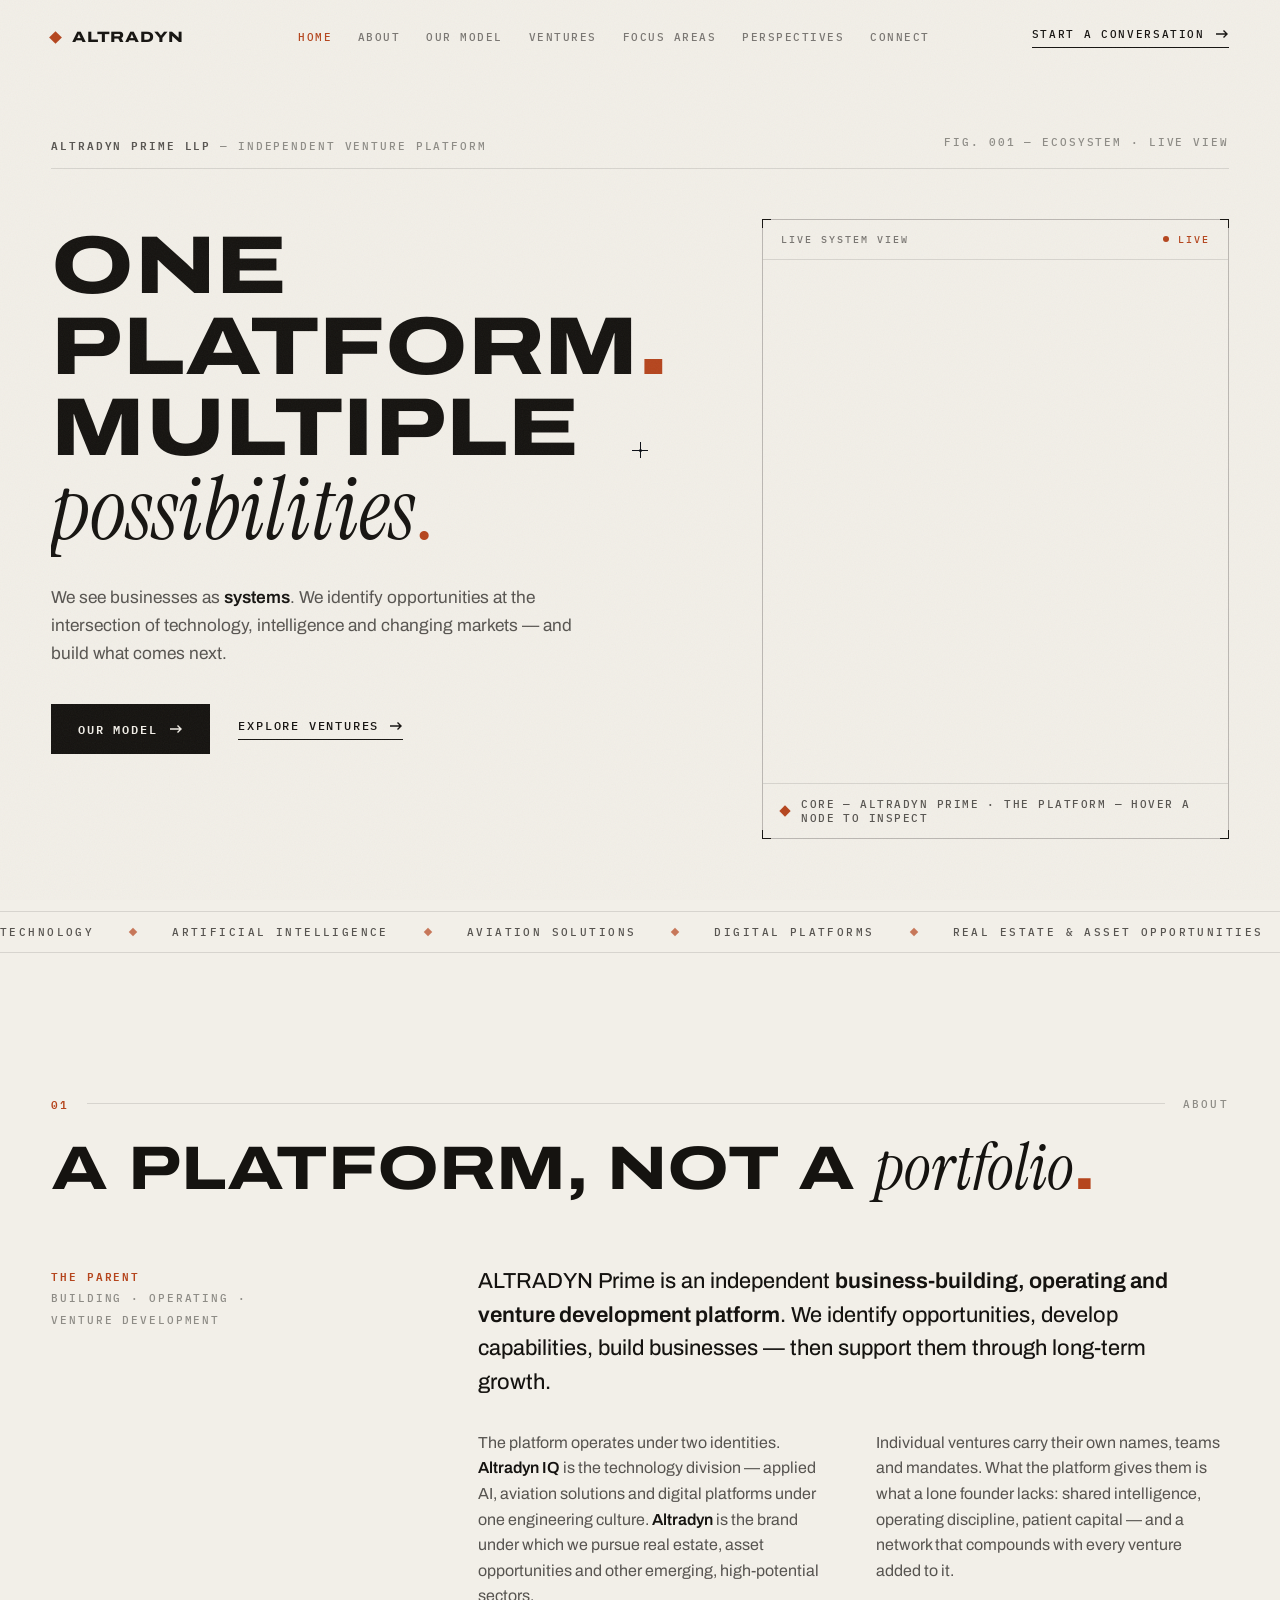
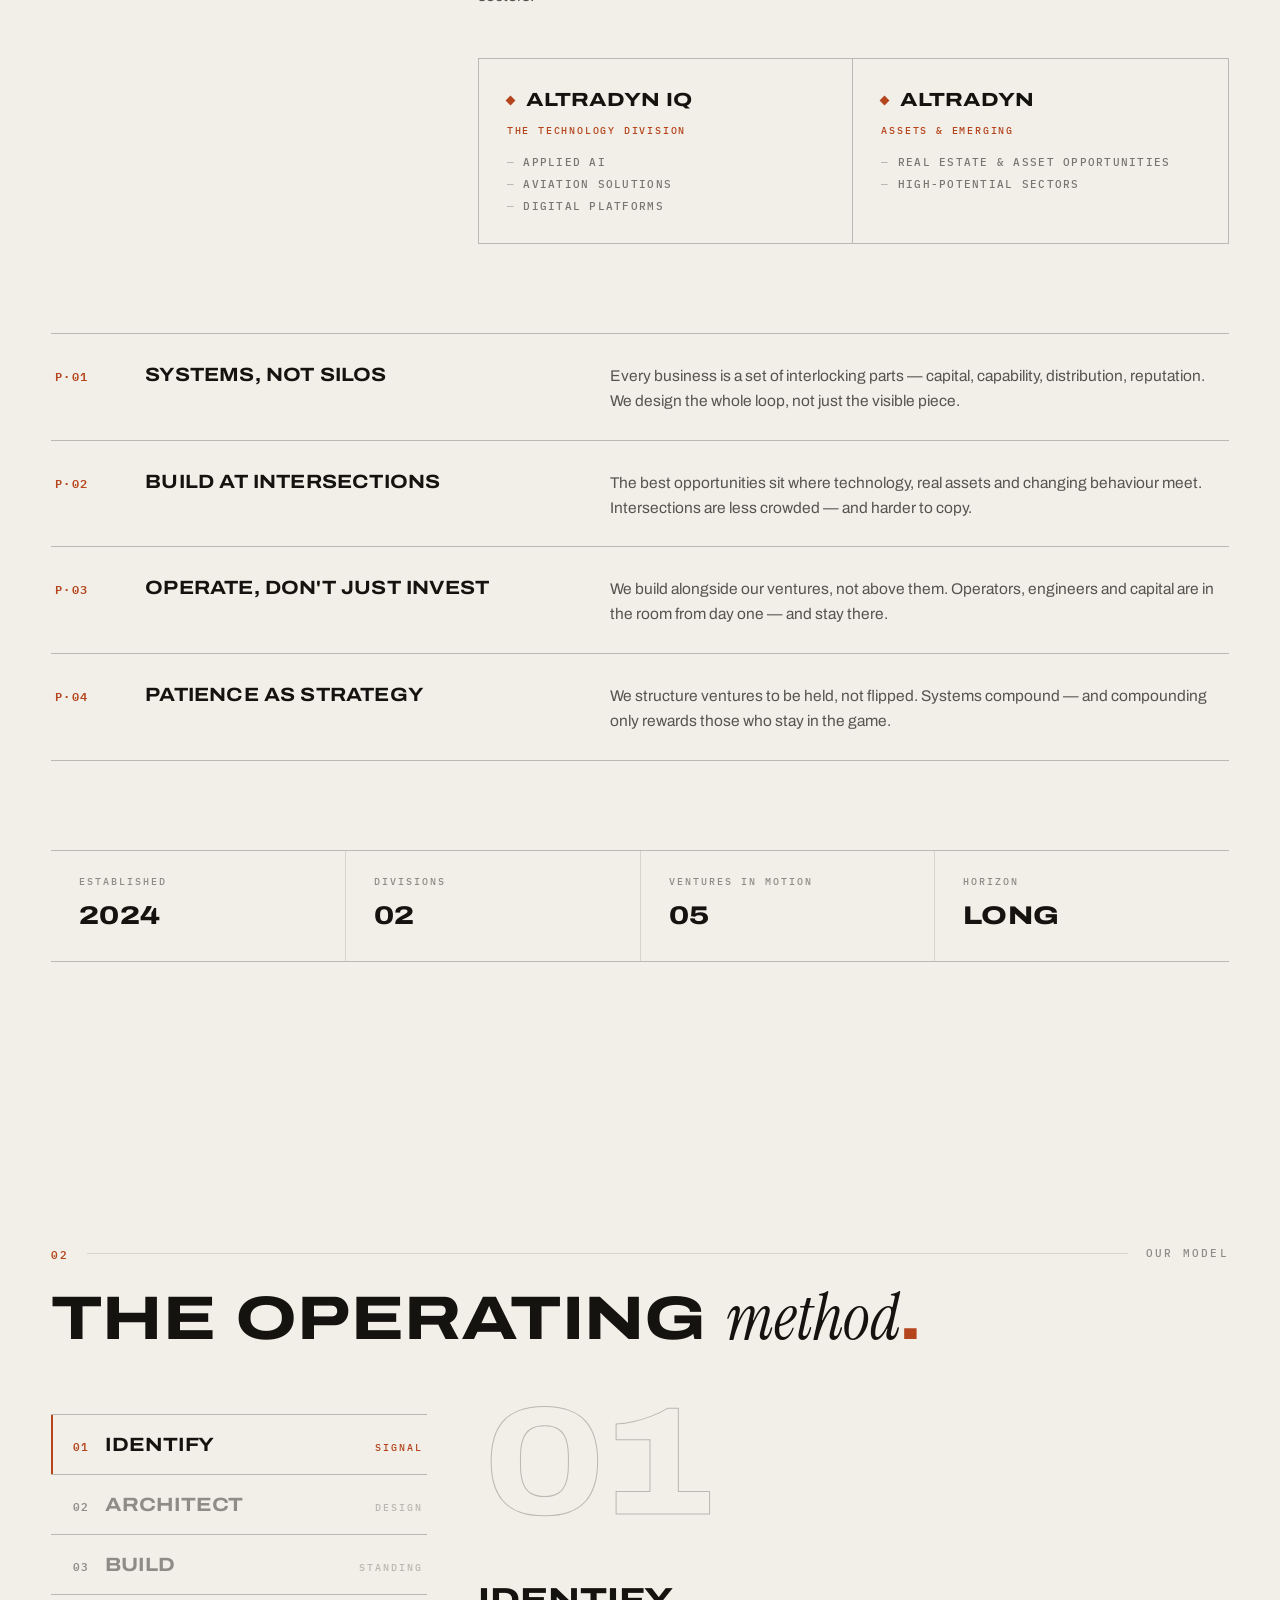
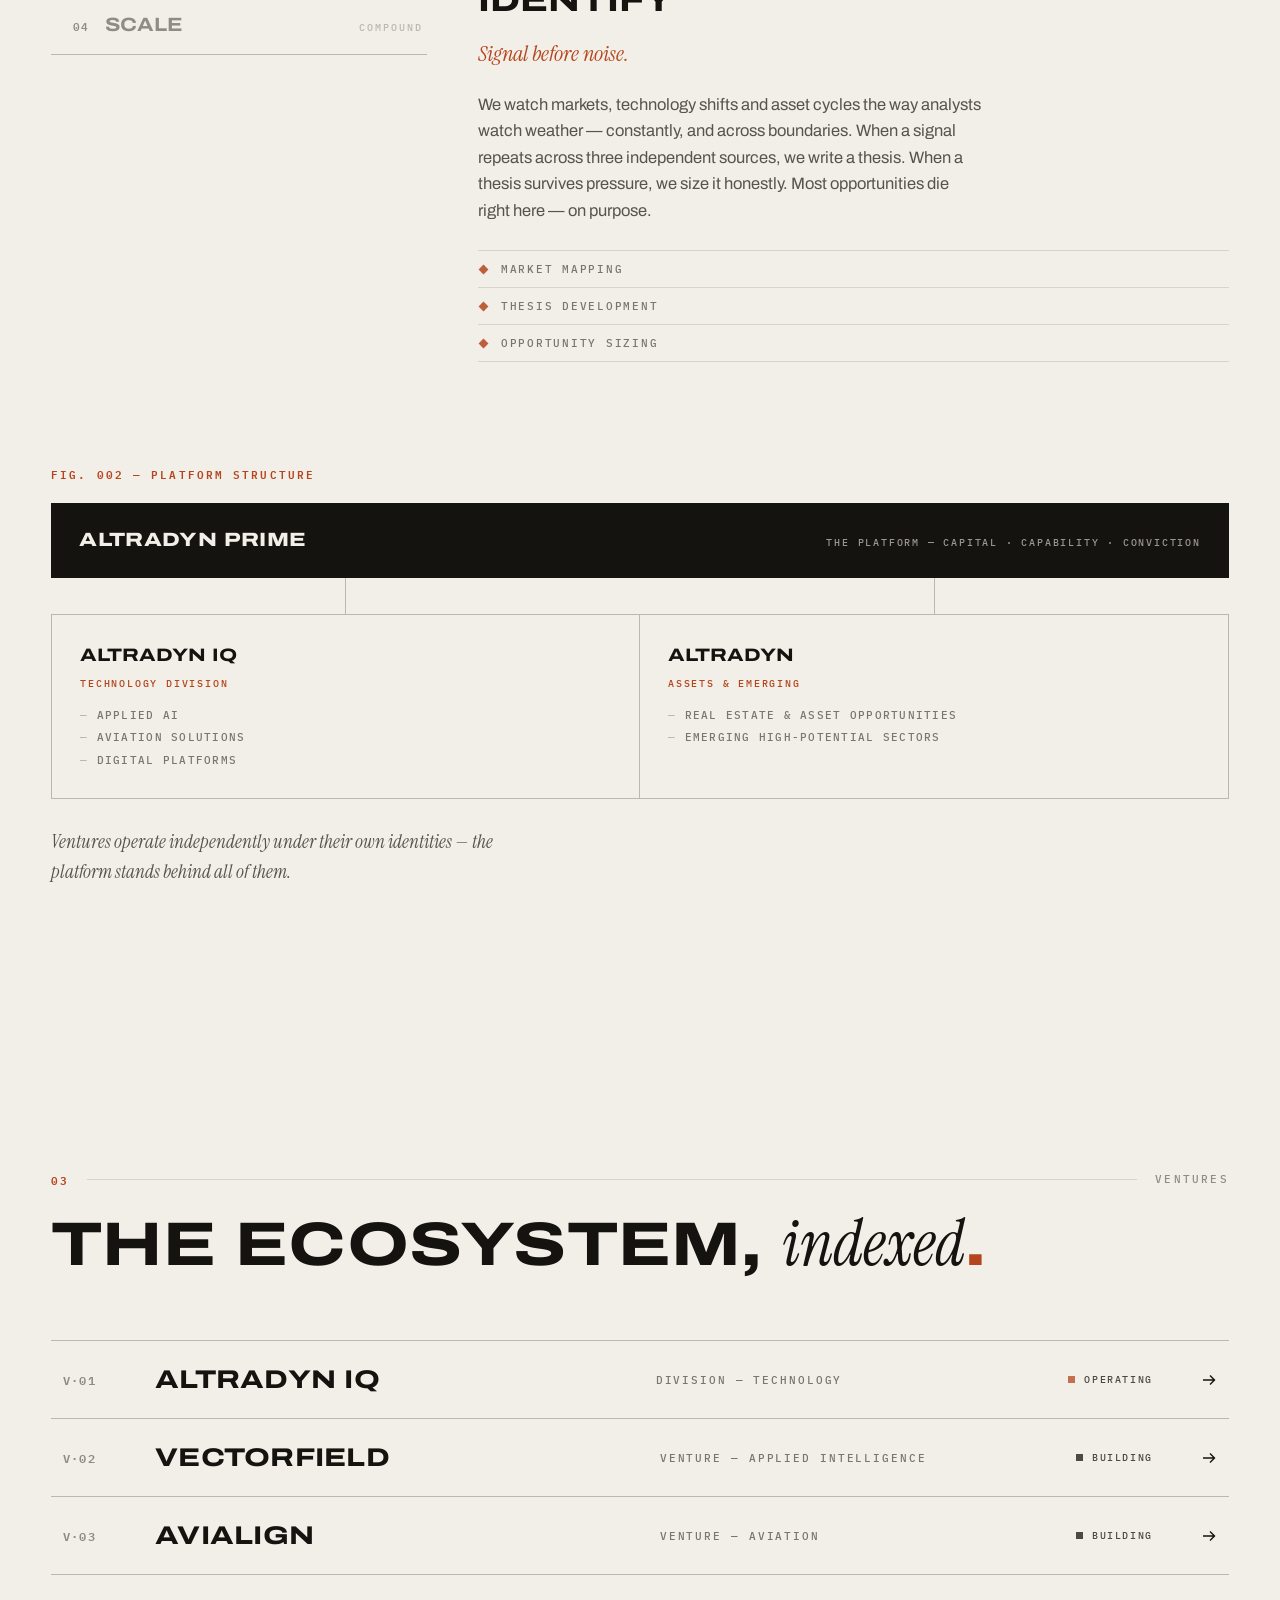
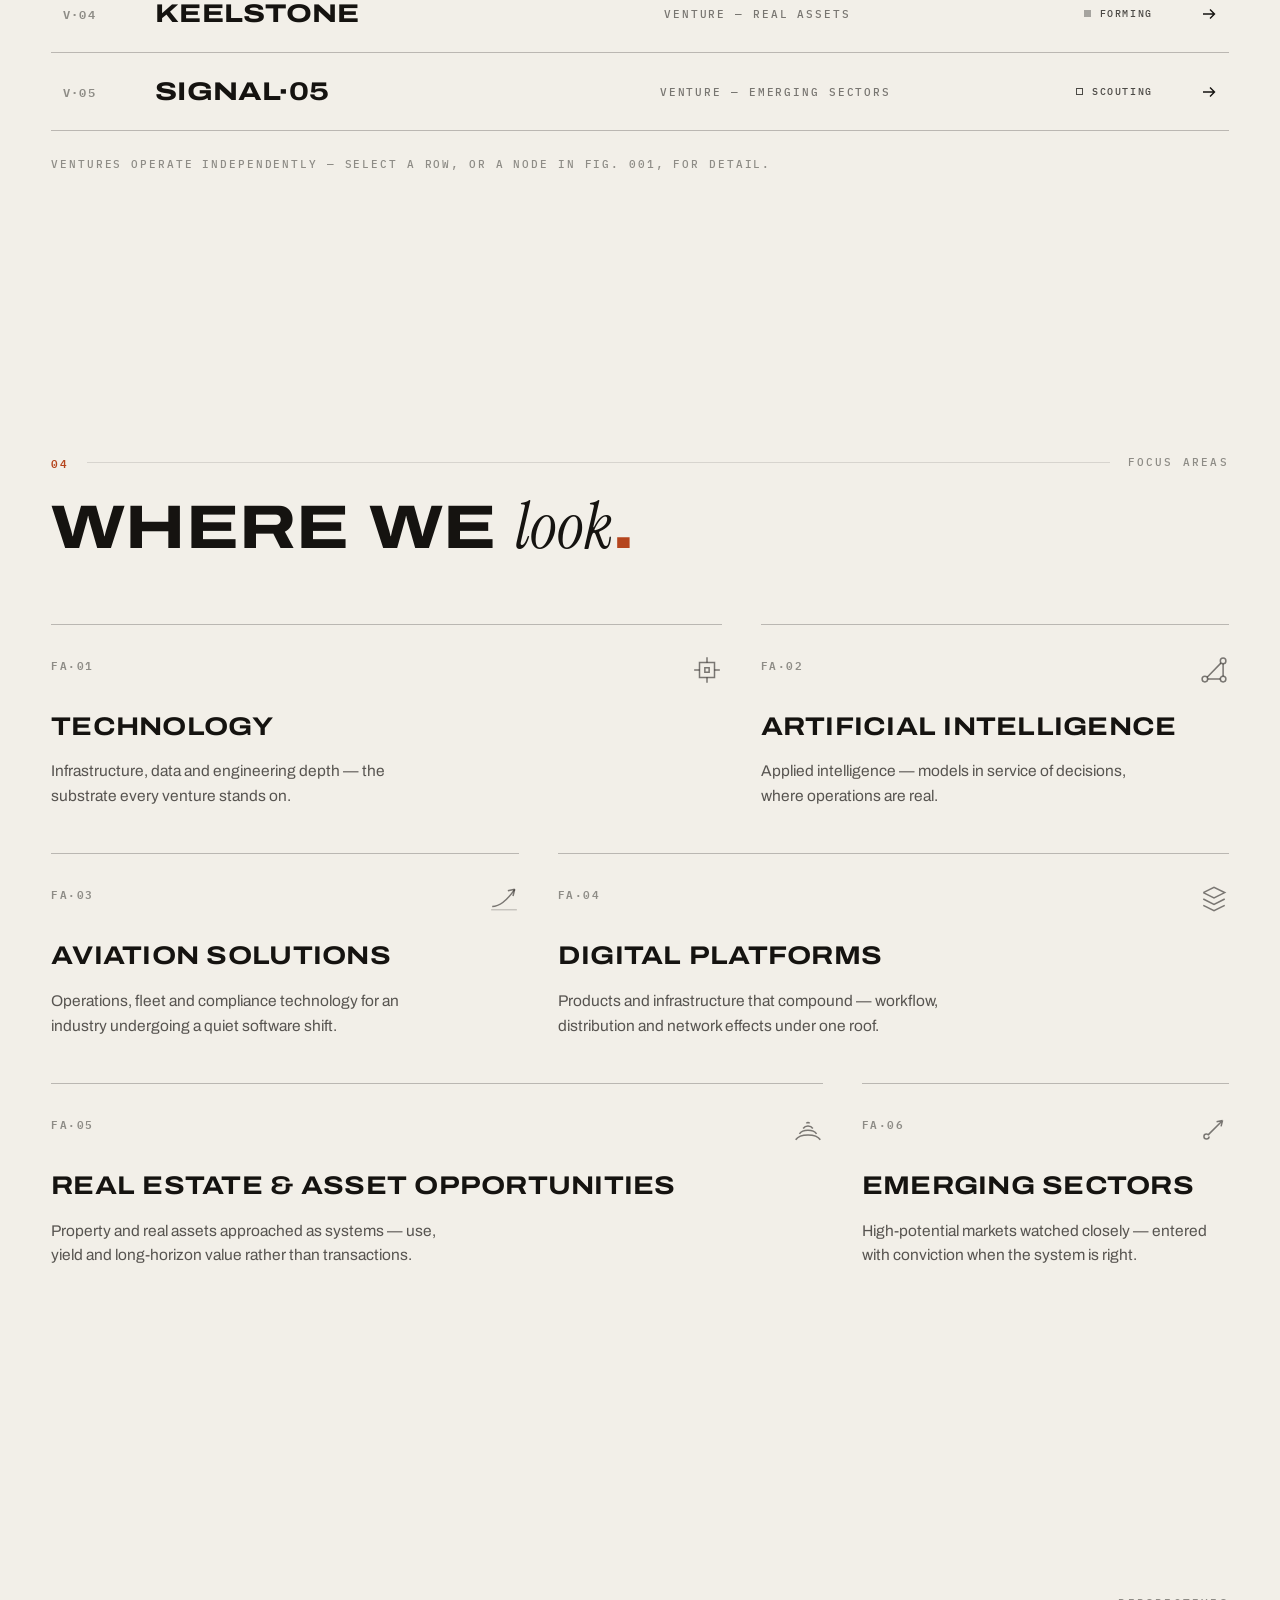
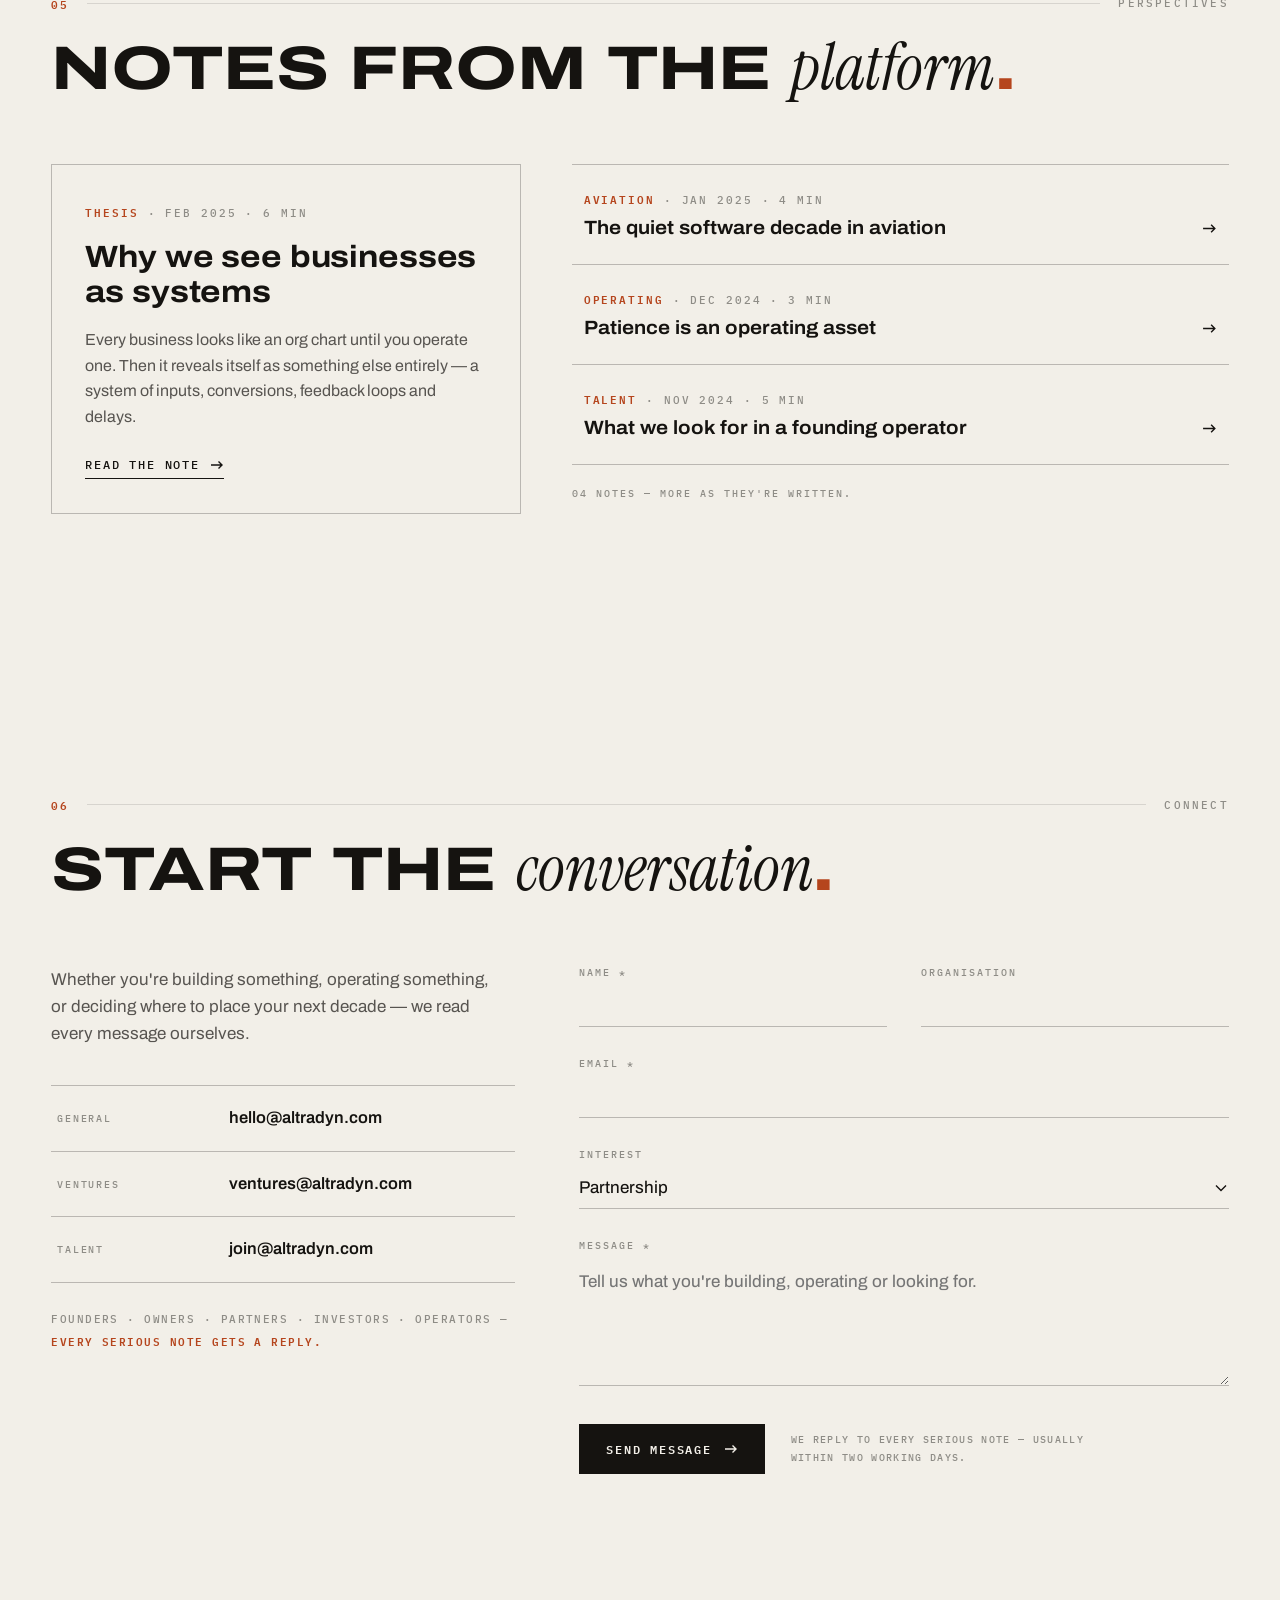
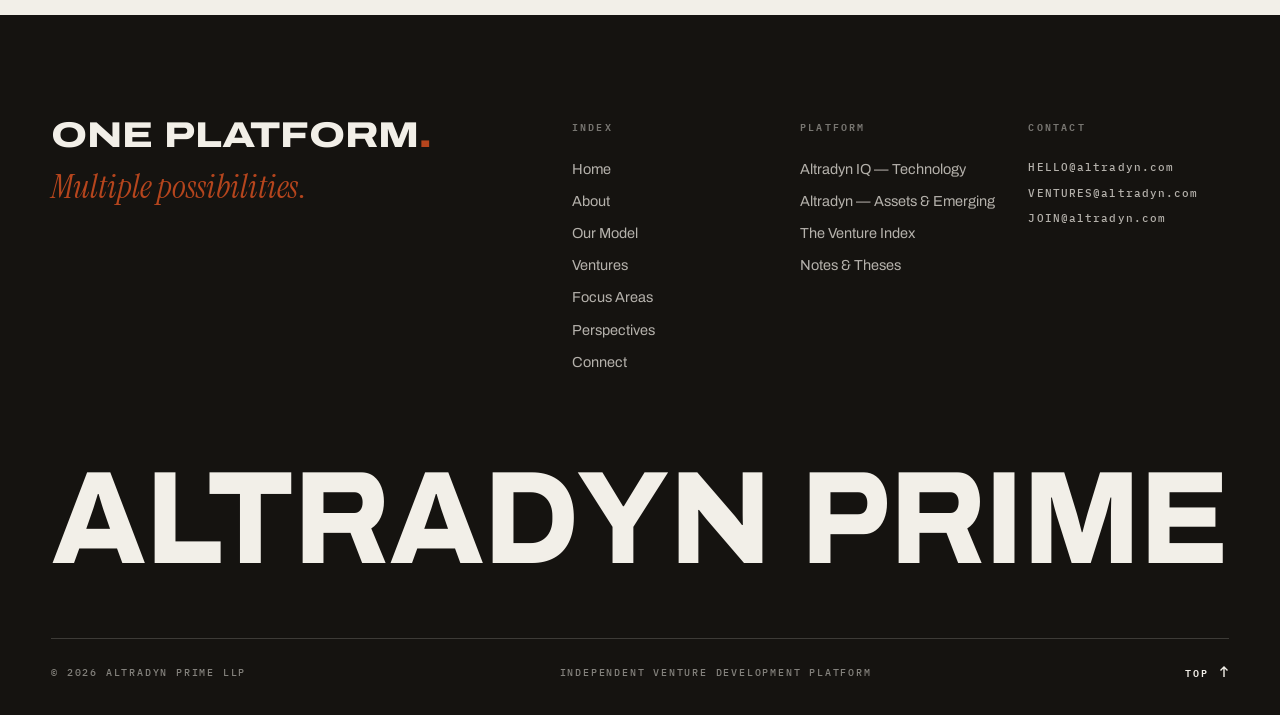
==== commit 88e347c6: "Update index.html" ====
--- a/index.html
+++ b/index.html
@@ -448,7 +448,7 @@
 <!-- ============ HEADER ============ -->
 <header id="siteHeader">
   <div class="wrap hd">
-    <a href="#home" class="logo" aria-label="Altradyn Prime — home"><span class="dm"></span>ALTRADYN&nbsp;PRIME&nbsp;<em>LLP</em></a>
+    <a href="#home" class="logo" aria-label="Altradyn Prime — home"><span class="dm"></span>ALTRADYN<em></em></a>
     <nav class="main" aria-label="Primary">
       <a href="#home" class="n-link" data-sec="home">HOME</a>
       <a href="#about" class="n-link" data-sec="about">ABOUT</a>
@@ -471,7 +471,7 @@
 <div class="menu" id="menu" aria-hidden="true">
   <div class="wrap menu-in">
     <div class="menu-head">
-      <span class="m-word"><span class="dm"></span>ALTRADYN&nbsp;PRIME</span>
+      <span class="m-word"><span class="dm"></span>ALTRADYN</span>
       <button class="m-close" id="menuClose" aria-label="Close menu">
         <svg width="22" height="22" viewBox="0 0 22 22" fill="none"><path d="M3 3l16 16M19 3 3 19" stroke-width="1.5"/></svg>
       </button>
@@ -486,7 +486,7 @@
       <a href="#connect" class="m-link" style="--i:6"><span class="m-idx">07</span>CONNECT</a>
     </nav>
     <div class="m-foot">
-      <a href="mailto:hello@altradynprime.com">HELLO@ALTRADYNPRIME.COM</a>
+      <a href="mailto:hello@altradyn.com">HELLO@altradyn.com</a>
       <span>ONE PLATFORM — MULTIPLE POSSIBILITIES</span>
     </div>
   </div>
@@ -815,11 +815,11 @@
       <div class="reveal">
         <p class="connect-lede">Whether you're building something, operating something, or deciding where to place your next decade — we read every message ourselves.</p>
         <ul class="channels">
-          <li><span class="c-label mono">GENERAL</span><a href="mailto:hello@altradynprime.com">hello@altradynprime.com
+          <li><span class="c-label mono">GENERAL</span><a href="mailto:hello@altradyn.com">hello@altradyn.com
             <svg width="13" height="9" viewBox="0 0 14 10" fill="none"><path d="M1 5h11M8.5 1.5 12 5l-3.5 3.5" stroke="currentColor" stroke-width="1.4"/></svg></a></li>
-          <li><span class="c-label mono">VENTURES</span><a href="mailto:ventures@altradynprime.com">ventures@altradynprime.com
+          <li><span class="c-label mono">VENTURES</span><a href="mailto:ventures@altradyn.com">ventures@altradyn.com
             <svg width="13" height="9" viewBox="0 0 14 10" fill="none"><path d="M1 5h11M8.5 1.5 12 5l-3.5 3.5" stroke="currentColor" stroke-width="1.4"/></svg></a></li>
-          <li><span class="c-label mono">TALENT</span><a href="mailto:join@altradynprime.com">join@altradynprime.com
+          <li><span class="c-label mono">TALENT</span><a href="mailto:join@altradyn.com">join@altradyn.com
             <svg width="13" height="9" viewBox="0 0 14 10" fill="none"><path d="M1 5h11M8.5 1.5 12 5l-3.5 3.5" stroke="currentColor" stroke-width="1.4"/></svg></a></li>
         </ul>
         <p class="c-note">FOUNDERS · OWNERS · PARTNERS · INVESTORS · OPERATORS —<br><b>EVERY SERIOUS NOTE GETS A REPLY.</b></p>
@@ -895,9 +895,9 @@
         <div class="mono">
           <h5>CONTACT</h5>
           <ul>
-            <li><a href="mailto:hello@altradynprime.com">HELLO@ALTRADYNPRIME.COM</a></li>
-            <li><a href="mailto:ventures@altradynprime.com">VENTURES@ALTRADYNPRIME.COM</a></li>
-            <li><a href="mailto:join@altradynprime.com">JOIN@ALTRADYNPRIME.COM</a></li>
+            <li><a href="mailto:hello@altradyn.com">HELLO@altradyn.com</a></li>
+            <li><a href="mailto:ventures@altradyn.com">VENTURES@altradyn.com</a></li>
+            <li><a href="mailto:join@altradyn.com">JOIN@altradyn.com</a></li>
           </ul>
         </div>
       </div>
@@ -927,7 +927,7 @@
     <div id="dText"></div>
     <p class="sig">— ALTRADYN PRIME · THE PLATFORM</p>
   </div>
-  <div class="d-foot"><span>RESPOND TO THIS NOTE</span><a href="mailto:perspectives@altradynprime.com">PERSPECTIVES@ALTRADYNPRIME.COM</a></div>
+  <div class="d-foot"><span>RESPOND TO THIS NOTE</span><a href="mailto:perspectives@altradyn.com">PERSPECTIVES@altradyn.com</a></div>
 </aside>
 
 <!-- ============ CURSOR ============ -->
@@ -1212,7 +1212,7 @@
     body: [
       'We meet a lot of impressive people. Most of them are impressive in ways that do not survive contact with an operating environment.',
       'The operators we build with share three traits. They think in systems — they can find the loop that matters inside a messy situation. They carry domain obsession — a genuine, slightly unreasonable interest in one industry\u2019s fine print. And they have pace with integrity — they move quickly without bending the truth about what is actually working.',
-      'If that describes you, we should talk — whether or not a venture exists yet for you to join. Some of the best ones start as a conversation. join@altradynprime.com'
+      'If that describes you, we should talk — whether or not a venture exists yet for you to join. Some of the best ones start as a conversation. join@altradyn.com'
     ]
   }
 };
